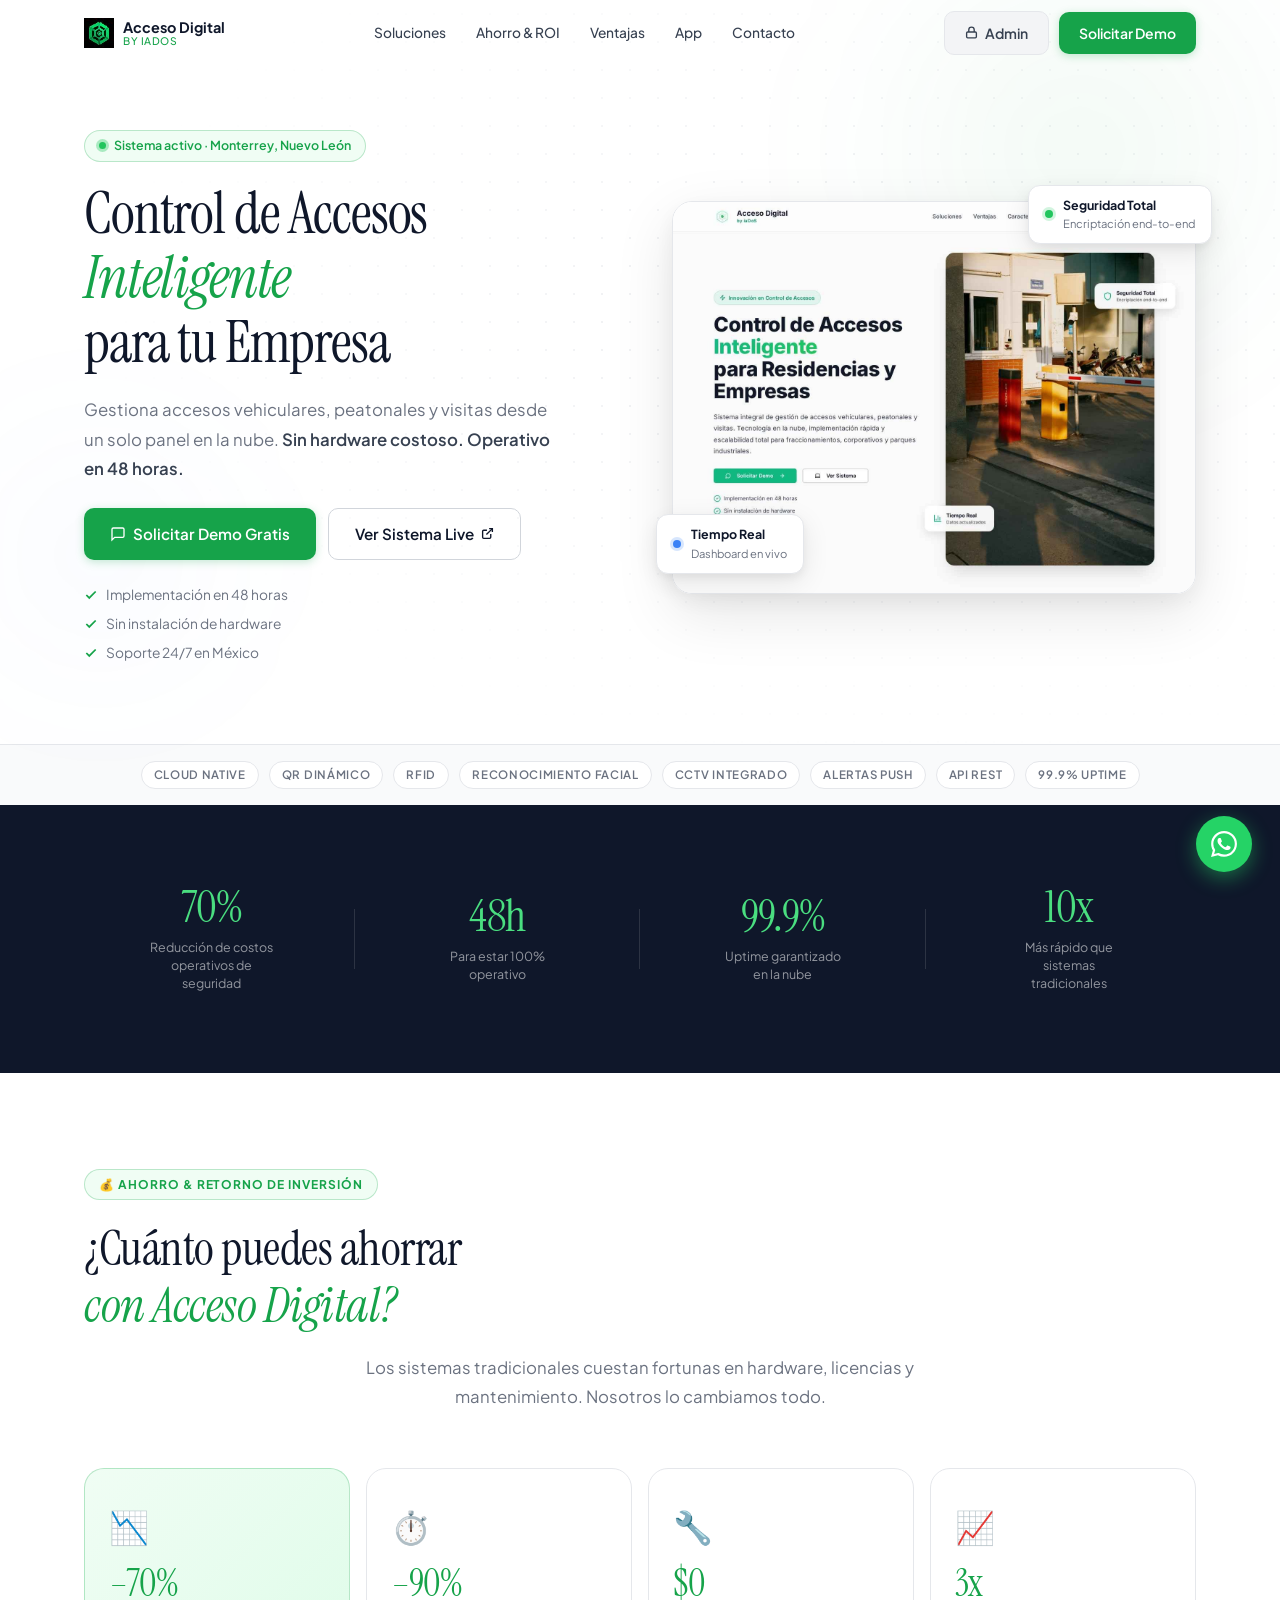
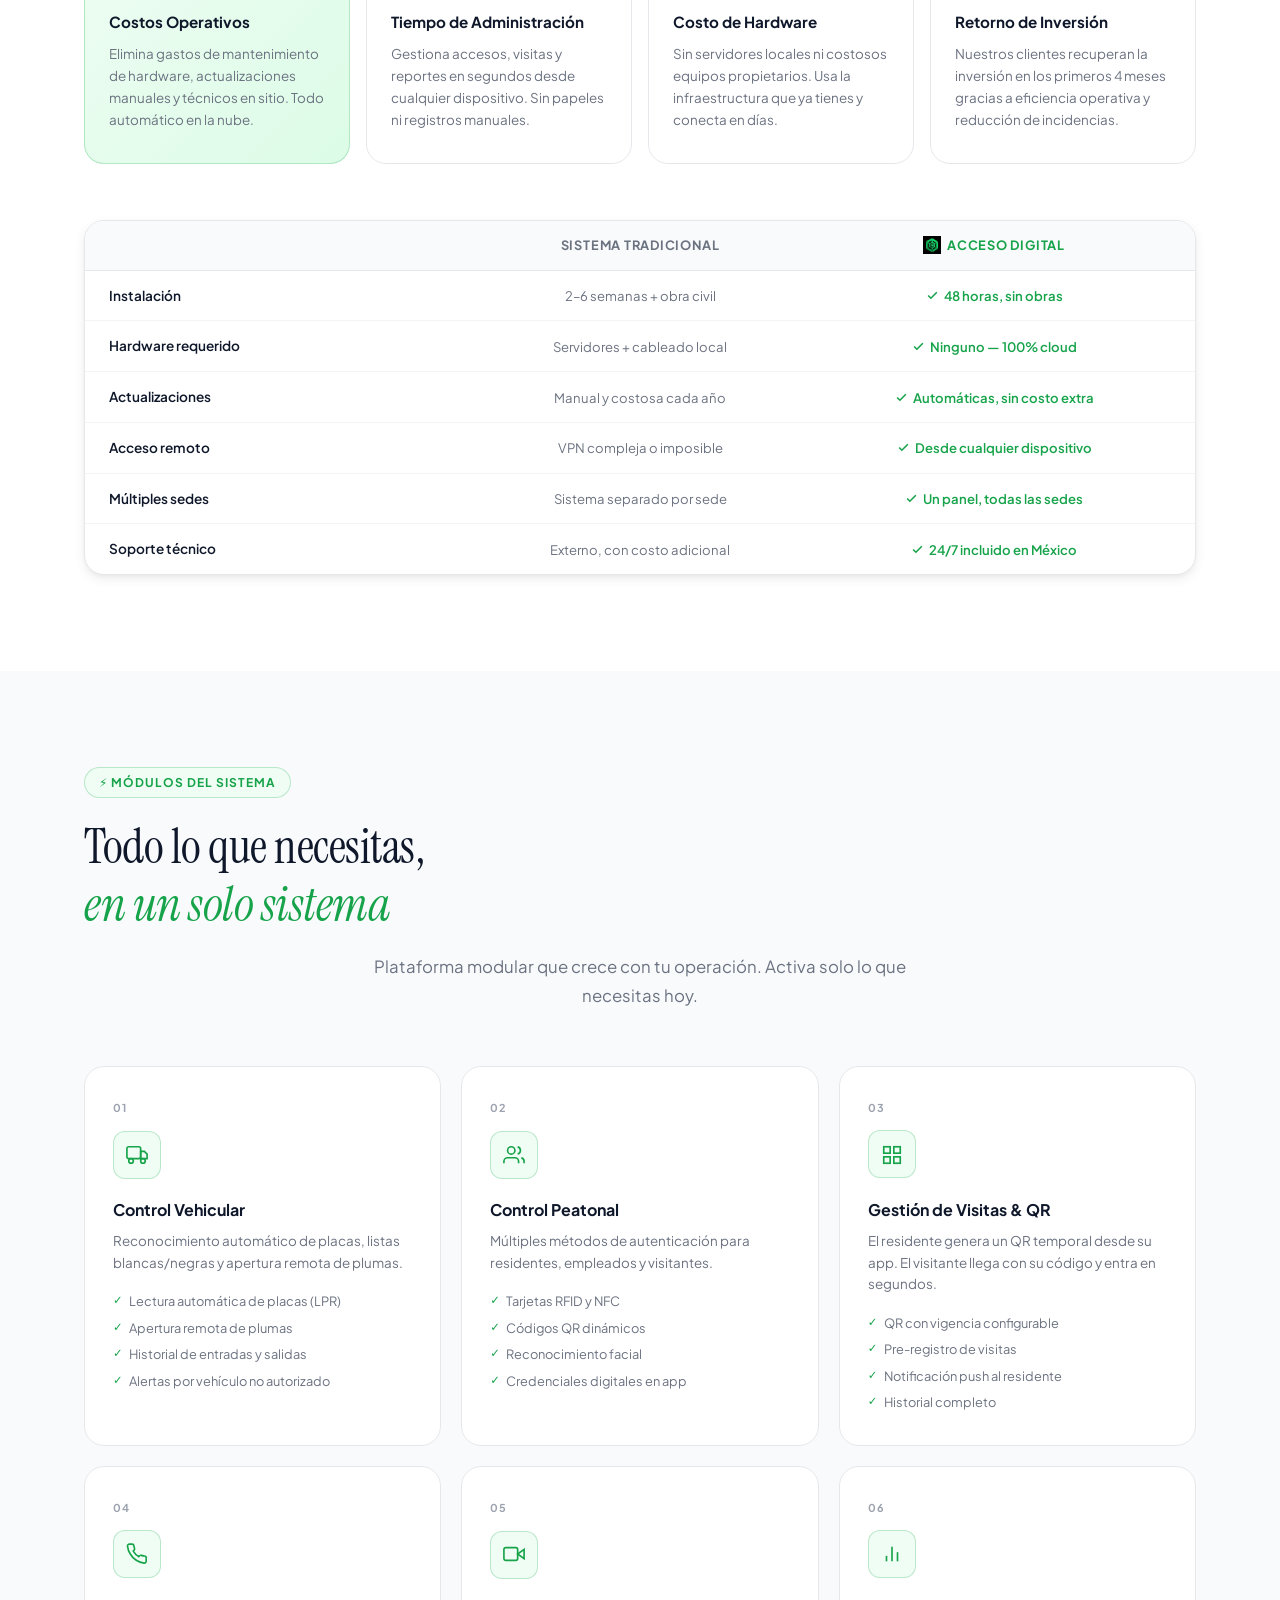
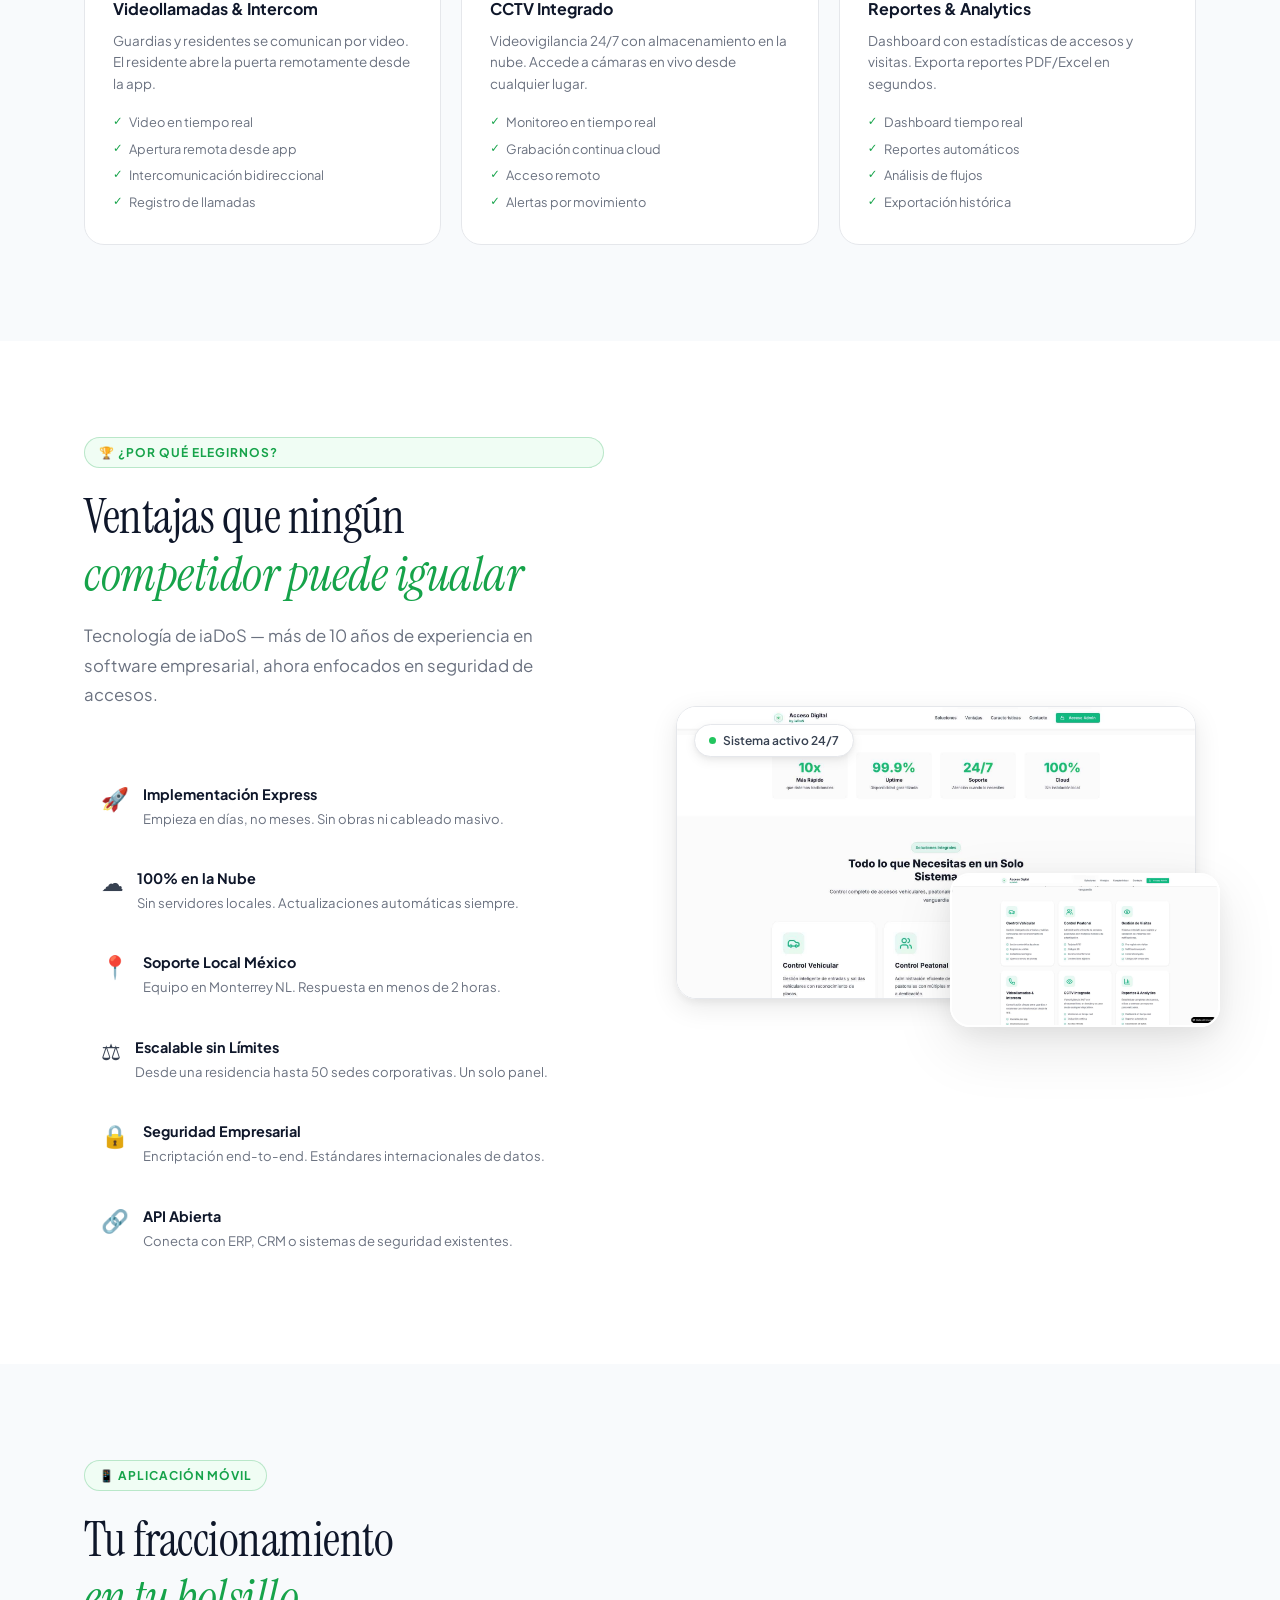
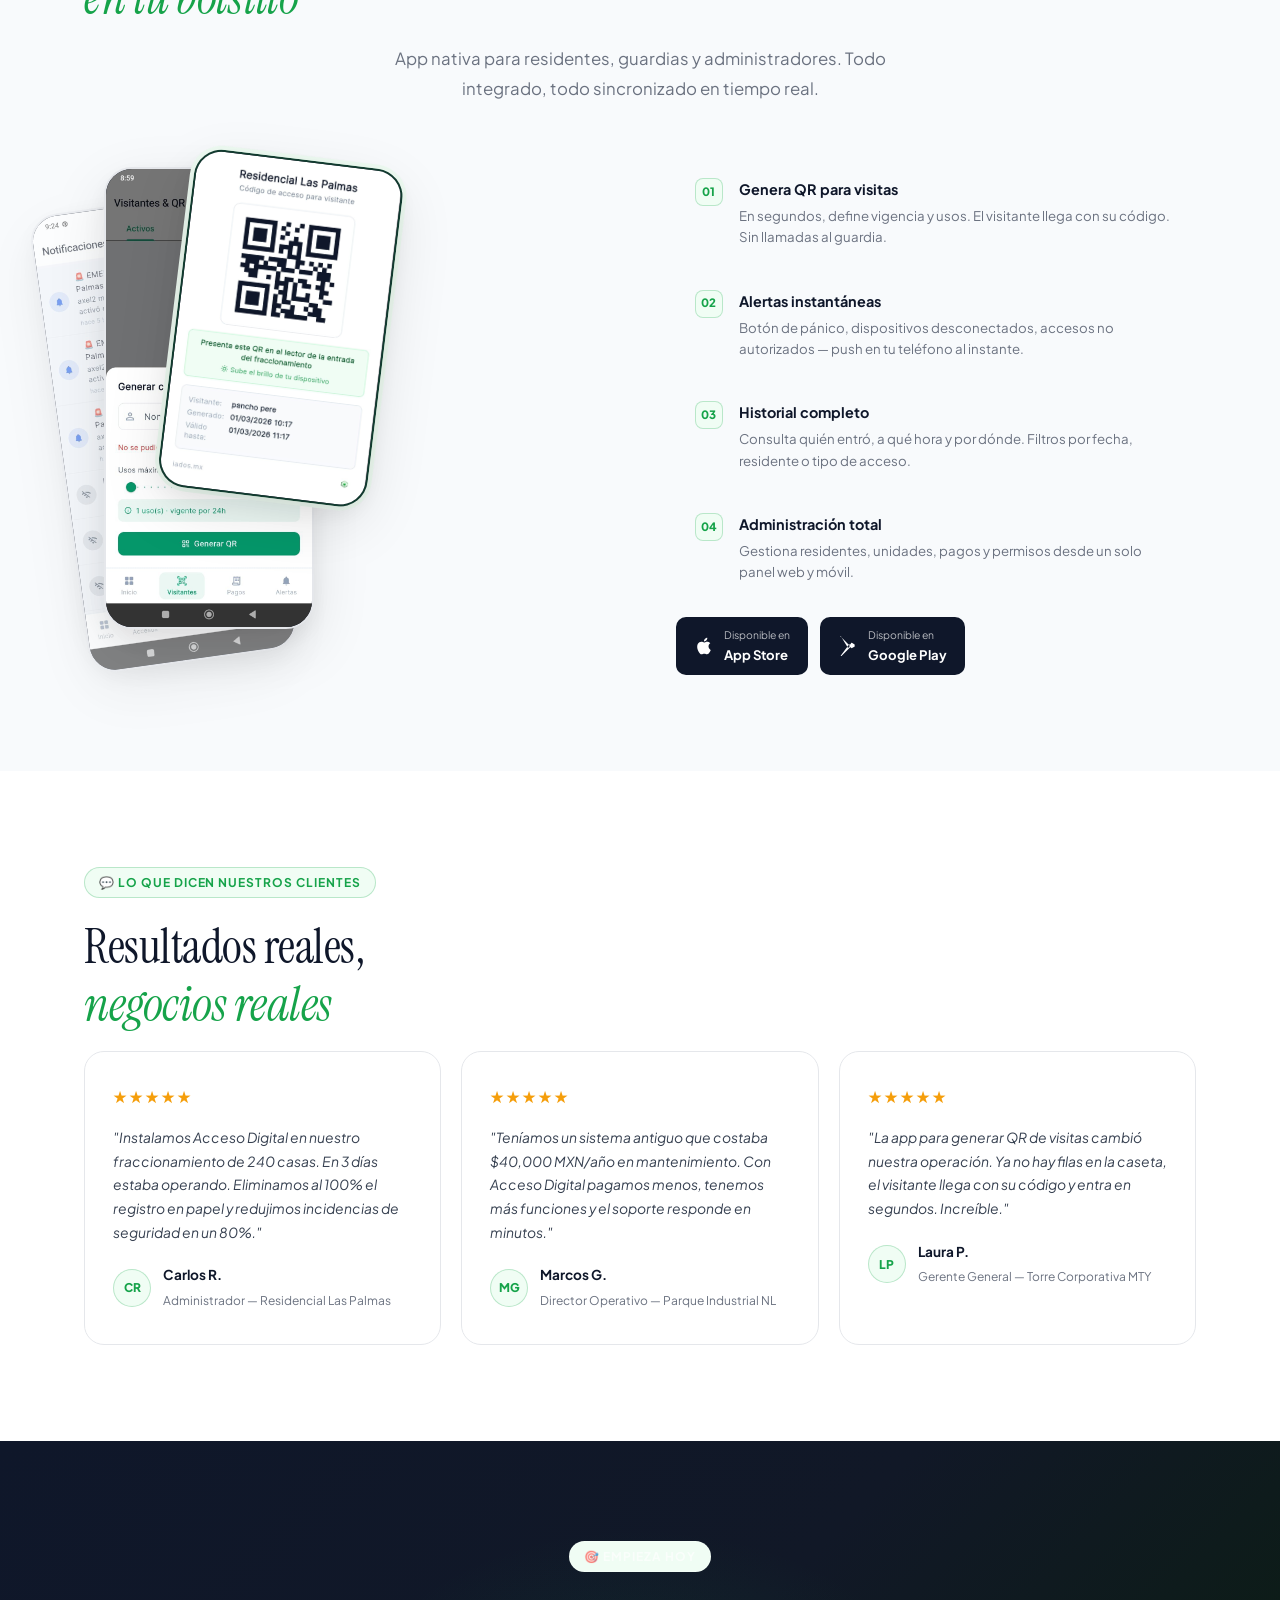
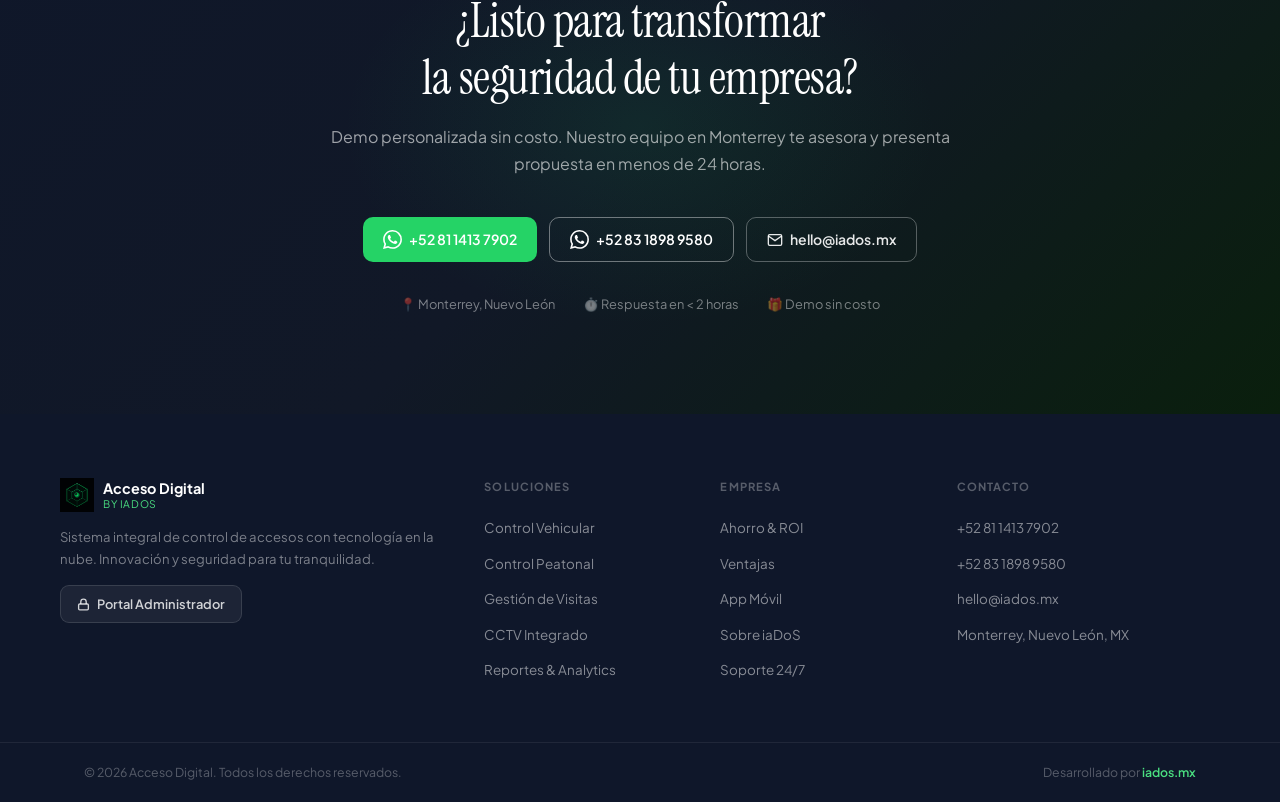
==== index.html @ feb19014 "Add files via upload" ====
<!DOCTYPE html>
<html lang="es-MX">
<head>
  <meta charset="UTF-8"/>
  <meta name="viewport" content="width=device-width, initial-scale=1.0"/>
  <title>Acceso Digital by iaDoS — Control de Accesos Inteligente | Monterrey, México</title>
  <meta name="description" content="Sistema cloud de control de accesos vehiculares, peatonales y visitas. Reduce hasta 70% los costos de seguridad. Implementación en 48 h. Sin hardware. Soporte 24/7 en México."/>
  <meta name="keywords" content="control de accesos, acceso digital, sistema de accesos inteligente, control vehicular, fraccionamientos, QR accesos, RFID, iaDoS, Monterrey, Nuevo León, México"/>
  <meta name="author" content="iaDoS"/>
  <meta name="robots" content="index, follow"/>
  <link rel="canonical" href="https://accesodigital.iados.mx/"/>
  <meta property="og:type" content="website"/>
  <meta property="og:url" content="https://accesodigital.iados.mx/"/>
  <meta property="og:title" content="Acceso Digital by iaDoS — Control de Accesos Inteligente"/>
  <meta property="og:description" content="Reduce hasta 70% los costos de seguridad. Sistema cloud sin hardware. Implementación en 48 horas."/>
  <meta property="og:image" content="https://accesodigital.iados.mx/images/logo_512.png"/>
  <meta property="og:locale" content="es_MX"/>
  <meta name="twitter:card" content="summary_large_image"/>
  <meta name="twitter:title" content="Acceso Digital by iaDoS"/>
  <meta name="twitter:description" content="Sistema cloud de control de accesos. Ahorra hasta 70% en costos de seguridad."/>
  <meta name="geo.region" content="MX-NL"/>
  <meta name="geo.placename" content="Monterrey, Nuevo León"/>
  <link rel="icon" type="image/png" href="images/logo_48.png"/>
  <link rel="apple-touch-icon" href="images/logo_512.png"/>
  <link rel="preconnect" href="https://fonts.googleapis.com"/>
  <link rel="preconnect" href="https://fonts.gstatic.com" crossorigin/>
  <link href="https://fonts.googleapis.com/css2?family=Plus+Jakarta+Sans:ital,wght@0,300;0,400;0,500;0,600;0,700;0,800;1,300&family=Instrument+Serif:ital@0;1&display=swap" rel="stylesheet"/>
  <script type="application/ld+json">{"@context":"https://schema.org","@type":"SoftwareApplication","name":"Acceso Digital by iaDoS","description":"Sistema integral de control de accesos vehiculares, peatonales y visitas con tecnología cloud.","url":"https://accesodigital.iados.mx/","applicationCategory":"SecurityApplication","operatingSystem":"Web, Android, iOS","author":{"@type":"Organization","name":"iaDoS","url":"https://iados.mx","email":"hello@iados.mx","telephone":["+52-81-1413-7902","+52-83-1898-9580"],"address":{"@type":"PostalAddress","addressLocality":"Monterrey","addressRegion":"Nuevo León","addressCountry":"MX"}}}</script>
  <link rel="stylesheet" href="css/style.css"/>
</head>
<body>

<!-- NAV -->
<header class="nav" id="nav">
  <div class="nav__inner">
    <a href="#" class="nav__logo">
      <img src="images/logo_48.png" alt="Acceso Digital" width="30" height="30"/>
      <div class="nav__brand">
        <strong>Acceso Digital</strong>
        <span>by iaDoS</span>
      </div>
    </a>
    <nav class="nav__links" id="navLinks">
      <a href="#soluciones">Soluciones</a>
      <a href="#ahorro">Ahorro & ROI</a>
      <a href="#ventajas">Ventajas</a>
      <a href="#app">App</a>
      <a href="#contacto">Contacto</a>
    </nav>
    <div class="nav__actions">
      <a href="https://accesodigital.iados.mx/" target="_blank" rel="noopener" class="btn btn--ghost">
        <svg width="13" height="13" viewBox="0 0 24 24" fill="none" stroke="currentColor" stroke-width="2.5"><rect x="3" y="11" width="18" height="11" rx="2"/><path d="M7 11V7a5 5 0 0 1 10 0v4"/></svg>
        Admin
      </a>
      <a href="#contacto" class="btn btn--primary">Solicitar Demo</a>
      <button class="nav__burger" id="burger" aria-label="Menú"><span></span><span></span><span></span></button>
    </div>
  </div>
</header>

<!-- HERO -->
<section class="hero" id="inicio">
  <div class="hero__bg" aria-hidden="true">
    <div class="hero__dots"></div>
    <div class="hero__blob hero__blob--1"></div>
    <div class="hero__blob hero__blob--2"></div>
  </div>
  <div class="hero__container">
    <div class="hero__left" data-anim="up">
      <div class="hero__badge">
        <span class="pulse"></span>
        Sistema activo · Monterrey, Nuevo León
      </div>
      <h1 class="hero__h1">
        Control de Accesos<br/>
        <em>Inteligente</em><br/>
        para tu Empresa
      </h1>
      <p class="hero__desc">
        Gestiona accesos vehiculares, peatonales y visitas desde un solo panel en la nube.
        <strong>Sin hardware costoso. Operativo en 48 horas.</strong>
      </p>
      <div class="hero__btns">
        <a href="#contacto" class="btn btn--primary btn--lg">
          <svg width="16" height="16" viewBox="0 0 24 24" fill="none" stroke="currentColor" stroke-width="2"><path d="M21 15a2 2 0 0 1-2 2H7l-4 4V5a2 2 0 0 1 2-2h14a2 2 0 0 1 2 2z"/></svg>
          Solicitar Demo Gratis
        </a>
        <a href="https://accesodigital.iados.mx/" target="_blank" rel="noopener" class="btn btn--outline btn--lg">
          Ver Sistema Live
          <svg width="13" height="13" viewBox="0 0 24 24" fill="none" stroke="currentColor" stroke-width="2.5"><path d="M18 13v6a2 2 0 0 1-2 2H5a2 2 0 0 1-2-2V8a2 2 0 0 1 2-2h6"/><polyline points="15 3 21 3 21 9"/><line x1="10" y1="14" x2="21" y2="3"/></svg>
        </a>
      </div>
      <div class="hero__checks">
        <div class="hcheck"><svg width="14" height="14" viewBox="0 0 24 24" fill="none" stroke="currentColor" stroke-width="3"><polyline points="20 6 9 17 4 12"/></svg>Implementación en 48 horas</div>
        <div class="hcheck"><svg width="14" height="14" viewBox="0 0 24 24" fill="none" stroke="currentColor" stroke-width="3"><polyline points="20 6 9 17 4 12"/></svg>Sin instalación de hardware</div>
        <div class="hcheck"><svg width="14" height="14" viewBox="0 0 24 24" fill="none" stroke="currentColor" stroke-width="3"><polyline points="20 6 9 17 4 12"/></svg>Soporte 24/7 en México</div>
      </div>
    </div>
    <div class="hero__right" data-anim="left">
      <div class="hero__frame">
        <img src="images/hero_gate.png" alt="Control de acceso vehicular automatizado"/>
        <div class="hcard hcard--tl">
          <div class="hcard__dot hcard__dot--green"></div>
          <div>
            <div class="hcard__t">Seguridad Total</div>
            <div class="hcard__s">Encriptación end-to-end</div>
          </div>
        </div>
        <div class="hcard hcard--br">
          <div class="hcard__dot hcard__dot--blue"></div>
          <div>
            <div class="hcard__t">Tiempo Real</div>
            <div class="hcard__s">Dashboard en vivo</div>
          </div>
        </div>
      </div>
    </div>
  </div>
  <div class="hero__tags">
    <span>Cloud Native</span><span>QR Dinámico</span><span>RFID</span>
    <span>Reconocimiento Facial</span><span>CCTV Integrado</span>
    <span>Alertas Push</span><span>API REST</span><span>99.9% Uptime</span>
  </div>
</section>

<!-- STATS -->
<section class="stats">
  <div class="stats__wrap">
    <div class="stats__item" data-anim="up">
      <div class="stats__big"><span data-count="70">0</span>%</div>
      <div class="stats__lbl">Reducción de costos<br/>operativos de seguridad</div>
    </div>
    <div class="stats__sep"></div>
    <div class="stats__item" data-anim="up" style="--d:.08s">
      <div class="stats__big"><span data-count="48">0</span>h</div>
      <div class="stats__lbl">Para estar 100%<br/>operativo</div>
    </div>
    <div class="stats__sep"></div>
    <div class="stats__item" data-anim="up" style="--d:.16s">
      <div class="stats__big"><span data-count="99">0</span>.9%</div>
      <div class="stats__lbl">Uptime garantizado<br/>en la nube</div>
    </div>
    <div class="stats__sep"></div>
    <div class="stats__item" data-anim="up" style="--d:.24s">
      <div class="stats__big"><span data-count="10">0</span>x</div>
      <div class="stats__lbl">Más rápido que sistemas<br/>tradicionales</div>
    </div>
  </div>
</section>

<!-- ROI / AHORRO -->
<section class="section" id="ahorro">
  <div class="container">
    <div class="slabel" data-anim="up">💰 Ahorro & Retorno de Inversión</div>
    <h2 class="stitle" data-anim="up">¿Cuánto puedes ahorrar<br/><em>con Acceso Digital?</em></h2>
    <p class="ssub" data-anim="up">Los sistemas tradicionales cuestan fortunas en hardware, licencias y mantenimiento. Nosotros lo cambiamos todo.</p>

    <div class="roi__grid">
      <div class="roi__card roi__hl" data-anim="up">
        <div class="roi__emoji">📉</div>
        <div class="roi__pct">–70%</div>
        <h3>Costos Operativos</h3>
        <p>Elimina gastos de mantenimiento de hardware, actualizaciones manuales y técnicos en sitio. Todo automático en la nube.</p>
      </div>
      <div class="roi__card" data-anim="up" style="--d:.07s">
        <div class="roi__emoji">⏱️</div>
        <div class="roi__pct">–90%</div>
        <h3>Tiempo de Administración</h3>
        <p>Gestiona accesos, visitas y reportes en segundos desde cualquier dispositivo. Sin papeles ni registros manuales.</p>
      </div>
      <div class="roi__card" data-anim="up" style="--d:.14s">
        <div class="roi__emoji">🔧</div>
        <div class="roi__pct">$0</div>
        <h3>Costo de Hardware</h3>
        <p>Sin servidores locales ni costosos equipos propietarios. Usa la infraestructura que ya tienes y conecta en días.</p>
      </div>
      <div class="roi__card" data-anim="up" style="--d:.21s">
        <div class="roi__emoji">📈</div>
        <div class="roi__pct">3x</div>
        <h3>Retorno de Inversión</h3>
        <p>Nuestros clientes recuperan la inversión en los primeros 4 meses gracias a eficiencia operativa y reducción de incidencias.</p>
      </div>
    </div>

    <!-- Compare table -->
    <div class="cmp" data-anim="up">
      <div class="cmp__head">
        <div></div>
        <div class="cmp__col cmp__old">Sistema Tradicional</div>
        <div class="cmp__col cmp__new">
          <img src="images/logo_48.png" width="18" height="18" alt=""/>
          Acceso Digital
        </div>
      </div>
      <div class="cmp__row"><div class="cmp__lbl">Instalación</div><div class="cmp__v bad">2–6 semanas + obra civil</div><div class="cmp__v good"><svg width="13" height="13" viewBox="0 0 24 24" fill="none" stroke="currentColor" stroke-width="3"><polyline points="20 6 9 17 4 12"/></svg>48 horas, sin obras</div></div>
      <div class="cmp__row"><div class="cmp__lbl">Hardware requerido</div><div class="cmp__v bad">Servidores + cableado local</div><div class="cmp__v good"><svg width="13" height="13" viewBox="0 0 24 24" fill="none" stroke="currentColor" stroke-width="3"><polyline points="20 6 9 17 4 12"/></svg>Ninguno — 100% cloud</div></div>
      <div class="cmp__row"><div class="cmp__lbl">Actualizaciones</div><div class="cmp__v bad">Manual y costosa cada año</div><div class="cmp__v good"><svg width="13" height="13" viewBox="0 0 24 24" fill="none" stroke="currentColor" stroke-width="3"><polyline points="20 6 9 17 4 12"/></svg>Automáticas, sin costo extra</div></div>
      <div class="cmp__row"><div class="cmp__lbl">Acceso remoto</div><div class="cmp__v bad">VPN compleja o imposible</div><div class="cmp__v good"><svg width="13" height="13" viewBox="0 0 24 24" fill="none" stroke="currentColor" stroke-width="3"><polyline points="20 6 9 17 4 12"/></svg>Desde cualquier dispositivo</div></div>
      <div class="cmp__row"><div class="cmp__lbl">Múltiples sedes</div><div class="cmp__v bad">Sistema separado por sede</div><div class="cmp__v good"><svg width="13" height="13" viewBox="0 0 24 24" fill="none" stroke="currentColor" stroke-width="3"><polyline points="20 6 9 17 4 12"/></svg>Un panel, todas las sedes</div></div>
      <div class="cmp__row"><div class="cmp__lbl">Soporte técnico</div><div class="cmp__v bad">Externo, con costo adicional</div><div class="cmp__v good"><svg width="13" height="13" viewBox="0 0 24 24" fill="none" stroke="currentColor" stroke-width="3"><polyline points="20 6 9 17 4 12"/></svg>24/7 incluido en México</div></div>
    </div>
  </div>
</section>

<!-- SOLUCIONES -->
<section class="section section--gray" id="soluciones">
  <div class="container">
    <div class="slabel" data-anim="up">⚡ Módulos del Sistema</div>
    <h2 class="stitle" data-anim="up">Todo lo que necesitas,<br/><em>en un solo sistema</em></h2>
    <p class="ssub" data-anim="up">Plataforma modular que crece con tu operación. Activa solo lo que necesitas hoy.</p>
    <div class="sol__grid">
      <div class="sol__card" data-anim="up">
        <div class="sol__num">01</div>
        <div class="sol__icon"><svg width="22" height="22" viewBox="0 0 24 24" fill="none" stroke="currentColor" stroke-width="1.8"><rect x="1" y="3" width="15" height="13" rx="2"/><path d="M16 8h4l3 3v5h-7V8z"/><circle cx="5.5" cy="18.5" r="2.5"/><circle cx="18.5" cy="18.5" r="2.5"/></svg></div>
        <h3>Control Vehicular</h3>
        <p>Reconocimiento automático de placas, listas blancas/negras y apertura remota de plumas.</p>
        <ul><li>Lectura automática de placas (LPR)</li><li>Apertura remota de plumas</li><li>Historial de entradas y salidas</li><li>Alertas por vehículo no autorizado</li></ul>
      </div>
      <div class="sol__card" data-anim="up" style="--d:.07s">
        <div class="sol__num">02</div>
        <div class="sol__icon"><svg width="22" height="22" viewBox="0 0 24 24" fill="none" stroke="currentColor" stroke-width="1.8"><path d="M17 21v-2a4 4 0 0 0-4-4H5a4 4 0 0 0-4 4v2"/><circle cx="9" cy="7" r="4"/><path d="M23 21v-2a4 4 0 0 0-3-3.87M16 3.13a4 4 0 0 1 0 7.75"/></svg></div>
        <h3>Control Peatonal</h3>
        <p>Múltiples métodos de autenticación para residentes, empleados y visitantes.</p>
        <ul><li>Tarjetas RFID y NFC</li><li>Códigos QR dinámicos</li><li>Reconocimiento facial</li><li>Credenciales digitales en app</li></ul>
      </div>
      <div class="sol__card" data-anim="up" style="--d:.14s">
        <div class="sol__num">03</div>
        <div class="sol__icon"><svg width="22" height="22" viewBox="0 0 24 24" fill="none" stroke="currentColor" stroke-width="1.8"><rect x="3" y="3" width="7" height="7"/><rect x="14" y="3" width="7" height="7"/><rect x="14" y="14" width="7" height="7"/><rect x="3" y="14" width="7" height="7"/></svg></div>
        <h3>Gestión de Visitas & QR</h3>
        <p>El residente genera un QR temporal desde su app. El visitante llega con su código y entra en segundos.</p>
        <ul><li>QR con vigencia configurable</li><li>Pre-registro de visitas</li><li>Notificación push al residente</li><li>Historial completo</li></ul>
      </div>
      <div class="sol__card" data-anim="up" style="--d:.21s">
        <div class="sol__num">04</div>
        <div class="sol__icon"><svg width="22" height="22" viewBox="0 0 24 24" fill="none" stroke="currentColor" stroke-width="1.8"><path d="M22 16.92v3a2 2 0 0 1-2.18 2 19.79 19.79 0 0 1-8.63-3.07A19.5 19.5 0 0 1 4.69 12 19.79 19.79 0 0 1 1.61 3.38 2 2 0 0 1 3.6 1.21h3a2 2 0 0 1 2 1.72c.127.96.361 1.903.7 2.81a2 2 0 0 1-.45 2.11L7.91 8.86a16 16 0 0 0 6 6l.91-.91a2 2 0 0 1 2.11-.45c.907.339 1.85.573 2.81.7A2 2 0 0 1 22 16.92z"/></svg></div>
        <h3>Videollamadas & Intercom</h3>
        <p>Guardias y residentes se comunican por video. El residente abre la puerta remotamente desde la app.</p>
        <ul><li>Video en tiempo real</li><li>Apertura remota desde app</li><li>Intercomunicación bidireccional</li><li>Registro de llamadas</li></ul>
      </div>
      <div class="sol__card" data-anim="up" style="--d:.28s">
        <div class="sol__num">05</div>
        <div class="sol__icon"><svg width="22" height="22" viewBox="0 0 24 24" fill="none" stroke="currentColor" stroke-width="1.8"><path d="M23 7l-7 5 7 5V7z"/><rect x="1" y="5" width="15" height="14" rx="2"/></svg></div>
        <h3>CCTV Integrado</h3>
        <p>Videovigilancia 24/7 con almacenamiento en la nube. Accede a cámaras en vivo desde cualquier lugar.</p>
        <ul><li>Monitoreo en tiempo real</li><li>Grabación continua cloud</li><li>Acceso remoto</li><li>Alertas por movimiento</li></ul>
      </div>
      <div class="sol__card" data-anim="up" style="--d:.35s">
        <div class="sol__num">06</div>
        <div class="sol__icon"><svg width="22" height="22" viewBox="0 0 24 24" fill="none" stroke="currentColor" stroke-width="1.8"><line x1="18" y1="20" x2="18" y2="10"/><line x1="12" y1="20" x2="12" y2="4"/><line x1="6" y1="20" x2="6" y2="14"/></svg></div>
        <h3>Reportes & Analytics</h3>
        <p>Dashboard con estadísticas de accesos y visitas. Exporta reportes PDF/Excel en segundos.</p>
        <ul><li>Dashboard tiempo real</li><li>Reportes automáticos</li><li>Análisis de flujos</li><li>Exportación histórica</li></ul>
      </div>
    </div>
  </div>
</section>

<!-- VENTAJAS -->
<section class="section" id="ventajas">
  <div class="container">
    <div class="vent__layout">
      <div class="vent__left" data-anim="right">
        <div class="slabel">🏆 ¿Por qué elegirnos?</div>
        <h2 class="stitle" style="text-align:left">Ventajas que ningún<br/><em>competidor puede igualar</em></h2>
        <p class="ssub" style="text-align:left;max-width:100%">Tecnología de iaDoS — más de 10 años de experiencia en software empresarial, ahora enfocados en seguridad de accesos.</p>
        <div class="vent__list">
          <div class="vent__item" data-anim="up"><div class="vent__ico">🚀</div><div><h4>Implementación Express</h4><p>Empieza en días, no meses. Sin obras ni cableado masivo.</p></div></div>
          <div class="vent__item" data-anim="up" style="--d:.06s"><div class="vent__ico">☁️</div><div><h4>100% en la Nube</h4><p>Sin servidores locales. Actualizaciones automáticas siempre.</p></div></div>
          <div class="vent__item" data-anim="up" style="--d:.12s"><div class="vent__ico">📍</div><div><h4>Soporte Local México</h4><p>Equipo en Monterrey NL. Respuesta en menos de 2 horas.</p></div></div>
          <div class="vent__item" data-anim="up" style="--d:.18s"><div class="vent__ico">⚖️</div><div><h4>Escalable sin Límites</h4><p>Desde una residencia hasta 50 sedes corporativas. Un solo panel.</p></div></div>
          <div class="vent__item" data-anim="up" style="--d:.24s"><div class="vent__ico">🔒</div><div><h4>Seguridad Empresarial</h4><p>Encriptación end-to-end. Estándares internacionales de datos.</p></div></div>
          <div class="vent__item" data-anim="up" style="--d:.30s"><div class="vent__ico">🔗</div><div><h4>API Abierta</h4><p>Conecta con ERP, CRM o sistemas de seguridad existentes.</p></div></div>
        </div>
      </div>
      <div class="vent__right" data-anim="left">
        <div class="vent__imgs">
          <div class="vimg vimg--a"><img src="images/stats_section.png" alt="Panel de estadísticas"/></div>
          <div class="vimg vimg--b"><img src="images/features_section.png" alt="Características del sistema"/></div>
          <div class="vimg__badge"><span class="vbdot"></span>Sistema activo 24/7</div>
        </div>
      </div>
    </div>
  </div>
</section>

<!-- APP -->
<section class="section section--gray" id="app">
  <div class="container">
    <div class="slabel" data-anim="up">📱 Aplicación Móvil</div>
    <h2 class="stitle" data-anim="up">Tu fraccionamiento<br/><em>en tu bolsillo</em></h2>
    <p class="ssub" data-anim="up">App nativa para residentes, guardias y administradores. Todo integrado, todo sincronizado en tiempo real.</p>
    <div class="app__layout">
      <div class="app__phones" data-anim="right">
        <div class="aph aph--back"><img src="images/app_alerts.png" alt="Alertas y notificaciones"/></div>
        <div class="aph aph--mid"><img src="images/app_visitors.png" alt="Gestión de visitantes"/></div>
        <div class="aph aph--front"><img src="images/app_qr.png" alt="QR de acceso"/></div>
      </div>
      <div class="app__feats" data-anim="left">
        <div class="af">
          <div class="af__num">01</div>
          <div><h4>Genera QR para visitas</h4><p>En segundos, define vigencia y usos. El visitante llega con su código. Sin llamadas al guardia.</p></div>
        </div>
        <div class="af">
          <div class="af__num">02</div>
          <div><h4>Alertas instantáneas</h4><p>Botón de pánico, dispositivos desconectados, accesos no autorizados — push en tu teléfono al instante.</p></div>
        </div>
        <div class="af">
          <div class="af__num">03</div>
          <div><h4>Historial completo</h4><p>Consulta quién entró, a qué hora y por dónde. Filtros por fecha, residente o tipo de acceso.</p></div>
        </div>
        <div class="af">
          <div class="af__num">04</div>
          <div><h4>Administración total</h4><p>Gestiona residentes, unidades, pagos y permisos desde un solo panel web y móvil.</p></div>
        </div>
        <div class="af__stores">
          <div class="store-btn">
            <svg width="20" height="20" viewBox="0 0 24 24" fill="currentColor"><path d="M18.71 19.5c-.83 1.24-1.71 2.45-3.05 2.47-1.34.03-1.77-.79-3.29-.79-1.53 0-2 .77-3.27.82-1.31.05-2.3-1.32-3.14-2.53C4.25 17 2.94 12.45 4.7 9.39c.87-1.52 2.43-2.48 4.12-2.51 1.28-.02 2.5.87 3.29.87.78 0 2.26-1.07 3.8-.91.65.03 2.47.26 3.64 1.98-.09.06-2.17 1.28-2.15 3.81.03 3.02 2.65 4.03 2.68 4.04-.03.07-.42 1.44-1.38 2.83M13 3.5c.73-.83 1.94-1.46 2.94-1.5.13 1.17-.34 2.35-1.04 3.19-.69.85-1.83 1.51-2.95 1.42-.15-1.15.41-2.35 1.05-3.11z"/></svg>
            <span><small>Disponible en</small><strong>App Store</strong></span>
          </div>
          <div class="store-btn">
            <svg width="20" height="20" viewBox="0 0 24 24" fill="currentColor"><path d="M3.18 23.76c.3.17.64.24 1 .19l11.7-11.69-2.41-2.41L3.18 23.76zm16.31-11.96c.35-.2.56-.56.56-.97 0-.4-.21-.77-.55-.97l-2.88-1.64-2.71 2.71 2.71 2.71 2.87-1.84zM3.44.24C3.12.06 2.77-.02 2.44.02L14.47 12 12.06 14.41 3.44.24zm12.86 7.44L13.47 12l2.83 2.83 3.32-1.89c.62-.35.62-1.43 0-1.78l-3.32-1.48z"/></svg>
            <span><small>Disponible en</small><strong>Google Play</strong></span>
          </div>
        </div>
      </div>
    </div>
  </div>
</section>

<!-- TESTIMONIOS -->
<section class="section" id="testimonios">
  <div class="container">
    <div class="slabel" data-anim="up">💬 Lo que dicen nuestros clientes</div>
    <h2 class="stitle" data-anim="up">Resultados reales,<br/><em>negocios reales</em></h2>
    <div class="testi__grid">
      <div class="testi" data-anim="up">
        <div class="testi__stars">★★★★★</div>
        <p>"Instalamos Acceso Digital en nuestro fraccionamiento de 240 casas. En 3 días estaba operando. Eliminamos al 100% el registro en papel y redujimos incidencias de seguridad en un 80%."</p>
        <div class="testi__author"><div class="testi__av">CR</div><div><strong>Carlos R.</strong><span>Administrador — Residencial Las Palmas</span></div></div>
      </div>
      <div class="testi" data-anim="up" style="--d:.1s">
        <div class="testi__stars">★★★★★</div>
        <p>"Teníamos un sistema antiguo que costaba $40,000 MXN/año en mantenimiento. Con Acceso Digital pagamos menos, tenemos más funciones y el soporte responde en minutos."</p>
        <div class="testi__author"><div class="testi__av">MG</div><div><strong>Marcos G.</strong><span>Director Operativo — Parque Industrial NL</span></div></div>
      </div>
      <div class="testi" data-anim="up" style="--d:.2s">
        <div class="testi__stars">★★★★★</div>
        <p>"La app para generar QR de visitas cambió nuestra operación. Ya no hay filas en la caseta, el visitante llega con su código y entra en segundos. Increíble."</p>
        <div class="testi__author"><div class="testi__av">LP</div><div><strong>Laura P.</strong><span>Gerente General — Torre Corporativa MTY</span></div></div>
      </div>
    </div>
  </div>
</section>

<!-- CTA -->
<section class="cta" id="contacto">
  <div class="cta__wrap" data-anim="up">
    <div class="slabel" style="justify-content:center;color:rgba(255,255,255,.65);border-color:rgba(255,255,255,.2)">🎯 Empieza hoy</div>
    <h2>¿Listo para transformar<br/>la seguridad de tu empresa?</h2>
    <p>Demo personalizada sin costo. Nuestro equipo en Monterrey te asesora y presenta propuesta en menos de 24 horas.</p>
    <div class="cta__btns">
      <a href="https://wa.me/5281141​37902" target="_blank" rel="noopener" class="btn btn--wa">
        <svg width="19" height="19" viewBox="0 0 24 24" fill="currentColor"><path d="M17.472 14.382c-.297-.149-1.758-.867-2.03-.967-.273-.099-.471-.148-.67.15-.197.297-.767.966-.94 1.164-.173.199-.347.223-.644.075-.297-.15-1.255-.463-2.39-1.475-.883-.788-1.48-1.761-1.653-2.059-.173-.297-.018-.458.13-.606.134-.133.298-.347.446-.52.149-.174.198-.298.298-.497.099-.198.05-.371-.025-.52-.075-.149-.669-1.612-.916-2.207-.242-.579-.487-.5-.669-.51-.173-.008-.371-.01-.57-.01-.198 0-.52.074-.792.372-.272.297-1.04 1.016-1.04 2.479 0 1.462 1.065 2.875 1.213 3.074.149.198 2.096 3.2 5.077 4.487.709.306 1.262.489 1.694.625.712.227 1.36.195 1.871.118.571-.085 1.758-.719 2.006-1.413.248-.694.248-1.289.173-1.413-.074-.124-.272-.198-.57-.347m-5.421 7.403h-.004a9.87 9.87 0 0 1-5.031-1.378l-.361-.214-3.741.982.998-3.648-.235-.374a9.86 9.86 0 0 1-1.51-5.26c.001-5.45 4.436-9.884 9.888-9.884 2.64 0 5.122 1.03 6.988 2.898a9.825 9.825 0 0 1 2.893 6.994c-.003 5.45-4.437 9.884-9.885 9.884m8.413-18.297A11.815 11.815 0 0 0 12.05 0C5.495 0 .16 5.335.157 11.892c0 2.096.547 4.142 1.588 5.945L.057 24l6.305-1.654a11.882 11.882 0 0 0 5.683 1.448h.005c6.554 0 11.89-5.335 11.893-11.893a11.821 11.821 0 0 0-3.48-8.413z"/></svg>
        +52 81 1413 7902
      </a>
      <a href="https://wa.me/52831898​9580" target="_blank" rel="noopener" class="btn btn--wa btn--wa2">
        <svg width="19" height="19" viewBox="0 0 24 24" fill="currentColor"><path d="M17.472 14.382c-.297-.149-1.758-.867-2.03-.967-.273-.099-.471-.148-.67.15-.197.297-.767.966-.94 1.164-.173.199-.347.223-.644.075-.297-.15-1.255-.463-2.39-1.475-.883-.788-1.48-1.761-1.653-2.059-.173-.297-.018-.458.13-.606.134-.133.298-.347.446-.52.149-.174.198-.298.298-.497.099-.198.05-.371-.025-.52-.075-.149-.669-1.612-.916-2.207-.242-.579-.487-.5-.669-.51-.173-.008-.371-.01-.57-.01-.198 0-.52.074-.792.372-.272.297-1.04 1.016-1.04 2.479 0 1.462 1.065 2.875 1.213 3.074.149.198 2.096 3.2 5.077 4.487.709.306 1.262.489 1.694.625.712.227 1.36.195 1.871.118.571-.085 1.758-.719 2.006-1.413.248-.694.248-1.289.173-1.413-.074-.124-.272-.198-.57-.347m-5.421 7.403h-.004a9.87 9.87 0 0 1-5.031-1.378l-.361-.214-3.741.982.998-3.648-.235-.374a9.86 9.86 0 0 1-1.51-5.26c.001-5.45 4.436-9.884 9.888-9.884 2.64 0 5.122 1.03 6.988 2.898a9.825 9.825 0 0 1 2.893 6.994c-.003 5.45-4.437 9.884-9.885 9.884m8.413-18.297A11.815 11.815 0 0 0 12.05 0C5.495 0 .16 5.335.157 11.892c0 2.096.547 4.142 1.588 5.945L.057 24l6.305-1.654a11.882 11.882 0 0 0 5.683 1.448h.005c6.554 0 11.89-5.335 11.893-11.893a11.821 11.821 0 0 0-3.48-8.413z"/></svg>
        +52 83 1898 9580
      </a>
      <a href="mailto:hello@iados.mx" class="btn btn--outline-w">
        <svg width="16" height="16" viewBox="0 0 24 24" fill="none" stroke="currentColor" stroke-width="2"><path d="M4 4h16c1.1 0 2 .9 2 2v12c0 1.1-.9 2-2 2H4c-1.1 0-2-.9-2-2V6c0-1.1.9-2 2-2z"/><polyline points="22,6 12,13 2,6"/></svg>
        hello@iados.mx
      </a>
    </div>
    <div class="cta__meta">
      <span>📍 Monterrey, Nuevo León</span>
      <span>⏱️ Respuesta en &lt; 2 horas</span>
      <span>🎁 Demo sin costo</span>
    </div>
  </div>
</section>

<!-- FOOTER -->
<footer class="footer">
  <div class="container footer__top">
    <div class="footer__brand">
      <a href="#" class="footer__logo">
        <img src="images/logo_transparent.png" alt="" width="34" height="34"/>
        <div><strong>Acceso Digital</strong><span>by iaDoS</span></div>
      </a>
      <p>Sistema integral de control de accesos con tecnología en la nube. Innovación y seguridad para tu tranquilidad.</p>
      <a href="https://accesodigital.iados.mx/" target="_blank" rel="noopener" class="footer__admin">
        <svg width="13" height="13" viewBox="0 0 24 24" fill="none" stroke="currentColor" stroke-width="2.5"><rect x="3" y="11" width="18" height="11" rx="2"/><path d="M7 11V7a5 5 0 0 1 10 0v4"/></svg>
        Portal Administrador
      </a>
    </div>
    <div class="footer__col"><h5>Soluciones</h5><a href="#soluciones">Control Vehicular</a><a href="#soluciones">Control Peatonal</a><a href="#soluciones">Gestión de Visitas</a><a href="#soluciones">CCTV Integrado</a><a href="#soluciones">Reportes & Analytics</a></div>
    <div class="footer__col"><h5>Empresa</h5><a href="#ahorro">Ahorro & ROI</a><a href="#ventajas">Ventajas</a><a href="#app">App Móvil</a><a href="https://iados.mx" target="_blank" rel="noopener">Sobre iaDoS</a><a href="#contacto">Soporte 24/7</a></div>
    <div class="footer__col"><h5>Contacto</h5><a href="https://wa.me/5281141​37902" target="_blank" rel="noopener">+52 81 1413 7902</a><a href="https://wa.me/52831898​9580" target="_blank" rel="noopener">+52 83 1898 9580</a><a href="mailto:hello@iados.mx">hello@iados.mx</a><span>Monterrey, Nuevo León, MX</span></div>
  </div>
  <div class="footer__bottom">
    <div class="container footer__bot-inner">
      <span>© 2026 Acceso Digital. Todos los derechos reservados.</span>
      <span>Desarrollado por <a href="https://iados.mx" target="_blank" rel="noopener">iados.mx</a></span>
    </div>
  </div>
</footer>

<!-- Floating WhatsApp -->
<a href="https://wa.me/5281141​37902" target="_blank" rel="noopener" class="wa-fab" aria-label="WhatsApp">
  <svg width="26" height="26" viewBox="0 0 24 24" fill="currentColor"><path d="M17.472 14.382c-.297-.149-1.758-.867-2.03-.967-.273-.099-.471-.148-.67.15-.197.297-.767.966-.94 1.164-.173.199-.347.223-.644.075-.297-.15-1.255-.463-2.39-1.475-.883-.788-1.48-1.761-1.653-2.059-.173-.297-.018-.458.13-.606.134-.133.298-.347.446-.52.149-.174.198-.298.298-.497.099-.198.05-.371-.025-.52-.075-.149-.669-1.612-.916-2.207-.242-.579-.487-.5-.669-.51-.173-.008-.371-.01-.57-.01-.198 0-.52.074-.792.372-.272.297-1.04 1.016-1.04 2.479 0 1.462 1.065 2.875 1.213 3.074.149.198 2.096 3.2 5.077 4.487.709.306 1.262.489 1.694.625.712.227 1.36.195 1.871.118.571-.085 1.758-.719 2.006-1.413.248-.694.248-1.289.173-1.413-.074-.124-.272-.198-.57-.347m-5.421 7.403h-.004a9.87 9.87 0 0 1-5.031-1.378l-.361-.214-3.741.982.998-3.648-.235-.374a9.86 9.86 0 0 1-1.51-5.26c.001-5.45 4.436-9.884 9.888-9.884 2.64 0 5.122 1.03 6.988 2.898a9.825 9.825 0 0 1 2.893 6.994c-.003 5.45-4.437 9.884-9.885 9.884m8.413-18.297A11.815 11.815 0 0 0 12.05 0C5.495 0 .16 5.335.157 11.892c0 2.096.547 4.142 1.588 5.945L.057 24l6.305-1.654a11.882 11.882 0 0 0 5.683 1.448h.005c6.554 0 11.89-5.335 11.893-11.893a11.821 11.821 0 0 0-3.48-8.413z"/></svg>
</a>

<script src="js/main.js"></script>
</body>
</html>
---- css/style.css ----
/* ══════════════════════════════════════════════
   ACCESO DIGITAL — iaDoS  |  v2 Light Executive
   Palette: White / Cool Grey / Green accent
   Fonts: Plus Jakarta Sans + Instrument Serif
══════════════════════════════════════════════ */

:root {
  /* Brand */
  --green:       #16a34a;
  --green-l:     #22c55e;
  --green-xl:    #4ade80;
  --green-bg:    #f0fdf4;
  --green-dim:   rgba(22,163,74,.1);
  --green-ring:  rgba(22,163,74,.25);

  /* Neutrals */
  --white:       #ffffff;
  --grey-50:     #f9fafb;
  --grey-100:    #f3f4f6;
  --grey-200:    #e5e7eb;
  --grey-300:    #d1d5db;
  --grey-400:    #9ca3af;
  --grey-500:    #6b7280;
  --grey-700:    #374151;
  --grey-900:    #111827;

  /* Text */
  --t1: #0f172a;  /* headings */
  --t2: #374151;  /* body */
  --t3: #6b7280;  /* muted */
  --t4: #9ca3af;  /* placeholder */

  /* Surfaces */
  --bg:      #ffffff;
  --bg-alt:  #f8fafc;
  --bg-card: #ffffff;

  /* Shadows */
  --sh-xs: 0 1px 3px rgba(0,0,0,.06), 0 1px 2px rgba(0,0,0,.04);
  --sh-sm: 0 4px 12px rgba(0,0,0,.07), 0 2px 4px rgba(0,0,0,.04);
  --sh-md: 0 8px 28px rgba(0,0,0,.09), 0 4px 8px rgba(0,0,0,.05);
  --sh-lg: 0 20px 60px rgba(0,0,0,.1), 0 8px 24px rgba(0,0,0,.06);

  --radius:   12px;
  --radius-l: 20px;
  --ease:     cubic-bezier(.4,0,.2,1);
  --dur:      .28s;

  --font-display: 'Instrument Serif', Georgia, serif;
  --font-ui:      'Plus Jakarta Sans', system-ui, sans-serif;
}

/* ── Reset ── */
*, *::before, *::after { box-sizing: border-box; margin: 0; padding: 0; }
html { scroll-behavior: smooth; }
body { font-family: var(--font-ui); background: var(--bg); color: var(--t2); line-height: 1.6; overflow-x: hidden; -webkit-font-smoothing: antialiased; }
img { max-width: 100%; display: block; }
a { text-decoration: none; color: inherit; }
ul { list-style: none; }

.container { max-width: 1160px; margin: 0 auto; padding: 0 24px; }

/* ── Shared Section ── */
.section { padding: 96px 0; }
.section--gray { background: var(--bg-alt); }

.slabel {
  display: inline-flex;
  align-items: center;
  gap: 6px;
  font-size: .75rem;
  font-weight: 700;
  letter-spacing: .08em;
  text-transform: uppercase;
  color: var(--green);
  border: 1px solid var(--green-ring);
  background: var(--green-bg);
  padding: 5px 14px;
  border-radius: 999px;
  margin-bottom: 20px;
}

.stitle {
  font-family: var(--font-display);
  font-size: clamp(2rem, 3.8vw, 3rem);
  font-weight: 400;
  line-height: 1.2;
  color: var(--t1);
  margin-bottom: 18px;
  letter-spacing: -.01em;
}
.stitle em { font-style: italic; color: var(--green); }

.ssub { font-size: 1.05rem; color: var(--t3); max-width: 560px; margin: 0 auto 56px; font-weight: 400; line-height: 1.75; text-align: center; }

/* ── Buttons ── */
.btn {
  display: inline-flex;
  align-items: center;
  gap: 7px;
  font-family: var(--font-ui);
  font-size: .875rem;
  font-weight: 600;
  border-radius: 10px;
  padding: 10px 20px;
  transition: all var(--dur) var(--ease);
  border: none;
  cursor: pointer;
  white-space: nowrap;
}
.btn--primary {
  background: var(--green);
  color: #fff;
  box-shadow: 0 2px 8px var(--green-ring);
}
.btn--primary:hover { background: #15803d; transform: translateY(-1px); box-shadow: 0 6px 20px rgba(22,163,74,.3); }
.btn--ghost {
  background: var(--grey-100);
  color: var(--t2);
  border: 1px solid var(--grey-200);
}
.btn--ghost:hover { background: var(--grey-200); }
.btn--outline {
  background: transparent;
  color: var(--t1);
  border: 1.5px solid var(--grey-300);
}
.btn--outline:hover { border-color: var(--green); color: var(--green); background: var(--green-bg); }
.btn--lg { padding: 13px 26px; font-size: .95rem; }
.btn--wa { background: #25d366; color: #fff; }
.btn--wa:hover { background: #20b859; transform: translateY(-1px); box-shadow: 0 6px 20px rgba(37,211,102,.35); }
.btn--wa2 { background: transparent; border: 1.5px solid rgba(255,255,255,.4); color: #fff; }
.btn--wa2:hover { background: rgba(255,255,255,.1); }
.btn--outline-w { background: transparent; border: 1.5px solid rgba(255,255,255,.3); color: rgba(255,255,255,.9); }
.btn--outline-w:hover { background: rgba(255,255,255,.08); border-color: rgba(255,255,255,.6); }

/* ══════════════════════════════════════════
   NAV
══════════════════════════════════════════ */
.nav {
  position: fixed;
  inset: 0 0 auto;
  z-index: 100;
  padding: 0;
  transition: background var(--dur) var(--ease), box-shadow var(--dur) var(--ease);
}
.nav.scrolled {
  background: rgba(255,255,255,.95);
  backdrop-filter: blur(12px);
  box-shadow: 0 1px 0 var(--grey-200), var(--sh-xs);
}
.nav__inner {
  max-width: 1160px;
  margin: 0 auto;
  padding: 0 24px;
  height: 66px;
  display: flex;
  align-items: center;
  gap: 32px;
}
.nav__logo {
  display: flex;
  align-items: center;
  gap: 9px;
  flex-shrink: 0;
}
.nav__logo img { object-fit: contain; }
.nav__brand { display: flex; flex-direction: column; line-height: 1.15; }
.nav__brand strong { font-size: .9rem; font-weight: 700; color: var(--t1); }
.nav__brand span { font-size: .65rem; font-weight: 500; color: var(--green); letter-spacing: .05em; text-transform: uppercase; }
.nav__links {
  flex: 1;
  display: flex;
  align-items: center;
  justify-content: center;
  gap: 2px;
}
.nav__links a {
  padding: 7px 14px;
  font-size: .86rem;
  font-weight: 500;
  color: var(--t2);
  border-radius: 8px;
  transition: all var(--dur) var(--ease);
}
.nav__links a:hover { color: var(--green); background: var(--green-bg); }
.nav__actions { display: flex; align-items: center; gap: 10px; flex-shrink: 0; }
.nav__burger {
  display: none;
  flex-direction: column;
  gap: 5px;
  background: none;
  border: none;
  cursor: pointer;
  padding: 4px;
}
.nav__burger span { display: block; width: 20px; height: 2px; background: var(--t1); border-radius: 2px; transition: all var(--dur) var(--ease); }

/* ══════════════════════════════════════════
   HERO
══════════════════════════════════════════ */
.hero {
  padding: 130px 0 0;
  background: var(--white);
  position: relative;
  overflow: hidden;
}
.hero__bg { position: absolute; inset: 0; pointer-events: none; }
.hero__dots {
  position: absolute;
  inset: 0;
  background-image: radial-gradient(var(--grey-200) 1px, transparent 1px);
  background-size: 28px 28px;
  opacity: .5;
  mask-image: radial-gradient(ellipse 80% 70% at 70% 40%, black 30%, transparent 80%);
}
.hero__blob {
  position: absolute;
  border-radius: 50%;
  filter: blur(80px);
}
.hero__blob--1 {
  width: 500px; height: 500px;
  background: radial-gradient(circle, rgba(22,163,74,.07) 0%, transparent 70%);
  top: -100px; right: -50px;
}
.hero__blob--2 {
  width: 300px; height: 300px;
  background: radial-gradient(circle, rgba(59,130,246,.05) 0%, transparent 70%);
  bottom: 100px; left: -50px;
}

.hero__container {
  max-width: 1160px;
  margin: 0 auto;
  padding: 0 24px 80px;
  display: grid;
  grid-template-columns: 1fr 1fr;
  gap: 64px;
  align-items: center;
  position: relative;
  z-index: 1;
}

.hero__left { display: flex; flex-direction: column; gap: 20px; }

.hero__badge {
  display: inline-flex;
  align-items: center;
  gap: 8px;
  font-size: .78rem;
  font-weight: 600;
  color: var(--green);
  background: var(--green-bg);
  border: 1px solid var(--green-ring);
  padding: 5px 14px;
  border-radius: 999px;
  width: fit-content;
}
.pulse {
  width: 7px; height: 7px;
  background: var(--green-l);
  border-radius: 50%;
  flex-shrink: 0;
  position: relative;
}
.pulse::before {
  content: '';
  position: absolute;
  inset: -3px;
  border-radius: 50%;
  background: var(--green-l);
  opacity: .35;
  animation: pulseAnim 2s ease infinite;
}

.hero__h1 {
  font-family: var(--font-display);
  font-size: clamp(2.5rem, 4.5vw, 3.8rem);
  font-weight: 400;
  line-height: 1.12;
  color: var(--t1);
  letter-spacing: -.02em;
}
.hero__h1 em { font-style: italic; color: var(--green); }

.hero__desc {
  font-size: 1.05rem;
  color: var(--t3);
  line-height: 1.75;
  max-width: 480px;
}
.hero__desc strong { color: var(--t2); font-weight: 600; }

.hero__btns { display: flex; gap: 12px; flex-wrap: wrap; margin-top: 4px; }

.hero__checks {
  display: flex;
  flex-direction: column;
  gap: 7px;
  margin-top: 4px;
}
.hcheck {
  display: flex;
  align-items: center;
  gap: 8px;
  font-size: .86rem;
  color: var(--t3);
}
.hcheck svg { color: var(--green); flex-shrink: 0; }

/* Hero visual */
.hero__right { position: relative; }
.hero__frame {
  position: relative;
  border-radius: var(--radius-l);
  overflow: visible;
}
.hero__frame > img {
  width: 100%;
  border-radius: var(--radius-l);
  box-shadow: var(--sh-lg);
  border: 1px solid var(--grey-200);
  object-fit: cover;
  aspect-ratio: 4/3;
}

/* Floating cards */
.hcard {
  position: absolute;
  display: flex;
  align-items: center;
  gap: 10px;
  background: var(--white);
  border: 1px solid var(--grey-200);
  border-radius: var(--radius);
  padding: 10px 16px;
  box-shadow: var(--sh-md);
  white-space: nowrap;
}
.hcard--tl { top: -16px; right: -16px; animation: floatY 3.5s ease-in-out infinite; }
.hcard--br { bottom: 20px; left: -16px; animation: floatY 3.5s ease-in-out infinite 1.75s; }
.hcard__dot {
  width: 8px; height: 8px;
  border-radius: 50%;
  flex-shrink: 0;
}
.hcard__dot--green { background: var(--green-l); box-shadow: 0 0 0 3px rgba(34,197,94,.2); }
.hcard__dot--blue  { background: #3b82f6; box-shadow: 0 0 0 3px rgba(59,130,246,.2); }
.hcard__t { font-size: .78rem; font-weight: 700; color: var(--t1); }
.hcard__s { font-size: .7rem; color: var(--t3); }

/* Tags strip */
.hero__tags {
  background: var(--grey-50);
  border-top: 1px solid var(--grey-200);
  padding: 16px 24px;
  display: flex;
  align-items: center;
  justify-content: center;
  gap: 10px;
  flex-wrap: wrap;
}
.hero__tags span {
  font-size: .72rem;
  font-weight: 600;
  color: var(--grey-500);
  letter-spacing: .06em;
  text-transform: uppercase;
  padding: 4px 12px;
  background: var(--white);
  border: 1px solid var(--grey-200);
  border-radius: 999px;
}

/* ══════════════════════════════════════════
   STATS
══════════════════════════════════════════ */
.stats {
  background: var(--t1);
  padding: 64px 24px;
}
.stats__wrap {
  max-width: 1000px;
  margin: 0 auto;
  display: grid;
  grid-template-columns: repeat(7, 1fr);
  align-items: center;
  gap: 0;
}
.stats__item {
  text-align: center;
  padding: 16px 8px;
  grid-column: span 1;
}
/* Trick: items take 2fr, separators 1px */
.stats__item:nth-child(1) { grid-column: 1 / 2; }
.stats__item:nth-child(3) { grid-column: 3 / 4; }
.stats__item:nth-child(5) { grid-column: 5 / 6; }
.stats__item:nth-child(7) { grid-column: 7 / 8; }
.stats__sep { width: 1px; background: rgba(255,255,255,.12); height: 60px; margin: 0 auto; }
.stats__big {
  font-family: var(--font-display);
  font-size: clamp(2.4rem, 3.5vw, 3.2rem);
  font-weight: 400;
  color: var(--green-xl);
  line-height: 1;
  margin-bottom: 8px;
  letter-spacing: -.02em;
}
.stats__big span { font-size: inherit; }
.stats__lbl { font-size: .78rem; color: rgba(255,255,255,.55); line-height: 1.45; font-weight: 400; }

/* ══════════════════════════════════════════
   ROI / AHORRO
══════════════════════════════════════════ */
.roi__grid {
  display: grid;
  grid-template-columns: repeat(4, 1fr);
  gap: 16px;
  margin-bottom: 56px;
}
.roi__card {
  background: var(--white);
  border: 1px solid var(--grey-200);
  border-radius: var(--radius-l);
  padding: 32px 24px;
  transition: all var(--dur) var(--ease);
}
.roi__card:hover {
  border-color: var(--green-ring);
  box-shadow: var(--sh-md);
  transform: translateY(-3px);
}
.roi__hl {
  background: linear-gradient(135deg, var(--green-bg) 0%, #dcfce7 100%);
  border-color: var(--green-ring);
}
.roi__emoji { font-size: 2rem; margin-bottom: 12px; }
.roi__pct {
  font-family: var(--font-display);
  font-size: 2.4rem;
  font-weight: 400;
  color: var(--green);
  line-height: 1;
  margin-bottom: 8px;
  letter-spacing: -.02em;
}
.roi__card h3 {
  font-size: .95rem;
  font-weight: 700;
  color: var(--t1);
  margin-bottom: 8px;
}
.roi__card p {
  font-size: .84rem;
  color: var(--t3);
  line-height: 1.65;
}

/* Compare table */
.cmp {
  background: var(--white);
  border: 1px solid var(--grey-200);
  border-radius: var(--radius-l);
  overflow: hidden;
  box-shadow: var(--sh-sm);
}
.cmp__head {
  display: grid;
  grid-template-columns: 1fr 1fr 1fr;
  background: var(--grey-50);
  border-bottom: 1px solid var(--grey-200);
  padding: 14px 24px;
}
.cmp__col {
  font-size: .8rem;
  font-weight: 700;
  text-transform: uppercase;
  letter-spacing: .06em;
  text-align: center;
  display: flex;
  align-items: center;
  justify-content: center;
  gap: 6px;
}
.cmp__old { color: var(--t3); }
.cmp__new { color: var(--green); }
.cmp__row {
  display: grid;
  grid-template-columns: 1fr 1fr 1fr;
  border-bottom: 1px solid var(--grey-100);
  padding: 14px 24px;
  align-items: center;
}
.cmp__row:last-child { border-bottom: none; }
.cmp__row:hover { background: var(--grey-50); }
.cmp__lbl { font-size: .85rem; font-weight: 600; color: var(--t1); }
.cmp__v { font-size: .82rem; text-align: center; display: flex; align-items: center; justify-content: center; gap: 5px; }
.cmp__v.bad { color: var(--t3); }
.cmp__v.good { color: var(--green); font-weight: 600; }
.cmp__v.good svg { flex-shrink: 0; }

/* ══════════════════════════════════════════
   SOLUCIONES
══════════════════════════════════════════ */
.sol__grid {
  display: grid;
  grid-template-columns: repeat(3, 1fr);
  gap: 20px;
}
.sol__card {
  background: var(--white);
  border: 1px solid var(--grey-200);
  border-radius: var(--radius-l);
  padding: 32px 28px;
  position: relative;
  transition: all var(--dur) var(--ease);
  animation-delay: var(--d, 0s);
}
.sol__card::after {
  content: '';
  position: absolute;
  inset: 0;
  border-radius: var(--radius-l);
  border: 2px solid var(--green);
  opacity: 0;
  transition: opacity var(--dur) var(--ease);
  pointer-events: none;
}
.sol__card:hover { box-shadow: var(--sh-md); transform: translateY(-4px); }
.sol__card:hover::after { opacity: 1; }
.sol__num {
  font-size: .68rem;
  font-weight: 700;
  letter-spacing: .1em;
  text-transform: uppercase;
  color: var(--t4);
  margin-bottom: 14px;
}
.sol__icon {
  width: 48px; height: 48px;
  background: var(--green-bg);
  border: 1px solid var(--green-ring);
  border-radius: 12px;
  display: flex;
  align-items: center;
  justify-content: center;
  color: var(--green);
  margin-bottom: 18px;
  transition: all var(--dur) var(--ease);
}
.sol__card:hover .sol__icon {
  background: var(--green);
  color: #fff;
  border-color: var(--green);
  box-shadow: 0 4px 16px rgba(22,163,74,.3);
}
.sol__card h3 {
  font-size: 1rem;
  font-weight: 700;
  color: var(--t1);
  margin-bottom: 8px;
}
.sol__card > p {
  font-size: .84rem;
  color: var(--t3);
  margin-bottom: 18px;
  line-height: 1.6;
}
.sol__card ul { display: flex; flex-direction: column; gap: 6px; }
.sol__card ul li {
  font-size: .8rem;
  color: var(--t3);
  padding-left: 16px;
  position: relative;
}
.sol__card ul li::before { content: '✓'; position: absolute; left: 0; color: var(--green); font-size: .72rem; font-weight: 700; }

/* ══════════════════════════════════════════
   VENTAJAS
══════════════════════════════════════════ */
.vent__layout {
  display: grid;
  grid-template-columns: 1fr 1fr;
  gap: 72px;
  align-items: center;
}
.vent__left { display: flex; flex-direction: column; }
.vent__list { display: flex; flex-direction: column; gap: 4px; }
.vent__item {
  display: flex;
  gap: 14px;
  align-items: flex-start;
  padding: 16px;
  border-radius: var(--radius);
  transition: all var(--dur) var(--ease);
  border: 1px solid transparent;
  animation-delay: var(--d, 0s);
}
.vent__item:hover { background: var(--green-bg); border-color: var(--green-ring); }
.vent__ico { font-size: 1.4rem; flex-shrink: 0; line-height: 1.4; }
.vent__item h4 { font-size: .9rem; font-weight: 700; color: var(--t1); margin-bottom: 3px; }
.vent__item p { font-size: .82rem; color: var(--t3); line-height: 1.55; }

.vent__right { position: relative; }
.vent__imgs { position: relative; }
.vimg {
  border-radius: var(--radius-l);
  overflow: hidden;
  border: 1px solid var(--grey-200);
  box-shadow: var(--sh-md);
}
.vimg img { width: 100%; object-fit: cover; }
.vimg--a { width: 100%; aspect-ratio: 16/9; }
.vimg--b {
  position: absolute;
  width: 52%;
  bottom: -28px;
  right: -24px;
  box-shadow: var(--sh-lg);
  border: 2px solid var(--white);
}
.vimg__badge {
  position: absolute;
  top: 18px; left: 18px;
  display: flex;
  align-items: center;
  gap: 7px;
  background: var(--white);
  border: 1px solid var(--grey-200);
  border-radius: 999px;
  padding: 6px 14px;
  font-size: .75rem;
  font-weight: 600;
  color: var(--t2);
  box-shadow: var(--sh-sm);
}
.vbdot {
  width: 7px; height: 7px;
  background: var(--green-l);
  border-radius: 50%;
  animation: pulseAnim 2s ease infinite;
}

/* ══════════════════════════════════════════
   APP
══════════════════════════════════════════ */
.app__layout {
  display: grid;
  grid-template-columns: 1fr 1fr;
  gap: 72px;
  align-items: center;
}
.app__phones {
  position: relative;
  height: 500px;
}
.aph {
  position: absolute;
  width: 210px;
  border-radius: 28px;
  overflow: hidden;
  border: 2px solid var(--grey-200);
  box-shadow: var(--sh-lg);
  background: var(--grey-900);
}
.aph img { width: 100%; display: block; }
.aph--back  { transform: rotate(-8deg) translate(-30px, 30px); z-index: 1; opacity: .6; }
.aph--mid   { transform: rotate(0deg) translate(20px, 0px); z-index: 2; }
.aph--front { transform: rotate(7deg) translate(90px, -20px); z-index: 3; border-color: var(--green-ring); box-shadow: var(--sh-lg), 0 0 0 4px var(--green-bg); }
.aph:hover  { transform: rotate(0deg) translateY(-8px) !important; z-index: 10; opacity: 1 !important; }

.app__feats { display: flex; flex-direction: column; gap: 4px; }
.af {
  display: flex;
  gap: 16px;
  align-items: flex-start;
  padding: 18px;
  border-radius: var(--radius);
  transition: all var(--dur) var(--ease);
  border: 1px solid transparent;
}
.af:hover { background: var(--green-bg); border-color: var(--green-ring); }
.af__num {
  width: 28px; height: 28px;
  background: var(--green-bg);
  border: 1px solid var(--green-ring);
  border-radius: 8px;
  font-size: .72rem;
  font-weight: 800;
  color: var(--green);
  display: flex;
  align-items: center;
  justify-content: center;
  flex-shrink: 0;
  letter-spacing: .04em;
}
.af h4 { font-size: .9rem; font-weight: 700; color: var(--t1); margin-bottom: 4px; }
.af p  { font-size: .83rem; color: var(--t3); line-height: 1.6; }

.af__stores { display: flex; gap: 12px; margin-top: 12px; flex-wrap: wrap; }
.store-btn {
  display: flex;
  align-items: center;
  gap: 10px;
  padding: 10px 18px;
  background: var(--t1);
  color: var(--white);
  border-radius: 10px;
  cursor: pointer;
  transition: all var(--dur) var(--ease);
}
.store-btn:hover { background: var(--grey-700); transform: translateY(-1px); }
.store-btn span { display: flex; flex-direction: column; }
.store-btn small { font-size: .65rem; opacity: .7; }
.store-btn strong { font-size: .82rem; }

/* ══════════════════════════════════════════
   TESTIMONIOS
══════════════════════════════════════════ */
.testi__grid {
  display: grid;
  grid-template-columns: repeat(3, 1fr);
  gap: 20px;
}
.testi {
  background: var(--white);
  border: 1px solid var(--grey-200);
  border-radius: var(--radius-l);
  padding: 32px 28px;
  transition: all var(--dur) var(--ease);
  animation-delay: var(--d, 0s);
}
.testi:hover { border-color: var(--green-ring); box-shadow: var(--sh-md); transform: translateY(-3px); }
.testi__stars { font-size: 1rem; color: #f59e0b; margin-bottom: 16px; letter-spacing: 2px; }
.testi > p {
  font-size: .87rem;
  color: var(--t2);
  line-height: 1.7;
  margin-bottom: 20px;
  font-style: italic;
}
.testi__author { display: flex; align-items: center; gap: 12px; }
.testi__av {
  width: 38px; height: 38px;
  background: var(--green-bg);
  border: 1px solid var(--green-ring);
  border-radius: 50%;
  display: flex;
  align-items: center;
  justify-content: center;
  font-size: .75rem;
  font-weight: 800;
  color: var(--green);
  flex-shrink: 0;
}
.testi__author strong { display: block; font-size: .85rem; font-weight: 700; color: var(--t1); }
.testi__author span { font-size: .75rem; color: var(--t3); }

/* ══════════════════════════════════════════
   CTA
══════════════════════════════════════════ */
.cta {
  background: linear-gradient(135deg, #0f172a 0%, #111827 50%, #0a1f0d 100%);
  padding: 100px 24px;
  position: relative;
  overflow: hidden;
}
.cta::before {
  content: '';
  position: absolute;
  top: 50%; left: 50%;
  transform: translate(-50%, -50%);
  width: 600px; height: 400px;
  background: radial-gradient(ellipse, rgba(22,163,74,.12) 0%, transparent 70%);
  pointer-events: none;
}
.cta__wrap {
  max-width: 680px;
  margin: 0 auto;
  text-align: center;
  position: relative;
  z-index: 1;
}
.cta__wrap h2 {
  font-family: var(--font-display);
  font-size: clamp(2rem, 4vw, 3rem);
  font-weight: 400;
  color: var(--white);
  line-height: 1.2;
  margin-bottom: 16px;
  letter-spacing: -.01em;
}
.cta__wrap > p {
  font-size: 1rem;
  color: rgba(255,255,255,.6);
  line-height: 1.7;
  margin-bottom: 40px;
}
.cta__btns {
  display: flex;
  gap: 12px;
  justify-content: center;
  flex-wrap: wrap;
  margin-bottom: 32px;
}
.cta__meta {
  display: flex;
  gap: 28px;
  justify-content: center;
  flex-wrap: wrap;
  font-size: .8rem;
  color: rgba(255,255,255,.45);
}

/* ══════════════════════════════════════════
   FOOTER
══════════════════════════════════════════ */
.footer {
  background: #0f172a;
  color: rgba(255,255,255,.7);
}
.footer__top {
  display: grid;
  grid-template-columns: 2fr 1fr 1fr 1.4fr;
  gap: 48px;
  padding: 64px 0 56px;
}
.footer__brand { display: flex; flex-direction: column; gap: 14px; }
.footer__logo {
  display: flex;
  align-items: center;
  gap: 9px;
}
.footer__logo img { opacity: .9; }
.footer__logo div { display: flex; flex-direction: column; line-height: 1.2; }
.footer__logo strong { font-size: .9rem; font-weight: 700; color: #fff; }
.footer__logo span { font-size: .65rem; color: var(--green-xl); letter-spacing: .06em; text-transform: uppercase; }
.footer__brand > p { font-size: .82rem; line-height: 1.7; color: rgba(255,255,255,.45); }
.footer__admin {
  display: inline-flex;
  align-items: center;
  gap: 7px;
  padding: 8px 16px;
  background: rgba(255,255,255,.06);
  border: 1px solid rgba(255,255,255,.12);
  border-radius: 9px;
  font-size: .8rem;
  font-weight: 600;
  color: rgba(255,255,255,.8);
  width: fit-content;
  transition: all var(--dur) var(--ease);
}
.footer__admin:hover { background: rgba(255,255,255,.1); color: #fff; }
.footer__col { display: flex; flex-direction: column; gap: 4px; }
.footer__col h5 {
  font-size: .7rem;
  font-weight: 700;
  text-transform: uppercase;
  letter-spacing: .1em;
  color: rgba(255,255,255,.3);
  margin-bottom: 12px;
}
.footer__col a, .footer__col span {
  font-size: .84rem;
  color: rgba(255,255,255,.5);
  padding: 5px 0;
  transition: color var(--dur) var(--ease);
}
.footer__col a:hover { color: var(--green-xl); }
.footer__bottom {
  border-top: 1px solid rgba(255,255,255,.07);
  padding: 20px 0;
}
.footer__bot-inner {
  display: flex;
  justify-content: space-between;
  align-items: center;
  font-size: .77rem;
  color: rgba(255,255,255,.3);
  gap: 16px;
}
.footer__bot-inner a { color: var(--green-xl); font-weight: 600; transition: color var(--dur); }
.footer__bot-inner a:hover { color: #fff; }

/* ══════════════════════════════════════════
   WhatsApp FAB
══════════════════════════════════════════ */
.wa-fab {
  position: fixed;
  bottom: 28px; right: 28px;
  width: 56px; height: 56px;
  background: #25d366;
  border-radius: 50%;
  display: flex;
  align-items: center;
  justify-content: center;
  color: #fff;
  z-index: 99;
  box-shadow: 0 6px 20px rgba(37,211,102,.45);
  transition: all var(--dur) var(--ease);
}
.wa-fab:hover { transform: scale(1.1); box-shadow: 0 10px 32px rgba(37,211,102,.55); }

/* ══════════════════════════════════════════
   ANIMATIONS
══════════════════════════════════════════ */
@keyframes floatY {
  0%, 100% { transform: translateY(0); }
  50% { transform: translateY(-6px); }
}
@keyframes pulseAnim {
  0%, 100% { opacity: .35; transform: scale(1); }
  50% { opacity: .7; transform: scale(1.6); }
}
@keyframes fadeUp {
  from { opacity: 0; transform: translateY(28px); }
  to   { opacity: 1; transform: translateY(0); }
}
@keyframes fadeLeft {
  from { opacity: 0; transform: translateX(40px); }
  to   { opacity: 1; transform: translateX(0); }
}
@keyframes fadeRight {
  from { opacity: 0; transform: translateX(-40px); }
  to   { opacity: 1; transform: translateX(0); }
}

[data-anim] { opacity: 0; }
[data-anim].in {
  animation-duration: .7s;
  animation-fill-mode: both;
  animation-timing-function: var(--ease);
  animation-delay: var(--d, 0s);
}
[data-anim="up"].in    { animation-name: fadeUp; }
[data-anim="left"].in  { animation-name: fadeLeft; }
[data-anim="right"].in { animation-name: fadeRight; }

/* ══════════════════════════════════════════
   RESPONSIVE
══════════════════════════════════════════ */
@media(max-width:1024px) {
  .hero__container { grid-template-columns: 1fr; padding-bottom: 60px; }
  .hero__right { max-width: 540px; margin: 0 auto; }
  .roi__grid { grid-template-columns: repeat(2, 1fr); }
  .vent__layout { grid-template-columns: 1fr; gap: 48px; }
  .vimg--b { width: 42%; right: -12px; bottom: -20px; }
  .app__layout { grid-template-columns: 1fr; gap: 48px; }
  .app__phones { height: 360px; max-width: 360px; margin: 0 auto; }
  .footer__top { grid-template-columns: 1fr 1fr; gap: 32px; }
  .stats__wrap { grid-template-columns: 1fr 1fr; gap: 0; }
  .stats__item { grid-column: span 1 !important; }
  .stats__sep:nth-child(4) { display: none; }
}
@media(max-width:768px) {
  .nav__links { display: none; }
  .nav__links.open {
    display: flex;
    flex-direction: column;
    position: fixed;
    top: 66px; inset-inline: 0;
    background: rgba(255,255,255,.98);
    backdrop-filter: blur(16px);
    border-bottom: 1px solid var(--grey-200);
    padding: 16px 24px 28px;
    gap: 2px;
    box-shadow: var(--sh-md);
    z-index: 99;
  }
  .nav__links.open a { font-size: .95rem; padding: 10px 14px; display: block; }
  .nav__burger { display: flex; }
  .sol__grid { grid-template-columns: 1fr; }
  .testi__grid { grid-template-columns: 1fr; max-width: 440px; margin: 0 auto; }
  .cmp { overflow-x: auto; }
  .cmp__head, .cmp__row { min-width: 540px; }
  .cta__btns { flex-direction: column; align-items: center; }
  .btn--wa, .btn--wa2, .btn--outline-w { width: 100%; max-width: 320px; justify-content: center; }
  .footer__top { grid-template-columns: 1fr; gap: 28px; }
  .footer__bot-inner { flex-direction: column; text-align: center; }
  .hero__h1 { font-size: 2.4rem; }
  .stitle { font-size: 2rem; }
}
@media(max-width:480px) {
  .section { padding: 72px 0; }
  .hero { padding-top: 100px; }
  .roi__grid { grid-template-columns: 1fr; }
  .stats__wrap { grid-template-columns: 1fr; }
  .stats__sep { display: none; }
  .hero__btns { flex-direction: column; }
  .btn--lg { justify-content: center; }
  .cta__meta { flex-direction: column; gap: 10px; }
  .hero__tags { gap: 6px; }
}
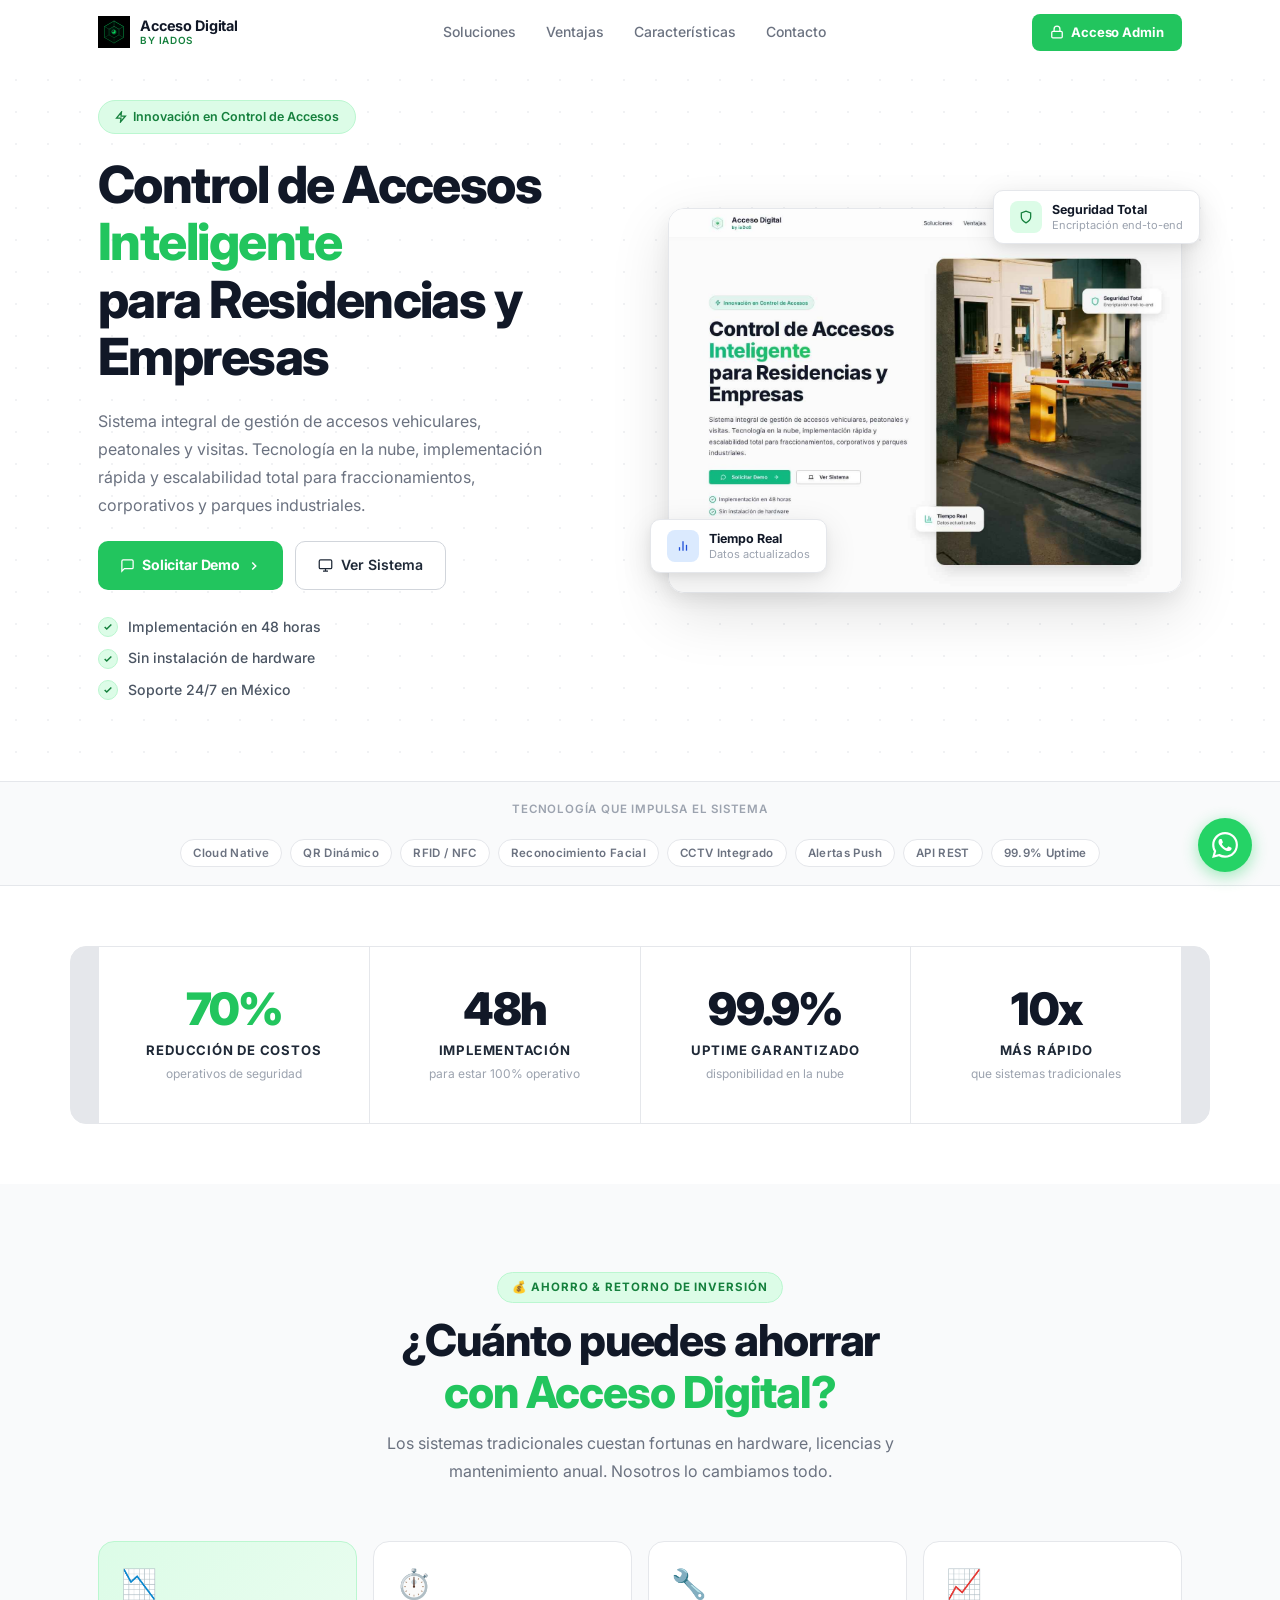
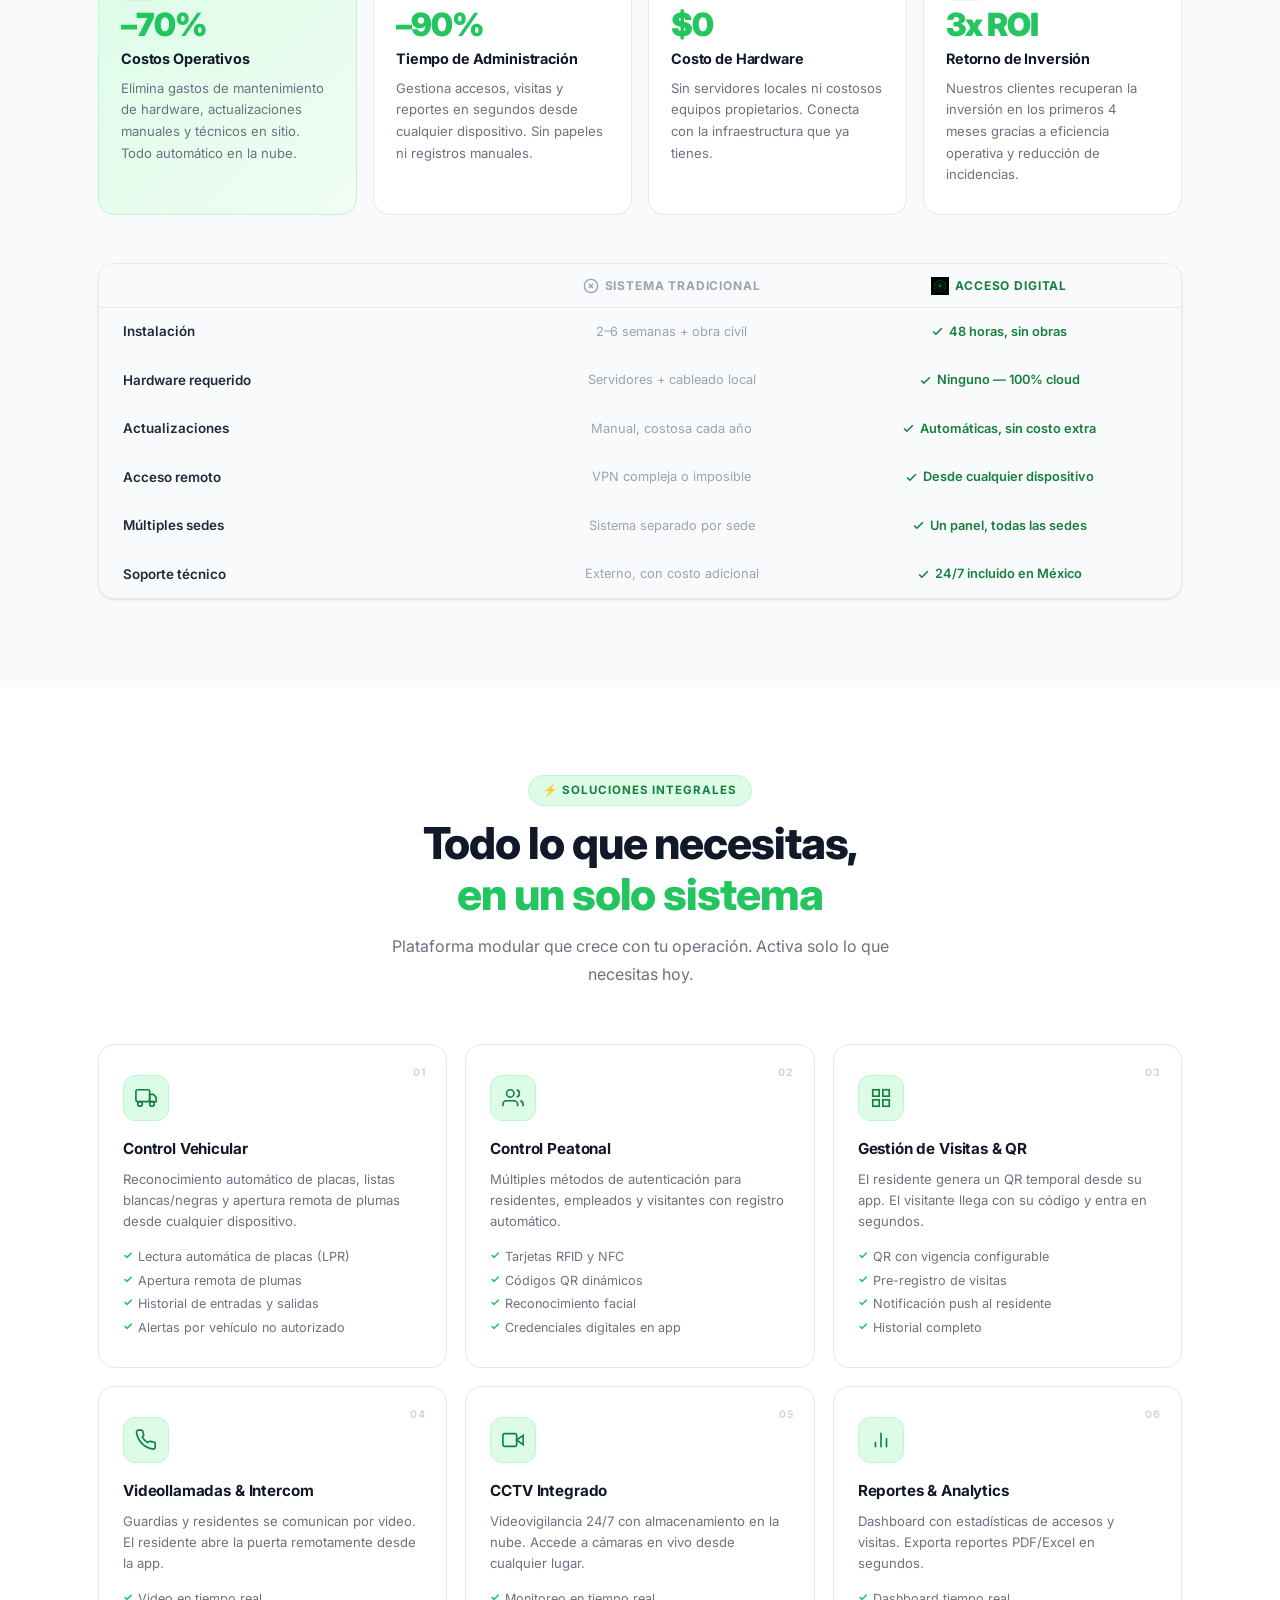
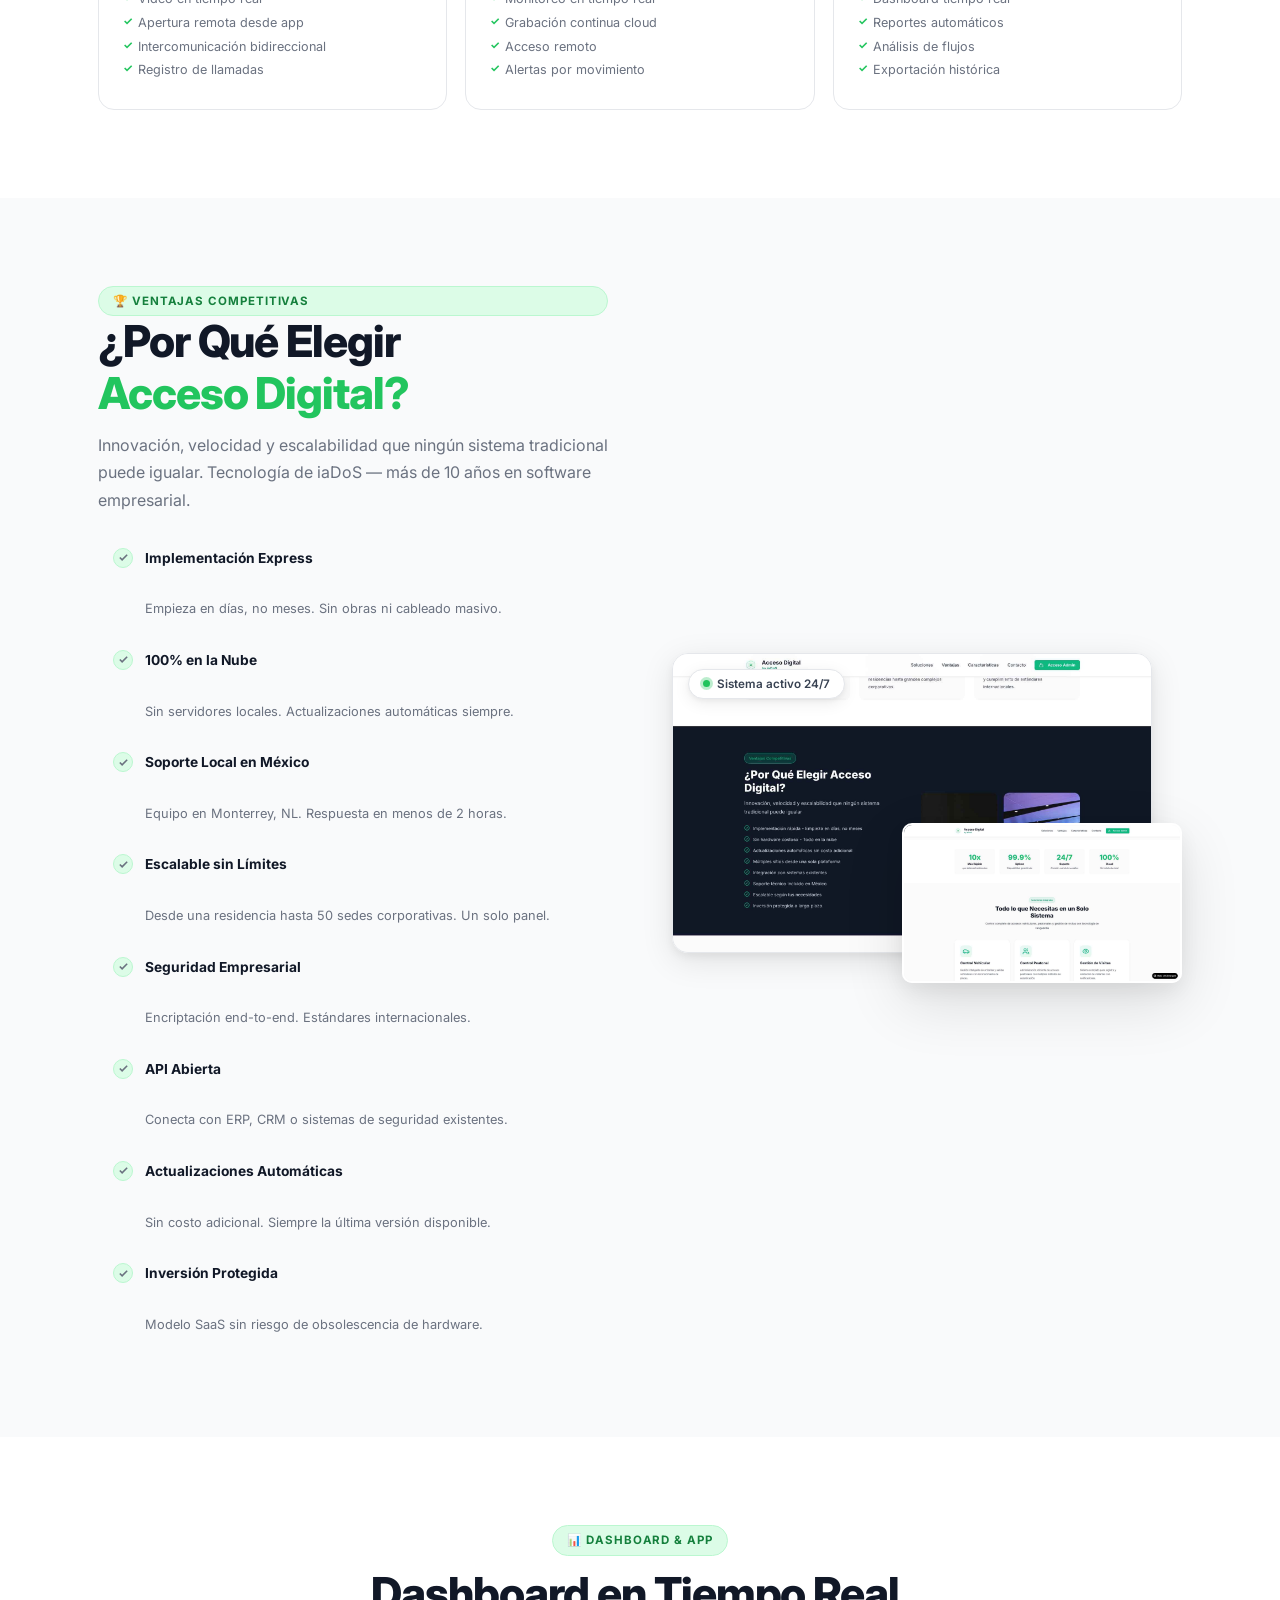
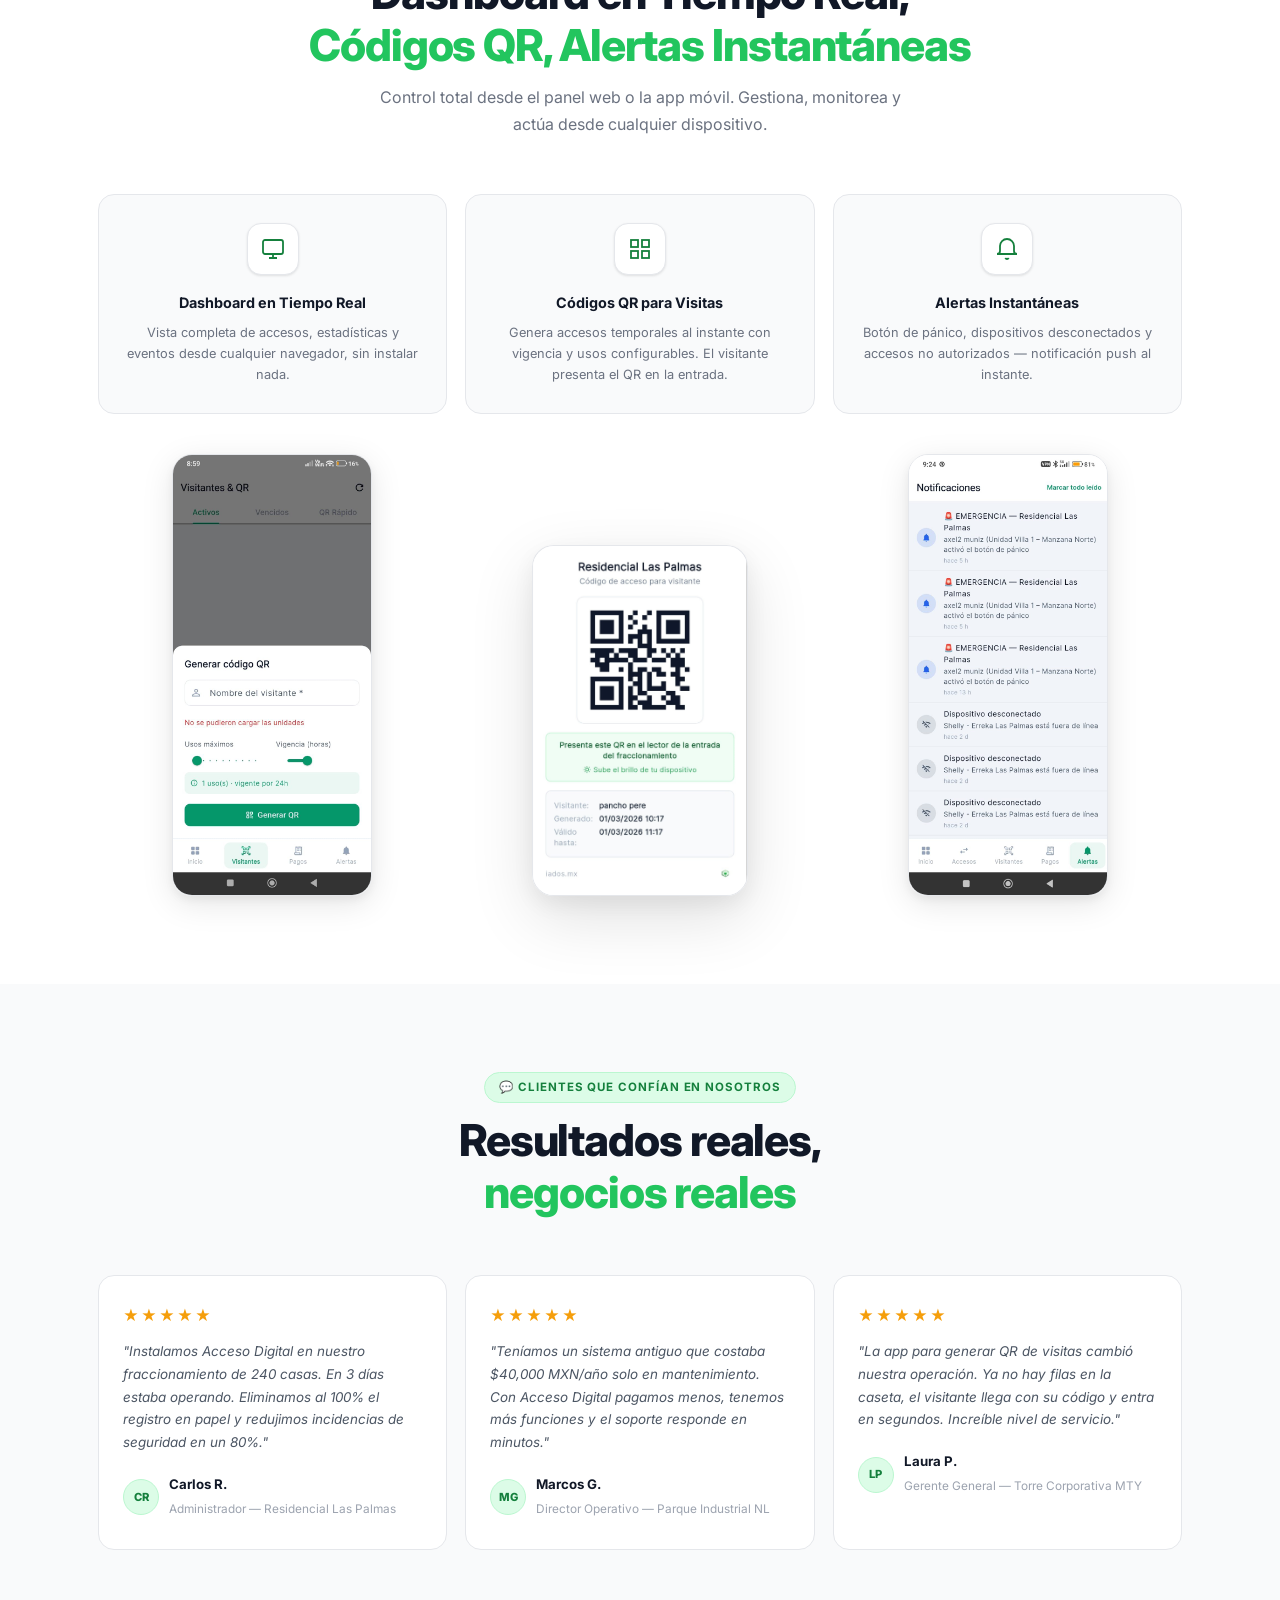
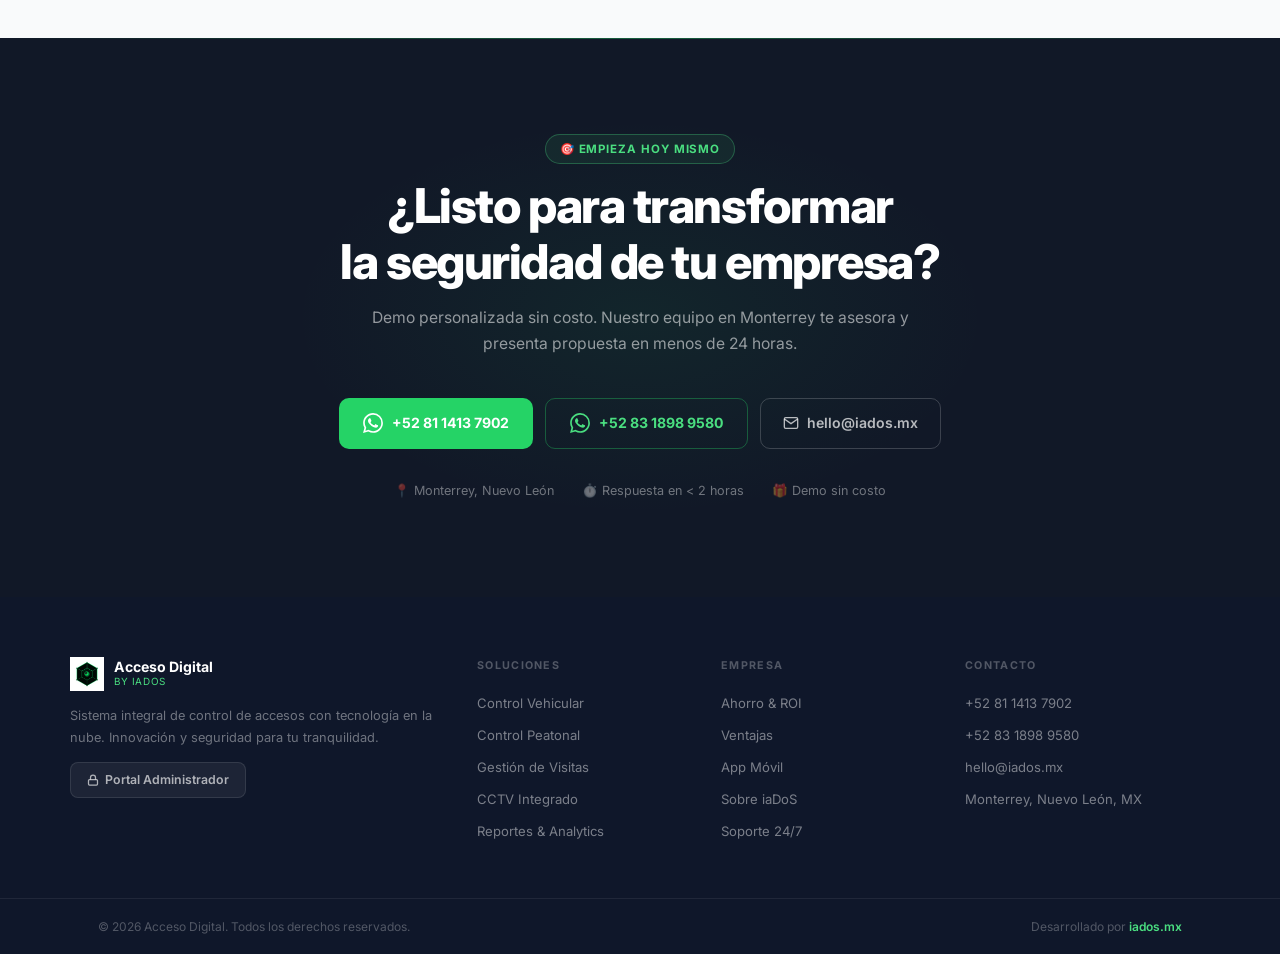
==== commit d230a0a2: "Add files via upload" ====
--- a/index.html
+++ b/index.html
@@ -16,363 +16,508 @@
   <meta property="og:image" content="https://accesodigital.iados.mx/images/logo_512.png"/>
   <meta property="og:locale" content="es_MX"/>
   <meta name="twitter:card" content="summary_large_image"/>
-  <meta name="twitter:title" content="Acceso Digital by iaDoS"/>
-  <meta name="twitter:description" content="Sistema cloud de control de accesos. Ahorra hasta 70% en costos de seguridad."/>
   <meta name="geo.region" content="MX-NL"/>
   <meta name="geo.placename" content="Monterrey, Nuevo León"/>
-  <link rel="icon" type="image/png" href="images/logo_48.png"/>
-  <link rel="apple-touch-icon" href="images/logo_512.png"/>
+  <link rel="icon" type="image/png" href="images/logo_96.png"/>
+  <link rel="apple-touch-icon" href="images/logo_96.png"/>
+
+  <!-- Geist — la tipografía que usan Vercel / Linear / productos tech top tier -->
   <link rel="preconnect" href="https://fonts.googleapis.com"/>
   <link rel="preconnect" href="https://fonts.gstatic.com" crossorigin/>
-  <link href="https://fonts.googleapis.com/css2?family=Plus+Jakarta+Sans:ital,wght@0,300;0,400;0,500;0,600;0,700;0,800;1,300&family=Instrument+Serif:ital@0;1&display=swap" rel="stylesheet"/>
+  <link href="https://fonts.googleapis.com/css2?family=Inter:wght@300;400;500;600;700;800;900&display=swap" rel="stylesheet"/>
+
   <script type="application/ld+json">{"@context":"https://schema.org","@type":"SoftwareApplication","name":"Acceso Digital by iaDoS","description":"Sistema integral de control de accesos vehiculares, peatonales y visitas con tecnología cloud.","url":"https://accesodigital.iados.mx/","applicationCategory":"SecurityApplication","operatingSystem":"Web, Android, iOS","author":{"@type":"Organization","name":"iaDoS","url":"https://iados.mx","email":"hello@iados.mx","telephone":["+52-81-1413-7902","+52-83-1898-9580"],"address":{"@type":"PostalAddress","addressLocality":"Monterrey","addressRegion":"Nuevo León","addressCountry":"MX"}}}</script>
+
   <link rel="stylesheet" href="css/style.css"/>
 </head>
 <body>
 
-<!-- NAV -->
-<header class="nav" id="nav">
-  <div class="nav__inner">
-    <a href="#" class="nav__logo">
-      <img src="images/logo_48.png" alt="Acceso Digital" width="30" height="30"/>
-      <div class="nav__brand">
-        <strong>Acceso Digital</strong>
-        <span>by iaDoS</span>
+<!-- ═══════════════ NAV ═══════════════ -->
+<header class="navbar" id="navbar">
+  <div class="navbar-inner">
+    <a href="#" class="navbar-logo">
+      <img src="images/logo_transparent.png" alt="Acceso Digital iaDoS"/>
+      <div class="navbar-brand">
+        <span class="navbar-name">Acceso Digital</span>
+        <span class="navbar-sub">by iaDoS</span>
       </div>
     </a>
-    <nav class="nav__links" id="navLinks">
+
+    <nav class="navbar-nav" id="navLinks">
       <a href="#soluciones">Soluciones</a>
-      <a href="#ahorro">Ahorro & ROI</a>
       <a href="#ventajas">Ventajas</a>
-      <a href="#app">App</a>
+      <a href="#caracteristicas">Características</a>
       <a href="#contacto">Contacto</a>
     </nav>
-    <div class="nav__actions">
-      <a href="https://accesodigital.iados.mx/" target="_blank" rel="noopener" class="btn btn--ghost">
-        <svg width="13" height="13" viewBox="0 0 24 24" fill="none" stroke="currentColor" stroke-width="2.5"><rect x="3" y="11" width="18" height="11" rx="2"/><path d="M7 11V7a5 5 0 0 1 10 0v4"/></svg>
-        Admin
+
+    <div class="navbar-actions">
+      <a href="https://accesodigital.iados.mx/" target="_blank" rel="noopener" class="btn-admin">
+        <svg width="14" height="14" viewBox="0 0 24 24" fill="none" stroke="currentColor" stroke-width="2.2"><rect x="3" y="11" width="18" height="11" rx="2"/><path d="M7 11V7a5 5 0 0 1 10 0v4"/></svg>
+        Acceso Admin
       </a>
-      <a href="#contacto" class="btn btn--primary">Solicitar Demo</a>
-      <button class="nav__burger" id="burger" aria-label="Menú"><span></span><span></span><span></span></button>
+      <button class="burger" id="burger"><span></span><span></span><span></span></button>
     </div>
   </div>
 </header>
 
-<!-- HERO -->
+<!-- ═══════════════ HERO ═══════════════ -->
 <section class="hero" id="inicio">
-  <div class="hero__bg" aria-hidden="true">
-    <div class="hero__dots"></div>
-    <div class="hero__blob hero__blob--1"></div>
-    <div class="hero__blob hero__blob--2"></div>
-  </div>
-  <div class="hero__container">
-    <div class="hero__left" data-anim="up">
-      <div class="hero__badge">
-        <span class="pulse"></span>
-        Sistema activo · Monterrey, Nuevo León
-      </div>
-      <h1 class="hero__h1">
+  <div class="container hero-grid">
+
+    <!-- LEFT -->
+    <div class="hero-left">
+      <div class="hero-badge">
+        <svg width="12" height="12" viewBox="0 0 24 24" fill="none" stroke="currentColor" stroke-width="2.5"><polygon points="13 2 3 14 12 14 11 22 21 10 12 10 13 2"/></svg>
+        Innovación en Control de Accesos
+      </div>
+
+      <h1 class="hero-title">
         Control de Accesos<br/>
-        <em>Inteligente</em><br/>
-        para tu Empresa
+        <span class="hero-accent">Inteligente</span><br/>
+        para Residencias y Empresas
       </h1>
-      <p class="hero__desc">
-        Gestiona accesos vehiculares, peatonales y visitas desde un solo panel en la nube.
-        <strong>Sin hardware costoso. Operativo en 48 horas.</strong>
+
+      <p class="hero-desc">
+        Sistema integral de gestión de accesos vehiculares, peatonales y visitas. Tecnología en la nube, implementación rápida y escalabilidad total para fraccionamientos, corporativos y parques industriales.
       </p>
-      <div class="hero__btns">
-        <a href="#contacto" class="btn btn--primary btn--lg">
-          <svg width="16" height="16" viewBox="0 0 24 24" fill="none" stroke="currentColor" stroke-width="2"><path d="M21 15a2 2 0 0 1-2 2H7l-4 4V5a2 2 0 0 1 2-2h14a2 2 0 0 1 2 2z"/></svg>
-          Solicitar Demo Gratis
+
+      <div class="hero-buttons">
+        <a href="#contacto" class="btn-primary">
+          <svg width="15" height="15" viewBox="0 0 24 24" fill="none" stroke="currentColor" stroke-width="2"><path d="M21 15a2 2 0 0 1-2 2H7l-4 4V5a2 2 0 0 1 2-2h14a2 2 0 0 1 2 2z"/></svg>
+          Solicitar Demo
+          <svg width="14" height="14" viewBox="0 0 24 24" fill="none" stroke="currentColor" stroke-width="2.5"><polyline points="9 18 15 12 9 6"/></svg>
         </a>
-        <a href="https://accesodigital.iados.mx/" target="_blank" rel="noopener" class="btn btn--outline btn--lg">
-          Ver Sistema Live
-          <svg width="13" height="13" viewBox="0 0 24 24" fill="none" stroke="currentColor" stroke-width="2.5"><path d="M18 13v6a2 2 0 0 1-2 2H5a2 2 0 0 1-2-2V8a2 2 0 0 1 2-2h6"/><polyline points="15 3 21 3 21 9"/><line x1="10" y1="14" x2="21" y2="3"/></svg>
+        <a href="https://accesodigital.iados.mx/" target="_blank" rel="noopener" class="btn-secondary">
+          <svg width="15" height="15" viewBox="0 0 24 24" fill="none" stroke="currentColor" stroke-width="2"><rect x="2" y="3" width="20" height="14" rx="2"/><path d="M8 21h8M12 17v4"/></svg>
+          Ver Sistema
         </a>
       </div>
-      <div class="hero__checks">
-        <div class="hcheck"><svg width="14" height="14" viewBox="0 0 24 24" fill="none" stroke="currentColor" stroke-width="3"><polyline points="20 6 9 17 4 12"/></svg>Implementación en 48 horas</div>
-        <div class="hcheck"><svg width="14" height="14" viewBox="0 0 24 24" fill="none" stroke="currentColor" stroke-width="3"><polyline points="20 6 9 17 4 12"/></svg>Sin instalación de hardware</div>
-        <div class="hcheck"><svg width="14" height="14" viewBox="0 0 24 24" fill="none" stroke="currentColor" stroke-width="3"><polyline points="20 6 9 17 4 12"/></svg>Soporte 24/7 en México</div>
-      </div>
-    </div>
-    <div class="hero__right" data-anim="left">
-      <div class="hero__frame">
-        <img src="images/hero_gate.png" alt="Control de acceso vehicular automatizado"/>
-        <div class="hcard hcard--tl">
-          <div class="hcard__dot hcard__dot--green"></div>
-          <div>
-            <div class="hcard__t">Seguridad Total</div>
-            <div class="hcard__s">Encriptación end-to-end</div>
-          </div>
-        </div>
-        <div class="hcard hcard--br">
-          <div class="hcard__dot hcard__dot--blue"></div>
-          <div>
-            <div class="hcard__t">Tiempo Real</div>
-            <div class="hcard__s">Dashboard en vivo</div>
-          </div>
-        </div>
-      </div>
-    </div>
-  </div>
-  <div class="hero__tags">
-    <span>Cloud Native</span><span>QR Dinámico</span><span>RFID</span>
-    <span>Reconocimiento Facial</span><span>CCTV Integrado</span>
-    <span>Alertas Push</span><span>API REST</span><span>99.9% Uptime</span>
-  </div>
-</section>
-
-<!-- STATS -->
-<section class="stats">
-  <div class="stats__wrap">
-    <div class="stats__item" data-anim="up">
-      <div class="stats__big"><span data-count="70">0</span>%</div>
-      <div class="stats__lbl">Reducción de costos<br/>operativos de seguridad</div>
-    </div>
-    <div class="stats__sep"></div>
-    <div class="stats__item" data-anim="up" style="--d:.08s">
-      <div class="stats__big"><span data-count="48">0</span>h</div>
-      <div class="stats__lbl">Para estar 100%<br/>operativo</div>
-    </div>
-    <div class="stats__sep"></div>
-    <div class="stats__item" data-anim="up" style="--d:.16s">
-      <div class="stats__big"><span data-count="99">0</span>.9%</div>
-      <div class="stats__lbl">Uptime garantizado<br/>en la nube</div>
-    </div>
-    <div class="stats__sep"></div>
-    <div class="stats__item" data-anim="up" style="--d:.24s">
-      <div class="stats__big"><span data-count="10">0</span>x</div>
-      <div class="stats__lbl">Más rápido que sistemas<br/>tradicionales</div>
-    </div>
-  </div>
-</section>
-
-<!-- ROI / AHORRO -->
-<section class="section" id="ahorro">
+
+      <ul class="hero-checks">
+        <li>
+          <span class="check-circle"><svg width="10" height="10" viewBox="0 0 24 24" fill="none" stroke="currentColor" stroke-width="3.5"><polyline points="20 6 9 17 4 12"/></svg></span>
+          Implementación en 48 horas
+        </li>
+        <li>
+          <span class="check-circle"><svg width="10" height="10" viewBox="0 0 24 24" fill="none" stroke="currentColor" stroke-width="3.5"><polyline points="20 6 9 17 4 12"/></svg></span>
+          Sin instalación de hardware
+        </li>
+        <li>
+          <span class="check-circle"><svg width="10" height="10" viewBox="0 0 24 24" fill="none" stroke="currentColor" stroke-width="3.5"><polyline points="20 6 9 17 4 12"/></svg></span>
+          Soporte 24/7 en México
+        </li>
+      </ul>
+    </div>
+
+    <!-- RIGHT -->
+    <div class="hero-right">
+      <div class="hero-img-wrap">
+        <img src="images/hero_gate.png" alt="Sistema de control de acceso vehicular"/>
+
+        <div class="hero-chip hero-chip--tl">
+          <div class="chip-icon chip-icon--green">
+            <svg width="14" height="14" viewBox="0 0 24 24" fill="none" stroke="currentColor" stroke-width="2.2"><path d="M12 22s8-4 8-10V5l-8-3-8 3v7c0 6 8 10 8 10z"/></svg>
+          </div>
+          <div class="chip-text">
+            <strong>Seguridad Total</strong>
+            <span>Encriptación end-to-end</span>
+          </div>
+        </div>
+
+        <div class="hero-chip hero-chip--br">
+          <div class="chip-icon chip-icon--blue">
+            <svg width="14" height="14" viewBox="0 0 24 24" fill="none" stroke="currentColor" stroke-width="2.2"><line x1="18" y1="20" x2="18" y2="10"/><line x1="12" y1="20" x2="12" y2="4"/><line x1="6" y1="20" x2="6" y2="14"/></svg>
+          </div>
+          <div class="chip-text">
+            <strong>Tiempo Real</strong>
+            <span>Datos actualizados</span>
+          </div>
+        </div>
+      </div>
+    </div>
+  </div>
+</section>
+
+<!-- ═══════════════ LOGOS STRIP ═══════════════ -->
+<div class="strip">
+  <div class="container strip-inner">
+    <span class="strip-label">Tecnología que impulsa el sistema</span>
+    <div class="strip-tags">
+      <span>Cloud Native</span>
+      <span>QR Dinámico</span>
+      <span>RFID / NFC</span>
+      <span>Reconocimiento Facial</span>
+      <span>CCTV Integrado</span>
+      <span>Alertas Push</span>
+      <span>API REST</span>
+      <span>99.9% Uptime</span>
+    </div>
+  </div>
+</div>
+
+<!-- ═══════════════ STATS ═══════════════ -->
+<section class="stats-section">
+  <div class="container stats-grid">
+    <div class="stat-card">
+      <div class="stat-number green"><span data-count="70">0</span>%</div>
+      <div class="stat-title">Reducción de costos</div>
+      <div class="stat-sub">operativos de seguridad</div>
+    </div>
+    <div class="stat-card">
+      <div class="stat-number"><span data-count="48">0</span>h</div>
+      <div class="stat-title">Implementación</div>
+      <div class="stat-sub">para estar 100% operativo</div>
+    </div>
+    <div class="stat-card">
+      <div class="stat-number"><span data-count="99">0</span>.9%</div>
+      <div class="stat-title">Uptime garantizado</div>
+      <div class="stat-sub">disponibilidad en la nube</div>
+    </div>
+    <div class="stat-card">
+      <div class="stat-number"><span data-count="10">0</span>x</div>
+      <div class="stat-title">Más rápido</div>
+      <div class="stat-sub">que sistemas tradicionales</div>
+    </div>
+  </div>
+</section>
+
+<!-- ═══════════════ AHORRO / ROI ═══════════════ -->
+<section class="section bg-light" id="ahorro">
   <div class="container">
-    <div class="slabel" data-anim="up">💰 Ahorro & Retorno de Inversión</div>
-    <h2 class="stitle" data-anim="up">¿Cuánto puedes ahorrar<br/><em>con Acceso Digital?</em></h2>
-    <p class="ssub" data-anim="up">Los sistemas tradicionales cuestan fortunas en hardware, licencias y mantenimiento. Nosotros lo cambiamos todo.</p>
-
-    <div class="roi__grid">
-      <div class="roi__card roi__hl" data-anim="up">
-        <div class="roi__emoji">📉</div>
-        <div class="roi__pct">–70%</div>
+    <div class="section-head">
+      <div class="section-badge">💰 Ahorro & Retorno de Inversión</div>
+      <h2 class="section-title">¿Cuánto puedes ahorrar<br/><span class="green">con Acceso Digital?</span></h2>
+      <p class="section-desc">Los sistemas tradicionales cuestan fortunas en hardware, licencias y mantenimiento anual. Nosotros lo cambiamos todo.</p>
+    </div>
+
+    <div class="roi-grid">
+      <div class="roi-card roi-card--hl reveal">
+        <div class="roi-emoji">📉</div>
+        <div class="roi-big">–70%</div>
         <h3>Costos Operativos</h3>
         <p>Elimina gastos de mantenimiento de hardware, actualizaciones manuales y técnicos en sitio. Todo automático en la nube.</p>
       </div>
-      <div class="roi__card" data-anim="up" style="--d:.07s">
-        <div class="roi__emoji">⏱️</div>
-        <div class="roi__pct">–90%</div>
+      <div class="roi-card reveal" style="--d:.07s">
+        <div class="roi-emoji">⏱️</div>
+        <div class="roi-big">–90%</div>
         <h3>Tiempo de Administración</h3>
         <p>Gestiona accesos, visitas y reportes en segundos desde cualquier dispositivo. Sin papeles ni registros manuales.</p>
       </div>
-      <div class="roi__card" data-anim="up" style="--d:.14s">
-        <div class="roi__emoji">🔧</div>
-        <div class="roi__pct">$0</div>
+      <div class="roi-card reveal" style="--d:.14s">
+        <div class="roi-emoji">🔧</div>
+        <div class="roi-big">$0</div>
         <h3>Costo de Hardware</h3>
-        <p>Sin servidores locales ni costosos equipos propietarios. Usa la infraestructura que ya tienes y conecta en días.</p>
-      </div>
-      <div class="roi__card" data-anim="up" style="--d:.21s">
-        <div class="roi__emoji">📈</div>
-        <div class="roi__pct">3x</div>
+        <p>Sin servidores locales ni costosos equipos propietarios. Conecta con la infraestructura que ya tienes.</p>
+      </div>
+      <div class="roi-card reveal" style="--d:.21s">
+        <div class="roi-emoji">📈</div>
+        <div class="roi-big">3x ROI</div>
         <h3>Retorno de Inversión</h3>
         <p>Nuestros clientes recuperan la inversión en los primeros 4 meses gracias a eficiencia operativa y reducción de incidencias.</p>
       </div>
     </div>
 
-    <!-- Compare table -->
-    <div class="cmp" data-anim="up">
-      <div class="cmp__head">
-        <div></div>
-        <div class="cmp__col cmp__old">Sistema Tradicional</div>
-        <div class="cmp__col cmp__new">
-          <img src="images/logo_48.png" width="18" height="18" alt=""/>
+    <!-- Tabla comparativa -->
+    <div class="compare-table reveal">
+      <div class="compare-head">
+        <div class="compare-col-label"></div>
+        <div class="compare-col compare-col--old">
+          <svg width="16" height="16" viewBox="0 0 24 24" fill="none" stroke="currentColor" stroke-width="2"><circle cx="12" cy="12" r="10"/><line x1="15" y1="9" x2="9" y2="15"/><line x1="9" y1="9" x2="15" y2="15"/></svg>
+          Sistema Tradicional
+        </div>
+        <div class="compare-col compare-col--new">
+          <img src="images/logo_transparent.png" width="18" alt=""/>
           Acceso Digital
         </div>
       </div>
-      <div class="cmp__row"><div class="cmp__lbl">Instalación</div><div class="cmp__v bad">2–6 semanas + obra civil</div><div class="cmp__v good"><svg width="13" height="13" viewBox="0 0 24 24" fill="none" stroke="currentColor" stroke-width="3"><polyline points="20 6 9 17 4 12"/></svg>48 horas, sin obras</div></div>
-      <div class="cmp__row"><div class="cmp__lbl">Hardware requerido</div><div class="cmp__v bad">Servidores + cableado local</div><div class="cmp__v good"><svg width="13" height="13" viewBox="0 0 24 24" fill="none" stroke="currentColor" stroke-width="3"><polyline points="20 6 9 17 4 12"/></svg>Ninguno — 100% cloud</div></div>
-      <div class="cmp__row"><div class="cmp__lbl">Actualizaciones</div><div class="cmp__v bad">Manual y costosa cada año</div><div class="cmp__v good"><svg width="13" height="13" viewBox="0 0 24 24" fill="none" stroke="currentColor" stroke-width="3"><polyline points="20 6 9 17 4 12"/></svg>Automáticas, sin costo extra</div></div>
-      <div class="cmp__row"><div class="cmp__lbl">Acceso remoto</div><div class="cmp__v bad">VPN compleja o imposible</div><div class="cmp__v good"><svg width="13" height="13" viewBox="0 0 24 24" fill="none" stroke="currentColor" stroke-width="3"><polyline points="20 6 9 17 4 12"/></svg>Desde cualquier dispositivo</div></div>
-      <div class="cmp__row"><div class="cmp__lbl">Múltiples sedes</div><div class="cmp__v bad">Sistema separado por sede</div><div class="cmp__v good"><svg width="13" height="13" viewBox="0 0 24 24" fill="none" stroke="currentColor" stroke-width="3"><polyline points="20 6 9 17 4 12"/></svg>Un panel, todas las sedes</div></div>
-      <div class="cmp__row"><div class="cmp__lbl">Soporte técnico</div><div class="cmp__v bad">Externo, con costo adicional</div><div class="cmp__v good"><svg width="13" height="13" viewBox="0 0 24 24" fill="none" stroke="currentColor" stroke-width="3"><polyline points="20 6 9 17 4 12"/></svg>24/7 incluido en México</div></div>
-    </div>
-  </div>
-</section>
-
-<!-- SOLUCIONES -->
-<section class="section section--gray" id="soluciones">
+      <div class="compare-row">
+        <div class="compare-label">Instalación</div>
+        <div class="compare-val bad">2–6 semanas + obra civil</div>
+        <div class="compare-val good"><svg width="13" height="13" viewBox="0 0 24 24" fill="none" stroke="currentColor" stroke-width="3"><polyline points="20 6 9 17 4 12"/></svg>48 horas, sin obras</div>
+      </div>
+      <div class="compare-row">
+        <div class="compare-label">Hardware requerido</div>
+        <div class="compare-val bad">Servidores + cableado local</div>
+        <div class="compare-val good"><svg width="13" height="13" viewBox="0 0 24 24" fill="none" stroke="currentColor" stroke-width="3"><polyline points="20 6 9 17 4 12"/></svg>Ninguno — 100% cloud</div>
+      </div>
+      <div class="compare-row">
+        <div class="compare-label">Actualizaciones</div>
+        <div class="compare-val bad">Manual, costosa cada año</div>
+        <div class="compare-val good"><svg width="13" height="13" viewBox="0 0 24 24" fill="none" stroke="currentColor" stroke-width="3"><polyline points="20 6 9 17 4 12"/></svg>Automáticas, sin costo extra</div>
+      </div>
+      <div class="compare-row">
+        <div class="compare-label">Acceso remoto</div>
+        <div class="compare-val bad">VPN compleja o imposible</div>
+        <div class="compare-val good"><svg width="13" height="13" viewBox="0 0 24 24" fill="none" stroke="currentColor" stroke-width="3"><polyline points="20 6 9 17 4 12"/></svg>Desde cualquier dispositivo</div>
+      </div>
+      <div class="compare-row">
+        <div class="compare-label">Múltiples sedes</div>
+        <div class="compare-val bad">Sistema separado por sede</div>
+        <div class="compare-val good"><svg width="13" height="13" viewBox="0 0 24 24" fill="none" stroke="currentColor" stroke-width="3"><polyline points="20 6 9 17 4 12"/></svg>Un panel, todas las sedes</div>
+      </div>
+      <div class="compare-row">
+        <div class="compare-label">Soporte técnico</div>
+        <div class="compare-val bad">Externo, con costo adicional</div>
+        <div class="compare-val good"><svg width="13" height="13" viewBox="0 0 24 24" fill="none" stroke="currentColor" stroke-width="3"><polyline points="20 6 9 17 4 12"/></svg>24/7 incluido en México</div>
+      </div>
+    </div>
+  </div>
+</section>
+
+<!-- ═══════════════ SOLUCIONES ═══════════════ -->
+<section class="section" id="soluciones">
   <div class="container">
-    <div class="slabel" data-anim="up">⚡ Módulos del Sistema</div>
-    <h2 class="stitle" data-anim="up">Todo lo que necesitas,<br/><em>en un solo sistema</em></h2>
-    <p class="ssub" data-anim="up">Plataforma modular que crece con tu operación. Activa solo lo que necesitas hoy.</p>
-    <div class="sol__grid">
-      <div class="sol__card" data-anim="up">
-        <div class="sol__num">01</div>
-        <div class="sol__icon"><svg width="22" height="22" viewBox="0 0 24 24" fill="none" stroke="currentColor" stroke-width="1.8"><rect x="1" y="3" width="15" height="13" rx="2"/><path d="M16 8h4l3 3v5h-7V8z"/><circle cx="5.5" cy="18.5" r="2.5"/><circle cx="18.5" cy="18.5" r="2.5"/></svg></div>
+    <div class="section-head">
+      <div class="section-badge">⚡ Soluciones Integrales</div>
+      <h2 class="section-title">Todo lo que necesitas,<br/><span class="green">en un solo sistema</span></h2>
+      <p class="section-desc">Plataforma modular que crece con tu operación. Activa solo lo que necesitas hoy.</p>
+    </div>
+    <div class="solutions-grid">
+
+      <div class="sol-card reveal">
+        <div class="sol-icon-wrap">
+          <svg width="22" height="22" viewBox="0 0 24 24" fill="none" stroke="currentColor" stroke-width="1.8"><rect x="1" y="3" width="15" height="13" rx="2"/><path d="M16 8h4l3 3v5h-7V8z"/><circle cx="5.5" cy="18.5" r="2.5"/><circle cx="18.5" cy="18.5" r="2.5"/></svg>
+        </div>
+        <span class="sol-num">01</span>
         <h3>Control Vehicular</h3>
-        <p>Reconocimiento automático de placas, listas blancas/negras y apertura remota de plumas.</p>
-        <ul><li>Lectura automática de placas (LPR)</li><li>Apertura remota de plumas</li><li>Historial de entradas y salidas</li><li>Alertas por vehículo no autorizado</li></ul>
-      </div>
-      <div class="sol__card" data-anim="up" style="--d:.07s">
-        <div class="sol__num">02</div>
-        <div class="sol__icon"><svg width="22" height="22" viewBox="0 0 24 24" fill="none" stroke="currentColor" stroke-width="1.8"><path d="M17 21v-2a4 4 0 0 0-4-4H5a4 4 0 0 0-4 4v2"/><circle cx="9" cy="7" r="4"/><path d="M23 21v-2a4 4 0 0 0-3-3.87M16 3.13a4 4 0 0 1 0 7.75"/></svg></div>
+        <p>Reconocimiento automático de placas, listas blancas/negras y apertura remota de plumas desde cualquier dispositivo.</p>
+        <ul>
+          <li>Lectura automática de placas (LPR)</li>
+          <li>Apertura remota de plumas</li>
+          <li>Historial de entradas y salidas</li>
+          <li>Alertas por vehículo no autorizado</li>
+        </ul>
+      </div>
+
+      <div class="sol-card reveal" style="--d:.07s">
+        <div class="sol-icon-wrap">
+          <svg width="22" height="22" viewBox="0 0 24 24" fill="none" stroke="currentColor" stroke-width="1.8"><path d="M17 21v-2a4 4 0 0 0-4-4H5a4 4 0 0 0-4 4v2"/><circle cx="9" cy="7" r="4"/><path d="M23 21v-2a4 4 0 0 0-3-3.87M16 3.13a4 4 0 0 1 0 7.75"/></svg>
+        </div>
+        <span class="sol-num">02</span>
         <h3>Control Peatonal</h3>
-        <p>Múltiples métodos de autenticación para residentes, empleados y visitantes.</p>
-        <ul><li>Tarjetas RFID y NFC</li><li>Códigos QR dinámicos</li><li>Reconocimiento facial</li><li>Credenciales digitales en app</li></ul>
-      </div>
-      <div class="sol__card" data-anim="up" style="--d:.14s">
-        <div class="sol__num">03</div>
-        <div class="sol__icon"><svg width="22" height="22" viewBox="0 0 24 24" fill="none" stroke="currentColor" stroke-width="1.8"><rect x="3" y="3" width="7" height="7"/><rect x="14" y="3" width="7" height="7"/><rect x="14" y="14" width="7" height="7"/><rect x="3" y="14" width="7" height="7"/></svg></div>
+        <p>Múltiples métodos de autenticación para residentes, empleados y visitantes con registro automático.</p>
+        <ul>
+          <li>Tarjetas RFID y NFC</li>
+          <li>Códigos QR dinámicos</li>
+          <li>Reconocimiento facial</li>
+          <li>Credenciales digitales en app</li>
+        </ul>
+      </div>
+
+      <div class="sol-card reveal" style="--d:.14s">
+        <div class="sol-icon-wrap">
+          <svg width="22" height="22" viewBox="0 0 24 24" fill="none" stroke="currentColor" stroke-width="1.8"><rect x="3" y="3" width="7" height="7"/><rect x="14" y="3" width="7" height="7"/><rect x="14" y="14" width="7" height="7"/><rect x="3" y="14" width="7" height="7"/></svg>
+        </div>
+        <span class="sol-num">03</span>
         <h3>Gestión de Visitas & QR</h3>
         <p>El residente genera un QR temporal desde su app. El visitante llega con su código y entra en segundos.</p>
-        <ul><li>QR con vigencia configurable</li><li>Pre-registro de visitas</li><li>Notificación push al residente</li><li>Historial completo</li></ul>
-      </div>
-      <div class="sol__card" data-anim="up" style="--d:.21s">
-        <div class="sol__num">04</div>
-        <div class="sol__icon"><svg width="22" height="22" viewBox="0 0 24 24" fill="none" stroke="currentColor" stroke-width="1.8"><path d="M22 16.92v3a2 2 0 0 1-2.18 2 19.79 19.79 0 0 1-8.63-3.07A19.5 19.5 0 0 1 4.69 12 19.79 19.79 0 0 1 1.61 3.38 2 2 0 0 1 3.6 1.21h3a2 2 0 0 1 2 1.72c.127.96.361 1.903.7 2.81a2 2 0 0 1-.45 2.11L7.91 8.86a16 16 0 0 0 6 6l.91-.91a2 2 0 0 1 2.11-.45c.907.339 1.85.573 2.81.7A2 2 0 0 1 22 16.92z"/></svg></div>
+        <ul>
+          <li>QR con vigencia configurable</li>
+          <li>Pre-registro de visitas</li>
+          <li>Notificación push al residente</li>
+          <li>Historial completo</li>
+        </ul>
+      </div>
+
+      <div class="sol-card reveal" style="--d:.21s">
+        <div class="sol-icon-wrap">
+          <svg width="22" height="22" viewBox="0 0 24 24" fill="none" stroke="currentColor" stroke-width="1.8"><path d="M22 16.92v3a2 2 0 0 1-2.18 2 19.79 19.79 0 0 1-8.63-3.07A19.5 19.5 0 0 1 4.69 12 19.79 19.79 0 0 1 1.61 3.38 2 2 0 0 1 3.6 1.21h3a2 2 0 0 1 2 1.72 12.84 12.84 0 0 0 .7 2.81 2 2 0 0 1-.45 2.11L7.91 8.86a16 16 0 0 0 6 6l.91-.91a2 2 0 0 1 2.11-.45 12.84 12.84 0 0 0 2.81.7A2 2 0 0 1 22 16.92z"/></svg>
+        </div>
+        <span class="sol-num">04</span>
         <h3>Videollamadas & Intercom</h3>
         <p>Guardias y residentes se comunican por video. El residente abre la puerta remotamente desde la app.</p>
-        <ul><li>Video en tiempo real</li><li>Apertura remota desde app</li><li>Intercomunicación bidireccional</li><li>Registro de llamadas</li></ul>
-      </div>
-      <div class="sol__card" data-anim="up" style="--d:.28s">
-        <div class="sol__num">05</div>
-        <div class="sol__icon"><svg width="22" height="22" viewBox="0 0 24 24" fill="none" stroke="currentColor" stroke-width="1.8"><path d="M23 7l-7 5 7 5V7z"/><rect x="1" y="5" width="15" height="14" rx="2"/></svg></div>
+        <ul>
+          <li>Video en tiempo real</li>
+          <li>Apertura remota desde app</li>
+          <li>Intercomunicación bidireccional</li>
+          <li>Registro de llamadas</li>
+        </ul>
+      </div>
+
+      <div class="sol-card reveal" style="--d:.28s">
+        <div class="sol-icon-wrap">
+          <svg width="22" height="22" viewBox="0 0 24 24" fill="none" stroke="currentColor" stroke-width="1.8"><path d="M23 7l-7 5 7 5V7z"/><rect x="1" y="5" width="15" height="14" rx="2"/></svg>
+        </div>
+        <span class="sol-num">05</span>
         <h3>CCTV Integrado</h3>
         <p>Videovigilancia 24/7 con almacenamiento en la nube. Accede a cámaras en vivo desde cualquier lugar.</p>
-        <ul><li>Monitoreo en tiempo real</li><li>Grabación continua cloud</li><li>Acceso remoto</li><li>Alertas por movimiento</li></ul>
-      </div>
-      <div class="sol__card" data-anim="up" style="--d:.35s">
-        <div class="sol__num">06</div>
-        <div class="sol__icon"><svg width="22" height="22" viewBox="0 0 24 24" fill="none" stroke="currentColor" stroke-width="1.8"><line x1="18" y1="20" x2="18" y2="10"/><line x1="12" y1="20" x2="12" y2="4"/><line x1="6" y1="20" x2="6" y2="14"/></svg></div>
+        <ul>
+          <li>Monitoreo en tiempo real</li>
+          <li>Grabación continua cloud</li>
+          <li>Acceso remoto</li>
+          <li>Alertas por movimiento</li>
+        </ul>
+      </div>
+
+      <div class="sol-card reveal" style="--d:.35s">
+        <div class="sol-icon-wrap">
+          <svg width="22" height="22" viewBox="0 0 24 24" fill="none" stroke="currentColor" stroke-width="1.8"><line x1="18" y1="20" x2="18" y2="10"/><line x1="12" y1="20" x2="12" y2="4"/><line x1="6" y1="20" x2="6" y2="14"/></svg>
+        </div>
+        <span class="sol-num">06</span>
         <h3>Reportes & Analytics</h3>
         <p>Dashboard con estadísticas de accesos y visitas. Exporta reportes PDF/Excel en segundos.</p>
-        <ul><li>Dashboard tiempo real</li><li>Reportes automáticos</li><li>Análisis de flujos</li><li>Exportación histórica</li></ul>
-      </div>
-    </div>
-  </div>
-</section>
-
-<!-- VENTAJAS -->
-<section class="section" id="ventajas">
+        <ul>
+          <li>Dashboard tiempo real</li>
+          <li>Reportes automáticos</li>
+          <li>Análisis de flujos</li>
+          <li>Exportación histórica</li>
+        </ul>
+      </div>
+
+    </div>
+  </div>
+</section>
+
+<!-- ═══════════════ VENTAJAS ═══════════════ -->
+<section class="section bg-light" id="ventajas">
   <div class="container">
-    <div class="vent__layout">
-      <div class="vent__left" data-anim="right">
-        <div class="slabel">🏆 ¿Por qué elegirnos?</div>
-        <h2 class="stitle" style="text-align:left">Ventajas que ningún<br/><em>competidor puede igualar</em></h2>
-        <p class="ssub" style="text-align:left;max-width:100%">Tecnología de iaDoS — más de 10 años de experiencia en software empresarial, ahora enfocados en seguridad de accesos.</p>
-        <div class="vent__list">
-          <div class="vent__item" data-anim="up"><div class="vent__ico">🚀</div><div><h4>Implementación Express</h4><p>Empieza en días, no meses. Sin obras ni cableado masivo.</p></div></div>
-          <div class="vent__item" data-anim="up" style="--d:.06s"><div class="vent__ico">☁️</div><div><h4>100% en la Nube</h4><p>Sin servidores locales. Actualizaciones automáticas siempre.</p></div></div>
-          <div class="vent__item" data-anim="up" style="--d:.12s"><div class="vent__ico">📍</div><div><h4>Soporte Local México</h4><p>Equipo en Monterrey NL. Respuesta en menos de 2 horas.</p></div></div>
-          <div class="vent__item" data-anim="up" style="--d:.18s"><div class="vent__ico">⚖️</div><div><h4>Escalable sin Límites</h4><p>Desde una residencia hasta 50 sedes corporativas. Un solo panel.</p></div></div>
-          <div class="vent__item" data-anim="up" style="--d:.24s"><div class="vent__ico">🔒</div><div><h4>Seguridad Empresarial</h4><p>Encriptación end-to-end. Estándares internacionales de datos.</p></div></div>
-          <div class="vent__item" data-anim="up" style="--d:.30s"><div class="vent__ico">🔗</div><div><h4>API Abierta</h4><p>Conecta con ERP, CRM o sistemas de seguridad existentes.</p></div></div>
-        </div>
-      </div>
-      <div class="vent__right" data-anim="left">
-        <div class="vent__imgs">
-          <div class="vimg vimg--a"><img src="images/stats_section.png" alt="Panel de estadísticas"/></div>
-          <div class="vimg vimg--b"><img src="images/features_section.png" alt="Características del sistema"/></div>
-          <div class="vimg__badge"><span class="vbdot"></span>Sistema activo 24/7</div>
-        </div>
-      </div>
-    </div>
-  </div>
-</section>
-
-<!-- APP -->
-<section class="section section--gray" id="app">
+    <div class="ventajas-layout">
+      <div class="ventajas-left reveal-right">
+        <div class="section-badge" style="display:inline-flex">🏆 Ventajas Competitivas</div>
+        <h2 class="section-title" style="text-align:left">¿Por Qué Elegir<br/><span class="green">Acceso Digital?</span></h2>
+        <p class="section-desc" style="text-align:left;max-width:100%">Innovación, velocidad y escalabilidad que ningún sistema tradicional puede igualar. Tecnología de iaDoS — más de 10 años en software empresarial.</p>
+        <div class="vent-list">
+          <div class="vent-item">
+            <span class="vent-check"><svg width="11" height="11" viewBox="0 0 24 24" fill="none" stroke="currentColor" stroke-width="3.5"><polyline points="20 6 9 17 4 12"/></svg></span>
+            <div><strong>Implementación Express</strong><br/><span>Empieza en días, no meses. Sin obras ni cableado masivo.</span></div>
+          </div>
+          <div class="vent-item">
+            <span class="vent-check"><svg width="11" height="11" viewBox="0 0 24 24" fill="none" stroke="currentColor" stroke-width="3.5"><polyline points="20 6 9 17 4 12"/></svg></span>
+            <div><strong>100% en la Nube</strong><br/><span>Sin servidores locales. Actualizaciones automáticas siempre.</span></div>
+          </div>
+          <div class="vent-item">
+            <span class="vent-check"><svg width="11" height="11" viewBox="0 0 24 24" fill="none" stroke="currentColor" stroke-width="3.5"><polyline points="20 6 9 17 4 12"/></svg></span>
+            <div><strong>Soporte Local en México</strong><br/><span>Equipo en Monterrey, NL. Respuesta en menos de 2 horas.</span></div>
+          </div>
+          <div class="vent-item">
+            <span class="vent-check"><svg width="11" height="11" viewBox="0 0 24 24" fill="none" stroke="currentColor" stroke-width="3.5"><polyline points="20 6 9 17 4 12"/></svg></span>
+            <div><strong>Escalable sin Límites</strong><br/><span>Desde una residencia hasta 50 sedes corporativas. Un solo panel.</span></div>
+          </div>
+          <div class="vent-item">
+            <span class="vent-check"><svg width="11" height="11" viewBox="0 0 24 24" fill="none" stroke="currentColor" stroke-width="3.5"><polyline points="20 6 9 17 4 12"/></svg></span>
+            <div><strong>Seguridad Empresarial</strong><br/><span>Encriptación end-to-end. Estándares internacionales.</span></div>
+          </div>
+          <div class="vent-item">
+            <span class="vent-check"><svg width="11" height="11" viewBox="0 0 24 24" fill="none" stroke="currentColor" stroke-width="3.5"><polyline points="20 6 9 17 4 12"/></svg></span>
+            <div><strong>API Abierta</strong><br/><span>Conecta con ERP, CRM o sistemas de seguridad existentes.</span></div>
+          </div>
+          <div class="vent-item">
+            <span class="vent-check"><svg width="11" height="11" viewBox="0 0 24 24" fill="none" stroke="currentColor" stroke-width="3.5"><polyline points="20 6 9 17 4 12"/></svg></span>
+            <div><strong>Actualizaciones Automáticas</strong><br/><span>Sin costo adicional. Siempre la última versión disponible.</span></div>
+          </div>
+          <div class="vent-item">
+            <span class="vent-check"><svg width="11" height="11" viewBox="0 0 24 24" fill="none" stroke="currentColor" stroke-width="3.5"><polyline points="20 6 9 17 4 12"/></svg></span>
+            <div><strong>Inversión Protegida</strong><br/><span>Modelo SaaS sin riesgo de obsolescencia de hardware.</span></div>
+          </div>
+        </div>
+      </div>
+      <div class="ventajas-right reveal-left">
+        <div class="vent-imgs">
+          <img class="vimg-main" src="images/advantages_section.png" alt="Panel de control Acceso Digital"/>
+          <img class="vimg-over" src="images/stats_section.png" alt="Estadísticas en tiempo real"/>
+          <div class="vimg-live"><span class="live-dot"></span> Sistema activo 24/7</div>
+        </div>
+      </div>
+    </div>
+  </div>
+</section>
+
+<!-- ═══════════════ FEATURES / DASHBOARD ═══════════════ -->
+<section class="section" id="caracteristicas">
   <div class="container">
-    <div class="slabel" data-anim="up">📱 Aplicación Móvil</div>
-    <h2 class="stitle" data-anim="up">Tu fraccionamiento<br/><em>en tu bolsillo</em></h2>
-    <p class="ssub" data-anim="up">App nativa para residentes, guardias y administradores. Todo integrado, todo sincronizado en tiempo real.</p>
-    <div class="app__layout">
-      <div class="app__phones" data-anim="right">
-        <div class="aph aph--back"><img src="images/app_alerts.png" alt="Alertas y notificaciones"/></div>
-        <div class="aph aph--mid"><img src="images/app_visitors.png" alt="Gestión de visitantes"/></div>
-        <div class="aph aph--front"><img src="images/app_qr.png" alt="QR de acceso"/></div>
-      </div>
-      <div class="app__feats" data-anim="left">
-        <div class="af">
-          <div class="af__num">01</div>
-          <div><h4>Genera QR para visitas</h4><p>En segundos, define vigencia y usos. El visitante llega con su código. Sin llamadas al guardia.</p></div>
-        </div>
-        <div class="af">
-          <div class="af__num">02</div>
-          <div><h4>Alertas instantáneas</h4><p>Botón de pánico, dispositivos desconectados, accesos no autorizados — push en tu teléfono al instante.</p></div>
-        </div>
-        <div class="af">
-          <div class="af__num">03</div>
-          <div><h4>Historial completo</h4><p>Consulta quién entró, a qué hora y por dónde. Filtros por fecha, residente o tipo de acceso.</p></div>
-        </div>
-        <div class="af">
-          <div class="af__num">04</div>
-          <div><h4>Administración total</h4><p>Gestiona residentes, unidades, pagos y permisos desde un solo panel web y móvil.</p></div>
-        </div>
-        <div class="af__stores">
-          <div class="store-btn">
-            <svg width="20" height="20" viewBox="0 0 24 24" fill="currentColor"><path d="M18.71 19.5c-.83 1.24-1.71 2.45-3.05 2.47-1.34.03-1.77-.79-3.29-.79-1.53 0-2 .77-3.27.82-1.31.05-2.3-1.32-3.14-2.53C4.25 17 2.94 12.45 4.7 9.39c.87-1.52 2.43-2.48 4.12-2.51 1.28-.02 2.5.87 3.29.87.78 0 2.26-1.07 3.8-.91.65.03 2.47.26 3.64 1.98-.09.06-2.17 1.28-2.15 3.81.03 3.02 2.65 4.03 2.68 4.04-.03.07-.42 1.44-1.38 2.83M13 3.5c.73-.83 1.94-1.46 2.94-1.5.13 1.17-.34 2.35-1.04 3.19-.69.85-1.83 1.51-2.95 1.42-.15-1.15.41-2.35 1.05-3.11z"/></svg>
-            <span><small>Disponible en</small><strong>App Store</strong></span>
-          </div>
-          <div class="store-btn">
-            <svg width="20" height="20" viewBox="0 0 24 24" fill="currentColor"><path d="M3.18 23.76c.3.17.64.24 1 .19l11.7-11.69-2.41-2.41L3.18 23.76zm16.31-11.96c.35-.2.56-.56.56-.97 0-.4-.21-.77-.55-.97l-2.88-1.64-2.71 2.71 2.71 2.71 2.87-1.84zM3.44.24C3.12.06 2.77-.02 2.44.02L14.47 12 12.06 14.41 3.44.24zm12.86 7.44L13.47 12l2.83 2.83 3.32-1.89c.62-.35.62-1.43 0-1.78l-3.32-1.48z"/></svg>
-            <span><small>Disponible en</small><strong>Google Play</strong></span>
-          </div>
-        </div>
-      </div>
-    </div>
-  </div>
-</section>
-
-<!-- TESTIMONIOS -->
-<section class="section" id="testimonios">
+    <div class="section-head">
+      <div class="section-badge">📊 Dashboard & App</div>
+      <h2 class="section-title">Dashboard en Tiempo Real,<br/><span class="green">Códigos QR, Alertas Instantáneas</span></h2>
+      <p class="section-desc">Control total desde el panel web o la app móvil. Gestiona, monitorea y actúa desde cualquier dispositivo.</p>
+    </div>
+    <div class="features-row">
+      <div class="feat-card reveal">
+        <div class="feat-icon">
+          <svg width="24" height="24" viewBox="0 0 24 24" fill="none" stroke="currentColor" stroke-width="1.8"><rect x="2" y="3" width="20" height="14" rx="2"/><path d="M8 21h8M12 17v4"/></svg>
+        </div>
+        <h3>Dashboard en Tiempo Real</h3>
+        <p>Vista completa de accesos, estadísticas y eventos desde cualquier navegador, sin instalar nada.</p>
+      </div>
+      <div class="feat-card reveal" style="--d:.1s">
+        <div class="feat-icon">
+          <svg width="24" height="24" viewBox="0 0 24 24" fill="none" stroke="currentColor" stroke-width="1.8"><rect x="3" y="3" width="7" height="7"/><rect x="14" y="3" width="7" height="7"/><rect x="14" y="14" width="7" height="7"/><rect x="3" y="14" width="7" height="7"/></svg>
+        </div>
+        <h3>Códigos QR para Visitas</h3>
+        <p>Genera accesos temporales al instante con vigencia y usos configurables. El visitante presenta el QR en la entrada.</p>
+      </div>
+      <div class="feat-card reveal" style="--d:.2s">
+        <div class="feat-icon">
+          <svg width="24" height="24" viewBox="0 0 24 24" fill="none" stroke="currentColor" stroke-width="1.8"><path d="M22 17H2a3 3 0 0 0 3-3V9a7 7 0 0 1 14 0v5a3 3 0 0 0 3 3zm-8.27 4a2 2 0 0 1-3.46 0"/></svg>
+        </div>
+        <h3>Alertas Instantáneas</h3>
+        <p>Botón de pánico, dispositivos desconectados y accesos no autorizados — notificación push al instante.</p>
+      </div>
+    </div>
+    <div class="features-screens reveal">
+      <img src="images/app_visitors.png" alt="App gestión de visitantes" class="screen-img"/>
+      <img src="images/app_qr.png" alt="QR de acceso" class="screen-img screen-img--center"/>
+      <img src="images/app_alerts.png" alt="Alertas y notificaciones" class="screen-img"/>
+    </div>
+  </div>
+</section>
+
+<!-- ═══════════════ TESTIMONIOS ═══════════════ -->
+<section class="section bg-light">
   <div class="container">
-    <div class="slabel" data-anim="up">💬 Lo que dicen nuestros clientes</div>
-    <h2 class="stitle" data-anim="up">Resultados reales,<br/><em>negocios reales</em></h2>
-    <div class="testi__grid">
-      <div class="testi" data-anim="up">
-        <div class="testi__stars">★★★★★</div>
+    <div class="section-head">
+      <div class="section-badge">💬 Clientes que confían en nosotros</div>
+      <h2 class="section-title">Resultados reales,<br/><span class="green">negocios reales</span></h2>
+    </div>
+    <div class="testimonios-grid">
+      <div class="testi-card reveal">
+        <div class="testi-stars">★★★★★</div>
         <p>"Instalamos Acceso Digital en nuestro fraccionamiento de 240 casas. En 3 días estaba operando. Eliminamos al 100% el registro en papel y redujimos incidencias de seguridad en un 80%."</p>
-        <div class="testi__author"><div class="testi__av">CR</div><div><strong>Carlos R.</strong><span>Administrador — Residencial Las Palmas</span></div></div>
-      </div>
-      <div class="testi" data-anim="up" style="--d:.1s">
-        <div class="testi__stars">★★★★★</div>
-        <p>"Teníamos un sistema antiguo que costaba $40,000 MXN/año en mantenimiento. Con Acceso Digital pagamos menos, tenemos más funciones y el soporte responde en minutos."</p>
-        <div class="testi__author"><div class="testi__av">MG</div><div><strong>Marcos G.</strong><span>Director Operativo — Parque Industrial NL</span></div></div>
-      </div>
-      <div class="testi" data-anim="up" style="--d:.2s">
-        <div class="testi__stars">★★★★★</div>
-        <p>"La app para generar QR de visitas cambió nuestra operación. Ya no hay filas en la caseta, el visitante llega con su código y entra en segundos. Increíble."</p>
-        <div class="testi__author"><div class="testi__av">LP</div><div><strong>Laura P.</strong><span>Gerente General — Torre Corporativa MTY</span></div></div>
-      </div>
-    </div>
-  </div>
-</section>
-
-<!-- CTA -->
-<section class="cta" id="contacto">
-  <div class="cta__wrap" data-anim="up">
-    <div class="slabel" style="justify-content:center;color:rgba(255,255,255,.65);border-color:rgba(255,255,255,.2)">🎯 Empieza hoy</div>
+        <div class="testi-author">
+          <div class="testi-avatar">CR</div>
+          <div><strong>Carlos R.</strong><span>Administrador — Residencial Las Palmas</span></div>
+        </div>
+      </div>
+      <div class="testi-card reveal" style="--d:.1s">
+        <div class="testi-stars">★★★★★</div>
+        <p>"Teníamos un sistema antiguo que costaba $40,000 MXN/año solo en mantenimiento. Con Acceso Digital pagamos menos, tenemos más funciones y el soporte responde en minutos."</p>
+        <div class="testi-author">
+          <div class="testi-avatar">MG</div>
+          <div><strong>Marcos G.</strong><span>Director Operativo — Parque Industrial NL</span></div>
+        </div>
+      </div>
+      <div class="testi-card reveal" style="--d:.2s">
+        <div class="testi-stars">★★★★★</div>
+        <p>"La app para generar QR de visitas cambió nuestra operación. Ya no hay filas en la caseta, el visitante llega con su código y entra en segundos. Increíble nivel de servicio."</p>
+        <div class="testi-author">
+          <div class="testi-avatar">LP</div>
+          <div><strong>Laura P.</strong><span>Gerente General — Torre Corporativa MTY</span></div>
+        </div>
+      </div>
+    </div>
+  </div>
+</section>
+
+<!-- ═══════════════ CTA ═══════════════ -->
+<section class="cta-section" id="contacto">
+  <div class="container cta-inner reveal">
+    <div class="section-badge" style="border-color:rgba(74,222,128,.3);background:rgba(74,222,128,.08);color:#4ade80;justify-content:center">🎯 Empieza hoy mismo</div>
     <h2>¿Listo para transformar<br/>la seguridad de tu empresa?</h2>
     <p>Demo personalizada sin costo. Nuestro equipo en Monterrey te asesora y presenta propuesta en menos de 24 horas.</p>
-    <div class="cta__btns">
-      <a href="https://wa.me/5281141​37902" target="_blank" rel="noopener" class="btn btn--wa">
-        <svg width="19" height="19" viewBox="0 0 24 24" fill="currentColor"><path d="M17.472 14.382c-.297-.149-1.758-.867-2.03-.967-.273-.099-.471-.148-.67.15-.197.297-.767.966-.94 1.164-.173.199-.347.223-.644.075-.297-.15-1.255-.463-2.39-1.475-.883-.788-1.48-1.761-1.653-2.059-.173-.297-.018-.458.13-.606.134-.133.298-.347.446-.52.149-.174.198-.298.298-.497.099-.198.05-.371-.025-.52-.075-.149-.669-1.612-.916-2.207-.242-.579-.487-.5-.669-.51-.173-.008-.371-.01-.57-.01-.198 0-.52.074-.792.372-.272.297-1.04 1.016-1.04 2.479 0 1.462 1.065 2.875 1.213 3.074.149.198 2.096 3.2 5.077 4.487.709.306 1.262.489 1.694.625.712.227 1.36.195 1.871.118.571-.085 1.758-.719 2.006-1.413.248-.694.248-1.289.173-1.413-.074-.124-.272-.198-.57-.347m-5.421 7.403h-.004a9.87 9.87 0 0 1-5.031-1.378l-.361-.214-3.741.982.998-3.648-.235-.374a9.86 9.86 0 0 1-1.51-5.26c.001-5.45 4.436-9.884 9.888-9.884 2.64 0 5.122 1.03 6.988 2.898a9.825 9.825 0 0 1 2.893 6.994c-.003 5.45-4.437 9.884-9.885 9.884m8.413-18.297A11.815 11.815 0 0 0 12.05 0C5.495 0 .16 5.335.157 11.892c0 2.096.547 4.142 1.588 5.945L.057 24l6.305-1.654a11.882 11.882 0 0 0 5.683 1.448h.005c6.554 0 11.89-5.335 11.893-11.893a11.821 11.821 0 0 0-3.48-8.413z"/></svg>
+    <div class="cta-buttons">
+      <a href="https://wa.me/5281141​37902" target="_blank" rel="noopener" class="btn-wa">
+        <svg width="20" height="20" viewBox="0 0 24 24" fill="currentColor"><path d="M17.472 14.382c-.297-.149-1.758-.867-2.03-.967-.273-.099-.471-.148-.67.15-.197.297-.767.966-.94 1.164-.173.199-.347.223-.644.075-.297-.15-1.255-.463-2.39-1.475-.883-.788-1.48-1.761-1.653-2.059-.173-.297-.018-.458.13-.606.134-.133.298-.347.446-.52.149-.174.198-.298.298-.497.099-.198.05-.371-.025-.52-.075-.149-.669-1.612-.916-2.207-.242-.579-.487-.5-.669-.51-.173-.008-.371-.01-.57-.01-.198 0-.52.074-.792.372-.272.297-1.04 1.016-1.04 2.479 0 1.462 1.065 2.875 1.213 3.074.149.198 2.096 3.2 5.077 4.487.709.306 1.262.489 1.694.625.712.227 1.36.195 1.871.118.571-.085 1.758-.719 2.006-1.413.248-.694.248-1.289.173-1.413-.074-.124-.272-.198-.57-.347m-5.421 7.403h-.004a9.87 9.87 0 0 1-5.031-1.378l-.361-.214-3.741.982.998-3.648-.235-.374a9.86 9.86 0 0 1-1.51-5.26c.001-5.45 4.436-9.884 9.888-9.884 2.64 0 5.122 1.03 6.988 2.898a9.825 9.825 0 0 1 2.893 6.994c-.003 5.45-4.437 9.884-9.885 9.884m8.413-18.297A11.815 11.815 0 0 0 12.05 0C5.495 0 .16 5.335.157 11.892c0 2.096.547 4.142 1.588 5.945L.057 24l6.305-1.654a11.882 11.882 0 0 0 5.683 1.448h.005c6.554 0 11.89-5.335 11.893-11.893a11.821 11.821 0 0 0-3.48-8.413z"/></svg>
         +52 81 1413 7902
       </a>
-      <a href="https://wa.me/52831898​9580" target="_blank" rel="noopener" class="btn btn--wa btn--wa2">
-        <svg width="19" height="19" viewBox="0 0 24 24" fill="currentColor"><path d="M17.472 14.382c-.297-.149-1.758-.867-2.03-.967-.273-.099-.471-.148-.67.15-.197.297-.767.966-.94 1.164-.173.199-.347.223-.644.075-.297-.15-1.255-.463-2.39-1.475-.883-.788-1.48-1.761-1.653-2.059-.173-.297-.018-.458.13-.606.134-.133.298-.347.446-.52.149-.174.198-.298.298-.497.099-.198.05-.371-.025-.52-.075-.149-.669-1.612-.916-2.207-.242-.579-.487-.5-.669-.51-.173-.008-.371-.01-.57-.01-.198 0-.52.074-.792.372-.272.297-1.04 1.016-1.04 2.479 0 1.462 1.065 2.875 1.213 3.074.149.198 2.096 3.2 5.077 4.487.709.306 1.262.489 1.694.625.712.227 1.36.195 1.871.118.571-.085 1.758-.719 2.006-1.413.248-.694.248-1.289.173-1.413-.074-.124-.272-.198-.57-.347m-5.421 7.403h-.004a9.87 9.87 0 0 1-5.031-1.378l-.361-.214-3.741.982.998-3.648-.235-.374a9.86 9.86 0 0 1-1.51-5.26c.001-5.45 4.436-9.884 9.888-9.884 2.64 0 5.122 1.03 6.988 2.898a9.825 9.825 0 0 1 2.893 6.994c-.003 5.45-4.437 9.884-9.885 9.884m8.413-18.297A11.815 11.815 0 0 0 12.05 0C5.495 0 .16 5.335.157 11.892c0 2.096.547 4.142 1.588 5.945L.057 24l6.305-1.654a11.882 11.882 0 0 0 5.683 1.448h.005c6.554 0 11.89-5.335 11.893-11.893a11.821 11.821 0 0 0-3.48-8.413z"/></svg>
+      <a href="https://wa.me/52831898​9580" target="_blank" rel="noopener" class="btn-wa btn-wa--ghost">
+        <svg width="20" height="20" viewBox="0 0 24 24" fill="currentColor"><path d="M17.472 14.382c-.297-.149-1.758-.867-2.03-.967-.273-.099-.471-.148-.67.15-.197.297-.767.966-.94 1.164-.173.199-.347.223-.644.075-.297-.15-1.255-.463-2.39-1.475-.883-.788-1.48-1.761-1.653-2.059-.173-.297-.018-.458.13-.606.134-.133.298-.347.446-.52.149-.174.198-.298.298-.497.099-.198.05-.371-.025-.52-.075-.149-.669-1.612-.916-2.207-.242-.579-.487-.5-.669-.51-.173-.008-.371-.01-.57-.01-.198 0-.52.074-.792.372-.272.297-1.04 1.016-1.04 2.479 0 1.462 1.065 2.875 1.213 3.074.149.198 2.096 3.2 5.077 4.487.709.306 1.262.489 1.694.625.712.227 1.36.195 1.871.118.571-.085 1.758-.719 2.006-1.413.248-.694.248-1.289.173-1.413-.074-.124-.272-.198-.57-.347m-5.421 7.403h-.004a9.87 9.87 0 0 1-5.031-1.378l-.361-.214-3.741.982.998-3.648-.235-.374a9.86 9.86 0 0 1-1.51-5.26c.001-5.45 4.436-9.884 9.888-9.884 2.64 0 5.122 1.03 6.988 2.898a9.825 9.825 0 0 1 2.893 6.994c-.003 5.45-4.437 9.884-9.885 9.884m8.413-18.297A11.815 11.815 0 0 0 12.05 0C5.495 0 .16 5.335.157 11.892c0 2.096.547 4.142 1.588 5.945L.057 24l6.305-1.654a11.882 11.882 0 0 0 5.683 1.448h.005c6.554 0 11.89-5.335 11.893-11.893a11.821 11.821 0 0 0-3.48-8.413z"/></svg>
         +52 83 1898 9580
       </a>
-      <a href="mailto:hello@iados.mx" class="btn btn--outline-w">
+      <a href="mailto:hello@iados.mx" class="btn-mail">
         <svg width="16" height="16" viewBox="0 0 24 24" fill="none" stroke="currentColor" stroke-width="2"><path d="M4 4h16c1.1 0 2 .9 2 2v12c0 1.1-.9 2-2 2H4c-1.1 0-2-.9-2-2V6c0-1.1.9-2 2-2z"/><polyline points="22,6 12,13 2,6"/></svg>
         hello@iados.mx
       </a>
     </div>
-    <div class="cta__meta">
+    <div class="cta-meta">
       <span>📍 Monterrey, Nuevo León</span>
       <span>⏱️ Respuesta en &lt; 2 horas</span>
       <span>🎁 Demo sin costo</span>
@@ -380,33 +525,55 @@
   </div>
 </section>
 
-<!-- FOOTER -->
+<!-- ═══════════════ FOOTER ═══════════════ -->
 <footer class="footer">
-  <div class="container footer__top">
-    <div class="footer__brand">
-      <a href="#" class="footer__logo">
-        <img src="images/logo_transparent.png" alt="" width="34" height="34"/>
-        <div><strong>Acceso Digital</strong><span>by iaDoS</span></div>
+  <div class="container footer-inner">
+    <div class="footer-brand">
+      <a href="#" class="footer-logo">
+        <img src="images/logo_white.png" alt="Acceso Digital" width="36" height="36"/>
+        <div>
+          <strong>Acceso Digital</strong>
+          <span>by iaDoS</span>
+        </div>
       </a>
       <p>Sistema integral de control de accesos con tecnología en la nube. Innovación y seguridad para tu tranquilidad.</p>
-      <a href="https://accesodigital.iados.mx/" target="_blank" rel="noopener" class="footer__admin">
-        <svg width="13" height="13" viewBox="0 0 24 24" fill="none" stroke="currentColor" stroke-width="2.5"><rect x="3" y="11" width="18" height="11" rx="2"/><path d="M7 11V7a5 5 0 0 1 10 0v4"/></svg>
+      <a href="https://accesodigital.iados.mx/" target="_blank" rel="noopener" class="footer-admin-btn">
+        <svg width="12" height="12" viewBox="0 0 24 24" fill="none" stroke="currentColor" stroke-width="2.5"><rect x="3" y="11" width="18" height="11" rx="2"/><path d="M7 11V7a5 5 0 0 1 10 0v4"/></svg>
         Portal Administrador
       </a>
     </div>
-    <div class="footer__col"><h5>Soluciones</h5><a href="#soluciones">Control Vehicular</a><a href="#soluciones">Control Peatonal</a><a href="#soluciones">Gestión de Visitas</a><a href="#soluciones">CCTV Integrado</a><a href="#soluciones">Reportes & Analytics</a></div>
-    <div class="footer__col"><h5>Empresa</h5><a href="#ahorro">Ahorro & ROI</a><a href="#ventajas">Ventajas</a><a href="#app">App Móvil</a><a href="https://iados.mx" target="_blank" rel="noopener">Sobre iaDoS</a><a href="#contacto">Soporte 24/7</a></div>
-    <div class="footer__col"><h5>Contacto</h5><a href="https://wa.me/5281141​37902" target="_blank" rel="noopener">+52 81 1413 7902</a><a href="https://wa.me/52831898​9580" target="_blank" rel="noopener">+52 83 1898 9580</a><a href="mailto:hello@iados.mx">hello@iados.mx</a><span>Monterrey, Nuevo León, MX</span></div>
-  </div>
-  <div class="footer__bottom">
-    <div class="container footer__bot-inner">
+    <div class="footer-col">
+      <h5>Soluciones</h5>
+      <a href="#soluciones">Control Vehicular</a>
+      <a href="#soluciones">Control Peatonal</a>
+      <a href="#soluciones">Gestión de Visitas</a>
+      <a href="#soluciones">CCTV Integrado</a>
+      <a href="#soluciones">Reportes & Analytics</a>
+    </div>
+    <div class="footer-col">
+      <h5>Empresa</h5>
+      <a href="#ahorro">Ahorro & ROI</a>
+      <a href="#ventajas">Ventajas</a>
+      <a href="#caracteristicas">App Móvil</a>
+      <a href="https://iados.mx" target="_blank" rel="noopener">Sobre iaDoS</a>
+      <a href="#contacto">Soporte 24/7</a>
+    </div>
+    <div class="footer-col">
+      <h5>Contacto</h5>
+      <a href="https://wa.me/5281141​37902" target="_blank" rel="noopener">+52 81 1413 7902</a>
+      <a href="https://wa.me/52831898​9580" target="_blank" rel="noopener">+52 83 1898 9580</a>
+      <a href="mailto:hello@iados.mx">hello@iados.mx</a>
+      <span>Monterrey, Nuevo León, MX</span>
+    </div>
+  </div>
+  <div class="footer-bottom">
+    <div class="container footer-bottom-inner">
       <span>© 2026 Acceso Digital. Todos los derechos reservados.</span>
       <span>Desarrollado por <a href="https://iados.mx" target="_blank" rel="noopener">iados.mx</a></span>
     </div>
   </div>
 </footer>
 
-<!-- Floating WhatsApp -->
 <a href="https://wa.me/5281141​37902" target="_blank" rel="noopener" class="wa-fab" aria-label="WhatsApp">
   <svg width="26" height="26" viewBox="0 0 24 24" fill="currentColor"><path d="M17.472 14.382c-.297-.149-1.758-.867-2.03-.967-.273-.099-.471-.148-.67.15-.197.297-.767.966-.94 1.164-.173.199-.347.223-.644.075-.297-.15-1.255-.463-2.39-1.475-.883-.788-1.48-1.761-1.653-2.059-.173-.297-.018-.458.13-.606.134-.133.298-.347.446-.52.149-.174.198-.298.298-.497.099-.198.05-.371-.025-.52-.075-.149-.669-1.612-.916-2.207-.242-.579-.487-.5-.669-.51-.173-.008-.371-.01-.57-.01-.198 0-.52.074-.792.372-.272.297-1.04 1.016-1.04 2.479 0 1.462 1.065 2.875 1.213 3.074.149.198 2.096 3.2 5.077 4.487.709.306 1.262.489 1.694.625.712.227 1.36.195 1.871.118.571-.085 1.758-.719 2.006-1.413.248-.694.248-1.289.173-1.413-.074-.124-.272-.198-.57-.347m-5.421 7.403h-.004a9.87 9.87 0 0 1-5.031-1.378l-.361-.214-3.741.982.998-3.648-.235-.374a9.86 9.86 0 0 1-1.51-5.26c.001-5.45 4.436-9.884 9.888-9.884 2.64 0 5.122 1.03 6.988 2.898a9.825 9.825 0 0 1 2.893 6.994c-.003 5.45-4.437 9.884-9.885 9.884m8.413-18.297A11.815 11.815 0 0 0 12.05 0C5.495 0 .16 5.335.157 11.892c0 2.096.547 4.142 1.588 5.945L.057 24l6.305-1.654a11.882 11.882 0 0 0 5.683 1.448h.005c6.554 0 11.89-5.335 11.893-11.893a11.821 11.821 0 0 0-3.48-8.413z"/></svg>
 </a>
--- a/css/style.css
+++ b/css/style.css
@@ -1,191 +1,205 @@
-/* ══════════════════════════════════════════════
-   ACCESO DIGITAL — iaDoS  |  v2 Light Executive
-   Palette: White / Cool Grey / Green accent
-   Fonts: Plus Jakarta Sans + Instrument Serif
-══════════════════════════════════════════════ */
+/* ══════════════════════════════════════════════════
+   ACCESO DIGITAL — iaDoS  |  v3 Executive Light
+   Replicating reference design: white bg, Inter bold,
+   clean cards, green accent #22c55e, grey #f5f5f7
+══════════════════════════════════════════════════ */
 
 :root {
-  /* Brand */
-  --green:       #16a34a;
-  --green-l:     #22c55e;
-  --green-xl:    #4ade80;
-  --green-bg:    #f0fdf4;
-  --green-dim:   rgba(22,163,74,.1);
-  --green-ring:  rgba(22,163,74,.25);
-
-  /* Neutrals */
-  --white:       #ffffff;
-  --grey-50:     #f9fafb;
-  --grey-100:    #f3f4f6;
-  --grey-200:    #e5e7eb;
-  --grey-300:    #d1d5db;
-  --grey-400:    #9ca3af;
-  --grey-500:    #6b7280;
-  --grey-700:    #374151;
-  --grey-900:    #111827;
-
-  /* Text */
-  --t1: #0f172a;  /* headings */
-  --t2: #374151;  /* body */
-  --t3: #6b7280;  /* muted */
-  --t4: #9ca3af;  /* placeholder */
-
-  /* Surfaces */
-  --bg:      #ffffff;
-  --bg-alt:  #f8fafc;
-  --bg-card: #ffffff;
+  --green:        #22c55e;
+  --green-hover:  #16a34a;
+  --green-light:  #dcfce7;
+  --green-border: #bbf7d0;
+  --green-text:   #15803d;
+
+  --grey-50:   #f9fafb;
+  --grey-100:  #f3f4f6;
+  --grey-150:  #edeff2;
+  --grey-200:  #e5e7eb;
+  --grey-300:  #d1d5db;
+  --grey-400:  #9ca3af;
+  --grey-500:  #6b7280;
+  --grey-700:  #374151;
+  --grey-800:  #1f2937;
+  --grey-900:  #111827;
+
+  --white: #ffffff;
+
+  /* Typography */
+  --font: 'Inter', -apple-system, BlinkMacSystemFont, 'Segoe UI', sans-serif;
 
   /* Shadows */
-  --sh-xs: 0 1px 3px rgba(0,0,0,.06), 0 1px 2px rgba(0,0,0,.04);
-  --sh-sm: 0 4px 12px rgba(0,0,0,.07), 0 2px 4px rgba(0,0,0,.04);
-  --sh-md: 0 8px 28px rgba(0,0,0,.09), 0 4px 8px rgba(0,0,0,.05);
-  --sh-lg: 0 20px 60px rgba(0,0,0,.1), 0 8px 24px rgba(0,0,0,.06);
-
-  --radius:   12px;
-  --radius-l: 20px;
-  --ease:     cubic-bezier(.4,0,.2,1);
-  --dur:      .28s;
-
-  --font-display: 'Instrument Serif', Georgia, serif;
-  --font-ui:      'Plus Jakarta Sans', system-ui, sans-serif;
+  --s1: 0 1px 3px rgba(0,0,0,.07), 0 1px 2px rgba(0,0,0,.04);
+  --s2: 0 4px 16px rgba(0,0,0,.08), 0 2px 4px rgba(0,0,0,.04);
+  --s3: 0 8px 32px rgba(0,0,0,.1),  0 4px 8px rgba(0,0,0,.05);
+  --s4: 0 20px 60px rgba(0,0,0,.12), 0 8px 20px rgba(0,0,0,.06);
+
+  --r:  10px;
+  --rl: 16px;
+  --ease: cubic-bezier(.4,0,.2,1);
+  --t: .24s;
 }
 
 /* ── Reset ── */
 *, *::before, *::after { box-sizing: border-box; margin: 0; padding: 0; }
-html { scroll-behavior: smooth; }
-body { font-family: var(--font-ui); background: var(--bg); color: var(--t2); line-height: 1.6; overflow-x: hidden; -webkit-font-smoothing: antialiased; }
+html { scroll-behavior: smooth; font-size: 16px; }
+body {
+  font-family: var(--font);
+  background: var(--white);
+  color: var(--grey-800);
+  line-height: 1.6;
+  -webkit-font-smoothing: antialiased;
+  overflow-x: hidden;
+}
 img { max-width: 100%; display: block; }
 a { text-decoration: none; color: inherit; }
 ul { list-style: none; }
 
-.container { max-width: 1160px; margin: 0 auto; padding: 0 24px; }
-
-/* ── Shared Section ── */
-.section { padding: 96px 0; }
-.section--gray { background: var(--bg-alt); }
-
-.slabel {
+.container { max-width: 1140px; margin: 0 auto; padding: 0 28px; }
+.bg-light { background: var(--grey-50); }
+
+/* ══════════════════════════════════════════
+   SECTION SHARED
+══════════════════════════════════════════ */
+.section { padding: 88px 0; }
+
+.section-head {
+  text-align: center;
+  margin-bottom: 56px;
+  display: flex;
+  flex-direction: column;
+  align-items: center;
+  gap: 12px;
+}
+
+.section-badge {
   display: inline-flex;
   align-items: center;
   gap: 6px;
-  font-size: .75rem;
+  font-size: .72rem;
   font-weight: 700;
   letter-spacing: .08em;
   text-transform: uppercase;
-  color: var(--green);
-  border: 1px solid var(--green-ring);
-  background: var(--green-bg);
+  color: var(--green-text);
+  background: var(--green-light);
+  border: 1px solid var(--green-border);
   padding: 5px 14px;
   border-radius: 999px;
-  margin-bottom: 20px;
-}
-
-.stitle {
-  font-family: var(--font-display);
-  font-size: clamp(2rem, 3.8vw, 3rem);
+}
+
+.section-title {
+  font-size: clamp(1.9rem, 3.5vw, 2.75rem);
+  font-weight: 800;
+  line-height: 1.18;
+  color: var(--grey-900);
+  letter-spacing: -.025em;
+}
+.section-title .green { color: var(--green); }
+
+.section-desc {
+  font-size: 1rem;
+  color: var(--grey-500);
+  max-width: 540px;
+  line-height: 1.7;
   font-weight: 400;
-  line-height: 1.2;
-  color: var(--t1);
-  margin-bottom: 18px;
-  letter-spacing: -.01em;
-}
-.stitle em { font-style: italic; color: var(--green); }
-
-.ssub { font-size: 1.05rem; color: var(--t3); max-width: 560px; margin: 0 auto 56px; font-weight: 400; line-height: 1.75; text-align: center; }
-
-/* ── Buttons ── */
-.btn {
-  display: inline-flex;
-  align-items: center;
-  gap: 7px;
-  font-family: var(--font-ui);
-  font-size: .875rem;
-  font-weight: 600;
-  border-radius: 10px;
-  padding: 10px 20px;
-  transition: all var(--dur) var(--ease);
-  border: none;
-  cursor: pointer;
-  white-space: nowrap;
-}
-.btn--primary {
-  background: var(--green);
-  color: #fff;
-  box-shadow: 0 2px 8px var(--green-ring);
-}
-.btn--primary:hover { background: #15803d; transform: translateY(-1px); box-shadow: 0 6px 20px rgba(22,163,74,.3); }
-.btn--ghost {
-  background: var(--grey-100);
-  color: var(--t2);
-  border: 1px solid var(--grey-200);
-}
-.btn--ghost:hover { background: var(--grey-200); }
-.btn--outline {
-  background: transparent;
-  color: var(--t1);
-  border: 1.5px solid var(--grey-300);
-}
-.btn--outline:hover { border-color: var(--green); color: var(--green); background: var(--green-bg); }
-.btn--lg { padding: 13px 26px; font-size: .95rem; }
-.btn--wa { background: #25d366; color: #fff; }
-.btn--wa:hover { background: #20b859; transform: translateY(-1px); box-shadow: 0 6px 20px rgba(37,211,102,.35); }
-.btn--wa2 { background: transparent; border: 1.5px solid rgba(255,255,255,.4); color: #fff; }
-.btn--wa2:hover { background: rgba(255,255,255,.1); }
-.btn--outline-w { background: transparent; border: 1.5px solid rgba(255,255,255,.3); color: rgba(255,255,255,.9); }
-.btn--outline-w:hover { background: rgba(255,255,255,.08); border-color: rgba(255,255,255,.6); }
-
-/* ══════════════════════════════════════════
-   NAV
-══════════════════════════════════════════ */
-.nav {
+}
+
+/* ══════════════════════════════════════════
+   NAVBAR
+══════════════════════════════════════════ */
+.navbar {
   position: fixed;
   inset: 0 0 auto;
   z-index: 100;
-  padding: 0;
-  transition: background var(--dur) var(--ease), box-shadow var(--dur) var(--ease);
-}
-.nav.scrolled {
-  background: rgba(255,255,255,.95);
+  background: rgba(255,255,255,.92);
   backdrop-filter: blur(12px);
-  box-shadow: 0 1px 0 var(--grey-200), var(--sh-xs);
-}
-.nav__inner {
-  max-width: 1160px;
+  -webkit-backdrop-filter: blur(12px);
+  border-bottom: 1px solid transparent;
+  transition: border-color var(--t) var(--ease), box-shadow var(--t) var(--ease);
+}
+.navbar.scrolled {
+  border-color: var(--grey-200);
+  box-shadow: 0 1px 0 var(--grey-200), var(--s1);
+}
+.navbar-inner {
+  max-width: 1140px;
   margin: 0 auto;
-  padding: 0 24px;
-  height: 66px;
-  display: flex;
-  align-items: center;
-  gap: 32px;
-}
-.nav__logo {
-  display: flex;
-  align-items: center;
-  gap: 9px;
+  padding: 0 28px;
+  height: 64px;
+  display: flex;
+  align-items: center;
+  gap: 40px;
+}
+
+.navbar-logo {
+  display: flex;
+  align-items: center;
+  gap: 10px;
   flex-shrink: 0;
-}
-.nav__logo img { object-fit: contain; }
-.nav__brand { display: flex; flex-direction: column; line-height: 1.15; }
-.nav__brand strong { font-size: .9rem; font-weight: 700; color: var(--t1); }
-.nav__brand span { font-size: .65rem; font-weight: 500; color: var(--green); letter-spacing: .05em; text-transform: uppercase; }
-.nav__links {
+  text-decoration: none;
+}
+.navbar-logo img {
+  width: 32px;
+  height: 32px;
+  object-fit: contain;
+}
+.navbar-brand {
+  display: flex;
+  flex-direction: column;
+  line-height: 1.2;
+}
+.navbar-name {
+  font-size: .9rem;
+  font-weight: 700;
+  color: var(--grey-900);
+  letter-spacing: -.01em;
+}
+.navbar-sub {
+  font-size: .62rem;
+  font-weight: 600;
+  color: var(--green-text);
+  letter-spacing: .06em;
+  text-transform: uppercase;
+}
+
+.navbar-nav {
   flex: 1;
   display: flex;
   align-items: center;
   justify-content: center;
   gap: 2px;
 }
-.nav__links a {
+.navbar-nav a {
   padding: 7px 14px;
-  font-size: .86rem;
+  font-size: .875rem;
   font-weight: 500;
-  color: var(--t2);
+  color: var(--grey-500);
   border-radius: 8px;
-  transition: all var(--dur) var(--ease);
-}
-.nav__links a:hover { color: var(--green); background: var(--green-bg); }
-.nav__actions { display: flex; align-items: center; gap: 10px; flex-shrink: 0; }
-.nav__burger {
+  transition: color var(--t) var(--ease), background var(--t) var(--ease);
+}
+.navbar-nav a:hover { color: var(--grey-900); background: var(--grey-100); }
+
+.navbar-actions { display: flex; align-items: center; gap: 10px; flex-shrink: 0; }
+
+.btn-admin {
+  display: inline-flex;
+  align-items: center;
+  gap: 7px;
+  padding: 8px 18px;
+  background: var(--green);
+  color: #fff;
+  font-size: .82rem;
+  font-weight: 700;
+  border-radius: 8px;
+  transition: background var(--t) var(--ease), transform var(--t) var(--ease), box-shadow var(--t) var(--ease);
+  letter-spacing: -.005em;
+}
+.btn-admin:hover {
+  background: var(--green-hover);
+  transform: translateY(-1px);
+  box-shadow: 0 4px 16px rgba(34,197,94,.35);
+}
+
+.burger {
   display: none;
   flex-direction: column;
   gap: 5px;
@@ -194,703 +208,870 @@
   cursor: pointer;
   padding: 4px;
 }
-.nav__burger span { display: block; width: 20px; height: 2px; background: var(--t1); border-radius: 2px; transition: all var(--dur) var(--ease); }
-
-/* ══════════════════════════════════════════
-   HERO
+.burger span {
+  display: block;
+  width: 20px;
+  height: 2px;
+  background: var(--grey-700);
+  border-radius: 2px;
+  transition: all var(--t) var(--ease);
+}
+
+/* ══════════════════════════════════════════
+   HERO — replica exacta de imagen referencia
 ══════════════════════════════════════════ */
 .hero {
-  padding: 130px 0 0;
+  padding: 100px 0 80px;
   background: var(--white);
   position: relative;
   overflow: hidden;
 }
-.hero__bg { position: absolute; inset: 0; pointer-events: none; }
-.hero__dots {
+/* Subtle dot pattern like the reference */
+.hero::before {
+  content: '';
   position: absolute;
   inset: 0;
-  background-image: radial-gradient(var(--grey-200) 1px, transparent 1px);
-  background-size: 28px 28px;
-  opacity: .5;
-  mask-image: radial-gradient(ellipse 80% 70% at 70% 40%, black 30%, transparent 80%);
-}
-.hero__blob {
+  background-image: radial-gradient(circle, var(--grey-200) 1px, transparent 1px);
+  background-size: 32px 32px;
+  opacity: .55;
+  pointer-events: none;
+}
+
+.hero-grid {
+  display: grid;
+  grid-template-columns: 1fr 1fr;
+  gap: 56px;
+  align-items: center;
+  position: relative;
+  z-index: 1;
+}
+
+/* LEFT */
+.hero-left { display: flex; flex-direction: column; gap: 22px; }
+
+.hero-badge {
+  display: inline-flex;
+  align-items: center;
+  gap: 6px;
+  padding: 6px 16px;
+  background: var(--green-light);
+  border: 1px solid var(--green-border);
+  border-radius: 999px;
+  font-size: .78rem;
+  font-weight: 600;
+  color: var(--green-text);
+  width: fit-content;
+}
+.hero-badge svg { flex-shrink: 0; }
+
+.hero-title {
+  font-size: clamp(2.2rem, 4vw, 3.4rem);
+  font-weight: 800;
+  line-height: 1.12;
+  color: var(--grey-900);
+  letter-spacing: -.03em;
+}
+.hero-accent { color: var(--green); }
+
+.hero-desc {
+  font-size: 1rem;
+  color: var(--grey-500);
+  line-height: 1.75;
+  max-width: 460px;
+  font-weight: 400;
+}
+
+.hero-buttons {
+  display: flex;
+  gap: 12px;
+  flex-wrap: wrap;
+}
+
+.btn-primary {
+  display: inline-flex;
+  align-items: center;
+  gap: 7px;
+  padding: 12px 22px;
+  background: var(--green);
+  color: #fff;
+  font-size: .88rem;
+  font-weight: 700;
+  border-radius: var(--r);
+  transition: background var(--t) var(--ease), transform var(--t) var(--ease), box-shadow var(--t) var(--ease);
+  letter-spacing: -.01em;
+}
+.btn-primary:hover {
+  background: var(--green-hover);
+  transform: translateY(-2px);
+  box-shadow: 0 6px 24px rgba(34,197,94,.35);
+}
+
+.btn-secondary {
+  display: inline-flex;
+  align-items: center;
+  gap: 8px;
+  padding: 12px 22px;
+  background: var(--white);
+  color: var(--grey-800);
+  font-size: .88rem;
+  font-weight: 600;
+  border-radius: var(--r);
+  border: 1.5px solid var(--grey-300);
+  transition: all var(--t) var(--ease);
+}
+.btn-secondary:hover { border-color: var(--grey-400); background: var(--grey-50); transform: translateY(-1px); }
+
+.hero-checks {
+  display: flex;
+  flex-direction: column;
+  gap: 9px;
+  margin-top: 4px;
+}
+.hero-checks li {
+  display: flex;
+  align-items: center;
+  gap: 10px;
+  font-size: .88rem;
+  color: var(--grey-600, #4b5563);
+  font-weight: 500;
+}
+.check-circle {
+  width: 20px;
+  height: 20px;
+  background: var(--green-light);
+  border: 1.5px solid var(--green-border);
+  border-radius: 50%;
+  display: flex;
+  align-items: center;
+  justify-content: center;
+  color: var(--green-text);
+  flex-shrink: 0;
+}
+
+/* RIGHT — image frame */
+.hero-right { position: relative; }
+.hero-img-wrap {
+  position: relative;
+  border-radius: var(--rl);
+  overflow: visible;
+}
+.hero-img-wrap > img {
+  width: 100%;
+  border-radius: var(--rl);
+  box-shadow: var(--s4);
+  object-fit: cover;
+  aspect-ratio: 4/3;
+  border: 1px solid var(--grey-200);
+}
+
+/* Floating chips — exactly like reference */
+.hero-chip {
   position: absolute;
-  border-radius: 50%;
-  filter: blur(80px);
-}
-.hero__blob--1 {
-  width: 500px; height: 500px;
-  background: radial-gradient(circle, rgba(22,163,74,.07) 0%, transparent 70%);
-  top: -100px; right: -50px;
-}
-.hero__blob--2 {
-  width: 300px; height: 300px;
-  background: radial-gradient(circle, rgba(59,130,246,.05) 0%, transparent 70%);
-  bottom: 100px; left: -50px;
-}
-
-.hero__container {
-  max-width: 1160px;
-  margin: 0 auto;
-  padding: 0 24px 80px;
+  display: flex;
+  align-items: center;
+  gap: 10px;
+  background: var(--white);
+  border: 1px solid var(--grey-200);
+  border-radius: var(--r);
+  padding: 10px 16px;
+  box-shadow: var(--s3);
+  white-space: nowrap;
+}
+.hero-chip--tl {
+  top: -18px;
+  right: -18px;
+  animation: chipFloat 3.8s ease-in-out infinite;
+}
+.hero-chip--br {
+  bottom: 20px;
+  left: -18px;
+  animation: chipFloat 3.8s ease-in-out infinite 1.9s;
+}
+.chip-icon {
+  width: 32px;
+  height: 32px;
+  border-radius: 8px;
+  display: flex;
+  align-items: center;
+  justify-content: center;
+  flex-shrink: 0;
+}
+.chip-icon--green { background: var(--green-light); color: var(--green-text); }
+.chip-icon--blue  { background: #dbeafe; color: #1d4ed8; }
+.chip-text { display: flex; flex-direction: column; line-height: 1.3; }
+.chip-text strong { font-size: .78rem; font-weight: 700; color: var(--grey-900); }
+.chip-text span   { font-size: .69rem; color: var(--grey-400); }
+
+/* ══════════════════════════════════════════
+   STRIP — technology tags
+══════════════════════════════════════════ */
+.strip {
+  border-top: 1px solid var(--grey-200);
+  border-bottom: 1px solid var(--grey-200);
+  background: var(--grey-50);
+  padding: 18px 0;
+}
+.strip-inner {
+  display: flex;
+  align-items: center;
+  gap: 20px;
+  flex-wrap: wrap;
+  justify-content: center;
+}
+.strip-label {
+  font-size: .72rem;
+  font-weight: 600;
+  color: var(--grey-400);
+  text-transform: uppercase;
+  letter-spacing: .07em;
+  white-space: nowrap;
+}
+.strip-tags {
+  display: flex;
+  gap: 8px;
+  flex-wrap: wrap;
+  align-items: center;
+  justify-content: center;
+}
+.strip-tags span {
+  font-size: .72rem;
+  font-weight: 600;
+  color: var(--grey-500);
+  padding: 4px 12px;
+  background: var(--white);
+  border: 1px solid var(--grey-200);
+  border-radius: 999px;
+  letter-spacing: .03em;
+}
+
+/* ══════════════════════════════════════════
+   STATS — light cards
+══════════════════════════════════════════ */
+.stats-section { padding: 60px 0; background: var(--white); }
+.stats-grid {
+  display: grid;
+  grid-template-columns: repeat(4, 1fr);
+  gap: 1px;
+  background: var(--grey-200);
+  border: 1px solid var(--grey-200);
+  border-radius: var(--rl);
+  overflow: hidden;
+}
+.stat-card {
+  background: var(--white);
+  text-align: center;
+  padding: 40px 20px;
+  transition: background var(--t) var(--ease);
+  position: relative;
+}
+.stat-card::after {
+  content: '';
+  position: absolute;
+  bottom: 0; left: 50%;
+  transform: translateX(-50%);
+  width: 0; height: 3px;
+  background: var(--green);
+  border-radius: 3px 3px 0 0;
+  transition: width var(--t) var(--ease);
+}
+.stat-card:hover { background: var(--grey-50); }
+.stat-card:hover::after { width: 40%; }
+.stat-number {
+  font-size: 2.8rem;
+  font-weight: 900;
+  color: var(--grey-900);
+  line-height: 1;
+  margin-bottom: 8px;
+  letter-spacing: -.04em;
+}
+.stat-number.green { color: var(--green); }
+.stat-title {
+  font-size: .82rem;
+  font-weight: 700;
+  color: var(--grey-800);
+  text-transform: uppercase;
+  letter-spacing: .06em;
+  margin-bottom: 3px;
+}
+.stat-sub { font-size: .75rem; color: var(--grey-400); }
+
+/* ══════════════════════════════════════════
+   ROI / AHORRO
+══════════════════════════════════════════ */
+.roi-grid {
+  display: grid;
+  grid-template-columns: repeat(4, 1fr);
+  gap: 16px;
+  margin-bottom: 48px;
+}
+.roi-card {
+  background: var(--white);
+  border: 1px solid var(--grey-200);
+  border-radius: var(--rl);
+  padding: 28px 22px;
+  transition: all var(--t) var(--ease);
+  animation-delay: var(--d, 0s);
+}
+.roi-card:hover {
+  border-color: var(--green-border);
+  box-shadow: var(--s3);
+  transform: translateY(-3px);
+}
+.roi-card--hl {
+  background: linear-gradient(135deg, var(--green-light) 0%, #f0fdf4 100%);
+  border-color: var(--green-border);
+}
+.roi-emoji { font-size: 1.8rem; margin-bottom: 10px; line-height: 1; }
+.roi-big {
+  font-size: 2rem;
+  font-weight: 900;
+  color: var(--green);
+  letter-spacing: -.03em;
+  margin-bottom: 6px;
+  line-height: 1;
+}
+.roi-card h3 {
+  font-size: .9rem;
+  font-weight: 700;
+  color: var(--grey-900);
+  margin-bottom: 8px;
+  letter-spacing: -.01em;
+}
+.roi-card p {
+  font-size: .82rem;
+  color: var(--grey-500);
+  line-height: 1.65;
+}
+
+/* Compare table */
+.compare-table {
+  border: 1px solid var(--grey-200);
+  border-radius: var(--rl);
+  overflow: hidden;
+  box-shadow: var(--s1);
+}
+.compare-head {
+  display: grid;
+  grid-template-columns: 1.2fr 1fr 1fr;
+  background: var(--grey-50);
+  border-bottom: 1px solid var(--grey-200);
+  padding: 12px 24px;
+  gap: 12px;
+}
+.compare-col {
+  display: flex;
+  align-items: center;
+  justify-content: center;
+  gap: 6px;
+  font-size: .75rem;
+  font-weight: 700;
+  text-transform: uppercase;
+  letter-spacing: .07em;
+}
+.compare-col--old { color: var(--grey-400); }
+.compare-col--new { color: var(--green-text); }
+.compare-row {
+  display: grid;
+  grid-template-columns: 1.2fr 1fr 1fr;
+  border-bottom: 1px solid var(--grey-100);
+  padding: 13px 24px;
+  gap: 12px;
+  align-items: center;
+  transition: background var(--t) var(--ease);
+}
+.compare-row:last-child { border-bottom: none; }
+.compare-row:hover { background: var(--grey-50); }
+.compare-label {
+  font-size: .84rem;
+  font-weight: 600;
+  color: var(--grey-800);
+}
+.compare-val {
+  font-size: .8rem;
+  text-align: center;
+  display: flex;
+  align-items: center;
+  justify-content: center;
+  gap: 5px;
+}
+.compare-val.bad  { color: var(--grey-400); }
+.compare-val.good { color: var(--green-text); font-weight: 600; }
+.compare-val.good svg { flex-shrink: 0; }
+
+/* ══════════════════════════════════════════
+   SOLUCIONES
+══════════════════════════════════════════ */
+.solutions-grid {
+  display: grid;
+  grid-template-columns: repeat(3, 1fr);
+  gap: 18px;
+}
+.sol-card {
+  background: var(--white);
+  border: 1px solid var(--grey-200);
+  border-radius: var(--rl);
+  padding: 30px 24px;
+  position: relative;
+  transition: all var(--t) var(--ease);
+  animation-delay: var(--d, 0s);
+}
+.sol-card:hover {
+  box-shadow: var(--s3);
+  transform: translateY(-4px);
+  border-color: var(--green-border);
+}
+.sol-card:hover .sol-icon-wrap {
+  background: var(--green);
+  color: #fff;
+  border-color: var(--green);
+}
+.sol-num {
+  position: absolute;
+  top: 20px; right: 20px;
+  font-size: .65rem;
+  font-weight: 700;
+  letter-spacing: .1em;
+  color: var(--grey-300);
+  text-transform: uppercase;
+}
+.sol-icon-wrap {
+  width: 46px;
+  height: 46px;
+  background: var(--green-light);
+  border: 1px solid var(--green-border);
+  border-radius: 12px;
+  display: flex;
+  align-items: center;
+  justify-content: center;
+  color: var(--green-text);
+  margin-bottom: 16px;
+  transition: all var(--t) var(--ease);
+}
+.sol-card h3 {
+  font-size: .95rem;
+  font-weight: 700;
+  color: var(--grey-900);
+  margin-bottom: 8px;
+  letter-spacing: -.01em;
+}
+.sol-card > p {
+  font-size: .82rem;
+  color: var(--grey-500);
+  margin-bottom: 16px;
+  line-height: 1.6;
+}
+.sol-card ul { display: flex; flex-direction: column; gap: 6px; }
+.sol-card ul li {
+  font-size: .79rem;
+  color: var(--grey-500);
+  padding-left: 15px;
+  position: relative;
+  line-height: 1.4;
+}
+.sol-card ul li::before {
+  content: '✓';
+  position: absolute;
+  left: 0;
+  color: var(--green);
+  font-size: .7rem;
+  font-weight: 700;
+}
+
+/* ══════════════════════════════════════════
+   VENTAJAS
+══════════════════════════════════════════ */
+.ventajas-layout {
   display: grid;
   grid-template-columns: 1fr 1fr;
   gap: 64px;
   align-items: center;
+}
+.ventajas-left { display: flex; flex-direction: column; gap: 0; }
+.ventajas-left .section-title { margin-bottom: 12px; }
+
+.vent-list {
+  margin-top: 20px;
+  display: flex;
+  flex-direction: column;
+  gap: 2px;
+}
+.vent-item {
+  display: flex;
+  gap: 12px;
+  align-items: flex-start;
+  padding: 12px 14px;
+  border-radius: var(--r);
+  border: 1px solid transparent;
+  transition: all var(--t) var(--ease);
+}
+.vent-item:hover {
+  background: var(--green-light);
+  border-color: var(--green-border);
+}
+.vent-check {
+  width: 20px;
+  height: 20px;
+  background: var(--green-light);
+  border: 1.5px solid var(--green-border);
+  border-radius: 50%;
+  display: flex;
+  align-items: center;
+  justify-content: center;
+  color: var(--green-text);
+  flex-shrink: 0;
+  margin-top: 1px;
+}
+.vent-item:hover .vent-check {
+  background: var(--green);
+  border-color: var(--green);
+  color: #fff;
+}
+.vent-item strong {
+  font-size: .86rem;
+  font-weight: 700;
+  color: var(--grey-900);
+  display: block;
+  margin-bottom: 1px;
+}
+.vent-item span {
+  font-size: .8rem;
+  color: var(--grey-500);
+  line-height: 1.5;
+}
+
+/* Images */
+.ventajas-right { position: relative; }
+.vent-imgs { position: relative; padding-bottom: 30px; padding-right: 30px; }
+.vimg-main {
+  width: 100%;
+  border-radius: var(--rl);
+  box-shadow: var(--s3);
+  border: 1px solid var(--grey-200);
+  object-fit: cover;
+  aspect-ratio: 16/10;
+}
+.vimg-over {
+  position: absolute;
+  width: 55%;
+  bottom: 0; right: 0;
+  border-radius: var(--r);
+  box-shadow: var(--s4);
+  border: 2px solid var(--white);
+  object-fit: cover;
+}
+.vimg-live {
+  position: absolute;
+  top: 16px; left: 16px;
+  display: flex;
+  align-items: center;
+  gap: 7px;
+  background: var(--white);
+  border: 1px solid var(--grey-200);
+  border-radius: 999px;
+  padding: 5px 14px;
+  font-size: .73rem;
+  font-weight: 600;
+  color: var(--grey-700);
+  box-shadow: var(--s2);
+}
+.live-dot {
+  width: 7px; height: 7px;
+  background: var(--green);
+  border-radius: 50%;
   position: relative;
-  z-index: 1;
-}
-
-.hero__left { display: flex; flex-direction: column; gap: 20px; }
-
-.hero__badge {
-  display: inline-flex;
-  align-items: center;
-  gap: 8px;
-  font-size: .78rem;
-  font-weight: 600;
-  color: var(--green);
-  background: var(--green-bg);
-  border: 1px solid var(--green-ring);
-  padding: 5px 14px;
-  border-radius: 999px;
-  width: fit-content;
-}
-.pulse {
-  width: 7px; height: 7px;
-  background: var(--green-l);
-  border-radius: 50%;
-  flex-shrink: 0;
-  position: relative;
-}
-.pulse::before {
+}
+.live-dot::before {
   content: '';
   position: absolute;
   inset: -3px;
   border-radius: 50%;
-  background: var(--green-l);
-  opacity: .35;
-  animation: pulseAnim 2s ease infinite;
-}
-
-.hero__h1 {
-  font-family: var(--font-display);
-  font-size: clamp(2.5rem, 4.5vw, 3.8rem);
-  font-weight: 400;
-  line-height: 1.12;
-  color: var(--t1);
-  letter-spacing: -.02em;
-}
-.hero__h1 em { font-style: italic; color: var(--green); }
-
-.hero__desc {
-  font-size: 1.05rem;
-  color: var(--t3);
-  line-height: 1.75;
-  max-width: 480px;
-}
-.hero__desc strong { color: var(--t2); font-weight: 600; }
-
-.hero__btns { display: flex; gap: 12px; flex-wrap: wrap; margin-top: 4px; }
-
-.hero__checks {
-  display: flex;
-  flex-direction: column;
-  gap: 7px;
-  margin-top: 4px;
-}
-.hcheck {
-  display: flex;
-  align-items: center;
-  gap: 8px;
-  font-size: .86rem;
-  color: var(--t3);
-}
-.hcheck svg { color: var(--green); flex-shrink: 0; }
-
-/* Hero visual */
-.hero__right { position: relative; }
-.hero__frame {
-  position: relative;
-  border-radius: var(--radius-l);
-  overflow: visible;
-}
-.hero__frame > img {
-  width: 100%;
-  border-radius: var(--radius-l);
-  box-shadow: var(--sh-lg);
-  border: 1px solid var(--grey-200);
-  object-fit: cover;
-  aspect-ratio: 4/3;
-}
-
-/* Floating cards */
-.hcard {
-  position: absolute;
-  display: flex;
-  align-items: center;
-  gap: 10px;
+  background: var(--green);
+  opacity: .3;
+  animation: livePulse 2s ease infinite;
+}
+
+/* ══════════════════════════════════════════
+   FEATURES / DASHBOARD
+══════════════════════════════════════════ */
+.features-row {
+  display: grid;
+  grid-template-columns: repeat(3, 1fr);
+  gap: 18px;
+  margin-bottom: 40px;
+}
+.feat-card {
+  background: var(--grey-50);
+  border: 1px solid var(--grey-200);
+  border-radius: var(--rl);
+  padding: 28px 22px;
+  text-align: center;
+  transition: all var(--t) var(--ease);
+  animation-delay: var(--d, 0s);
+}
+.feat-card:hover { background: var(--white); box-shadow: var(--s2); transform: translateY(-2px); }
+.feat-icon {
+  width: 52px; height: 52px;
   background: var(--white);
   border: 1px solid var(--grey-200);
-  border-radius: var(--radius);
-  padding: 10px 16px;
-  box-shadow: var(--sh-md);
-  white-space: nowrap;
-}
-.hcard--tl { top: -16px; right: -16px; animation: floatY 3.5s ease-in-out infinite; }
-.hcard--br { bottom: 20px; left: -16px; animation: floatY 3.5s ease-in-out infinite 1.75s; }
-.hcard__dot {
-  width: 8px; height: 8px;
-  border-radius: 50%;
-  flex-shrink: 0;
-}
-.hcard__dot--green { background: var(--green-l); box-shadow: 0 0 0 3px rgba(34,197,94,.2); }
-.hcard__dot--blue  { background: #3b82f6; box-shadow: 0 0 0 3px rgba(59,130,246,.2); }
-.hcard__t { font-size: .78rem; font-weight: 700; color: var(--t1); }
-.hcard__s { font-size: .7rem; color: var(--t3); }
-
-/* Tags strip */
-.hero__tags {
-  background: var(--grey-50);
-  border-top: 1px solid var(--grey-200);
-  padding: 16px 24px;
-  display: flex;
-  align-items: center;
-  justify-content: center;
-  gap: 10px;
-  flex-wrap: wrap;
-}
-.hero__tags span {
-  font-size: .72rem;
-  font-weight: 600;
+  border-radius: 14px;
+  display: flex;
+  align-items: center;
+  justify-content: center;
+  color: var(--green-text);
+  margin: 0 auto 16px;
+  box-shadow: var(--s1);
+}
+.feat-card h3 {
+  font-size: .9rem;
+  font-weight: 700;
+  color: var(--grey-900);
+  margin-bottom: 8px;
+}
+.feat-card p {
+  font-size: .8rem;
   color: var(--grey-500);
-  letter-spacing: .06em;
-  text-transform: uppercase;
-  padding: 4px 12px;
-  background: var(--white);
-  border: 1px solid var(--grey-200);
-  border-radius: 999px;
-}
-
-/* ══════════════════════════════════════════
-   STATS
-══════════════════════════════════════════ */
-.stats {
-  background: var(--t1);
-  padding: 64px 24px;
-}
-.stats__wrap {
-  max-width: 1000px;
-  margin: 0 auto;
-  display: grid;
-  grid-template-columns: repeat(7, 1fr);
-  align-items: center;
-  gap: 0;
-}
-.stats__item {
-  text-align: center;
-  padding: 16px 8px;
-  grid-column: span 1;
-}
-/* Trick: items take 2fr, separators 1px */
-.stats__item:nth-child(1) { grid-column: 1 / 2; }
-.stats__item:nth-child(3) { grid-column: 3 / 4; }
-.stats__item:nth-child(5) { grid-column: 5 / 6; }
-.stats__item:nth-child(7) { grid-column: 7 / 8; }
-.stats__sep { width: 1px; background: rgba(255,255,255,.12); height: 60px; margin: 0 auto; }
-.stats__big {
-  font-family: var(--font-display);
-  font-size: clamp(2.4rem, 3.5vw, 3.2rem);
-  font-weight: 400;
-  color: var(--green-xl);
-  line-height: 1;
-  margin-bottom: 8px;
-  letter-spacing: -.02em;
-}
-.stats__big span { font-size: inherit; }
-.stats__lbl { font-size: .78rem; color: rgba(255,255,255,.55); line-height: 1.45; font-weight: 400; }
-
-/* ══════════════════════════════════════════
-   ROI / AHORRO
-══════════════════════════════════════════ */
-.roi__grid {
-  display: grid;
-  grid-template-columns: repeat(4, 1fr);
-  gap: 16px;
-  margin-bottom: 56px;
-}
-.roi__card {
-  background: var(--white);
-  border: 1px solid var(--grey-200);
-  border-radius: var(--radius-l);
-  padding: 32px 24px;
-  transition: all var(--dur) var(--ease);
-}
-.roi__card:hover {
-  border-color: var(--green-ring);
-  box-shadow: var(--sh-md);
-  transform: translateY(-3px);
-}
-.roi__hl {
-  background: linear-gradient(135deg, var(--green-bg) 0%, #dcfce7 100%);
-  border-color: var(--green-ring);
-}
-.roi__emoji { font-size: 2rem; margin-bottom: 12px; }
-.roi__pct {
-  font-family: var(--font-display);
-  font-size: 2.4rem;
-  font-weight: 400;
-  color: var(--green);
-  line-height: 1;
-  margin-bottom: 8px;
-  letter-spacing: -.02em;
-}
-.roi__card h3 {
-  font-size: .95rem;
-  font-weight: 700;
-  color: var(--t1);
-  margin-bottom: 8px;
-}
-.roi__card p {
-  font-size: .84rem;
-  color: var(--t3);
   line-height: 1.65;
 }
 
-/* Compare table */
-.cmp {
-  background: var(--white);
-  border: 1px solid var(--grey-200);
-  border-radius: var(--radius-l);
-  overflow: hidden;
-  box-shadow: var(--sh-sm);
-}
-.cmp__head {
-  display: grid;
-  grid-template-columns: 1fr 1fr 1fr;
-  background: var(--grey-50);
-  border-bottom: 1px solid var(--grey-200);
-  padding: 14px 24px;
-}
-.cmp__col {
-  font-size: .8rem;
-  font-weight: 700;
-  text-transform: uppercase;
-  letter-spacing: .06em;
-  text-align: center;
-  display: flex;
-  align-items: center;
-  justify-content: center;
-  gap: 6px;
-}
-.cmp__old { color: var(--t3); }
-.cmp__new { color: var(--green); }
-.cmp__row {
-  display: grid;
-  grid-template-columns: 1fr 1fr 1fr;
-  border-bottom: 1px solid var(--grey-100);
-  padding: 14px 24px;
-  align-items: center;
-}
-.cmp__row:last-child { border-bottom: none; }
-.cmp__row:hover { background: var(--grey-50); }
-.cmp__lbl { font-size: .85rem; font-weight: 600; color: var(--t1); }
-.cmp__v { font-size: .82rem; text-align: center; display: flex; align-items: center; justify-content: center; gap: 5px; }
-.cmp__v.bad { color: var(--t3); }
-.cmp__v.good { color: var(--green); font-weight: 600; }
-.cmp__v.good svg { flex-shrink: 0; }
-
-/* ══════════════════════════════════════════
-   SOLUCIONES
-══════════════════════════════════════════ */
-.sol__grid {
+/* App screens */
+.features-screens {
   display: grid;
   grid-template-columns: repeat(3, 1fr);
   gap: 20px;
-}
-.sol__card {
-  background: var(--white);
-  border: 1px solid var(--grey-200);
-  border-radius: var(--radius-l);
-  padding: 32px 28px;
+  align-items: end;
+}
+.screen-img {
+  border-radius: 20px;
+  box-shadow: var(--s3);
+  border: 1px solid var(--grey-200);
+  width: 100%;
+  max-width: 200px;
+  margin: 0 auto;
+  transition: transform var(--t) var(--ease), box-shadow var(--t) var(--ease);
+}
+.screen-img:hover { transform: translateY(-8px); box-shadow: var(--s4); }
+.screen-img--center {
+  transform: scale(1.08) translateY(-12px);
+  z-index: 2;
   position: relative;
-  transition: all var(--dur) var(--ease);
-  animation-delay: var(--d, 0s);
-}
-.sol__card::after {
-  content: '';
-  position: absolute;
-  inset: 0;
-  border-radius: var(--radius-l);
-  border: 2px solid var(--green);
-  opacity: 0;
-  transition: opacity var(--dur) var(--ease);
-  pointer-events: none;
-}
-.sol__card:hover { box-shadow: var(--sh-md); transform: translateY(-4px); }
-.sol__card:hover::after { opacity: 1; }
-.sol__num {
-  font-size: .68rem;
-  font-weight: 700;
-  letter-spacing: .1em;
-  text-transform: uppercase;
-  color: var(--t4);
-  margin-bottom: 14px;
-}
-.sol__icon {
-  width: 48px; height: 48px;
-  background: var(--green-bg);
-  border: 1px solid var(--green-ring);
-  border-radius: 12px;
-  display: flex;
-  align-items: center;
-  justify-content: center;
-  color: var(--green);
-  margin-bottom: 18px;
-  transition: all var(--dur) var(--ease);
-}
-.sol__card:hover .sol__icon {
-  background: var(--green);
-  color: #fff;
-  border-color: var(--green);
-  box-shadow: 0 4px 16px rgba(22,163,74,.3);
-}
-.sol__card h3 {
-  font-size: 1rem;
-  font-weight: 700;
-  color: var(--t1);
-  margin-bottom: 8px;
-}
-.sol__card > p {
-  font-size: .84rem;
-  color: var(--t3);
-  margin-bottom: 18px;
-  line-height: 1.6;
-}
-.sol__card ul { display: flex; flex-direction: column; gap: 6px; }
-.sol__card ul li {
-  font-size: .8rem;
-  color: var(--t3);
-  padding-left: 16px;
-  position: relative;
-}
-.sol__card ul li::before { content: '✓'; position: absolute; left: 0; color: var(--green); font-size: .72rem; font-weight: 700; }
-
-/* ══════════════════════════════════════════
-   VENTAJAS
-══════════════════════════════════════════ */
-.vent__layout {
-  display: grid;
-  grid-template-columns: 1fr 1fr;
-  gap: 72px;
-  align-items: center;
-}
-.vent__left { display: flex; flex-direction: column; }
-.vent__list { display: flex; flex-direction: column; gap: 4px; }
-.vent__item {
-  display: flex;
-  gap: 14px;
-  align-items: flex-start;
-  padding: 16px;
-  border-radius: var(--radius);
-  transition: all var(--dur) var(--ease);
-  border: 1px solid transparent;
-  animation-delay: var(--d, 0s);
-}
-.vent__item:hover { background: var(--green-bg); border-color: var(--green-ring); }
-.vent__ico { font-size: 1.4rem; flex-shrink: 0; line-height: 1.4; }
-.vent__item h4 { font-size: .9rem; font-weight: 700; color: var(--t1); margin-bottom: 3px; }
-.vent__item p { font-size: .82rem; color: var(--t3); line-height: 1.55; }
-
-.vent__right { position: relative; }
-.vent__imgs { position: relative; }
-.vimg {
-  border-radius: var(--radius-l);
-  overflow: hidden;
-  border: 1px solid var(--grey-200);
-  box-shadow: var(--sh-md);
-}
-.vimg img { width: 100%; object-fit: cover; }
-.vimg--a { width: 100%; aspect-ratio: 16/9; }
-.vimg--b {
-  position: absolute;
-  width: 52%;
-  bottom: -28px;
-  right: -24px;
-  box-shadow: var(--sh-lg);
-  border: 2px solid var(--white);
-}
-.vimg__badge {
-  position: absolute;
-  top: 18px; left: 18px;
-  display: flex;
-  align-items: center;
-  gap: 7px;
-  background: var(--white);
-  border: 1px solid var(--grey-200);
-  border-radius: 999px;
-  padding: 6px 14px;
-  font-size: .75rem;
-  font-weight: 600;
-  color: var(--t2);
-  box-shadow: var(--sh-sm);
-}
-.vbdot {
-  width: 7px; height: 7px;
-  background: var(--green-l);
-  border-radius: 50%;
-  animation: pulseAnim 2s ease infinite;
-}
-
-/* ══════════════════════════════════════════
-   APP
-══════════════════════════════════════════ */
-.app__layout {
-  display: grid;
-  grid-template-columns: 1fr 1fr;
-  gap: 72px;
-  align-items: center;
-}
-.app__phones {
-  position: relative;
-  height: 500px;
-}
-.aph {
-  position: absolute;
-  width: 210px;
-  border-radius: 28px;
-  overflow: hidden;
-  border: 2px solid var(--grey-200);
-  box-shadow: var(--sh-lg);
-  background: var(--grey-900);
-}
-.aph img { width: 100%; display: block; }
-.aph--back  { transform: rotate(-8deg) translate(-30px, 30px); z-index: 1; opacity: .6; }
-.aph--mid   { transform: rotate(0deg) translate(20px, 0px); z-index: 2; }
-.aph--front { transform: rotate(7deg) translate(90px, -20px); z-index: 3; border-color: var(--green-ring); box-shadow: var(--sh-lg), 0 0 0 4px var(--green-bg); }
-.aph:hover  { transform: rotate(0deg) translateY(-8px) !important; z-index: 10; opacity: 1 !important; }
-
-.app__feats { display: flex; flex-direction: column; gap: 4px; }
-.af {
-  display: flex;
-  gap: 16px;
-  align-items: flex-start;
-  padding: 18px;
-  border-radius: var(--radius);
-  transition: all var(--dur) var(--ease);
-  border: 1px solid transparent;
-}
-.af:hover { background: var(--green-bg); border-color: var(--green-ring); }
-.af__num {
-  width: 28px; height: 28px;
-  background: var(--green-bg);
-  border: 1px solid var(--green-ring);
-  border-radius: 8px;
-  font-size: .72rem;
-  font-weight: 800;
-  color: var(--green);
-  display: flex;
-  align-items: center;
-  justify-content: center;
-  flex-shrink: 0;
-  letter-spacing: .04em;
-}
-.af h4 { font-size: .9rem; font-weight: 700; color: var(--t1); margin-bottom: 4px; }
-.af p  { font-size: .83rem; color: var(--t3); line-height: 1.6; }
-
-.af__stores { display: flex; gap: 12px; margin-top: 12px; flex-wrap: wrap; }
-.store-btn {
-  display: flex;
-  align-items: center;
-  gap: 10px;
-  padding: 10px 18px;
-  background: var(--t1);
-  color: var(--white);
-  border-radius: 10px;
-  cursor: pointer;
-  transition: all var(--dur) var(--ease);
-}
-.store-btn:hover { background: var(--grey-700); transform: translateY(-1px); }
-.store-btn span { display: flex; flex-direction: column; }
-.store-btn small { font-size: .65rem; opacity: .7; }
-.store-btn strong { font-size: .82rem; }
+  box-shadow: var(--s4);
+}
+.screen-img--center:hover { transform: scale(1.08) translateY(-20px); }
 
 /* ══════════════════════════════════════════
    TESTIMONIOS
 ══════════════════════════════════════════ */
-.testi__grid {
+.testimonios-grid {
   display: grid;
   grid-template-columns: repeat(3, 1fr);
-  gap: 20px;
-}
-.testi {
+  gap: 18px;
+}
+.testi-card {
   background: var(--white);
   border: 1px solid var(--grey-200);
-  border-radius: var(--radius-l);
-  padding: 32px 28px;
-  transition: all var(--dur) var(--ease);
+  border-radius: var(--rl);
+  padding: 28px 24px;
+  transition: all var(--t) var(--ease);
   animation-delay: var(--d, 0s);
 }
-.testi:hover { border-color: var(--green-ring); box-shadow: var(--sh-md); transform: translateY(-3px); }
-.testi__stars { font-size: 1rem; color: #f59e0b; margin-bottom: 16px; letter-spacing: 2px; }
-.testi > p {
-  font-size: .87rem;
-  color: var(--t2);
+.testi-card:hover { border-color: var(--green-border); box-shadow: var(--s3); transform: translateY(-3px); }
+.testi-stars { font-size: .95rem; color: #f59e0b; margin-bottom: 12px; letter-spacing: 2px; }
+.testi-card > p {
+  font-size: .84rem;
+  color: var(--grey-600, #4b5563);
   line-height: 1.7;
   margin-bottom: 20px;
   font-style: italic;
 }
-.testi__author { display: flex; align-items: center; gap: 12px; }
-.testi__av {
-  width: 38px; height: 38px;
-  background: var(--green-bg);
-  border: 1px solid var(--green-ring);
+.testi-author { display: flex; align-items: center; gap: 10px; }
+.testi-avatar {
+  width: 36px; height: 36px;
+  background: var(--green-light);
+  border: 1.5px solid var(--green-border);
   border-radius: 50%;
   display: flex;
   align-items: center;
   justify-content: center;
-  font-size: .75rem;
+  font-size: .7rem;
   font-weight: 800;
-  color: var(--green);
+  color: var(--green-text);
   flex-shrink: 0;
 }
-.testi__author strong { display: block; font-size: .85rem; font-weight: 700; color: var(--t1); }
-.testi__author span { font-size: .75rem; color: var(--t3); }
+.testi-author strong { display: block; font-size: .83rem; font-weight: 700; color: var(--grey-900); }
+.testi-author span   { font-size: .74rem; color: var(--grey-400); }
 
 /* ══════════════════════════════════════════
    CTA
 ══════════════════════════════════════════ */
-.cta {
-  background: linear-gradient(135deg, #0f172a 0%, #111827 50%, #0a1f0d 100%);
-  padding: 100px 24px;
+.cta-section {
+  background: var(--grey-900);
+  padding: 96px 0;
   position: relative;
   overflow: hidden;
 }
-.cta::before {
+.cta-section::before {
+  content: '';
+  position: absolute;
+  top: 0; left: 0; right: 0;
+  height: 1px;
+  background: linear-gradient(90deg, transparent, rgba(34,197,94,.4), transparent);
+}
+.cta-section::after {
   content: '';
   position: absolute;
   top: 50%; left: 50%;
   transform: translate(-50%, -50%);
-  width: 600px; height: 400px;
-  background: radial-gradient(ellipse, rgba(22,163,74,.12) 0%, transparent 70%);
+  width: 700px; height: 400px;
+  background: radial-gradient(ellipse, rgba(34,197,94,.08) 0%, transparent 70%);
   pointer-events: none;
 }
-.cta__wrap {
-  max-width: 680px;
-  margin: 0 auto;
+.cta-inner {
   text-align: center;
   position: relative;
   z-index: 1;
-}
-.cta__wrap h2 {
-  font-family: var(--font-display);
+  display: flex;
+  flex-direction: column;
+  align-items: center;
+  gap: 0;
+}
+.cta-inner h2 {
   font-size: clamp(2rem, 4vw, 3rem);
-  font-weight: 400;
-  color: var(--white);
-  line-height: 1.2;
-  margin-bottom: 16px;
-  letter-spacing: -.01em;
-}
-.cta__wrap > p {
-  font-size: 1rem;
-  color: rgba(255,255,255,.6);
+  font-weight: 800;
+  color: #fff;
+  letter-spacing: -.03em;
+  line-height: 1.15;
+  margin: 14px 0 16px;
+}
+.cta-inner > p {
+  font-size: .98rem;
+  color: rgba(255,255,255,.55);
+  max-width: 560px;
   line-height: 1.7;
   margin-bottom: 40px;
 }
-.cta__btns {
+.cta-buttons {
   display: flex;
   gap: 12px;
   justify-content: center;
   flex-wrap: wrap;
   margin-bottom: 32px;
 }
-.cta__meta {
+.btn-wa {
+  display: inline-flex;
+  align-items: center;
+  gap: 9px;
+  padding: 13px 24px;
+  background: #25d366;
+  color: #fff;
+  font-size: .88rem;
+  font-weight: 700;
+  border-radius: var(--r);
+  transition: all var(--t) var(--ease);
+}
+.btn-wa:hover { background: #1ebe5d; transform: translateY(-2px); box-shadow: 0 6px 24px rgba(37,211,102,.4); }
+.btn-wa--ghost {
+  background: transparent;
+  border: 1.5px solid rgba(37,211,102,.35);
+  color: #4ade80;
+}
+.btn-wa--ghost:hover { background: rgba(37,211,102,.1); border-color: rgba(37,211,102,.6); }
+.btn-mail {
+  display: inline-flex;
+  align-items: center;
+  gap: 8px;
+  padding: 13px 22px;
+  background: transparent;
+  border: 1.5px solid rgba(255,255,255,.18);
+  color: rgba(255,255,255,.7);
+  font-size: .88rem;
+  font-weight: 600;
+  border-radius: var(--r);
+  transition: all var(--t) var(--ease);
+}
+.btn-mail:hover { background: rgba(255,255,255,.06); border-color: rgba(255,255,255,.35); color: #fff; }
+.cta-meta {
   display: flex;
   gap: 28px;
-  justify-content: center;
   flex-wrap: wrap;
-  font-size: .8rem;
+  justify-content: center;
+  font-size: .79rem;
+  color: rgba(255,255,255,.4);
+}
+
+/* ══════════════════════════════════════════
+   FOOTER
+══════════════════════════════════════════ */
+.footer { background: #0f172a; }
+.footer-inner {
+  display: grid;
+  grid-template-columns: 1.8fr 1fr 1fr 1.2fr;
+  gap: 40px;
+  padding: 60px 0 52px;
+}
+.footer-brand { display: flex; flex-direction: column; gap: 14px; }
+.footer-logo {
+  display: flex;
+  align-items: center;
+  gap: 10px;
+}
+.footer-logo img { width: 34px; height: 34px; object-fit: contain; }
+.footer-logo > div { display: flex; flex-direction: column; line-height: 1.2; }
+.footer-logo strong { font-size: .88rem; font-weight: 700; color: #fff; }
+.footer-logo span   { font-size: .62rem; color: #4ade80; letter-spacing: .06em; text-transform: uppercase; }
+.footer-brand > p   { font-size: .8rem; color: rgba(255,255,255,.4); line-height: 1.7; }
+.footer-admin-btn {
+  display: inline-flex;
+  align-items: center;
+  gap: 6px;
+  padding: 7px 16px;
+  background: rgba(255,255,255,.06);
+  border: 1px solid rgba(255,255,255,.1);
+  border-radius: 8px;
+  font-size: .77rem;
+  font-weight: 600;
+  color: rgba(255,255,255,.65);
+  width: fit-content;
+  transition: all var(--t) var(--ease);
+}
+.footer-admin-btn:hover { background: rgba(255,255,255,.1); color: #fff; }
+.footer-col { display: flex; flex-direction: column; gap: 3px; }
+.footer-col h5 {
+  font-size: .67rem;
+  font-weight: 700;
+  text-transform: uppercase;
+  letter-spacing: .12em;
+  color: rgba(255,255,255,.28);
+  margin-bottom: 12px;
+}
+.footer-col a, .footer-col span {
+  font-size: .82rem;
   color: rgba(255,255,255,.45);
-}
-
-/* ══════════════════════════════════════════
-   FOOTER
-══════════════════════════════════════════ */
-.footer {
-  background: #0f172a;
-  color: rgba(255,255,255,.7);
-}
-.footer__top {
-  display: grid;
-  grid-template-columns: 2fr 1fr 1fr 1.4fr;
-  gap: 48px;
-  padding: 64px 0 56px;
-}
-.footer__brand { display: flex; flex-direction: column; gap: 14px; }
-.footer__logo {
-  display: flex;
-  align-items: center;
-  gap: 9px;
-}
-.footer__logo img { opacity: .9; }
-.footer__logo div { display: flex; flex-direction: column; line-height: 1.2; }
-.footer__logo strong { font-size: .9rem; font-weight: 700; color: #fff; }
-.footer__logo span { font-size: .65rem; color: var(--green-xl); letter-spacing: .06em; text-transform: uppercase; }
-.footer__brand > p { font-size: .82rem; line-height: 1.7; color: rgba(255,255,255,.45); }
-.footer__admin {
-  display: inline-flex;
-  align-items: center;
-  gap: 7px;
-  padding: 8px 16px;
-  background: rgba(255,255,255,.06);
-  border: 1px solid rgba(255,255,255,.12);
-  border-radius: 9px;
-  font-size: .8rem;
-  font-weight: 600;
-  color: rgba(255,255,255,.8);
-  width: fit-content;
-  transition: all var(--dur) var(--ease);
-}
-.footer__admin:hover { background: rgba(255,255,255,.1); color: #fff; }
-.footer__col { display: flex; flex-direction: column; gap: 4px; }
-.footer__col h5 {
-  font-size: .7rem;
-  font-weight: 700;
-  text-transform: uppercase;
-  letter-spacing: .1em;
-  color: rgba(255,255,255,.3);
-  margin-bottom: 12px;
-}
-.footer__col a, .footer__col span {
-  font-size: .84rem;
-  color: rgba(255,255,255,.5);
-  padding: 5px 0;
-  transition: color var(--dur) var(--ease);
-}
-.footer__col a:hover { color: var(--green-xl); }
-.footer__bottom {
+  padding: 4px 0;
+  transition: color var(--t) var(--ease);
+}
+.footer-col a:hover { color: #4ade80; }
+.footer-bottom {
   border-top: 1px solid rgba(255,255,255,.07);
-  padding: 20px 0;
-}
-.footer__bot-inner {
+  padding: 18px 0;
+}
+.footer-bottom-inner {
   display: flex;
   justify-content: space-between;
   align-items: center;
-  font-size: .77rem;
-  color: rgba(255,255,255,.3);
+  font-size: .75rem;
+  color: rgba(255,255,255,.28);
   gap: 16px;
 }
-.footer__bot-inner a { color: var(--green-xl); font-weight: 600; transition: color var(--dur); }
-.footer__bot-inner a:hover { color: #fff; }
-
-/* ══════════════════════════════════════════
-   WhatsApp FAB
+.footer-bottom-inner a { color: #4ade80; font-weight: 600; transition: color var(--t); }
+.footer-bottom-inner a:hover { color: #fff; }
+
+/* ══════════════════════════════════════════
+   FLOATING WA
 ══════════════════════════════════════════ */
 .wa-fab {
   position: fixed;
   bottom: 28px; right: 28px;
-  width: 56px; height: 56px;
+  width: 54px; height: 54px;
   background: #25d366;
   border-radius: 50%;
   display: flex;
@@ -898,98 +1079,91 @@
   justify-content: center;
   color: #fff;
   z-index: 99;
-  box-shadow: 0 6px 20px rgba(37,211,102,.45);
-  transition: all var(--dur) var(--ease);
-}
-.wa-fab:hover { transform: scale(1.1); box-shadow: 0 10px 32px rgba(37,211,102,.55); }
+  box-shadow: 0 4px 16px rgba(37,211,102,.45);
+  transition: all var(--t) var(--ease);
+}
+.wa-fab:hover { transform: scale(1.1); box-shadow: 0 8px 28px rgba(37,211,102,.55); }
+
+/* ══════════════════════════════════════════
+   SCROLL REVEAL
+══════════════════════════════════════════ */
+.reveal, .reveal-right, .reveal-left {
+  opacity: 0;
+  transition: opacity .65s var(--ease), transform .65s var(--ease);
+  transition-delay: var(--d, 0s);
+}
+.reveal        { transform: translateY(24px); }
+.reveal-right  { transform: translateX(-32px); }
+.reveal-left   { transform: translateX(32px); }
+.reveal.visible, .reveal-right.visible, .reveal-left.visible {
+  opacity: 1;
+  transform: none;
+}
 
 /* ══════════════════════════════════════════
    ANIMATIONS
 ══════════════════════════════════════════ */
-@keyframes floatY {
+@keyframes chipFloat {
   0%, 100% { transform: translateY(0); }
-  50% { transform: translateY(-6px); }
-}
-@keyframes pulseAnim {
-  0%, 100% { opacity: .35; transform: scale(1); }
-  50% { opacity: .7; transform: scale(1.6); }
-}
-@keyframes fadeUp {
-  from { opacity: 0; transform: translateY(28px); }
-  to   { opacity: 1; transform: translateY(0); }
-}
-@keyframes fadeLeft {
-  from { opacity: 0; transform: translateX(40px); }
-  to   { opacity: 1; transform: translateX(0); }
-}
-@keyframes fadeRight {
-  from { opacity: 0; transform: translateX(-40px); }
-  to   { opacity: 1; transform: translateX(0); }
-}
-
-[data-anim] { opacity: 0; }
-[data-anim].in {
-  animation-duration: .7s;
-  animation-fill-mode: both;
-  animation-timing-function: var(--ease);
-  animation-delay: var(--d, 0s);
-}
-[data-anim="up"].in    { animation-name: fadeUp; }
-[data-anim="left"].in  { animation-name: fadeLeft; }
-[data-anim="right"].in { animation-name: fadeRight; }
+  50%       { transform: translateY(-7px); }
+}
+@keyframes livePulse {
+  0%, 100% { opacity: .3; transform: scale(1); }
+  50%       { opacity: .6; transform: scale(1.8); }
+}
 
 /* ══════════════════════════════════════════
    RESPONSIVE
 ══════════════════════════════════════════ */
-@media(max-width:1024px) {
-  .hero__container { grid-template-columns: 1fr; padding-bottom: 60px; }
-  .hero__right { max-width: 540px; margin: 0 auto; }
-  .roi__grid { grid-template-columns: repeat(2, 1fr); }
-  .vent__layout { grid-template-columns: 1fr; gap: 48px; }
-  .vimg--b { width: 42%; right: -12px; bottom: -20px; }
-  .app__layout { grid-template-columns: 1fr; gap: 48px; }
-  .app__phones { height: 360px; max-width: 360px; margin: 0 auto; }
-  .footer__top { grid-template-columns: 1fr 1fr; gap: 32px; }
-  .stats__wrap { grid-template-columns: 1fr 1fr; gap: 0; }
-  .stats__item { grid-column: span 1 !important; }
-  .stats__sep:nth-child(4) { display: none; }
-}
-@media(max-width:768px) {
-  .nav__links { display: none; }
-  .nav__links.open {
+@media (max-width: 1024px) {
+  .hero-grid { grid-template-columns: 1fr; gap: 48px; }
+  .hero-right { max-width: 540px; margin: 0 auto; }
+  .roi-grid { grid-template-columns: repeat(2, 1fr); }
+  .ventajas-layout { grid-template-columns: 1fr; gap: 48px; }
+  .ventajas-right { max-width: 500px; }
+  .footer-inner { grid-template-columns: 1fr 1fr; gap: 32px; }
+  .stats-grid { grid-template-columns: repeat(2, 1fr); }
+}
+
+@media (max-width: 768px) {
+  .navbar-nav { display: none; }
+  .navbar-nav.open {
     display: flex;
     flex-direction: column;
     position: fixed;
-    top: 66px; inset-inline: 0;
+    top: 64px; left: 0; right: 0;
     background: rgba(255,255,255,.98);
     backdrop-filter: blur(16px);
     border-bottom: 1px solid var(--grey-200);
-    padding: 16px 24px 28px;
+    padding: 16px 20px 24px;
     gap: 2px;
-    box-shadow: var(--sh-md);
+    box-shadow: var(--s3);
     z-index: 99;
   }
-  .nav__links.open a { font-size: .95rem; padding: 10px 14px; display: block; }
-  .nav__burger { display: flex; }
-  .sol__grid { grid-template-columns: 1fr; }
-  .testi__grid { grid-template-columns: 1fr; max-width: 440px; margin: 0 auto; }
-  .cmp { overflow-x: auto; }
-  .cmp__head, .cmp__row { min-width: 540px; }
-  .cta__btns { flex-direction: column; align-items: center; }
-  .btn--wa, .btn--wa2, .btn--outline-w { width: 100%; max-width: 320px; justify-content: center; }
-  .footer__top { grid-template-columns: 1fr; gap: 28px; }
-  .footer__bot-inner { flex-direction: column; text-align: center; }
-  .hero__h1 { font-size: 2.4rem; }
-  .stitle { font-size: 2rem; }
-}
-@media(max-width:480px) {
-  .section { padding: 72px 0; }
-  .hero { padding-top: 100px; }
-  .roi__grid { grid-template-columns: 1fr; }
-  .stats__wrap { grid-template-columns: 1fr; }
-  .stats__sep { display: none; }
-  .hero__btns { flex-direction: column; }
-  .btn--lg { justify-content: center; }
-  .cta__meta { flex-direction: column; gap: 10px; }
-  .hero__tags { gap: 6px; }
-}
+  .navbar-nav.open a { display: block; font-size: .95rem; padding: 11px 14px; }
+  .burger { display: flex; }
+  .solutions-grid { grid-template-columns: 1fr; }
+  .features-row { grid-template-columns: 1fr; }
+  .features-screens { grid-template-columns: 1fr; max-width: 220px; margin: 0 auto; }
+  .screen-img--center { transform: none; }
+  .testimonios-grid { grid-template-columns: 1fr; max-width: 420px; margin: 0 auto; }
+  .footer-inner { grid-template-columns: 1fr; gap: 28px; }
+  .footer-bottom-inner { flex-direction: column; text-align: center; }
+  .hero-chip--tl { top: -12px; right: -8px; }
+  .hero-chip--br { bottom: 16px; left: -8px; }
+  .cta-buttons { flex-direction: column; align-items: center; }
+  .btn-wa, .btn-wa--ghost, .btn-mail { width: 100%; max-width: 300px; justify-content: center; }
+  .compare-table { overflow-x: auto; }
+  .compare-head, .compare-row { min-width: 520px; }
+}
+
+@media (max-width: 480px) {
+  .section { padding: 64px 0; }
+  .hero { padding: 88px 0 64px; }
+  .hero-title { font-size: 2rem; }
+  .hero-buttons { flex-direction: column; }
+  .btn-primary, .btn-secondary { justify-content: center; }
+  .roi-grid { grid-template-columns: 1fr; }
+  .stats-grid { grid-template-columns: 1fr; }
+  .cta-meta { flex-direction: column; gap: 8px; align-items: center; }
+}
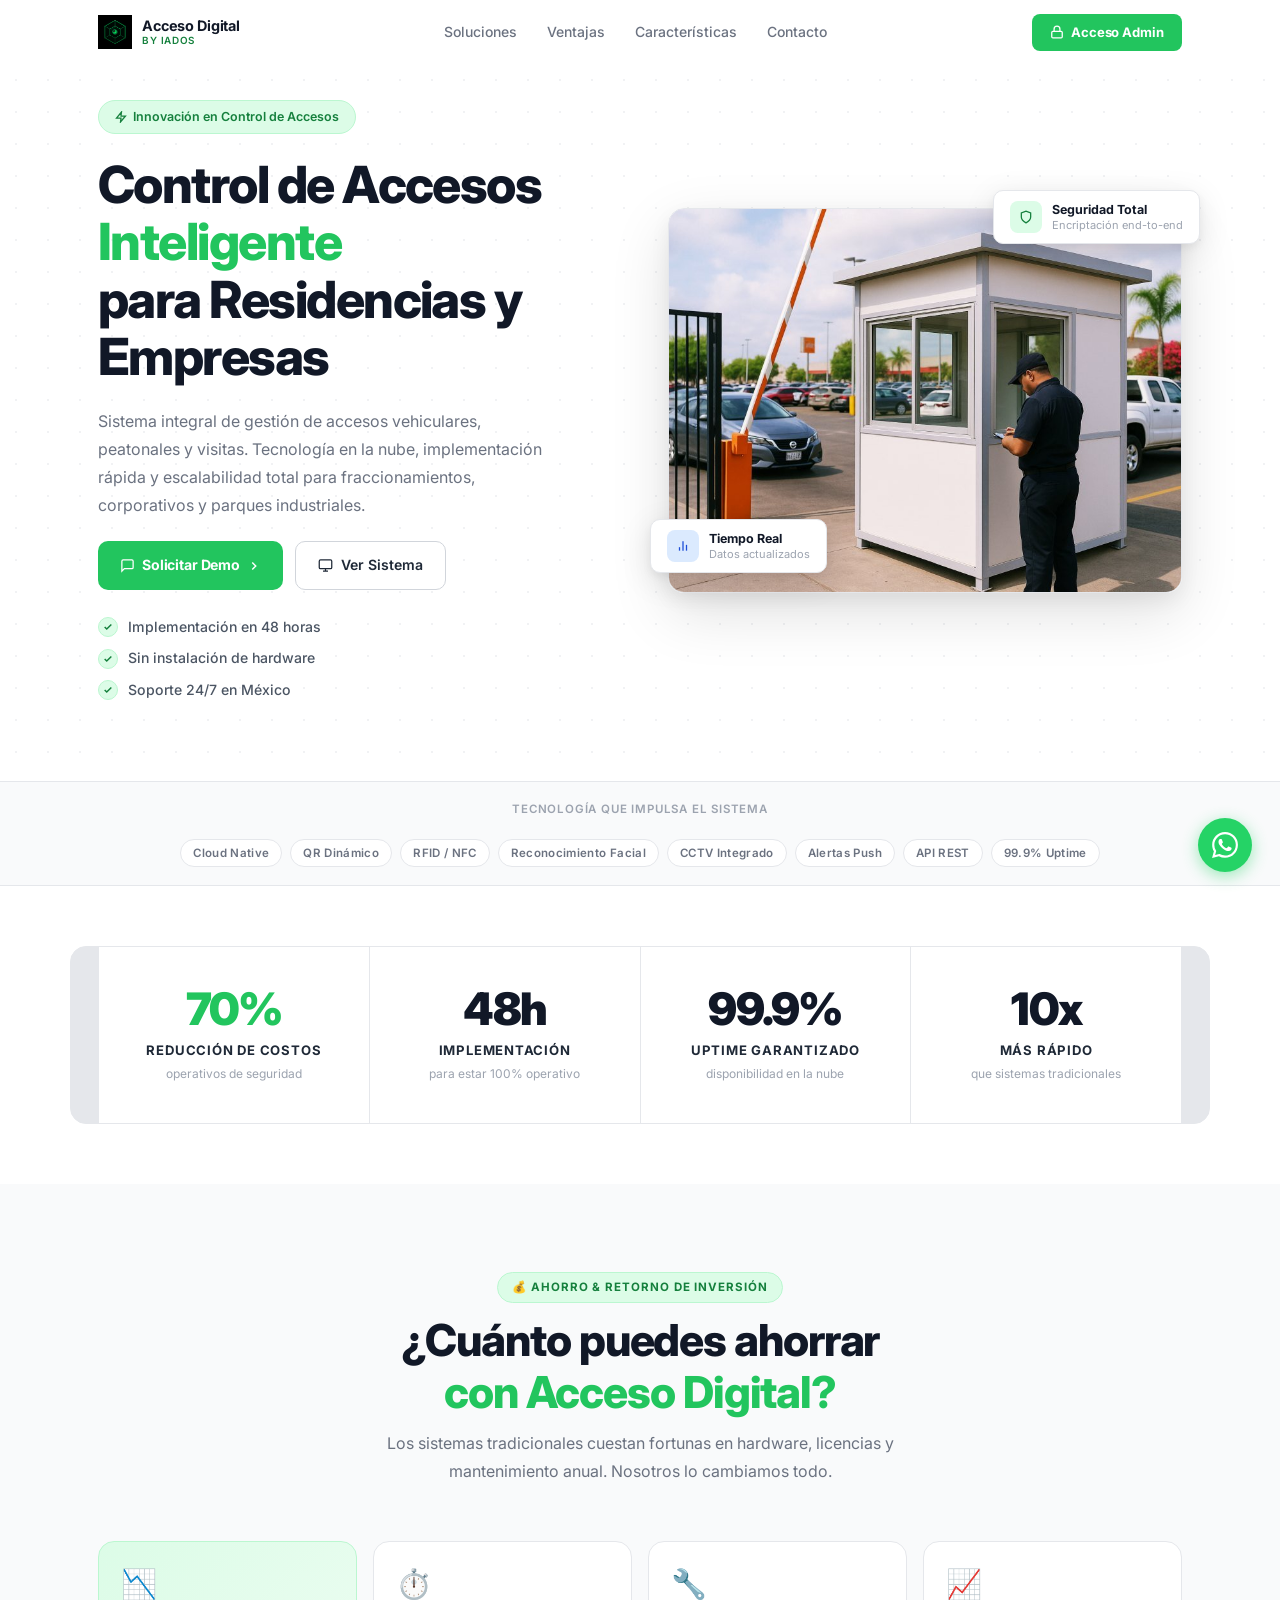
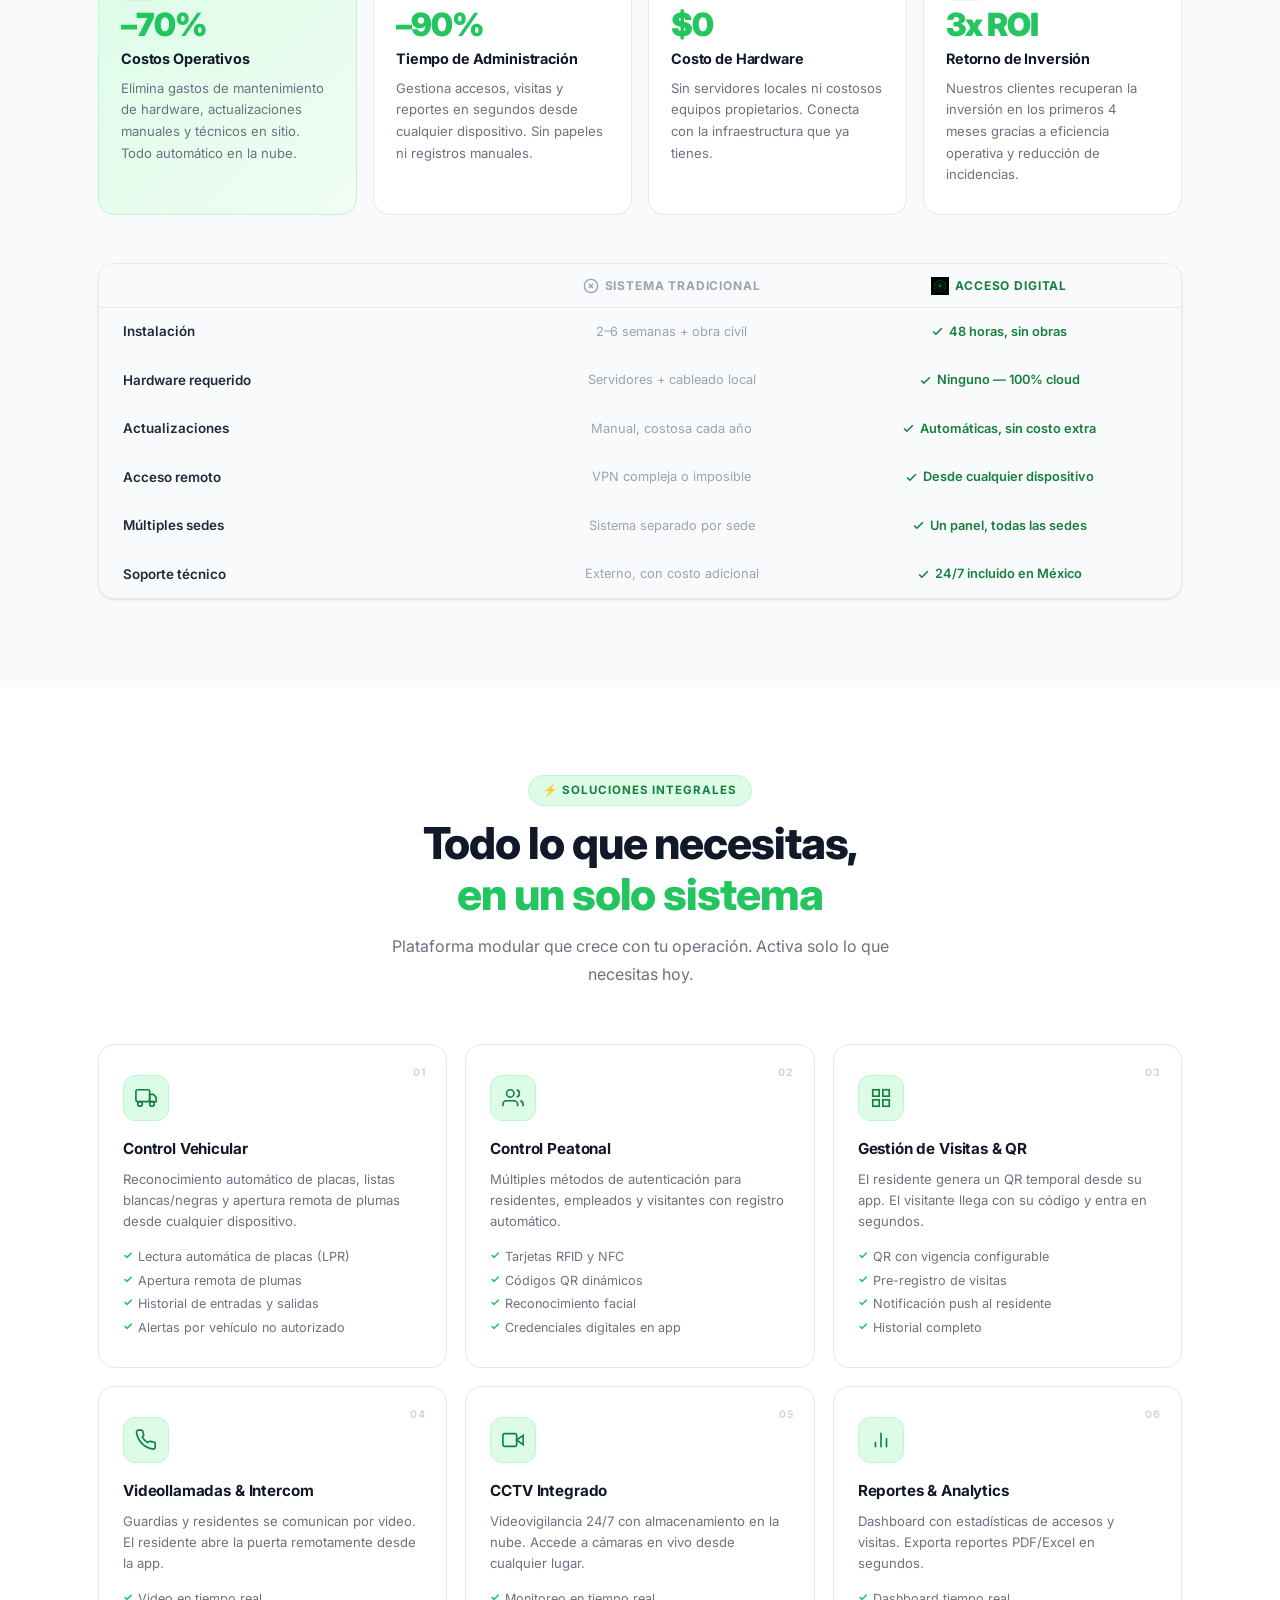
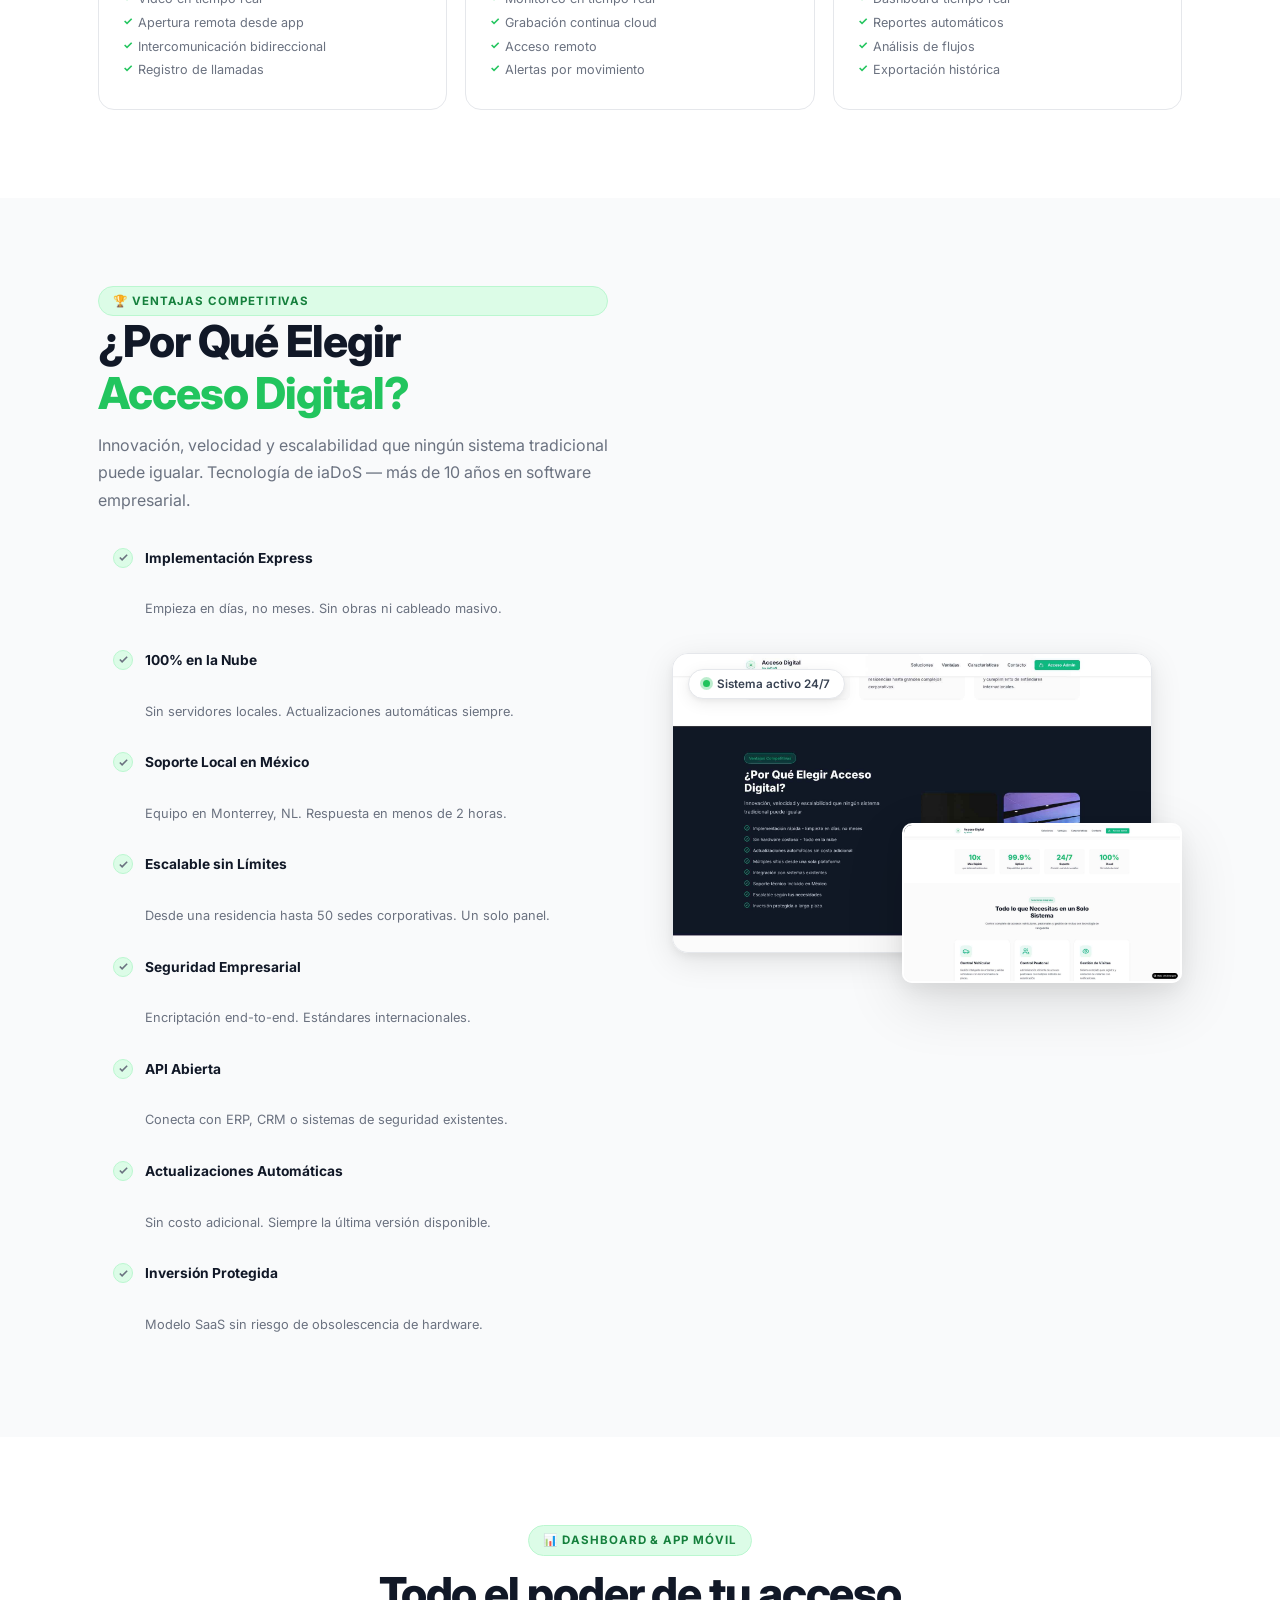
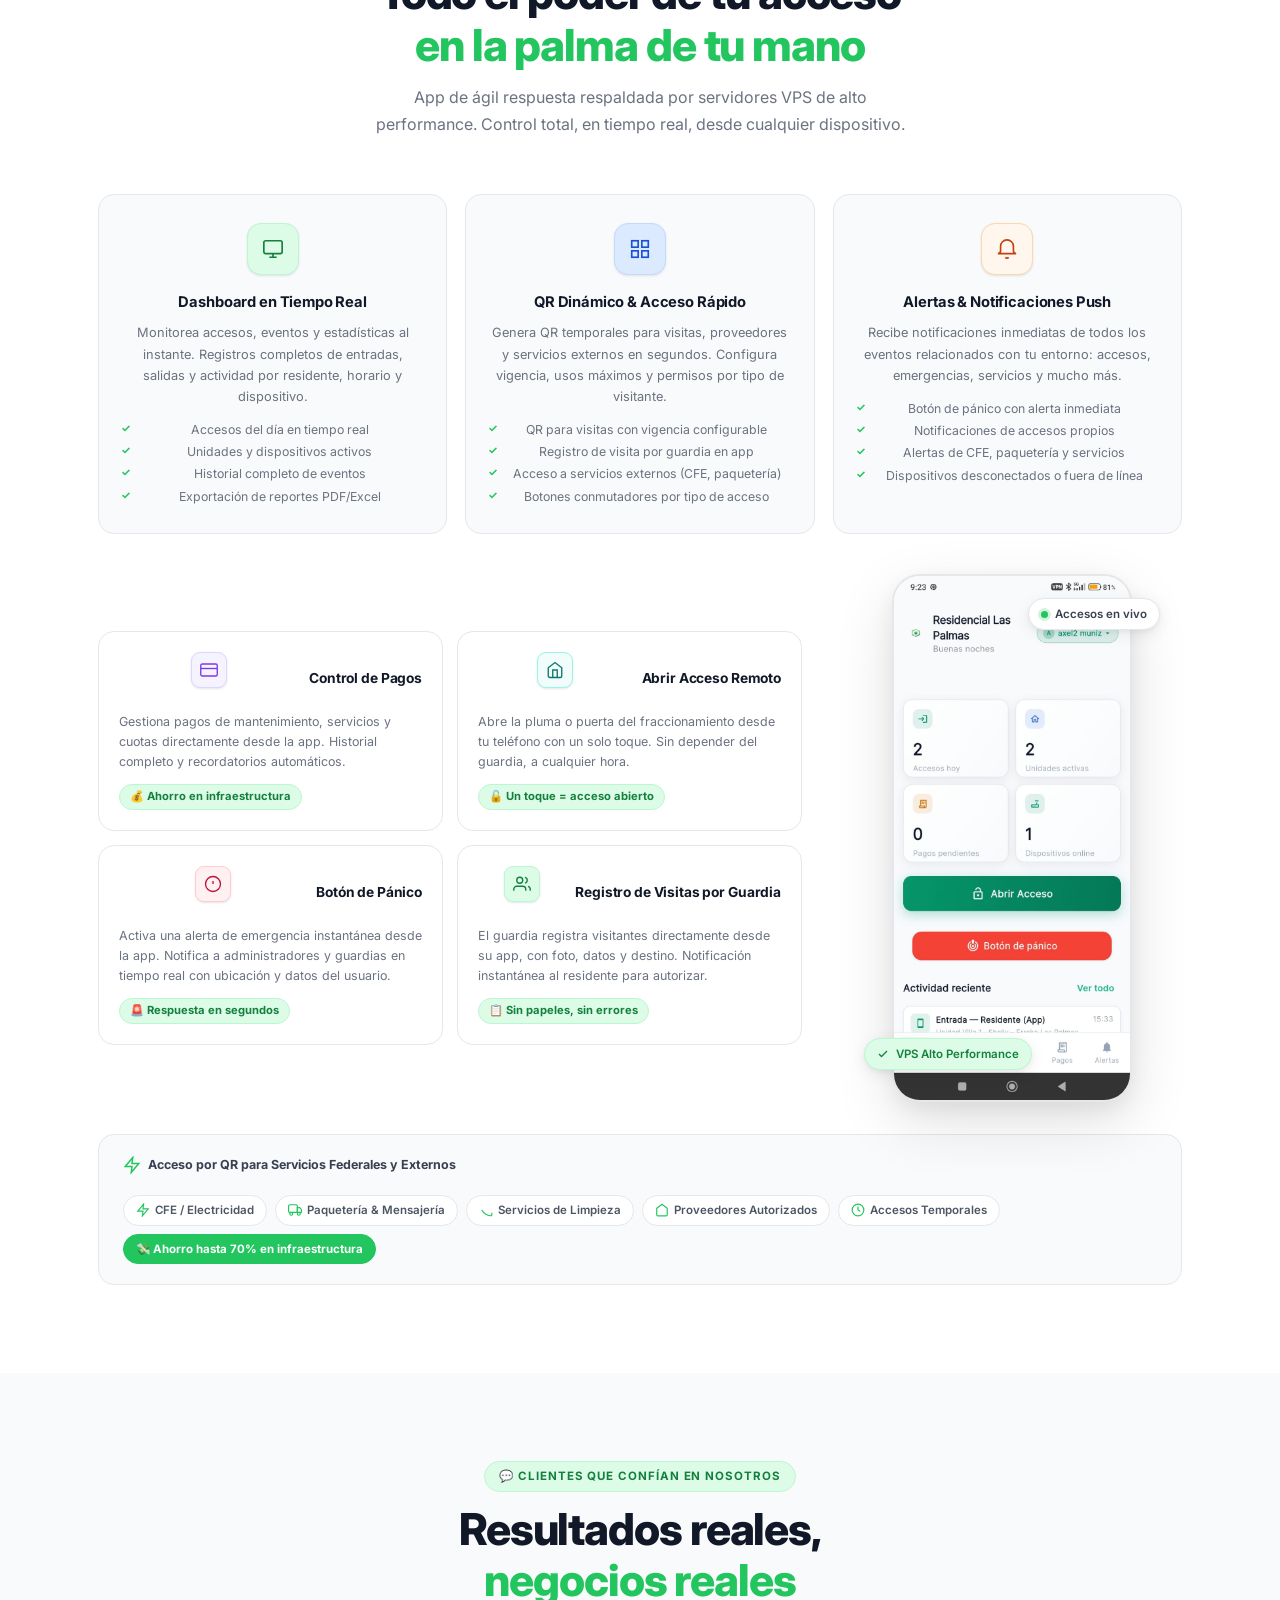
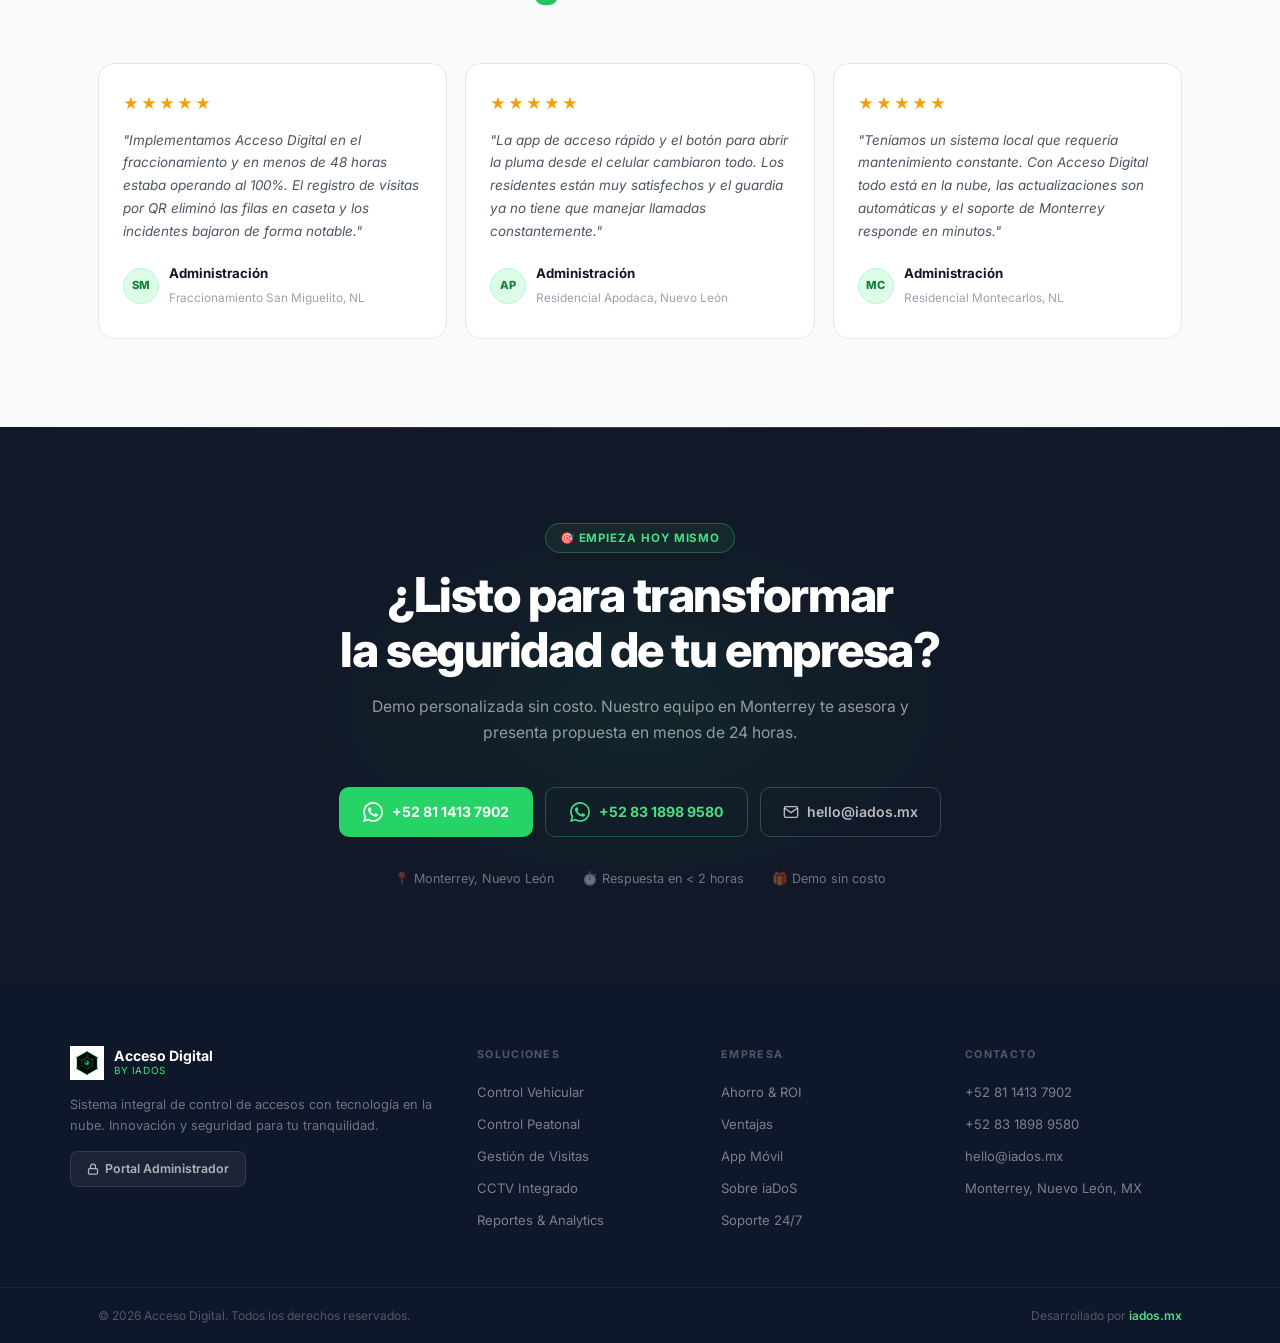
==== commit f36a4bee: "Add files via upload" ====
--- a/index.html
+++ b/index.html
@@ -36,7 +36,7 @@
 <header class="navbar" id="navbar">
   <div class="navbar-inner">
     <a href="#" class="navbar-logo">
-      <img src="images/logo_transparent.png" alt="Acceso Digital iaDoS"/>
+      <img src="images/logo_transparent.png" alt="Acceso Digital iaDoS" width="34" height="34"/>
       <div class="navbar-brand">
         <span class="navbar-name">Acceso Digital</span>
         <span class="navbar-sub">by iaDoS</span>
@@ -112,7 +112,7 @@
     <!-- RIGHT -->
     <div class="hero-right">
       <div class="hero-img-wrap">
-        <img src="images/hero_gate.png" alt="Sistema de control de acceso vehicular"/>
+        <img src="images/hero_caseta.png" alt="Caseta de control de acceso vehicular con guardia y pluma automática"/>
 
         <div class="hero-chip hero-chip--tl">
           <div class="chip-icon chip-icon--green">
@@ -426,38 +426,149 @@
 <section class="section" id="caracteristicas">
   <div class="container">
     <div class="section-head">
-      <div class="section-badge">📊 Dashboard & App</div>
-      <h2 class="section-title">Dashboard en Tiempo Real,<br/><span class="green">Códigos QR, Alertas Instantáneas</span></h2>
-      <p class="section-desc">Control total desde el panel web o la app móvil. Gestiona, monitorea y actúa desde cualquier dispositivo.</p>
-    </div>
+      <div class="section-badge">📊 Dashboard & App Móvil</div>
+      <h2 class="section-title">Todo el poder de tu acceso<br/><span class="green">en la palma de tu mano</span></h2>
+      <p class="section-desc">App de ágil respuesta respaldada por servidores VPS de alto performance. Control total, en tiempo real, desde cualquier dispositivo.</p>
+    </div>
+
+    <!-- Feature cards grid - 3 top -->
     <div class="features-row">
       <div class="feat-card reveal">
-        <div class="feat-icon">
-          <svg width="24" height="24" viewBox="0 0 24 24" fill="none" stroke="currentColor" stroke-width="1.8"><rect x="2" y="3" width="20" height="14" rx="2"/><path d="M8 21h8M12 17v4"/></svg>
+        <div class="feat-icon feat-icon--green">
+          <svg width="22" height="22" viewBox="0 0 24 24" fill="none" stroke="currentColor" stroke-width="1.8"><rect x="2" y="3" width="20" height="14" rx="2"/><path d="M8 21h8M12 17v4"/></svg>
         </div>
         <h3>Dashboard en Tiempo Real</h3>
-        <p>Vista completa de accesos, estadísticas y eventos desde cualquier navegador, sin instalar nada.</p>
+        <p>Monitorea accesos, eventos y estadísticas al instante. Registros completos de entradas, salidas y actividad por residente, horario y dispositivo.</p>
+        <ul class="feat-list">
+          <li>Accesos del día en tiempo real</li>
+          <li>Unidades y dispositivos activos</li>
+          <li>Historial completo de eventos</li>
+          <li>Exportación de reportes PDF/Excel</li>
+        </ul>
       </div>
       <div class="feat-card reveal" style="--d:.1s">
-        <div class="feat-icon">
-          <svg width="24" height="24" viewBox="0 0 24 24" fill="none" stroke="currentColor" stroke-width="1.8"><rect x="3" y="3" width="7" height="7"/><rect x="14" y="3" width="7" height="7"/><rect x="14" y="14" width="7" height="7"/><rect x="3" y="14" width="7" height="7"/></svg>
-        </div>
-        <h3>Códigos QR para Visitas</h3>
-        <p>Genera accesos temporales al instante con vigencia y usos configurables. El visitante presenta el QR en la entrada.</p>
+        <div class="feat-icon feat-icon--blue">
+          <svg width="22" height="22" viewBox="0 0 24 24" fill="none" stroke="currentColor" stroke-width="1.8"><rect x="3" y="3" width="7" height="7"/><rect x="14" y="3" width="7" height="7"/><rect x="14" y="14" width="7" height="7"/><rect x="3" y="14" width="7" height="7"/></svg>
+        </div>
+        <h3>QR Dinámico & Acceso Rápido</h3>
+        <p>Genera QR temporales para visitas, proveedores y servicios externos en segundos. Configura vigencia, usos máximos y permisos por tipo de visitante.</p>
+        <ul class="feat-list">
+          <li>QR para visitas con vigencia configurable</li>
+          <li>Registro de visita por guardia en app</li>
+          <li>Acceso a servicios externos (CFE, paquetería)</li>
+          <li>Botones conmutadores por tipo de acceso</li>
+        </ul>
       </div>
       <div class="feat-card reveal" style="--d:.2s">
-        <div class="feat-icon">
-          <svg width="24" height="24" viewBox="0 0 24 24" fill="none" stroke="currentColor" stroke-width="1.8"><path d="M22 17H2a3 3 0 0 0 3-3V9a7 7 0 0 1 14 0v5a3 3 0 0 0 3 3zm-8.27 4a2 2 0 0 1-3.46 0"/></svg>
-        </div>
-        <h3>Alertas Instantáneas</h3>
-        <p>Botón de pánico, dispositivos desconectados y accesos no autorizados — notificación push al instante.</p>
-      </div>
-    </div>
-    <div class="features-screens reveal">
-      <img src="images/app_visitors.png" alt="App gestión de visitantes" class="screen-img"/>
-      <img src="images/app_qr.png" alt="QR de acceso" class="screen-img screen-img--center"/>
-      <img src="images/app_alerts.png" alt="Alertas y notificaciones" class="screen-img"/>
-    </div>
+        <div class="feat-icon feat-icon--orange">
+          <svg width="22" height="22" viewBox="0 0 24 24" fill="none" stroke="currentColor" stroke-width="1.8"><path d="M22 17H2a3 3 0 0 0 3-3V9a7 7 0 0 1 14 0v5a3 3 0 0 0 3 3zm-8.27 4a2 2 0 0 1-3.46 0"/></svg>
+        </div>
+        <h3>Alertas & Notificaciones Push</h3>
+        <p>Recibe notificaciones inmediatas de todos los eventos relacionados con tu entorno: accesos, emergencias, servicios y mucho más.</p>
+        <ul class="feat-list">
+          <li>Botón de pánico con alerta inmediata</li>
+          <li>Notificaciones de accesos propios</li>
+          <li>Alertas de CFE, paquetería y servicios</li>
+          <li>Dispositivos desconectados o fuera de línea</li>
+        </ul>
+      </div>
+    </div>
+
+    <!-- Bottom features - 3 more with app screenshot -->
+    <div class="features-bottom">
+      <div class="feat-bottom-cards">
+        <div class="feat-bottom-card reveal">
+          <div class="fbc-header">
+            <div class="feat-icon feat-icon--purple feat-icon--sm">
+              <svg width="18" height="18" viewBox="0 0 24 24" fill="none" stroke="currentColor" stroke-width="1.8"><rect x="1" y="4" width="22" height="16" rx="2"/><line x1="1" y1="10" x2="23" y2="10"/></svg>
+            </div>
+            <h4>Control de Pagos</h4>
+          </div>
+          <p>Gestiona pagos de mantenimiento, servicios y cuotas directamente desde la app. Historial completo y recordatorios automáticos.</p>
+          <div class="fbc-tag">💰 Ahorro en infraestructura</div>
+        </div>
+        <div class="feat-bottom-card reveal" style="--d:.08s">
+          <div class="fbc-header">
+            <div class="feat-icon feat-icon--teal feat-icon--sm">
+              <svg width="18" height="18" viewBox="0 0 24 24" fill="none" stroke="currentColor" stroke-width="1.8"><path d="M3 9l9-7 9 7v11a2 2 0 0 1-2 2H5a2 2 0 0 1-2-2z"/><polyline points="9 22 9 12 15 12 15 22"/></svg>
+            </div>
+            <h4>Abrir Acceso Remoto</h4>
+          </div>
+          <p>Abre la pluma o puerta del fraccionamiento desde tu teléfono con un solo toque. Sin depender del guardia, a cualquier hora.</p>
+          <div class="fbc-tag">🔓 Un toque = acceso abierto</div>
+        </div>
+        <div class="feat-bottom-card reveal" style="--d:.16s">
+          <div class="fbc-header">
+            <div class="feat-icon feat-icon--red feat-icon--sm">
+              <svg width="18" height="18" viewBox="0 0 24 24" fill="none" stroke="currentColor" stroke-width="1.8"><circle cx="12" cy="12" r="10"/><line x1="12" y1="8" x2="12" y2="12"/><line x1="12" y1="16" x2="12.01" y2="16"/></svg>
+            </div>
+            <h4>Botón de Pánico</h4>
+          </div>
+          <p>Activa una alerta de emergencia instantánea desde la app. Notifica a administradores y guardias en tiempo real con ubicación y datos del usuario.</p>
+          <div class="fbc-tag">🚨 Respuesta en segundos</div>
+        </div>
+        <div class="feat-bottom-card reveal" style="--d:.24s">
+          <div class="fbc-header">
+            <div class="feat-icon feat-icon--green feat-icon--sm">
+              <svg width="18" height="18" viewBox="0 0 24 24" fill="none" stroke="currentColor" stroke-width="1.8"><path d="M17 21v-2a4 4 0 0 0-4-4H5a4 4 0 0 0-4 4v2"/><circle cx="9" cy="7" r="4"/><path d="M23 21v-2a4 4 0 0 0-3-3.87"/><path d="M16 3.13a4 4 0 0 1 0 7.75"/></svg>
+            </div>
+            <h4>Registro de Visitas por Guardia</h4>
+          </div>
+          <p>El guardia registra visitantes directamente desde su app, con foto, datos y destino. Notificación instantánea al residente para autorizar.</p>
+          <div class="fbc-tag">📋 Sin papeles, sin errores</div>
+        </div>
+      </div>
+
+      <div class="feat-phone-showcase reveal-left">
+        <div class="phone-showcase-wrap">
+          <div class="phone-showcase-frame">
+            <img src="images/app_home.png" alt="App Acceso Digital — pantalla principal con accesos, QR y pagos"/>
+          </div>
+          <div class="phone-badge phone-badge--a">
+            <span class="pbadge-dot pbadge-dot--green"></span>
+            <span>Accesos en vivo</span>
+          </div>
+          <div class="phone-badge phone-badge--b">
+            <svg width="12" height="12" viewBox="0 0 24 24" fill="none" stroke="currentColor" stroke-width="2.5"><polyline points="20 6 9 17 4 12"/></svg>
+            <span>VPS Alto Performance</span>
+          </div>
+        </div>
+      </div>
+    </div>
+
+    <!-- Services QR row -->
+    <div class="services-qr-row reveal">
+      <div class="sqr-title">
+        <svg width="18" height="18" viewBox="0 0 24 24" fill="none" stroke="currentColor" stroke-width="2"><path d="M13 2L3 14h9l-1 8 10-12h-9l1-8z"/></svg>
+        Acceso por QR para Servicios Federales y Externos
+      </div>
+      <div class="sqr-pills">
+        <div class="sqr-pill">
+          <svg width="14" height="14" viewBox="0 0 24 24" fill="none" stroke="currentColor" stroke-width="2"><path d="M13 2L3 14h9l-1 8 10-12h-9l1-8z"/></svg>
+          CFE / Electricidad
+        </div>
+        <div class="sqr-pill">
+          <svg width="14" height="14" viewBox="0 0 24 24" fill="none" stroke="currentColor" stroke-width="2"><rect x="1" y="3" width="15" height="13" rx="2"/><path d="M16 8h4l3 3v5h-7V8z"/><circle cx="5.5" cy="18.5" r="2.5"/><circle cx="18.5" cy="18.5" r="2.5"/></svg>
+          Paquetería & Mensajería
+        </div>
+        <div class="sqr-pill">
+          <svg width="14" height="14" viewBox="0 0 24 24" fill="none" stroke="currentColor" stroke-width="2"><path d="M22 16.92v3a2 2 0 0 1-2.18 2 19.79 19.79 0 0 1-8.63-3.07A19.5 19.5 0 0 1 4.69 12"/></svg>
+          Servicios de Limpieza
+        </div>
+        <div class="sqr-pill">
+          <svg width="14" height="14" viewBox="0 0 24 24" fill="none" stroke="currentColor" stroke-width="2"><path d="M3 9l9-7 9 7v11a2 2 0 0 1-2 2H5a2 2 0 0 1-2-2z"/></svg>
+          Proveedores Autorizados
+        </div>
+        <div class="sqr-pill">
+          <svg width="14" height="14" viewBox="0 0 24 24" fill="none" stroke="currentColor" stroke-width="2"><circle cx="12" cy="12" r="10"/><polyline points="12 6 12 12 16 14"/></svg>
+          Accesos Temporales
+        </div>
+        <div class="sqr-pill sqr-pill--highlight">
+          💸 Ahorro hasta 70% en infraestructura
+        </div>
+      </div>
+    </div>
+
   </div>
 </section>
 
@@ -471,26 +582,26 @@
     <div class="testimonios-grid">
       <div class="testi-card reveal">
         <div class="testi-stars">★★★★★</div>
-        <p>"Instalamos Acceso Digital en nuestro fraccionamiento de 240 casas. En 3 días estaba operando. Eliminamos al 100% el registro en papel y redujimos incidencias de seguridad en un 80%."</p>
+        <p>"Implementamos Acceso Digital en el fraccionamiento y en menos de 48 horas estaba operando al 100%. El registro de visitas por QR eliminó las filas en caseta y los incidentes bajaron de forma notable."</p>
         <div class="testi-author">
-          <div class="testi-avatar">CR</div>
-          <div><strong>Carlos R.</strong><span>Administrador — Residencial Las Palmas</span></div>
+          <div class="testi-avatar">SM</div>
+          <div><strong>Administración</strong><span>Fraccionamiento San Miguelito, NL</span></div>
         </div>
       </div>
       <div class="testi-card reveal" style="--d:.1s">
         <div class="testi-stars">★★★★★</div>
-        <p>"Teníamos un sistema antiguo que costaba $40,000 MXN/año solo en mantenimiento. Con Acceso Digital pagamos menos, tenemos más funciones y el soporte responde en minutos."</p>
+        <p>"La app de acceso rápido y el botón para abrir la pluma desde el celular cambiaron todo. Los residentes están muy satisfechos y el guardia ya no tiene que manejar llamadas constantemente."</p>
         <div class="testi-author">
-          <div class="testi-avatar">MG</div>
-          <div><strong>Marcos G.</strong><span>Director Operativo — Parque Industrial NL</span></div>
+          <div class="testi-avatar">AP</div>
+          <div><strong>Administración</strong><span>Residencial Apodaca, Nuevo León</span></div>
         </div>
       </div>
       <div class="testi-card reveal" style="--d:.2s">
         <div class="testi-stars">★★★★★</div>
-        <p>"La app para generar QR de visitas cambió nuestra operación. Ya no hay filas en la caseta, el visitante llega con su código y entra en segundos. Increíble nivel de servicio."</p>
+        <p>"Teníamos un sistema local que requería mantenimiento constante. Con Acceso Digital todo está en la nube, las actualizaciones son automáticas y el soporte de Monterrey responde en minutos."</p>
         <div class="testi-author">
-          <div class="testi-avatar">LP</div>
-          <div><strong>Laura P.</strong><span>Gerente General — Torre Corporativa MTY</span></div>
+          <div class="testi-avatar">MC</div>
+          <div><strong>Administración</strong><span>Residencial Montecarlos, NL</span></div>
         </div>
       </div>
     </div>
--- a/css/style.css
+++ b/css/style.css
@@ -138,9 +138,10 @@
   text-decoration: none;
 }
 .navbar-logo img {
-  width: 32px;
-  height: 32px;
   object-fit: contain;
+  width: 34px;
+  height: 34px;
+  flex-shrink: 0;
 }
 .navbar-brand {
   display: flex;
@@ -822,41 +823,189 @@
   box-shadow: var(--s1);
 }
 .feat-card h3 {
-  font-size: .9rem;
+  font-size: .92rem;
   font-weight: 700;
   color: var(--grey-900);
   margin-bottom: 8px;
+  letter-spacing: -.01em;
 }
 .feat-card p {
   font-size: .8rem;
   color: var(--grey-500);
   line-height: 1.65;
-}
-
-/* App screens */
-.features-screens {
+  margin-bottom: 14px;
+}
+.feat-list {
+  display: flex;
+  flex-direction: column;
+  gap: 5px;
+}
+.feat-list li {
+  font-size: .77rem;
+  color: var(--grey-500);
+  padding-left: 14px;
+  position: relative;
+  line-height: 1.4;
+}
+.feat-list li::before {
+  content: '✓';
+  position: absolute;
+  left: 0;
+  color: var(--green);
+  font-size: .68rem;
+  font-weight: 700;
+}
+
+/* Feat icon color variants */
+.feat-icon--green { background: var(--green-light) !important; color: var(--green-text) !important; border-color: var(--green-border) !important; }
+.feat-icon--blue  { background: #dbeafe !important; color: #1d4ed8 !important; border-color: #bfdbfe !important; }
+.feat-icon--orange{ background: #fff7ed !important; color: #c2410c !important; border-color: #fed7aa !important; }
+.feat-icon--purple{ background: #f5f3ff !important; color: #7c3aed !important; border-color: #ddd6fe !important; }
+.feat-icon--teal  { background: #f0fdfa !important; color: #0f766e !important; border-color: #99f6e4 !important; }
+.feat-icon--red   { background: #fff1f2 !important; color: #be123c !important; border-color: #fecdd3 !important; }
+.feat-icon--sm    { width: 36px !important; height: 36px !important; border-radius: 9px !important; }
+
+/* ── Features bottom layout ── */
+.features-bottom {
   display: grid;
-  grid-template-columns: repeat(3, 1fr);
+  grid-template-columns: 1fr 340px;
+  gap: 40px;
+  margin-top: 24px;
+  align-items: center;
+}
+.feat-bottom-cards {
+  display: grid;
+  grid-template-columns: 1fr 1fr;
+  gap: 14px;
+}
+.feat-bottom-card {
+  background: var(--white);
+  border: 1px solid var(--grey-200);
+  border-radius: var(--rl);
+  padding: 20px;
+  transition: all var(--t) var(--ease);
+  animation-delay: var(--d, 0s);
+}
+.feat-bottom-card:hover {
+  border-color: var(--green-border);
+  box-shadow: var(--s2);
+  transform: translateY(-2px);
+}
+.fbc-header {
+  display: flex;
+  align-items: center;
+  gap: 10px;
+  margin-bottom: 8px;
+}
+.fbc-header h4 {
+  font-size: .86rem;
+  font-weight: 700;
+  color: var(--grey-900);
+  letter-spacing: -.01em;
+}
+.feat-bottom-card p {
+  font-size: .78rem;
+  color: var(--grey-500);
+  line-height: 1.6;
+  margin-bottom: 10px;
+}
+.fbc-tag {
+  display: inline-flex;
+  align-items: center;
+  gap: 4px;
+  font-size: .7rem;
+  font-weight: 700;
+  color: var(--green-text);
+  background: var(--green-light);
+  border: 1px solid var(--green-border);
+  padding: 3px 10px;
+  border-radius: 999px;
+}
+
+/* Phone showcase */
+.feat-phone-showcase { display: flex; justify-content: center; align-items: center; }
+.phone-showcase-wrap {
+  position: relative;
+  width: 240px;
+}
+.phone-showcase-frame {
+  border-radius: 28px;
+  overflow: hidden;
+  border: 2px solid var(--grey-200);
+  box-shadow: var(--s4);
+  background: #f0fdf4;
+}
+.phone-showcase-frame img {
+  width: 100%;
+  display: block;
+}
+.phone-badge {
+  position: absolute;
+  display: flex;
+  align-items: center;
+  gap: 7px;
+  background: var(--white);
+  border: 1px solid var(--grey-200);
+  border-radius: 999px;
+  padding: 6px 12px;
+  font-size: .72rem;
+  font-weight: 600;
+  color: var(--grey-700);
+  box-shadow: var(--s2);
+  white-space: nowrap;
+}
+.phone-badge--a { top: 24px; right: -28px; }
+.phone-badge--b { bottom: 32px; left: -28px; color: var(--green-text); border-color: var(--green-border); background: var(--green-light); }
+.phone-badge--b svg { color: var(--green-text); flex-shrink: 0; }
+.pbadge-dot { width: 7px; height: 7px; border-radius: 50%; flex-shrink: 0; }
+.pbadge-dot--green { background: var(--green); box-shadow: 0 0 0 3px rgba(34,197,94,.2); }
+
+/* Services QR row */
+.services-qr-row {
+  margin-top: 32px;
+  background: var(--grey-50);
+  border: 1px solid var(--grey-200);
+  border-radius: var(--rl);
+  padding: 20px 24px;
+  display: flex;
+  align-items: center;
   gap: 20px;
-  align-items: end;
-}
-.screen-img {
-  border-radius: 20px;
-  box-shadow: var(--s3);
-  border: 1px solid var(--grey-200);
-  width: 100%;
-  max-width: 200px;
-  margin: 0 auto;
-  transition: transform var(--t) var(--ease), box-shadow var(--t) var(--ease);
-}
-.screen-img:hover { transform: translateY(-8px); box-shadow: var(--s4); }
-.screen-img--center {
-  transform: scale(1.08) translateY(-12px);
-  z-index: 2;
-  position: relative;
-  box-shadow: var(--s4);
-}
-.screen-img--center:hover { transform: scale(1.08) translateY(-20px); }
+  flex-wrap: wrap;
+}
+.sqr-title {
+  display: flex;
+  align-items: center;
+  gap: 7px;
+  font-size: .78rem;
+  font-weight: 700;
+  color: var(--grey-700);
+  white-space: nowrap;
+  flex-shrink: 0;
+}
+.sqr-title svg { color: var(--green); }
+.sqr-pills { display: flex; gap: 8px; flex-wrap: wrap; }
+.sqr-pill {
+  display: inline-flex;
+  align-items: center;
+  gap: 5px;
+  font-size: .72rem;
+  font-weight: 600;
+  color: var(--grey-600, #4b5563);
+  padding: 5px 12px;
+  background: var(--white);
+  border: 1px solid var(--grey-200);
+  border-radius: 999px;
+  transition: all var(--t) var(--ease);
+}
+.sqr-pill svg { color: var(--green); flex-shrink: 0; }
+.sqr-pill:hover { border-color: var(--green-border); background: var(--green-light); color: var(--green-text); }
+.sqr-pill--highlight {
+  background: var(--green);
+  color: #fff;
+  border-color: var(--green);
+  font-weight: 700;
+}
+.sqr-pill--highlight:hover { background: var(--green-hover); border-color: var(--green-hover); color: #fff; }
 
 /* ══════════════════════════════════════════
    TESTIMONIOS
@@ -1123,6 +1272,11 @@
   .ventajas-right { max-width: 500px; }
   .footer-inner { grid-template-columns: 1fr 1fr; gap: 32px; }
   .stats-grid { grid-template-columns: repeat(2, 1fr); }
+  .features-bottom { grid-template-columns: 1fr; }
+  .feat-phone-showcase { order: -1; }
+  .phone-showcase-wrap { width: 200px; }
+  .phone-badge--a { right: -12px; }
+  .phone-badge--b { left: -12px; }
 }
 
 @media (max-width: 768px) {
@@ -1144,6 +1298,7 @@
   .burger { display: flex; }
   .solutions-grid { grid-template-columns: 1fr; }
   .features-row { grid-template-columns: 1fr; }
+  .feat-bottom-cards { grid-template-columns: 1fr; }
   .features-screens { grid-template-columns: 1fr; max-width: 220px; margin: 0 auto; }
   .screen-img--center { transform: none; }
   .testimonios-grid { grid-template-columns: 1fr; max-width: 420px; margin: 0 auto; }
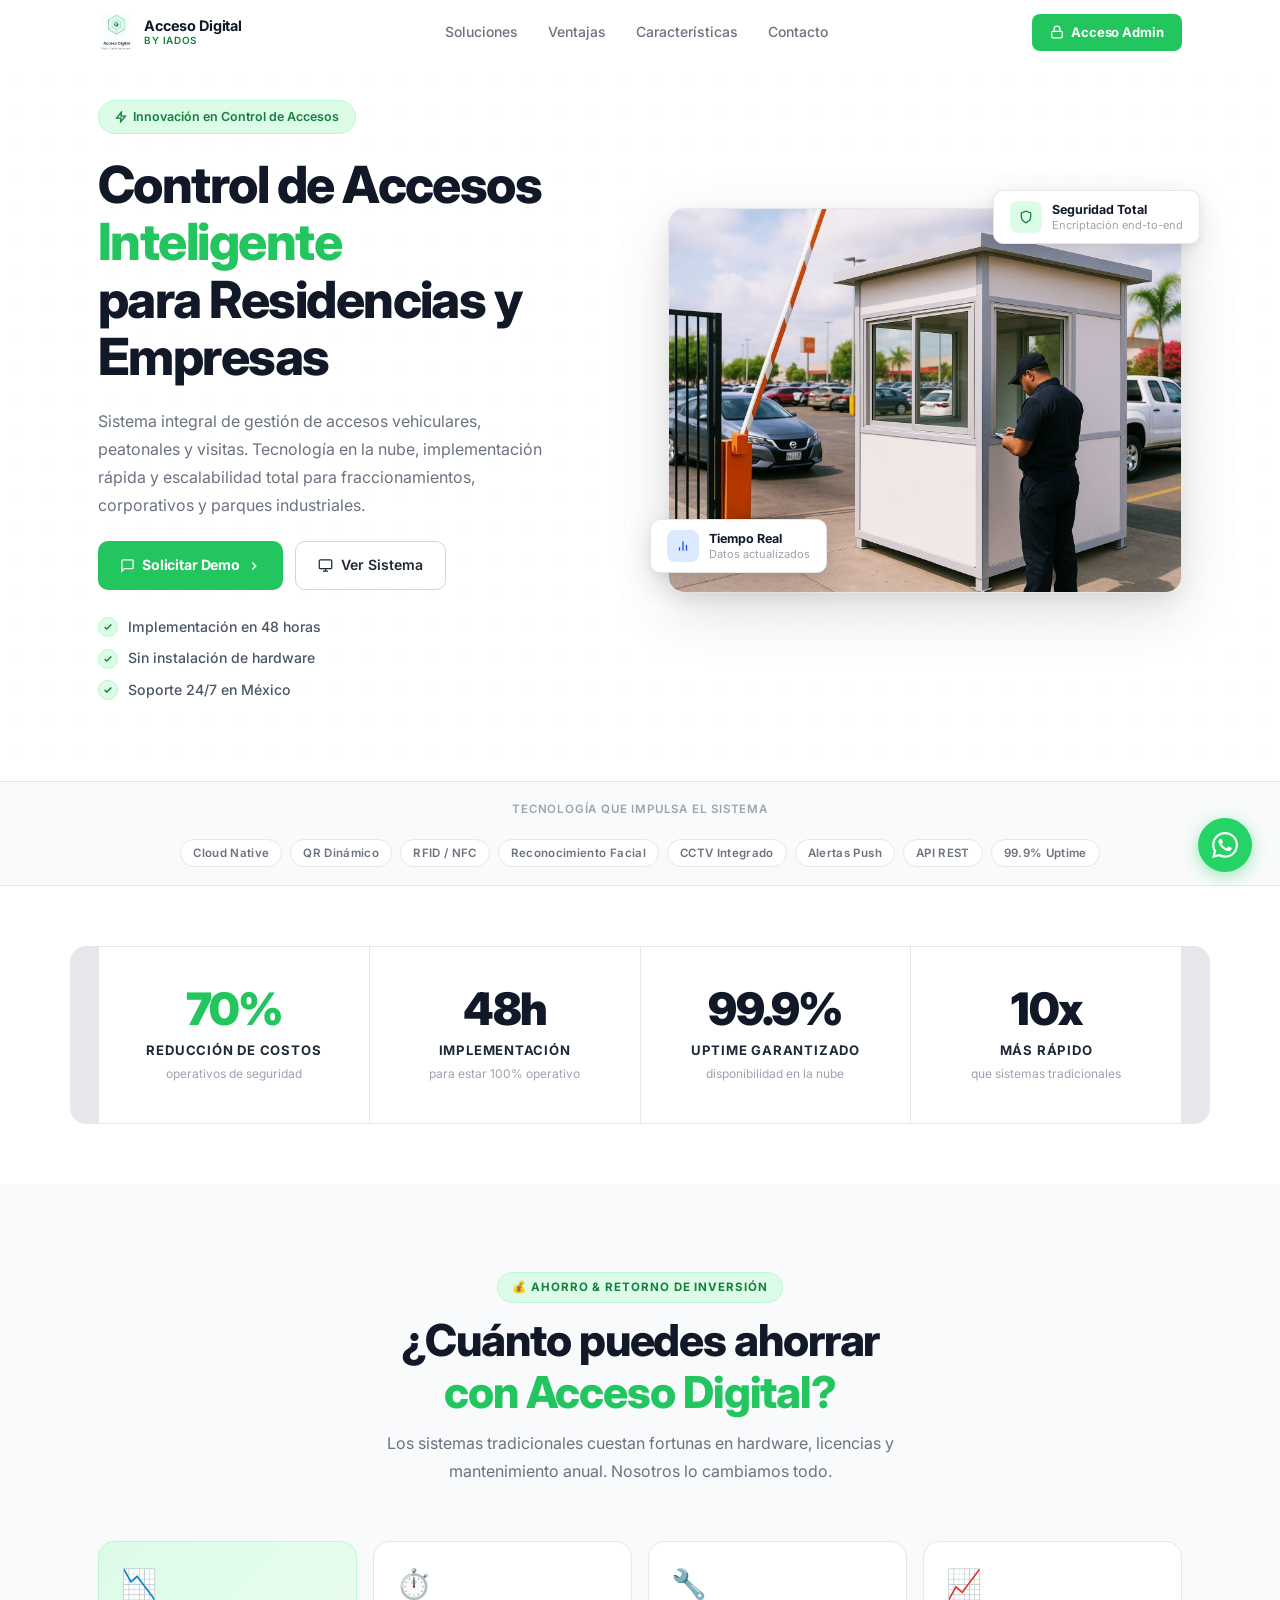
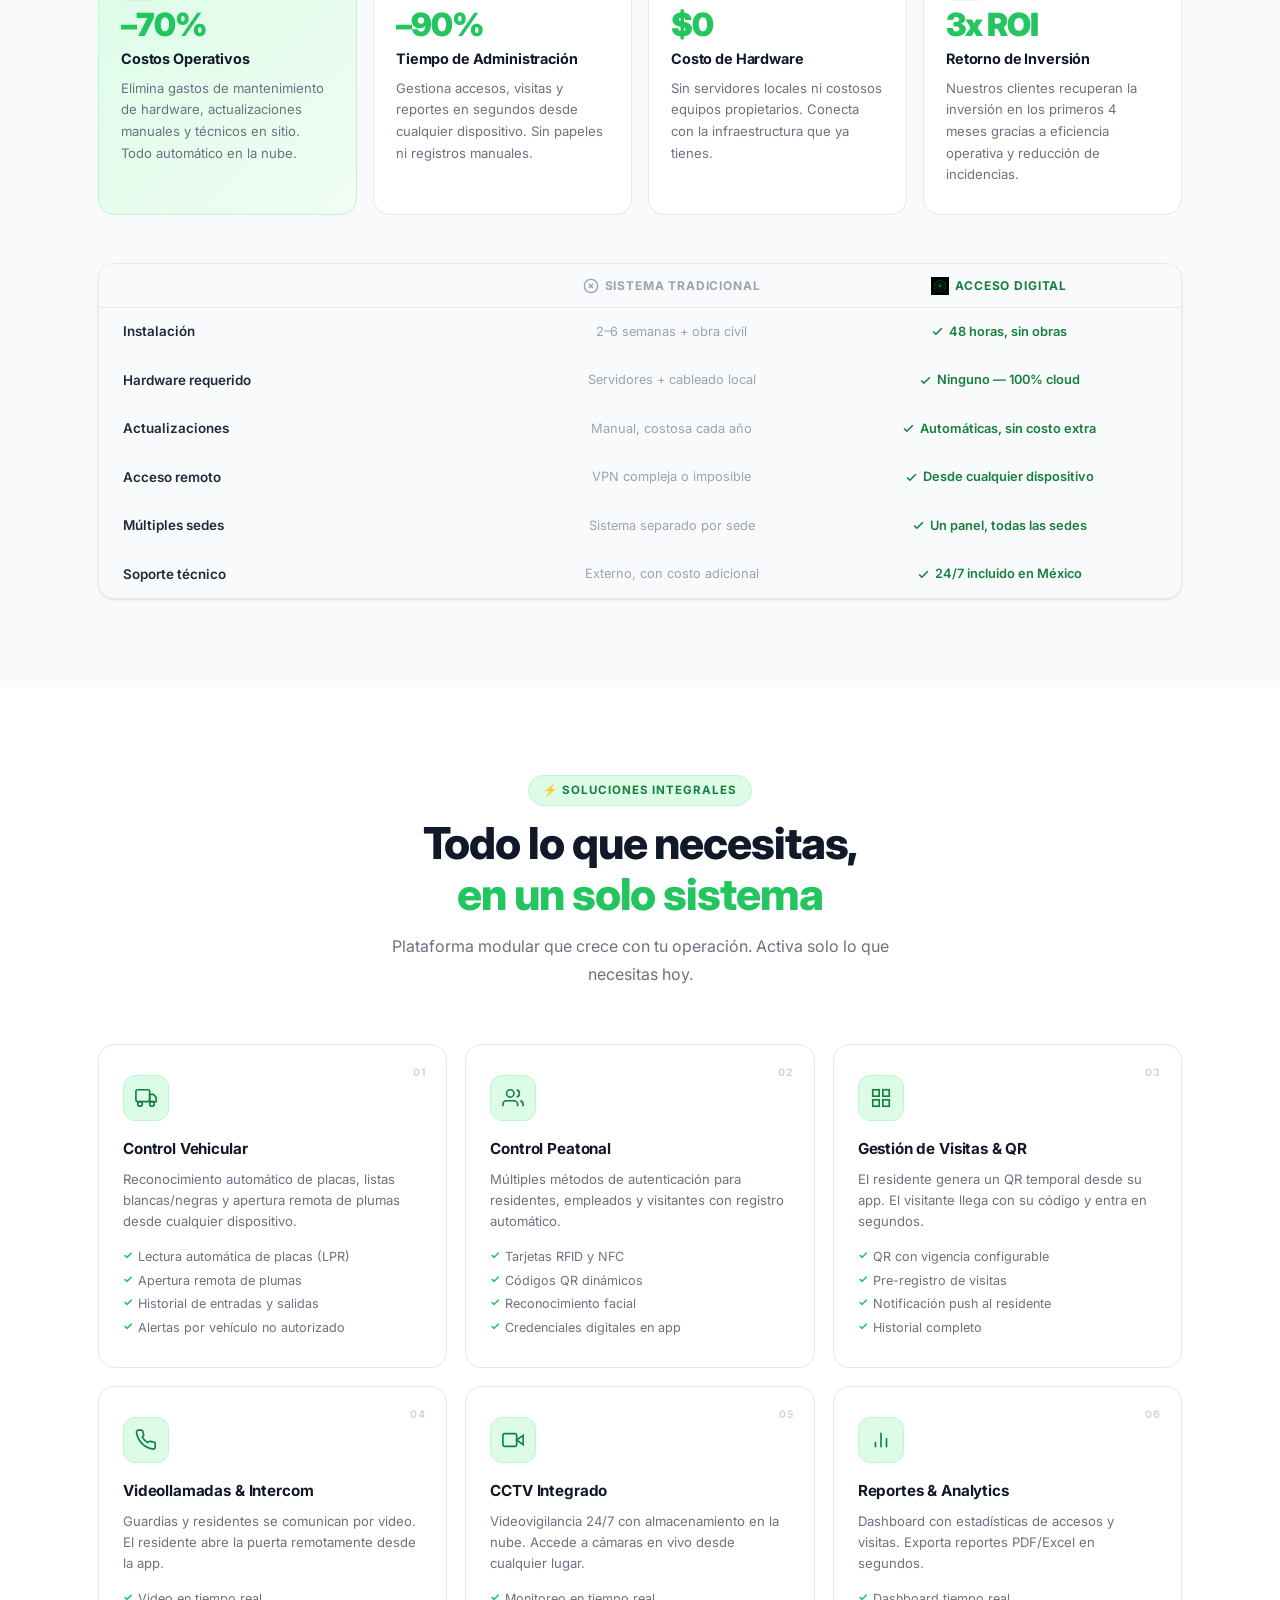
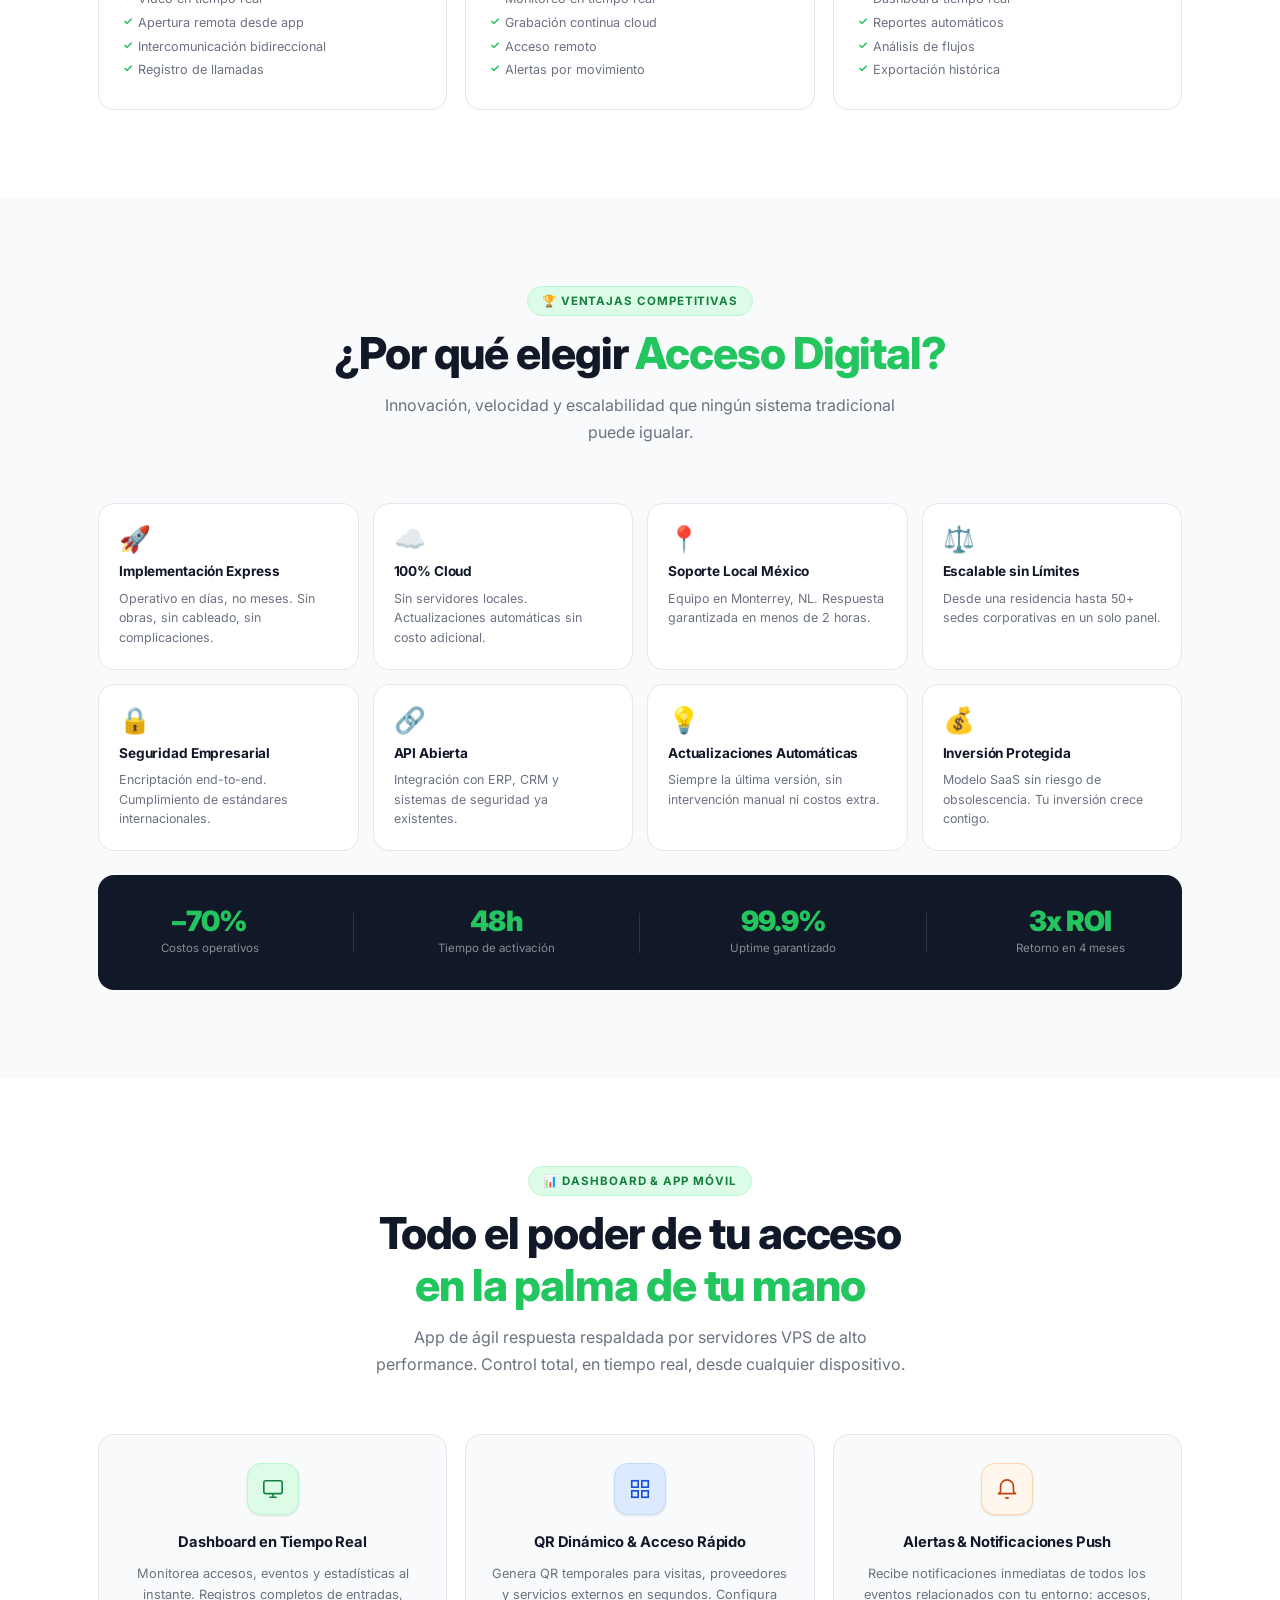
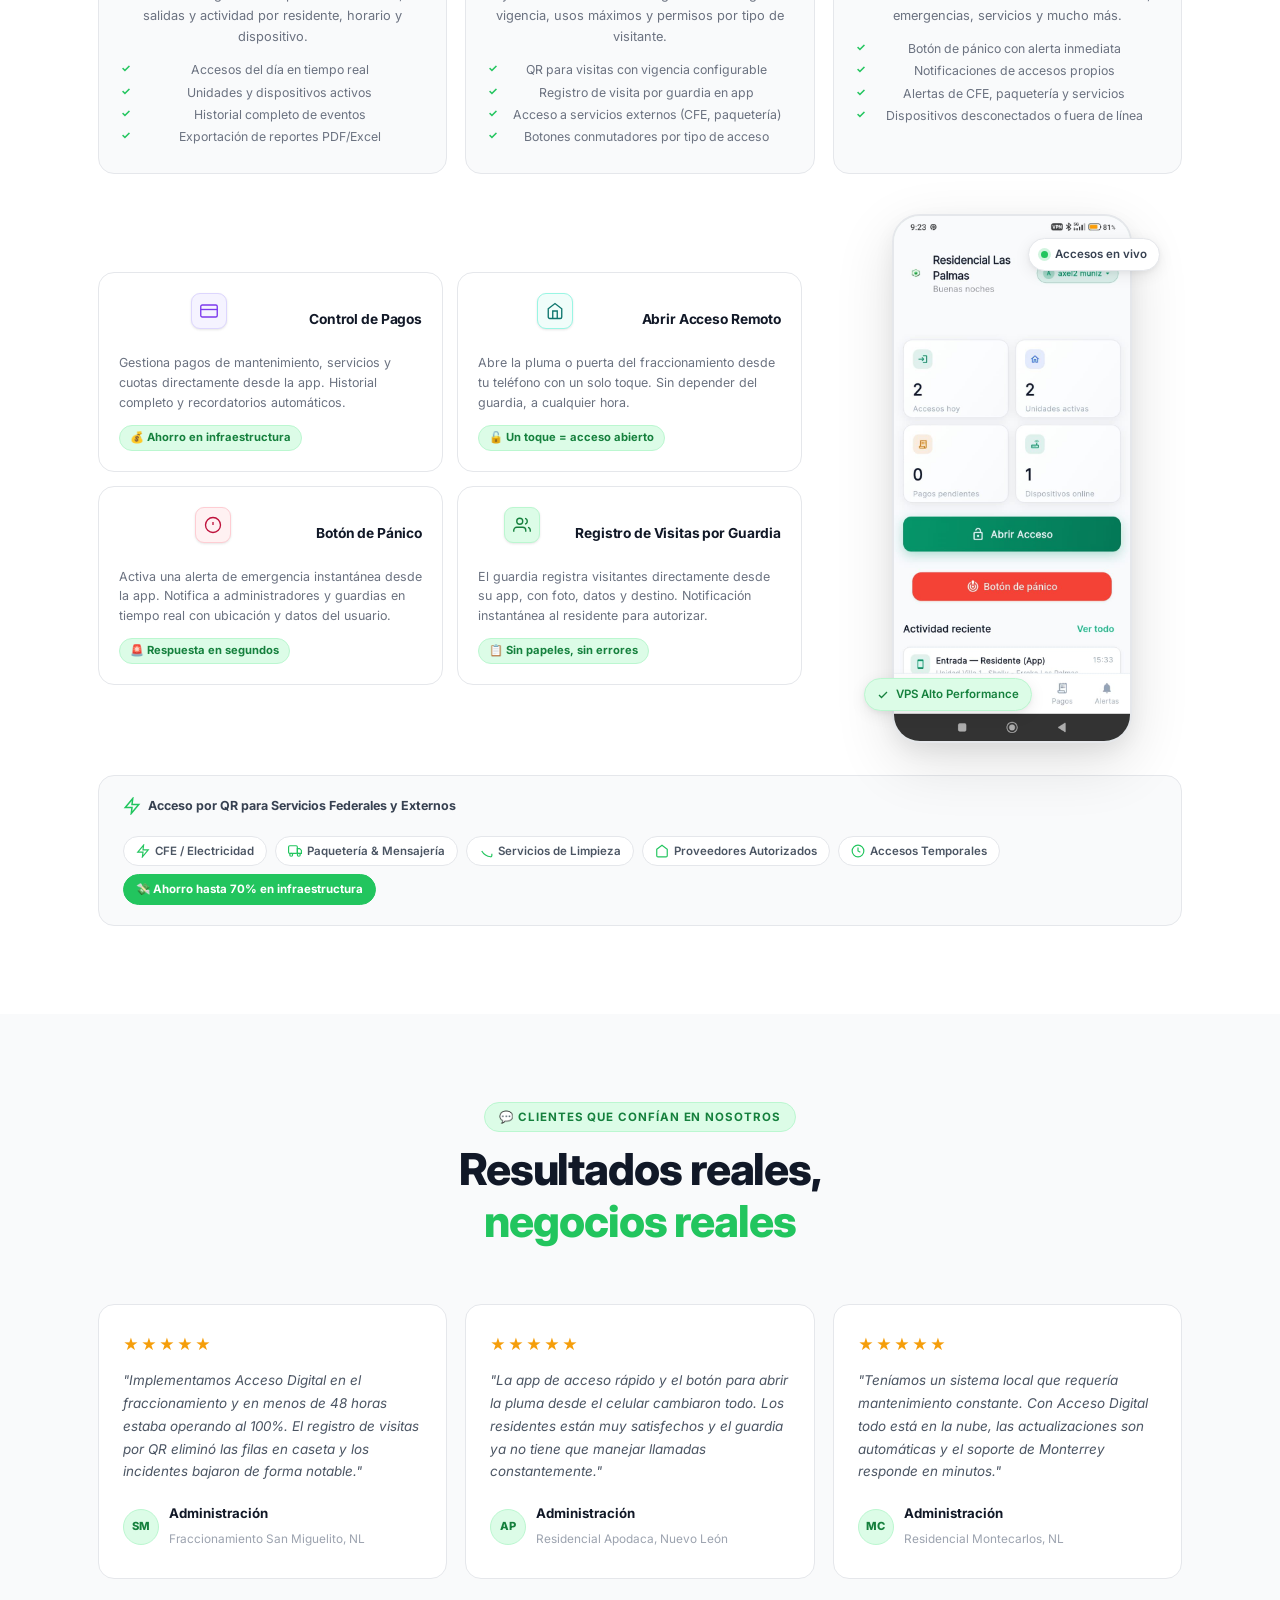
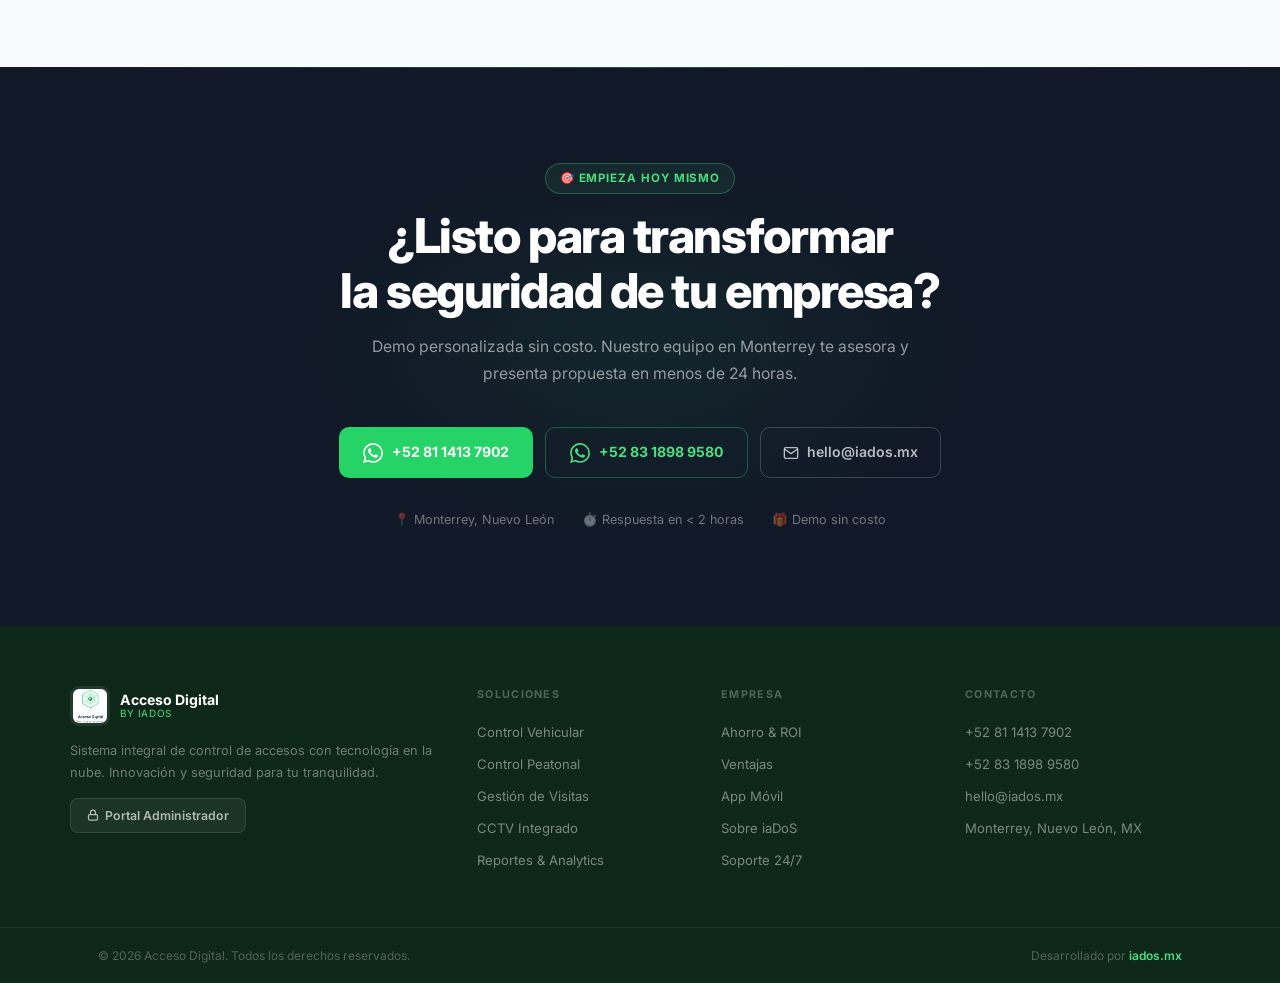
==== commit b8c9cdc0: "Add files via upload" ====
--- a/index.html
+++ b/index.html
@@ -18,8 +18,8 @@
   <meta name="twitter:card" content="summary_large_image"/>
   <meta name="geo.region" content="MX-NL"/>
   <meta name="geo.placename" content="Monterrey, Nuevo León"/>
-  <link rel="icon" type="image/png" href="images/logo_96.png"/>
-  <link rel="apple-touch-icon" href="images/logo_96.png"/>
+  <link rel="icon" type="image/png" href="images/logo_ico.png"/>
+  <link rel="apple-touch-icon" href="images/logo_app.png"/>
 
   <!-- Geist — la tipografía que usan Vercel / Linear / productos tech top tier -->
   <link rel="preconnect" href="https://fonts.googleapis.com"/>
@@ -36,7 +36,7 @@
 <header class="navbar" id="navbar">
   <div class="navbar-inner">
     <a href="#" class="navbar-logo">
-      <img src="images/logo_transparent.png" alt="Acceso Digital iaDoS" width="34" height="34"/>
+      <img src="images/logo_app.png" alt="Acceso Digital iaDoS" width="36" height="36"/>
       <div class="navbar-brand">
         <span class="navbar-name">Acceso Digital</span>
         <span class="navbar-sub">by iaDoS</span>
@@ -371,52 +371,75 @@
 <!-- ═══════════════ VENTAJAS ═══════════════ -->
 <section class="section bg-light" id="ventajas">
   <div class="container">
-    <div class="ventajas-layout">
-      <div class="ventajas-left reveal-right">
-        <div class="section-badge" style="display:inline-flex">🏆 Ventajas Competitivas</div>
-        <h2 class="section-title" style="text-align:left">¿Por Qué Elegir<br/><span class="green">Acceso Digital?</span></h2>
-        <p class="section-desc" style="text-align:left;max-width:100%">Innovación, velocidad y escalabilidad que ningún sistema tradicional puede igualar. Tecnología de iaDoS — más de 10 años en software empresarial.</p>
-        <div class="vent-list">
-          <div class="vent-item">
-            <span class="vent-check"><svg width="11" height="11" viewBox="0 0 24 24" fill="none" stroke="currentColor" stroke-width="3.5"><polyline points="20 6 9 17 4 12"/></svg></span>
-            <div><strong>Implementación Express</strong><br/><span>Empieza en días, no meses. Sin obras ni cableado masivo.</span></div>
-          </div>
-          <div class="vent-item">
-            <span class="vent-check"><svg width="11" height="11" viewBox="0 0 24 24" fill="none" stroke="currentColor" stroke-width="3.5"><polyline points="20 6 9 17 4 12"/></svg></span>
-            <div><strong>100% en la Nube</strong><br/><span>Sin servidores locales. Actualizaciones automáticas siempre.</span></div>
-          </div>
-          <div class="vent-item">
-            <span class="vent-check"><svg width="11" height="11" viewBox="0 0 24 24" fill="none" stroke="currentColor" stroke-width="3.5"><polyline points="20 6 9 17 4 12"/></svg></span>
-            <div><strong>Soporte Local en México</strong><br/><span>Equipo en Monterrey, NL. Respuesta en menos de 2 horas.</span></div>
-          </div>
-          <div class="vent-item">
-            <span class="vent-check"><svg width="11" height="11" viewBox="0 0 24 24" fill="none" stroke="currentColor" stroke-width="3.5"><polyline points="20 6 9 17 4 12"/></svg></span>
-            <div><strong>Escalable sin Límites</strong><br/><span>Desde una residencia hasta 50 sedes corporativas. Un solo panel.</span></div>
-          </div>
-          <div class="vent-item">
-            <span class="vent-check"><svg width="11" height="11" viewBox="0 0 24 24" fill="none" stroke="currentColor" stroke-width="3.5"><polyline points="20 6 9 17 4 12"/></svg></span>
-            <div><strong>Seguridad Empresarial</strong><br/><span>Encriptación end-to-end. Estándares internacionales.</span></div>
-          </div>
-          <div class="vent-item">
-            <span class="vent-check"><svg width="11" height="11" viewBox="0 0 24 24" fill="none" stroke="currentColor" stroke-width="3.5"><polyline points="20 6 9 17 4 12"/></svg></span>
-            <div><strong>API Abierta</strong><br/><span>Conecta con ERP, CRM o sistemas de seguridad existentes.</span></div>
-          </div>
-          <div class="vent-item">
-            <span class="vent-check"><svg width="11" height="11" viewBox="0 0 24 24" fill="none" stroke="currentColor" stroke-width="3.5"><polyline points="20 6 9 17 4 12"/></svg></span>
-            <div><strong>Actualizaciones Automáticas</strong><br/><span>Sin costo adicional. Siempre la última versión disponible.</span></div>
-          </div>
-          <div class="vent-item">
-            <span class="vent-check"><svg width="11" height="11" viewBox="0 0 24 24" fill="none" stroke="currentColor" stroke-width="3.5"><polyline points="20 6 9 17 4 12"/></svg></span>
-            <div><strong>Inversión Protegida</strong><br/><span>Modelo SaaS sin riesgo de obsolescencia de hardware.</span></div>
-          </div>
-        </div>
-      </div>
-      <div class="ventajas-right reveal-left">
-        <div class="vent-imgs">
-          <img class="vimg-main" src="images/advantages_section.png" alt="Panel de control Acceso Digital"/>
-          <img class="vimg-over" src="images/stats_section.png" alt="Estadísticas en tiempo real"/>
-          <div class="vimg-live"><span class="live-dot"></span> Sistema activo 24/7</div>
-        </div>
+    <div class="section-head">
+      <div class="section-badge">🏆 Ventajas Competitivas</div>
+      <h2 class="section-title">¿Por qué elegir <span class="green">Acceso Digital?</span></h2>
+      <p class="section-desc">Innovación, velocidad y escalabilidad que ningún sistema tradicional puede igualar.</p>
+    </div>
+
+    <div class="vent-grid">
+      <div class="vent-card reveal">
+        <div class="vent-card-icon">🚀</div>
+        <h3>Implementación Express</h3>
+        <p>Operativo en días, no meses. Sin obras, sin cableado, sin complicaciones.</p>
+      </div>
+      <div class="vent-card reveal" style="--d:.06s">
+        <div class="vent-card-icon">☁️</div>
+        <h3>100% Cloud</h3>
+        <p>Sin servidores locales. Actualizaciones automáticas sin costo adicional.</p>
+      </div>
+      <div class="vent-card reveal" style="--d:.12s">
+        <div class="vent-card-icon">📍</div>
+        <h3>Soporte Local México</h3>
+        <p>Equipo en Monterrey, NL. Respuesta garantizada en menos de 2 horas.</p>
+      </div>
+      <div class="vent-card reveal" style="--d:.18s">
+        <div class="vent-card-icon">⚖️</div>
+        <h3>Escalable sin Límites</h3>
+        <p>Desde una residencia hasta 50+ sedes corporativas en un solo panel.</p>
+      </div>
+      <div class="vent-card reveal" style="--d:.24s">
+        <div class="vent-card-icon">🔒</div>
+        <h3>Seguridad Empresarial</h3>
+        <p>Encriptación end-to-end. Cumplimiento de estándares internacionales.</p>
+      </div>
+      <div class="vent-card reveal" style="--d:.30s">
+        <div class="vent-card-icon">🔗</div>
+        <h3>API Abierta</h3>
+        <p>Integración con ERP, CRM y sistemas de seguridad ya existentes.</p>
+      </div>
+      <div class="vent-card reveal" style="--d:.36s">
+        <div class="vent-card-icon">💡</div>
+        <h3>Actualizaciones Automáticas</h3>
+        <p>Siempre la última versión, sin intervención manual ni costos extra.</p>
+      </div>
+      <div class="vent-card reveal" style="--d:.42s">
+        <div class="vent-card-icon">💰</div>
+        <h3>Inversión Protegida</h3>
+        <p>Modelo SaaS sin riesgo de obsolescencia. Tu inversión crece contigo.</p>
+      </div>
+    </div>
+
+    <!-- Stats highlight bar -->
+    <div class="vent-highlight reveal">
+      <div class="vh-item">
+        <span class="vh-num">–70%</span>
+        <span class="vh-label">Costos operativos</span>
+      </div>
+      <div class="vh-sep"></div>
+      <div class="vh-item">
+        <span class="vh-num">48h</span>
+        <span class="vh-label">Tiempo de activación</span>
+      </div>
+      <div class="vh-sep"></div>
+      <div class="vh-item">
+        <span class="vh-num">99.9%</span>
+        <span class="vh-label">Uptime garantizado</span>
+      </div>
+      <div class="vh-sep"></div>
+      <div class="vh-item">
+        <span class="vh-num">3x ROI</span>
+        <span class="vh-label">Retorno en 4 meses</span>
       </div>
     </div>
   </div>
@@ -641,7 +664,7 @@
   <div class="container footer-inner">
     <div class="footer-brand">
       <a href="#" class="footer-logo">
-        <img src="images/logo_white.png" alt="Acceso Digital" width="36" height="36"/>
+        <img src="images/logo_app.png" alt="Acceso Digital" width="40" height="40"/>
         <div>
           <strong>Acceso Digital</strong>
           <span>by iaDoS</span>
--- a/css/style.css
+++ b/css/style.css
@@ -139,9 +139,10 @@
 }
 .navbar-logo img {
   object-fit: contain;
-  width: 34px;
-  height: 34px;
+  width: 36px;
+  height: 36px;
   flex-shrink: 0;
+  border-radius: 8px;
 }
 .navbar-brand {
   display: flex;
@@ -679,116 +680,96 @@
 }
 
 /* ══════════════════════════════════════════
-   VENTAJAS
-══════════════════════════════════════════ */
-.ventajas-layout {
+   VENTAJAS — compact card grid
+══════════════════════════════════════════ */
+.vent-grid {
   display: grid;
-  grid-template-columns: 1fr 1fr;
-  gap: 64px;
-  align-items: center;
-}
-.ventajas-left { display: flex; flex-direction: column; gap: 0; }
-.ventajas-left .section-title { margin-bottom: 12px; }
-
-.vent-list {
-  margin-top: 20px;
-  display: flex;
-  flex-direction: column;
-  gap: 2px;
-}
-.vent-item {
-  display: flex;
-  gap: 12px;
-  align-items: flex-start;
-  padding: 12px 14px;
-  border-radius: var(--r);
-  border: 1px solid transparent;
+  grid-template-columns: repeat(4, 1fr);
+  gap: 14px;
+  margin-bottom: 24px;
+}
+.vent-card {
+  background: var(--white);
+  border: 1px solid var(--grey-200);
+  border-radius: var(--rl);
+  padding: 22px 20px;
   transition: all var(--t) var(--ease);
-}
-.vent-item:hover {
-  background: var(--green-light);
-  border-color: var(--green-border);
-}
-.vent-check {
-  width: 20px;
-  height: 20px;
-  background: var(--green-light);
-  border: 1.5px solid var(--green-border);
-  border-radius: 50%;
-  display: flex;
-  align-items: center;
-  justify-content: center;
-  color: var(--green-text);
-  flex-shrink: 0;
-  margin-top: 1px;
-}
-.vent-item:hover .vent-check {
-  background: var(--green);
-  border-color: var(--green);
-  color: #fff;
-}
-.vent-item strong {
-  font-size: .86rem;
-  font-weight: 700;
-  color: var(--grey-900);
-  display: block;
-  margin-bottom: 1px;
-}
-.vent-item span {
-  font-size: .8rem;
-  color: var(--grey-500);
-  line-height: 1.5;
-}
-
-/* Images */
-.ventajas-right { position: relative; }
-.vent-imgs { position: relative; padding-bottom: 30px; padding-right: 30px; }
-.vimg-main {
-  width: 100%;
-  border-radius: var(--rl);
-  box-shadow: var(--s3);
-  border: 1px solid var(--grey-200);
-  object-fit: cover;
-  aspect-ratio: 16/10;
-}
-.vimg-over {
-  position: absolute;
-  width: 55%;
-  bottom: 0; right: 0;
-  border-radius: var(--r);
-  box-shadow: var(--s4);
-  border: 2px solid var(--white);
-  object-fit: cover;
-}
-.vimg-live {
-  position: absolute;
-  top: 16px; left: 16px;
-  display: flex;
-  align-items: center;
-  gap: 7px;
-  background: var(--white);
-  border: 1px solid var(--grey-200);
-  border-radius: 999px;
-  padding: 5px 14px;
-  font-size: .73rem;
-  font-weight: 600;
-  color: var(--grey-700);
-  box-shadow: var(--s2);
-}
-.live-dot {
-  width: 7px; height: 7px;
-  background: var(--green);
-  border-radius: 50%;
+  animation-delay: var(--d, 0s);
   position: relative;
-}
-.live-dot::before {
+  overflow: hidden;
+}
+.vent-card::after {
   content: '';
   position: absolute;
-  inset: -3px;
-  border-radius: 50%;
-  background: var(--green);
-  opacity: .3;
-  animation: livePulse 2s ease infinite;
+  top: 0; left: 0; right: 0;
+  height: 2px;
+  background: linear-gradient(90deg, var(--green), #4ade80);
+  opacity: 0;
+  transition: opacity var(--t) var(--ease);
+}
+.vent-card:hover {
+  border-color: var(--green-border);
+  box-shadow: var(--s2);
+  transform: translateY(-3px);
+}
+.vent-card:hover::after { opacity: 1; }
+.vent-card-icon {
+  font-size: 1.6rem;
+  line-height: 1;
+  margin-bottom: 10px;
+}
+.vent-card h3 {
+  font-size: .85rem;
+  font-weight: 700;
+  color: var(--grey-900);
+  margin-bottom: 6px;
+  letter-spacing: -.01em;
+}
+.vent-card p {
+  font-size: .78rem;
+  color: var(--grey-500);
+  line-height: 1.55;
+}
+
+/* Highlight stats bar */
+.vent-highlight {
+  background: var(--grey-900);
+  border-radius: var(--rl);
+  padding: 28px 40px;
+  display: grid;
+  grid-template-columns: repeat(7, 1fr);
+  align-items: center;
+  gap: 0;
+}
+.vh-item {
+  text-align: center;
+  padding: 4px 8px;
+  grid-column: span 1;
+}
+.vh-item:nth-child(1) { grid-column: 1/2; }
+.vh-item:nth-child(3) { grid-column: 3/4; }
+.vh-item:nth-child(5) { grid-column: 5/6; }
+.vh-item:nth-child(7) { grid-column: 7/8; }
+.vh-sep {
+  width: 1px;
+  height: 40px;
+  background: rgba(255,255,255,.12);
+  margin: 0 auto;
+}
+.vh-num {
+  display: block;
+  font-size: 1.75rem;
+  font-weight: 900;
+  color: var(--green);
+  letter-spacing: -.03em;
+  line-height: 1;
+  margin-bottom: 4px;
+}
+.vh-label {
+  display: block;
+  font-size: .72rem;
+  color: rgba(255,255,255,.5);
+  font-weight: 400;
 }
 
 /* ══════════════════════════════════════════
@@ -1148,9 +1129,9 @@
 }
 
 /* ══════════════════════════════════════════
-   FOOTER
-══════════════════════════════════════════ */
-.footer { background: #0f172a; }
+   FOOTER — dark green tone
+══════════════════════════════════════════ */
+.footer { background: #0d2818; }  /* dark green, lighter than #0f172a */
 .footer-inner {
   display: grid;
   grid-template-columns: 1.8fr 1fr 1fr 1.2fr;
@@ -1163,7 +1144,7 @@
   align-items: center;
   gap: 10px;
 }
-.footer-logo img { width: 34px; height: 34px; object-fit: contain; }
+.footer-logo img { width: 40px; height: 40px; object-fit: contain; border-radius: 9px; background: rgba(255,255,255,.08); padding: 3px; }
 .footer-logo > div { display: flex; flex-direction: column; line-height: 1.2; }
 .footer-logo strong { font-size: .88rem; font-weight: 700; color: #fff; }
 .footer-logo span   { font-size: .62rem; color: #4ade80; letter-spacing: .06em; text-transform: uppercase; }
@@ -1268,8 +1249,10 @@
   .hero-grid { grid-template-columns: 1fr; gap: 48px; }
   .hero-right { max-width: 540px; margin: 0 auto; }
   .roi-grid { grid-template-columns: repeat(2, 1fr); }
-  .ventajas-layout { grid-template-columns: 1fr; gap: 48px; }
-  .ventajas-right { max-width: 500px; }
+  .vent-grid { grid-template-columns: repeat(2, 1fr); }
+  .vent-highlight { grid-template-columns: 1fr 1fr; padding: 20px 24px; gap: 12px; }
+  .vh-item { grid-column: span 1 !important; }
+  .vh-sep { display: none; }
   .footer-inner { grid-template-columns: 1fr 1fr; gap: 32px; }
   .stats-grid { grid-template-columns: repeat(2, 1fr); }
   .features-bottom { grid-template-columns: 1fr; }
@@ -1297,6 +1280,7 @@
   .navbar-nav.open a { display: block; font-size: .95rem; padding: 11px 14px; }
   .burger { display: flex; }
   .solutions-grid { grid-template-columns: 1fr; }
+  .vent-grid { grid-template-columns: 1fr 1fr; }
   .features-row { grid-template-columns: 1fr; }
   .feat-bottom-cards { grid-template-columns: 1fr; }
   .features-screens { grid-template-columns: 1fr; max-width: 220px; margin: 0 auto; }
@@ -1320,5 +1304,7 @@
   .btn-primary, .btn-secondary { justify-content: center; }
   .roi-grid { grid-template-columns: 1fr; }
   .stats-grid { grid-template-columns: 1fr; }
+  .vent-grid { grid-template-columns: 1fr; }
+  .vent-highlight { grid-template-columns: 1fr 1fr; }
   .cta-meta { flex-direction: column; gap: 8px; align-items: center; }
 }
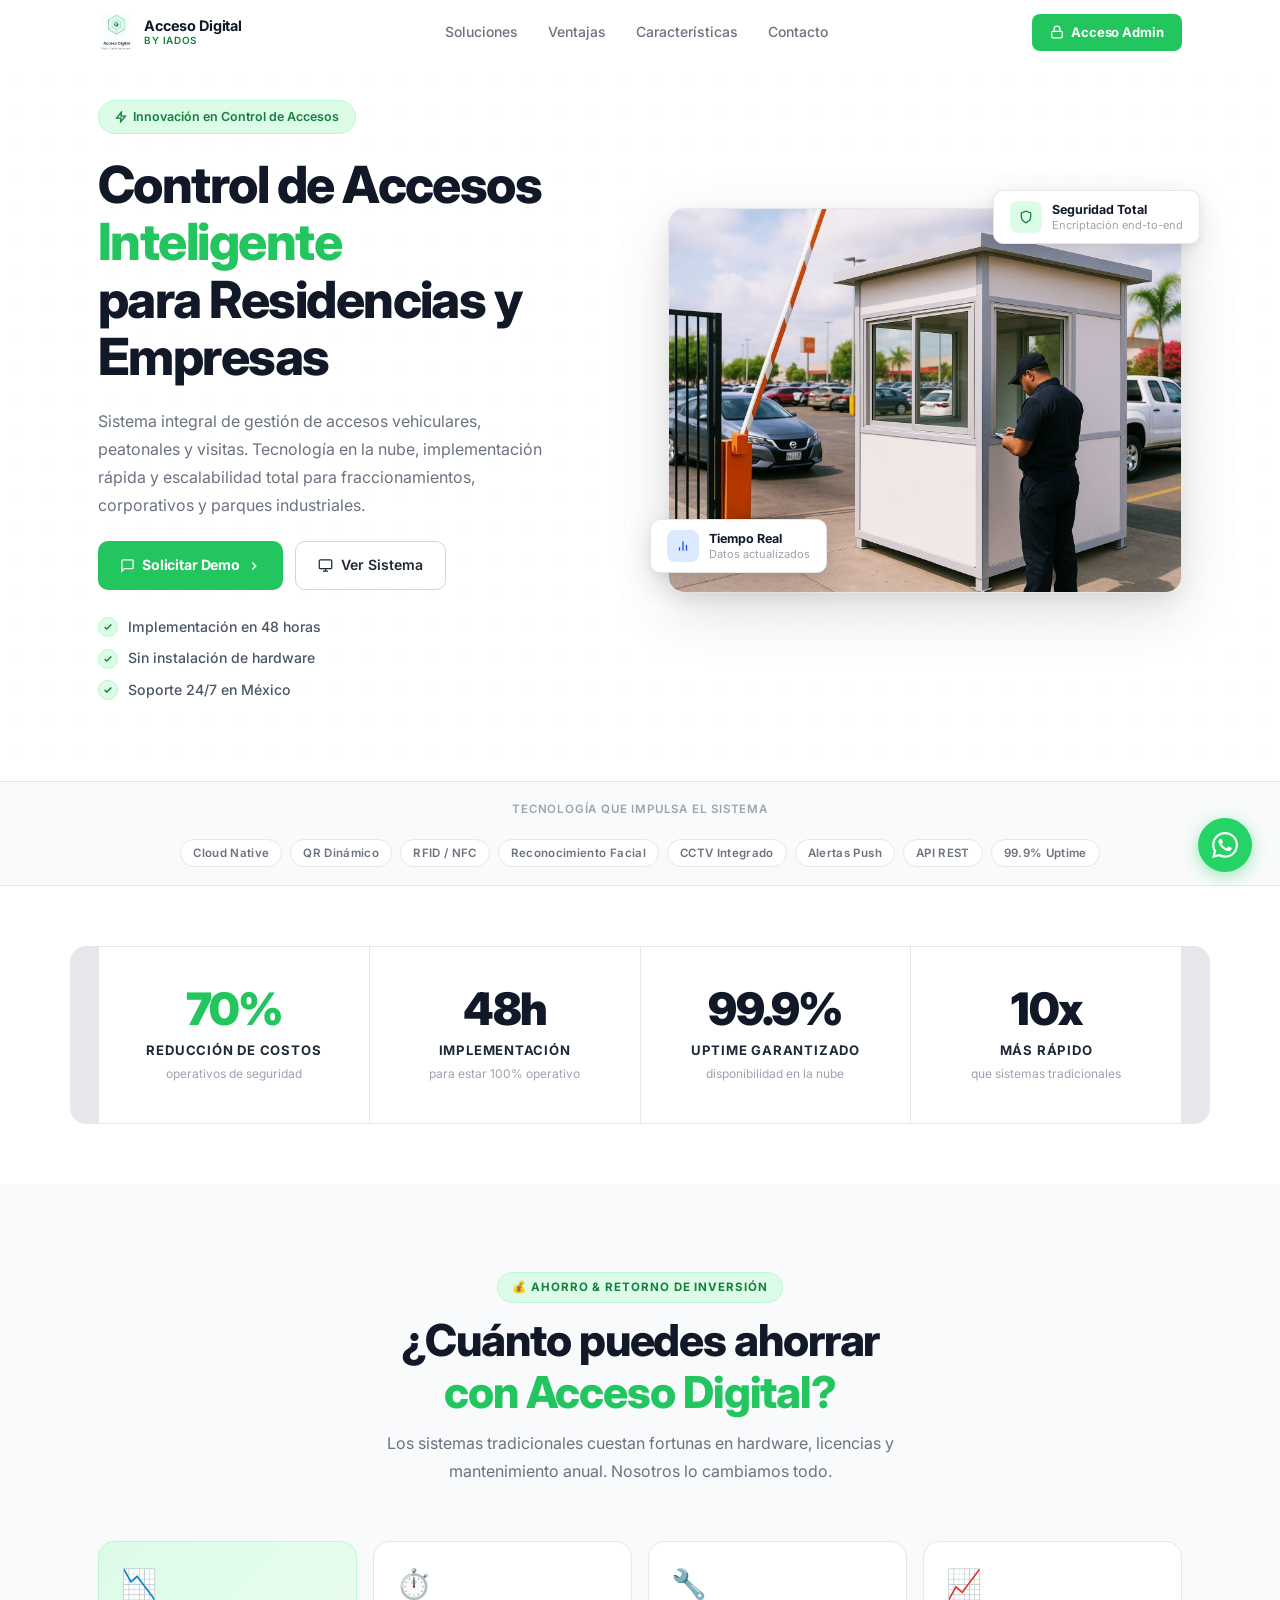
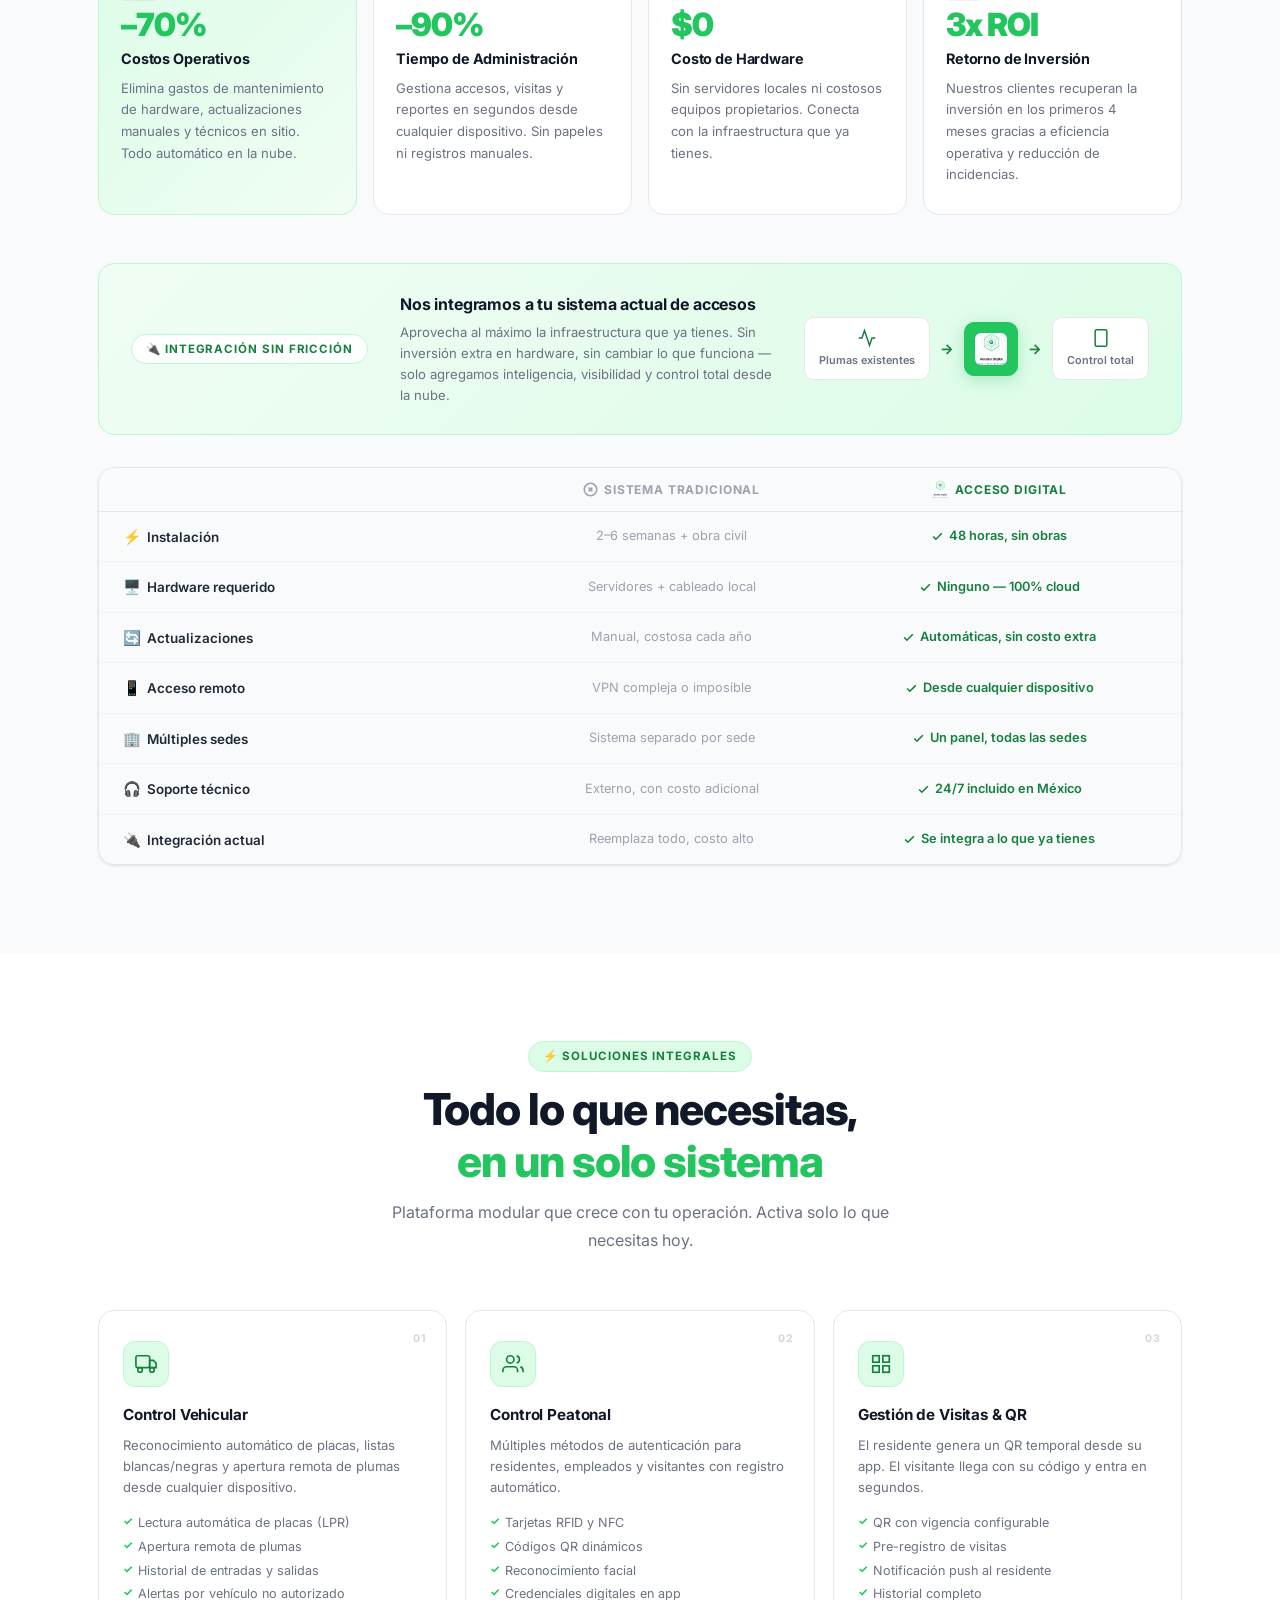
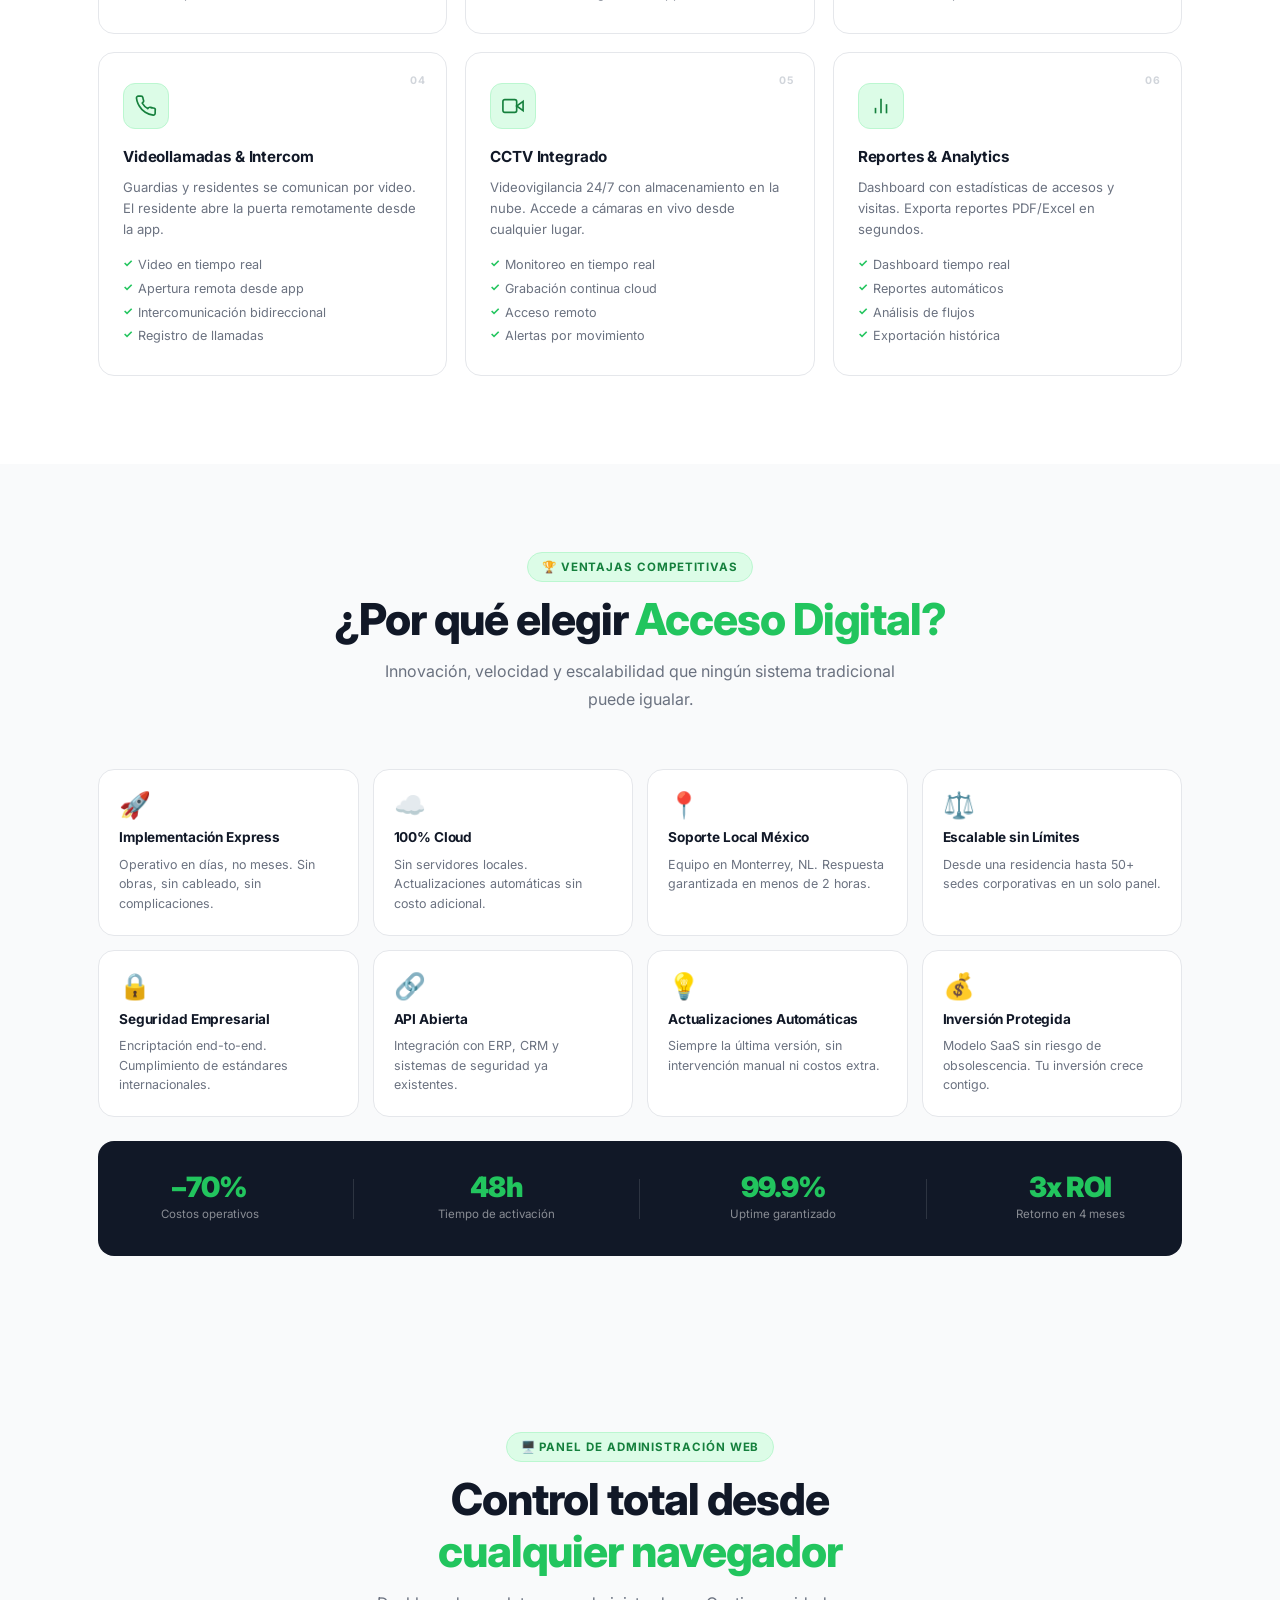
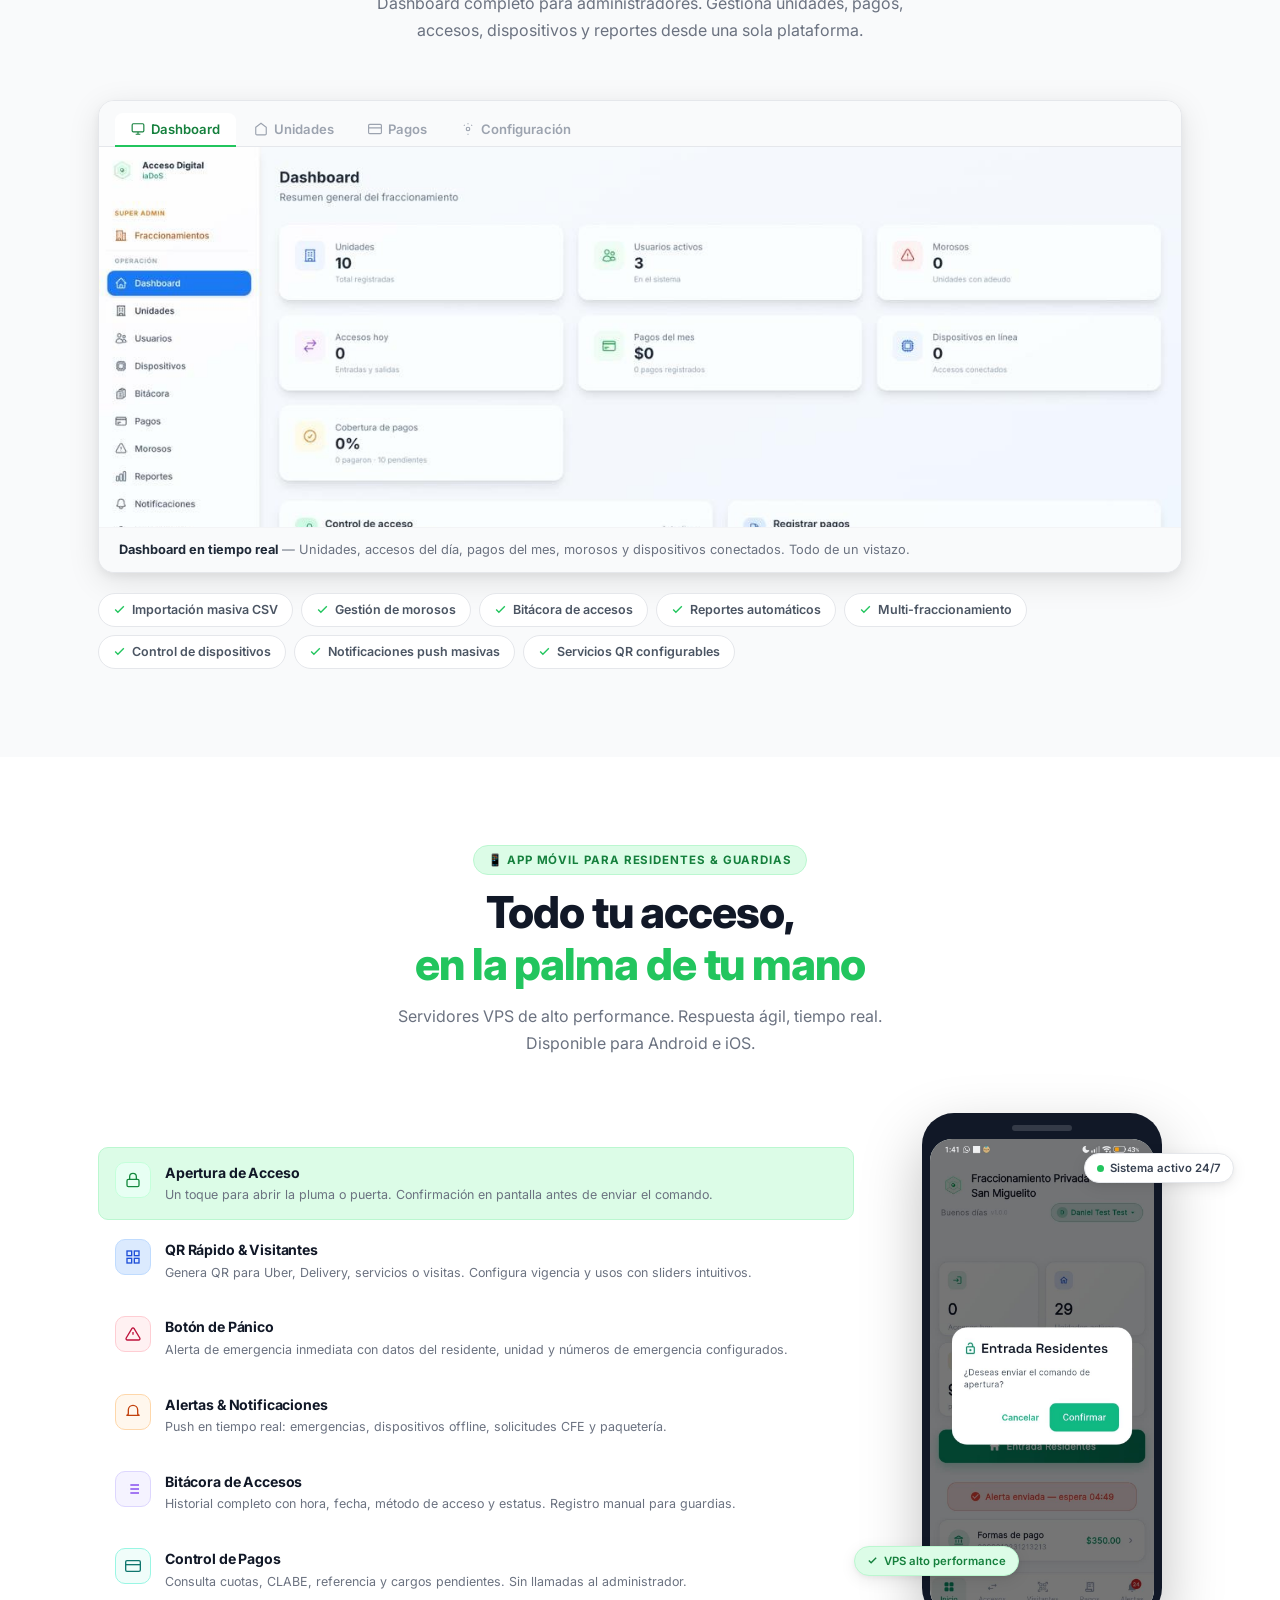
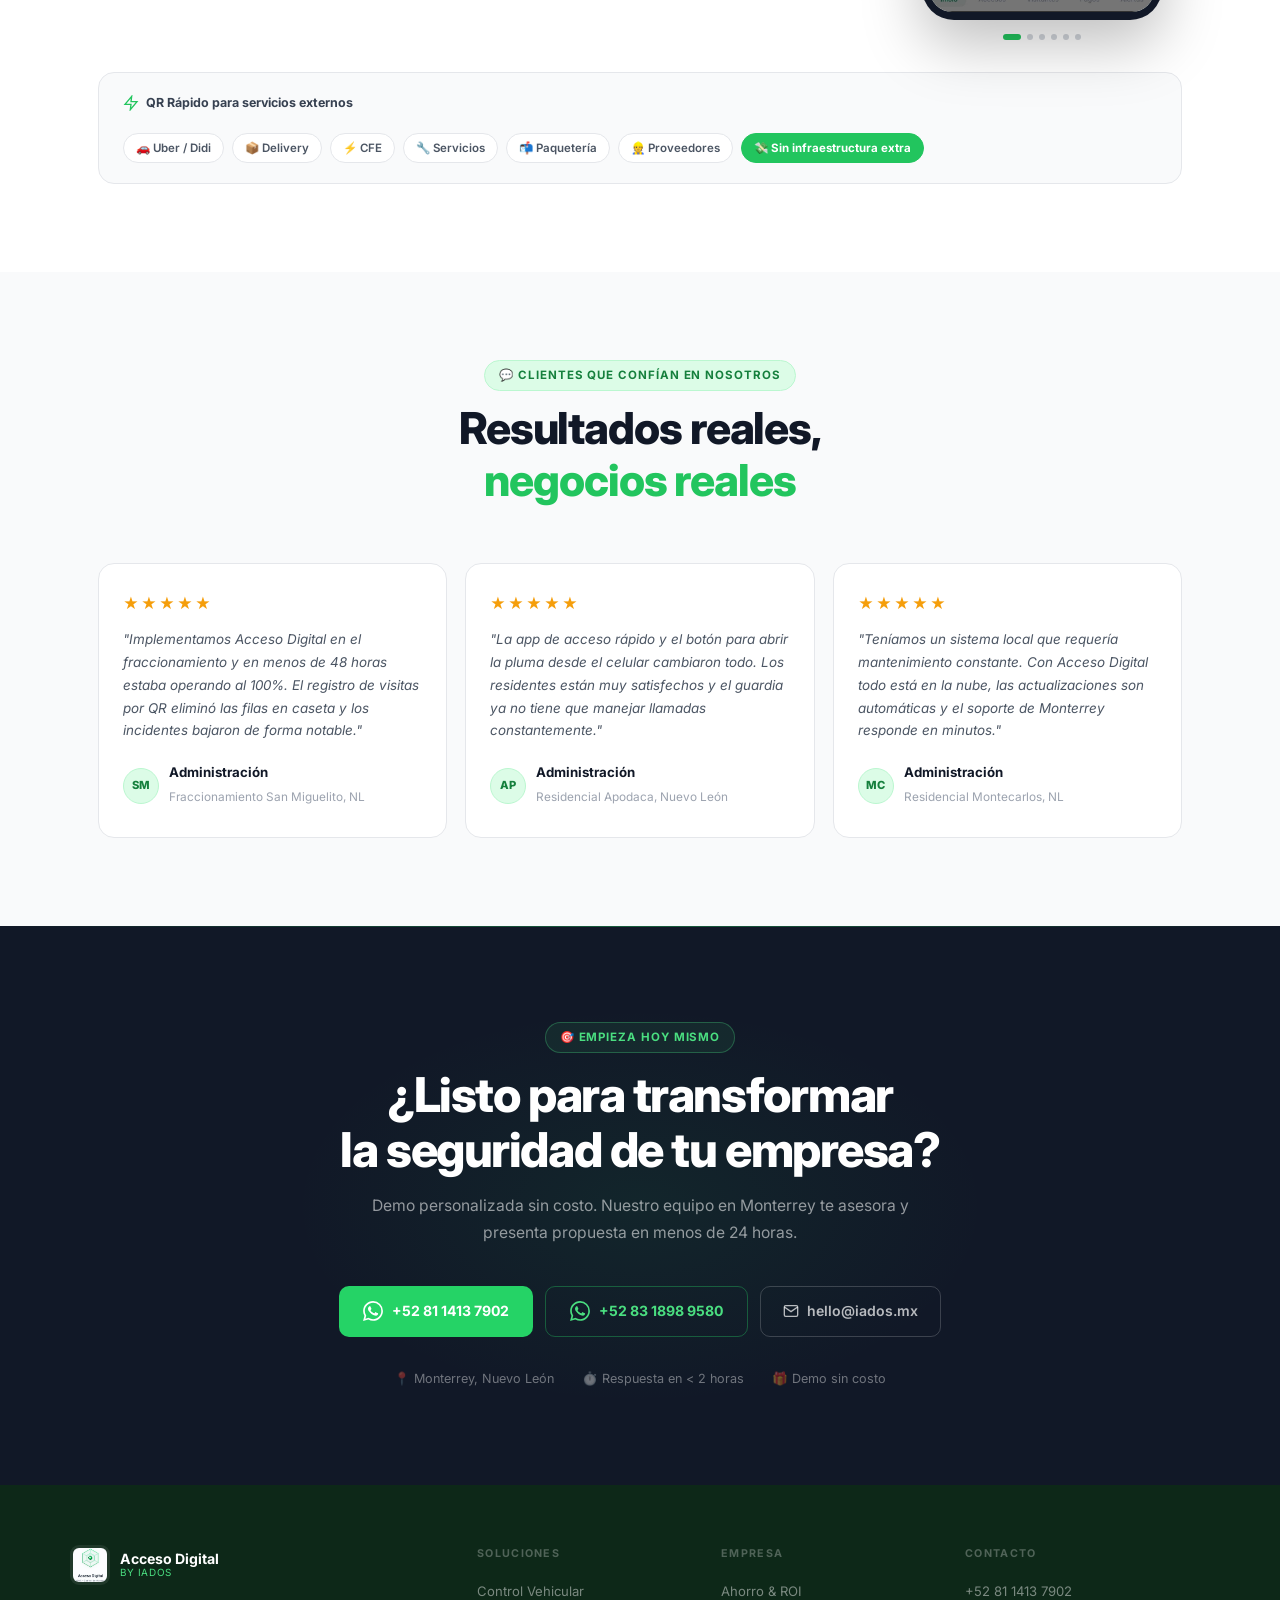
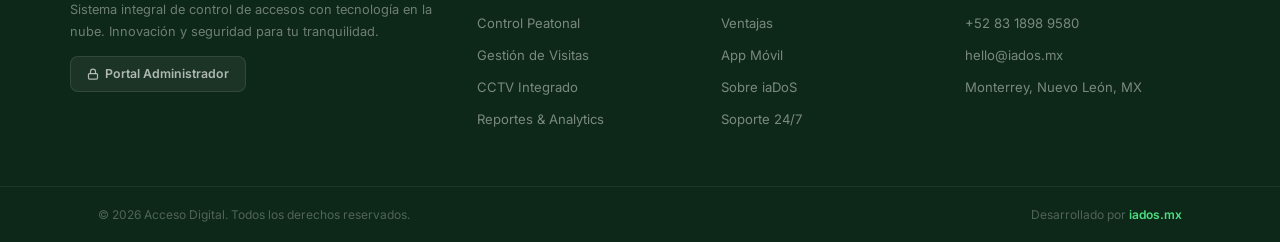
==== commit 9e659913: "Add files via upload" ====
--- a/index.html
+++ b/index.html
@@ -217,48 +217,69 @@
       </div>
     </div>
 
-    <!-- Tabla comparativa -->
+    <!-- Integration banner -->
+    <div class="integration-banner reveal">
+      <div class="int-badge">🔌 Integración sin fricción</div>
+      <div class="int-content">
+        <h3>Nos integramos a tu sistema actual de accesos</h3>
+        <p>Aprovecha al máximo la infraestructura que ya tienes. Sin inversión extra en hardware, sin cambiar lo que funciona — solo agregamos inteligencia, visibilidad y control total desde la nube.</p>
+      </div>
+      <div class="int-icons">
+        <div class="int-icon"><svg width="20" height="20" viewBox="0 0 24 24" fill="none" stroke="currentColor" stroke-width="1.8"><path d="M22 12h-4l-3 9L9 3l-3 9H2"/></svg><span>Plumas existentes</span></div>
+        <div class="int-arrow">→</div>
+        <div class="int-icon int-icon--center"><img src="images/logo_app.png" width="32" height="32" alt=""/></div>
+        <div class="int-arrow">→</div>
+        <div class="int-icon"><svg width="20" height="20" viewBox="0 0 24 24" fill="none" stroke="currentColor" stroke-width="1.8"><rect x="5" y="2" width="14" height="20" rx="2"/><line x1="12" y1="18" x2="12.01" y2="18"/></svg><span>Control total</span></div>
+      </div>
+    </div>
+
+    <!-- Tabla comparativa rediseñada -->
     <div class="compare-table reveal">
       <div class="compare-head">
-        <div class="compare-col-label"></div>
+        <div></div>
         <div class="compare-col compare-col--old">
-          <svg width="16" height="16" viewBox="0 0 24 24" fill="none" stroke="currentColor" stroke-width="2"><circle cx="12" cy="12" r="10"/><line x1="15" y1="9" x2="9" y2="15"/><line x1="9" y1="9" x2="15" y2="15"/></svg>
+          <svg width="15" height="15" viewBox="0 0 24 24" fill="none" stroke="currentColor" stroke-width="2.5"><circle cx="12" cy="12" r="10"/><line x1="15" y1="9" x2="9" y2="15"/><line x1="9" y1="9" x2="15" y2="15"/></svg>
           Sistema Tradicional
         </div>
         <div class="compare-col compare-col--new">
-          <img src="images/logo_transparent.png" width="18" alt=""/>
+          <img src="images/logo_app.png" width="18" height="18" alt=""/>
           Acceso Digital
         </div>
       </div>
       <div class="compare-row">
-        <div class="compare-label">Instalación</div>
+        <div class="compare-label"><span class="cl-icon">⚡</span>Instalación</div>
         <div class="compare-val bad">2–6 semanas + obra civil</div>
         <div class="compare-val good"><svg width="13" height="13" viewBox="0 0 24 24" fill="none" stroke="currentColor" stroke-width="3"><polyline points="20 6 9 17 4 12"/></svg>48 horas, sin obras</div>
       </div>
       <div class="compare-row">
-        <div class="compare-label">Hardware requerido</div>
+        <div class="compare-label"><span class="cl-icon">🖥️</span>Hardware requerido</div>
         <div class="compare-val bad">Servidores + cableado local</div>
         <div class="compare-val good"><svg width="13" height="13" viewBox="0 0 24 24" fill="none" stroke="currentColor" stroke-width="3"><polyline points="20 6 9 17 4 12"/></svg>Ninguno — 100% cloud</div>
       </div>
       <div class="compare-row">
-        <div class="compare-label">Actualizaciones</div>
+        <div class="compare-label"><span class="cl-icon">🔄</span>Actualizaciones</div>
         <div class="compare-val bad">Manual, costosa cada año</div>
         <div class="compare-val good"><svg width="13" height="13" viewBox="0 0 24 24" fill="none" stroke="currentColor" stroke-width="3"><polyline points="20 6 9 17 4 12"/></svg>Automáticas, sin costo extra</div>
       </div>
       <div class="compare-row">
-        <div class="compare-label">Acceso remoto</div>
+        <div class="compare-label"><span class="cl-icon">📱</span>Acceso remoto</div>
         <div class="compare-val bad">VPN compleja o imposible</div>
         <div class="compare-val good"><svg width="13" height="13" viewBox="0 0 24 24" fill="none" stroke="currentColor" stroke-width="3"><polyline points="20 6 9 17 4 12"/></svg>Desde cualquier dispositivo</div>
       </div>
       <div class="compare-row">
-        <div class="compare-label">Múltiples sedes</div>
+        <div class="compare-label"><span class="cl-icon">🏢</span>Múltiples sedes</div>
         <div class="compare-val bad">Sistema separado por sede</div>
         <div class="compare-val good"><svg width="13" height="13" viewBox="0 0 24 24" fill="none" stroke="currentColor" stroke-width="3"><polyline points="20 6 9 17 4 12"/></svg>Un panel, todas las sedes</div>
       </div>
       <div class="compare-row">
-        <div class="compare-label">Soporte técnico</div>
+        <div class="compare-label"><span class="cl-icon">🎧</span>Soporte técnico</div>
         <div class="compare-val bad">Externo, con costo adicional</div>
         <div class="compare-val good"><svg width="13" height="13" viewBox="0 0 24 24" fill="none" stroke="currentColor" stroke-width="3"><polyline points="20 6 9 17 4 12"/></svg>24/7 incluido en México</div>
+      </div>
+      <div class="compare-row">
+        <div class="compare-label"><span class="cl-icon">🔌</span>Integración actual</div>
+        <div class="compare-val bad">Reemplaza todo, costo alto</div>
+        <div class="compare-val good"><svg width="13" height="13" viewBox="0 0 24 24" fill="none" stroke="currentColor" stroke-width="3"><polyline points="20 6 9 17 4 12"/></svg>Se integra a lo que ya tienes</div>
       </div>
     </div>
   </div>
@@ -445,153 +466,195 @@
   </div>
 </section>
 
-<!-- ═══════════════ FEATURES / DASHBOARD ═══════════════ -->
-<section class="section" id="caracteristicas">
+<!-- ═══════════════ ADMIN WEB SHOWCASE ═══════════════ -->
+<section class="section bg-light" id="caracteristicas">
   <div class="container">
     <div class="section-head">
-      <div class="section-badge">📊 Dashboard & App Móvil</div>
-      <h2 class="section-title">Todo el poder de tu acceso<br/><span class="green">en la palma de tu mano</span></h2>
-      <p class="section-desc">App de ágil respuesta respaldada por servidores VPS de alto performance. Control total, en tiempo real, desde cualquier dispositivo.</p>
-    </div>
-
-    <!-- Feature cards grid - 3 top -->
-    <div class="features-row">
-      <div class="feat-card reveal">
-        <div class="feat-icon feat-icon--green">
-          <svg width="22" height="22" viewBox="0 0 24 24" fill="none" stroke="currentColor" stroke-width="1.8"><rect x="2" y="3" width="20" height="14" rx="2"/><path d="M8 21h8M12 17v4"/></svg>
-        </div>
-        <h3>Dashboard en Tiempo Real</h3>
-        <p>Monitorea accesos, eventos y estadísticas al instante. Registros completos de entradas, salidas y actividad por residente, horario y dispositivo.</p>
-        <ul class="feat-list">
-          <li>Accesos del día en tiempo real</li>
-          <li>Unidades y dispositivos activos</li>
-          <li>Historial completo de eventos</li>
-          <li>Exportación de reportes PDF/Excel</li>
-        </ul>
-      </div>
-      <div class="feat-card reveal" style="--d:.1s">
-        <div class="feat-icon feat-icon--blue">
-          <svg width="22" height="22" viewBox="0 0 24 24" fill="none" stroke="currentColor" stroke-width="1.8"><rect x="3" y="3" width="7" height="7"/><rect x="14" y="3" width="7" height="7"/><rect x="14" y="14" width="7" height="7"/><rect x="3" y="14" width="7" height="7"/></svg>
-        </div>
-        <h3>QR Dinámico & Acceso Rápido</h3>
-        <p>Genera QR temporales para visitas, proveedores y servicios externos en segundos. Configura vigencia, usos máximos y permisos por tipo de visitante.</p>
-        <ul class="feat-list">
-          <li>QR para visitas con vigencia configurable</li>
-          <li>Registro de visita por guardia en app</li>
-          <li>Acceso a servicios externos (CFE, paquetería)</li>
-          <li>Botones conmutadores por tipo de acceso</li>
-        </ul>
-      </div>
-      <div class="feat-card reveal" style="--d:.2s">
-        <div class="feat-icon feat-icon--orange">
-          <svg width="22" height="22" viewBox="0 0 24 24" fill="none" stroke="currentColor" stroke-width="1.8"><path d="M22 17H2a3 3 0 0 0 3-3V9a7 7 0 0 1 14 0v5a3 3 0 0 0 3 3zm-8.27 4a2 2 0 0 1-3.46 0"/></svg>
-        </div>
-        <h3>Alertas & Notificaciones Push</h3>
-        <p>Recibe notificaciones inmediatas de todos los eventos relacionados con tu entorno: accesos, emergencias, servicios y mucho más.</p>
-        <ul class="feat-list">
-          <li>Botón de pánico con alerta inmediata</li>
-          <li>Notificaciones de accesos propios</li>
-          <li>Alertas de CFE, paquetería y servicios</li>
-          <li>Dispositivos desconectados o fuera de línea</li>
-        </ul>
-      </div>
-    </div>
-
-    <!-- Bottom features - 3 more with app screenshot -->
-    <div class="features-bottom">
-      <div class="feat-bottom-cards">
-        <div class="feat-bottom-card reveal">
-          <div class="fbc-header">
-            <div class="feat-icon feat-icon--purple feat-icon--sm">
-              <svg width="18" height="18" viewBox="0 0 24 24" fill="none" stroke="currentColor" stroke-width="1.8"><rect x="1" y="4" width="22" height="16" rx="2"/><line x1="1" y1="10" x2="23" y2="10"/></svg>
-            </div>
+      <div class="section-badge">🖥️ Panel de Administración Web</div>
+      <h2 class="section-title">Control total desde<br/><span class="green">cualquier navegador</span></h2>
+      <p class="section-desc">Dashboard completo para administradores. Gestiona unidades, pagos, accesos, dispositivos y reportes desde una sola plataforma.</p>
+    </div>
+
+    <!-- Admin tabs showcase -->
+    <div class="admin-showcase reveal">
+      <div class="admin-tabs">
+        <button class="atab active" data-tab="0">
+          <svg width="14" height="14" viewBox="0 0 24 24" fill="none" stroke="currentColor" stroke-width="2"><rect x="2" y="3" width="20" height="14" rx="2"/><path d="M8 21h8M12 17v4"/></svg>
+          Dashboard
+        </button>
+        <button class="atab" data-tab="1">
+          <svg width="14" height="14" viewBox="0 0 24 24" fill="none" stroke="currentColor" stroke-width="2"><path d="M3 9l9-7 9 7v11a2 2 0 0 1-2 2H5a2 2 0 0 1-2-2z"/></svg>
+          Unidades
+        </button>
+        <button class="atab" data-tab="2">
+          <svg width="14" height="14" viewBox="0 0 24 24" fill="none" stroke="currentColor" stroke-width="2"><rect x="1" y="4" width="22" height="16" rx="2"/><line x1="1" y1="10" x2="23" y2="10"/></svg>
+          Pagos
+        </button>
+        <button class="atab" data-tab="3">
+          <svg width="14" height="14" viewBox="0 0 24 24" fill="none" stroke="currentColor" stroke-width="2"><circle cx="12" cy="12" r="3"/><path d="M19.07 4.93l-1.41 1.41M4.93 4.93l1.41 1.41M12 2v2M12 20v2"/></svg>
+          Configuración
+        </button>
+      </div>
+      <div class="admin-screen-wrap">
+        <div class="admin-screen active" data-screen="0">
+          <img src="images/admin_dashboard.png" alt="Dashboard principal — accesos, unidades, pagos y dispositivos en tiempo real"/>
+          <div class="admin-caption">
+            <strong>Dashboard en tiempo real</strong> — Unidades, accesos del día, pagos del mes, morosos y dispositivos conectados. Todo de un vistazo.
+          </div>
+        </div>
+        <div class="admin-screen" data-screen="1">
+          <img src="images/admin_unidades.png" alt="Gestión de unidades — propietarios, estado de pago y residentes"/>
+          <div class="admin-caption">
+            <strong>Gestión de unidades</strong> — Alta masiva vía CSV, propietarios, estado de pago, residentes y acciones por unidad.
+          </div>
+        </div>
+        <div class="admin-screen" data-screen="2">
+          <img src="images/admin_pagos.png" alt="Pagos y cargos — cuotas de mantenimiento, estado y vencimiento"/>
+          <div class="admin-caption">
+            <strong>Pagos & cargos</strong> — Administración financiera completa: cargos mensuales, registro masivo CSV y seguimiento por unidad.
+          </div>
+        </div>
+        <div class="admin-screen" data-screen="3">
+          <img src="images/admin_config.png" alt="Configuración — botones de acceso, QR rápido, tema de app"/>
+          <div class="admin-caption">
+            <strong>Configuración avanzada</strong> — Personaliza botones de acceso, habilita QR rápido (Uber, Delivery), tema de la app y más.
+          </div>
+        </div>
+      </div>
+    </div>
+
+    <!-- Admin feature pills -->
+    <div class="admin-features reveal">
+      <div class="af-pill"><svg width="13" height="13" viewBox="0 0 24 24" fill="none" stroke="currentColor" stroke-width="2.5"><polyline points="20 6 9 17 4 12"/></svg>Importación masiva CSV</div>
+      <div class="af-pill"><svg width="13" height="13" viewBox="0 0 24 24" fill="none" stroke="currentColor" stroke-width="2.5"><polyline points="20 6 9 17 4 12"/></svg>Gestión de morosos</div>
+      <div class="af-pill"><svg width="13" height="13" viewBox="0 0 24 24" fill="none" stroke="currentColor" stroke-width="2.5"><polyline points="20 6 9 17 4 12"/></svg>Bitácora de accesos</div>
+      <div class="af-pill"><svg width="13" height="13" viewBox="0 0 24 24" fill="none" stroke="currentColor" stroke-width="2.5"><polyline points="20 6 9 17 4 12"/></svg>Reportes automáticos</div>
+      <div class="af-pill"><svg width="13" height="13" viewBox="0 0 24 24" fill="none" stroke="currentColor" stroke-width="2.5"><polyline points="20 6 9 17 4 12"/></svg>Multi-fraccionamiento</div>
+      <div class="af-pill"><svg width="13" height="13" viewBox="0 0 24 24" fill="none" stroke="currentColor" stroke-width="2.5"><polyline points="20 6 9 17 4 12"/></svg>Control de dispositivos</div>
+      <div class="af-pill"><svg width="13" height="13" viewBox="0 0 24 24" fill="none" stroke="currentColor" stroke-width="2.5"><polyline points="20 6 9 17 4 12"/></svg>Notificaciones push masivas</div>
+      <div class="af-pill"><svg width="13" height="13" viewBox="0 0 24 24" fill="none" stroke="currentColor" stroke-width="2.5"><polyline points="20 6 9 17 4 12"/></svg>Servicios QR configurables</div>
+    </div>
+  </div>
+</section>
+
+<!-- ═══════════════ APP MÓVIL SHOWCASE ═══════════════ -->
+<section class="section" id="app">
+  <div class="container">
+    <div class="section-head">
+      <div class="section-badge">📱 App Móvil para Residentes & Guardias</div>
+      <h2 class="section-title">Todo tu acceso,<br/><span class="green">en la palma de tu mano</span></h2>
+      <p class="section-desc">Servidores VPS de alto performance. Respuesta ágil, tiempo real. Disponible para Android e iOS.</p>
+    </div>
+
+    <!-- App feature tabs with real screenshots -->
+    <div class="app-showcase">
+      <div class="app-feat-list">
+        <div class="app-feat-item active" data-app="0">
+          <div class="afi-icon afi-green">
+            <svg width="16" height="16" viewBox="0 0 24 24" fill="none" stroke="currentColor" stroke-width="2"><rect x="3" y="11" width="18" height="11" rx="2"/><path d="M7 11V7a5 5 0 0 1 10 0v4"/></svg>
+          </div>
+          <div>
+            <h4>Apertura de Acceso</h4>
+            <p>Un toque para abrir la pluma o puerta. Confirmación en pantalla antes de enviar el comando.</p>
+          </div>
+        </div>
+        <div class="app-feat-item" data-app="1">
+          <div class="afi-icon afi-blue">
+            <svg width="16" height="16" viewBox="0 0 24 24" fill="none" stroke="currentColor" stroke-width="2"><rect x="3" y="3" width="7" height="7"/><rect x="14" y="3" width="7" height="7"/><rect x="14" y="14" width="7" height="7"/><rect x="3" y="14" width="7" height="7"/></svg>
+          </div>
+          <div>
+            <h4>QR Rápido & Visitantes</h4>
+            <p>Genera QR para Uber, Delivery, servicios o visitas. Configura vigencia y usos con sliders intuitivos.</p>
+          </div>
+        </div>
+        <div class="app-feat-item" data-app="2">
+          <div class="afi-icon afi-red">
+            <svg width="16" height="16" viewBox="0 0 24 24" fill="none" stroke="currentColor" stroke-width="2"><path d="M10.29 3.86L1.82 18a2 2 0 0 0 1.71 3h16.94a2 2 0 0 0 1.71-3L13.71 3.86a2 2 0 0 0-3.42 0z"/><line x1="12" y1="9" x2="12" y2="13"/><line x1="12" y1="17" x2="12.01" y2="17"/></svg>
+          </div>
+          <div>
+            <h4>Botón de Pánico</h4>
+            <p>Alerta de emergencia inmediata con datos del residente, unidad y números de emergencia configurados.</p>
+          </div>
+        </div>
+        <div class="app-feat-item" data-app="3">
+          <div class="afi-icon afi-orange">
+            <svg width="16" height="16" viewBox="0 0 24 24" fill="none" stroke="currentColor" stroke-width="2"><path d="M22 17H2a3 3 0 0 0 3-3V9a7 7 0 0 1 14 0v5a3 3 0 0 0 3 3z"/></svg>
+          </div>
+          <div>
+            <h4>Alertas & Notificaciones</h4>
+            <p>Push en tiempo real: emergencias, dispositivos offline, solicitudes CFE y paquetería.</p>
+          </div>
+        </div>
+        <div class="app-feat-item" data-app="4">
+          <div class="afi-icon afi-purple">
+            <svg width="16" height="16" viewBox="0 0 24 24" fill="none" stroke="currentColor" stroke-width="2"><line x1="8" y1="6" x2="21" y2="6"/><line x1="8" y1="12" x2="21" y2="12"/><line x1="8" y1="18" x2="21" y2="18"/><line x1="3" y1="6" x2="3.01" y2="6"/><line x1="3" y1="12" x2="3.01" y2="12"/><line x1="3" y1="18" x2="3.01" y2="18"/></svg>
+          </div>
+          <div>
+            <h4>Bitácora de Accesos</h4>
+            <p>Historial completo con hora, fecha, método de acceso y estatus. Registro manual para guardias.</p>
+          </div>
+        </div>
+        <div class="app-feat-item" data-app="5">
+          <div class="afi-icon afi-teal">
+            <svg width="16" height="16" viewBox="0 0 24 24" fill="none" stroke="currentColor" stroke-width="2"><rect x="1" y="4" width="22" height="16" rx="2"/><line x1="1" y1="10" x2="23" y2="10"/></svg>
+          </div>
+          <div>
             <h4>Control de Pagos</h4>
-          </div>
-          <p>Gestiona pagos de mantenimiento, servicios y cuotas directamente desde la app. Historial completo y recordatorios automáticos.</p>
-          <div class="fbc-tag">💰 Ahorro en infraestructura</div>
-        </div>
-        <div class="feat-bottom-card reveal" style="--d:.08s">
-          <div class="fbc-header">
-            <div class="feat-icon feat-icon--teal feat-icon--sm">
-              <svg width="18" height="18" viewBox="0 0 24 24" fill="none" stroke="currentColor" stroke-width="1.8"><path d="M3 9l9-7 9 7v11a2 2 0 0 1-2 2H5a2 2 0 0 1-2-2z"/><polyline points="9 22 9 12 15 12 15 22"/></svg>
-            </div>
-            <h4>Abrir Acceso Remoto</h4>
-          </div>
-          <p>Abre la pluma o puerta del fraccionamiento desde tu teléfono con un solo toque. Sin depender del guardia, a cualquier hora.</p>
-          <div class="fbc-tag">🔓 Un toque = acceso abierto</div>
-        </div>
-        <div class="feat-bottom-card reveal" style="--d:.16s">
-          <div class="fbc-header">
-            <div class="feat-icon feat-icon--red feat-icon--sm">
-              <svg width="18" height="18" viewBox="0 0 24 24" fill="none" stroke="currentColor" stroke-width="1.8"><circle cx="12" cy="12" r="10"/><line x1="12" y1="8" x2="12" y2="12"/><line x1="12" y1="16" x2="12.01" y2="16"/></svg>
-            </div>
-            <h4>Botón de Pánico</h4>
-          </div>
-          <p>Activa una alerta de emergencia instantánea desde la app. Notifica a administradores y guardias en tiempo real con ubicación y datos del usuario.</p>
-          <div class="fbc-tag">🚨 Respuesta en segundos</div>
-        </div>
-        <div class="feat-bottom-card reveal" style="--d:.24s">
-          <div class="fbc-header">
-            <div class="feat-icon feat-icon--green feat-icon--sm">
-              <svg width="18" height="18" viewBox="0 0 24 24" fill="none" stroke="currentColor" stroke-width="1.8"><path d="M17 21v-2a4 4 0 0 0-4-4H5a4 4 0 0 0-4 4v2"/><circle cx="9" cy="7" r="4"/><path d="M23 21v-2a4 4 0 0 0-3-3.87"/><path d="M16 3.13a4 4 0 0 1 0 7.75"/></svg>
-            </div>
-            <h4>Registro de Visitas por Guardia</h4>
-          </div>
-          <p>El guardia registra visitantes directamente desde su app, con foto, datos y destino. Notificación instantánea al residente para autorizar.</p>
-          <div class="fbc-tag">📋 Sin papeles, sin errores</div>
-        </div>
-      </div>
-
-      <div class="feat-phone-showcase reveal-left">
-        <div class="phone-showcase-wrap">
-          <div class="phone-showcase-frame">
-            <img src="images/app_home.png" alt="App Acceso Digital — pantalla principal con accesos, QR y pagos"/>
-          </div>
-          <div class="phone-badge phone-badge--a">
-            <span class="pbadge-dot pbadge-dot--green"></span>
-            <span>Accesos en vivo</span>
-          </div>
-          <div class="phone-badge phone-badge--b">
-            <svg width="12" height="12" viewBox="0 0 24 24" fill="none" stroke="currentColor" stroke-width="2.5"><polyline points="20 6 9 17 4 12"/></svg>
-            <span>VPS Alto Performance</span>
-          </div>
-        </div>
-      </div>
-    </div>
-
-    <!-- Services QR row -->
+            <p>Consulta cuotas, CLABE, referencia y cargos pendientes. Sin llamadas al administrador.</p>
+          </div>
+        </div>
+      </div>
+
+      <div class="app-phone-display">
+        <!-- Auto-carousel phone -->
+        <div class="phone-device">
+          <div class="phone-notch"></div>
+          <div class="phone-screen-carousel" id="appCarousel">
+            <img src="images/app_entrada.png" class="asc-slide active" alt="Apertura de acceso"/>
+            <img src="images/app_qr_rapido.png" class="asc-slide" alt="QR rápido Uber Delivery"/>
+            <img src="images/app_emergencia.png" class="asc-slide" alt="Pantalla de emergencia"/>
+            <img src="images/app_alertas.png" class="asc-slide" alt="Notificaciones y alertas"/>
+            <img src="images/app_bitacora.png" class="asc-slide" alt="Bitácora de accesos"/>
+            <img src="images/app_pagos.png" class="asc-slide" alt="Control de pagos"/>
+          </div>
+        </div>
+        <!-- Dot indicators -->
+        <div class="carousel-dots" id="carouselDots">
+          <span class="cdot active"></span>
+          <span class="cdot"></span>
+          <span class="cdot"></span>
+          <span class="cdot"></span>
+          <span class="cdot"></span>
+          <span class="cdot"></span>
+        </div>
+        <!-- Floating badges -->
+        <div class="app-float-badge afb--a">
+          <span class="afb-dot"></span>
+          Sistema activo 24/7
+        </div>
+        <div class="app-float-badge afb--b">
+          <svg width="11" height="11" viewBox="0 0 24 24" fill="none" stroke="currentColor" stroke-width="3"><polyline points="20 6 9 17 4 12"/></svg>
+          VPS alto performance
+        </div>
+      </div>
+    </div>
+
+    <!-- Services QR strip -->
     <div class="services-qr-row reveal">
       <div class="sqr-title">
-        <svg width="18" height="18" viewBox="0 0 24 24" fill="none" stroke="currentColor" stroke-width="2"><path d="M13 2L3 14h9l-1 8 10-12h-9l1-8z"/></svg>
-        Acceso por QR para Servicios Federales y Externos
+        <svg width="16" height="16" viewBox="0 0 24 24" fill="none" stroke="currentColor" stroke-width="2"><path d="M13 2L3 14h9l-1 8 10-12h-9l1-8z"/></svg>
+        QR Rápido para servicios externos
       </div>
       <div class="sqr-pills">
-        <div class="sqr-pill">
-          <svg width="14" height="14" viewBox="0 0 24 24" fill="none" stroke="currentColor" stroke-width="2"><path d="M13 2L3 14h9l-1 8 10-12h-9l1-8z"/></svg>
-          CFE / Electricidad
-        </div>
-        <div class="sqr-pill">
-          <svg width="14" height="14" viewBox="0 0 24 24" fill="none" stroke="currentColor" stroke-width="2"><rect x="1" y="3" width="15" height="13" rx="2"/><path d="M16 8h4l3 3v5h-7V8z"/><circle cx="5.5" cy="18.5" r="2.5"/><circle cx="18.5" cy="18.5" r="2.5"/></svg>
-          Paquetería & Mensajería
-        </div>
-        <div class="sqr-pill">
-          <svg width="14" height="14" viewBox="0 0 24 24" fill="none" stroke="currentColor" stroke-width="2"><path d="M22 16.92v3a2 2 0 0 1-2.18 2 19.79 19.79 0 0 1-8.63-3.07A19.5 19.5 0 0 1 4.69 12"/></svg>
-          Servicios de Limpieza
-        </div>
-        <div class="sqr-pill">
-          <svg width="14" height="14" viewBox="0 0 24 24" fill="none" stroke="currentColor" stroke-width="2"><path d="M3 9l9-7 9 7v11a2 2 0 0 1-2 2H5a2 2 0 0 1-2-2z"/></svg>
-          Proveedores Autorizados
-        </div>
-        <div class="sqr-pill">
-          <svg width="14" height="14" viewBox="0 0 24 24" fill="none" stroke="currentColor" stroke-width="2"><circle cx="12" cy="12" r="10"/><polyline points="12 6 12 12 16 14"/></svg>
-          Accesos Temporales
-        </div>
-        <div class="sqr-pill sqr-pill--highlight">
-          💸 Ahorro hasta 70% en infraestructura
-        </div>
-      </div>
-    </div>
-
+        <div class="sqr-pill">🚗 Uber / Didi</div>
+        <div class="sqr-pill">📦 Delivery</div>
+        <div class="sqr-pill">⚡ CFE</div>
+        <div class="sqr-pill">🔧 Servicios</div>
+        <div class="sqr-pill">📬 Paquetería</div>
+        <div class="sqr-pill">👷 Proveedores</div>
+        <div class="sqr-pill sqr-pill--highlight">💸 Sin infraestructura extra</div>
+      </div>
+    </div>
   </div>
 </section>
 
--- a/css/style.css
+++ b/css/style.css
@@ -1308,3 +1308,315 @@
   .vent-highlight { grid-template-columns: 1fr 1fr; }
   .cta-meta { flex-direction: column; gap: 8px; align-items: center; }
 }
+
+/* ══════════════════════════════════════════
+   INTEGRATION BANNER
+══════════════════════════════════════════ */
+.integration-banner {
+  background: linear-gradient(135deg, #f0fdf4 0%, #dcfce7 100%);
+  border: 1px solid var(--green-border);
+  border-radius: var(--rl);
+  padding: 28px 32px;
+  display: grid;
+  grid-template-columns: auto 1fr auto;
+  gap: 32px;
+  align-items: center;
+  margin-bottom: 32px;
+}
+.int-badge {
+  font-size: .72rem;
+  font-weight: 700;
+  letter-spacing: .08em;
+  text-transform: uppercase;
+  color: var(--green-text);
+  background: var(--white);
+  border: 1px solid var(--green-border);
+  padding: 5px 14px;
+  border-radius: 999px;
+  white-space: nowrap;
+}
+.int-content h3 {
+  font-size: 1rem;
+  font-weight: 700;
+  color: var(--grey-900);
+  margin-bottom: 4px;
+  letter-spacing: -.01em;
+}
+.int-content p {
+  font-size: .82rem;
+  color: var(--grey-500);
+  line-height: 1.6;
+}
+.int-icons {
+  display: flex;
+  align-items: center;
+  gap: 10px;
+  flex-shrink: 0;
+}
+.int-icon {
+  display: flex;
+  flex-direction: column;
+  align-items: center;
+  gap: 4px;
+  background: var(--white);
+  border: 1px solid var(--grey-200);
+  border-radius: var(--r);
+  padding: 10px 14px;
+  font-size: .68rem;
+  font-weight: 600;
+  color: var(--grey-500);
+  text-align: center;
+}
+.int-icon svg { color: var(--green-text); }
+.int-icon--center {
+  background: var(--green);
+  border-color: var(--green);
+  box-shadow: 0 4px 16px rgba(34,197,94,.3);
+  padding: 10px;
+}
+.int-icon--center img { border-radius: 6px; }
+.int-arrow {
+  font-size: .9rem;
+  color: var(--green-text);
+  font-weight: 700;
+}
+
+/* Compare label icons */
+.cl-icon { margin-right: 6px; font-size: .9rem; }
+
+/* ══════════════════════════════════════════
+   ADMIN SHOWCASE
+══════════════════════════════════════════ */
+.admin-showcase {
+  background: var(--white);
+  border: 1px solid var(--grey-200);
+  border-radius: var(--rl);
+  overflow: hidden;
+  box-shadow: var(--s3);
+  margin-bottom: 20px;
+}
+.admin-tabs {
+  display: flex;
+  gap: 2px;
+  padding: 12px 16px 0;
+  background: var(--grey-50);
+  border-bottom: 1px solid var(--grey-200);
+}
+.atab {
+  display: flex;
+  align-items: center;
+  gap: 6px;
+  padding: 8px 16px;
+  font-size: .82rem;
+  font-weight: 600;
+  color: var(--grey-400);
+  background: none;
+  border: none;
+  border-radius: 8px 8px 0 0;
+  cursor: pointer;
+  transition: all var(--t) var(--ease);
+  font-family: var(--font);
+  border-bottom: 2px solid transparent;
+  margin-bottom: -1px;
+}
+.atab:hover { color: var(--grey-700); background: var(--grey-100); }
+.atab.active {
+  color: var(--green-text);
+  background: var(--white);
+  border-bottom-color: var(--green);
+  box-shadow: 0 1px 0 var(--white);
+}
+.atab svg { flex-shrink: 0; }
+.admin-screen-wrap { position: relative; min-height: 340px; }
+.admin-screen {
+  display: none;
+  flex-direction: column;
+}
+.admin-screen.active { display: flex; }
+.admin-screen img {
+  width: 100%;
+  object-fit: cover;
+  max-height: 380px;
+  object-position: top;
+}
+.admin-caption {
+  padding: 12px 20px;
+  font-size: .8rem;
+  color: var(--grey-500);
+  background: var(--grey-50);
+  border-top: 1px solid var(--grey-100);
+  line-height: 1.5;
+}
+.admin-caption strong { color: var(--grey-800); }
+
+/* Admin feature pills */
+.admin-features {
+  display: flex;
+  flex-wrap: wrap;
+  gap: 8px;
+}
+.af-pill {
+  display: inline-flex;
+  align-items: center;
+  gap: 6px;
+  font-size: .78rem;
+  font-weight: 600;
+  color: var(--grey-600, #4b5563);
+  background: var(--white);
+  border: 1px solid var(--grey-200);
+  padding: 6px 14px;
+  border-radius: 999px;
+  transition: all var(--t) var(--ease);
+}
+.af-pill svg { color: var(--green); flex-shrink: 0; }
+.af-pill:hover { border-color: var(--green-border); background: var(--green-light); color: var(--green-text); }
+
+/* ══════════════════════════════════════════
+   APP MOBILE SHOWCASE + CAROUSEL
+══════════════════════════════════════════ */
+.app-showcase {
+  display: grid;
+  grid-template-columns: 1fr 280px;
+  gap: 48px;
+  align-items: center;
+  margin-bottom: 32px;
+}
+.app-feat-list {
+  display: flex;
+  flex-direction: column;
+  gap: 4px;
+}
+.app-feat-item {
+  display: flex;
+  gap: 14px;
+  align-items: flex-start;
+  padding: 14px 16px;
+  border-radius: var(--r);
+  border: 1.5px solid transparent;
+  cursor: pointer;
+  transition: all var(--t) var(--ease);
+}
+.app-feat-item:hover { background: var(--grey-50); border-color: var(--grey-200); }
+.app-feat-item.active {
+  background: var(--green-light);
+  border-color: var(--green-border);
+}
+.afi-icon {
+  width: 36px; height: 36px;
+  border-radius: 10px;
+  display: flex;
+  align-items: center;
+  justify-content: center;
+  flex-shrink: 0;
+  border: 1px solid transparent;
+}
+.afi-green { background: var(--green-light); color: var(--green-text); border-color: var(--green-border); }
+.afi-blue  { background: #dbeafe; color: #1d4ed8; border-color: #bfdbfe; }
+.afi-red   { background: #fff1f2; color: #be123c; border-color: #fecdd3; }
+.afi-orange{ background: #fff7ed; color: #c2410c; border-color: #fed7aa; }
+.afi-purple{ background: #f5f3ff; color: #7c3aed; border-color: #ddd6fe; }
+.afi-teal  { background: #f0fdfa; color: #0f766e; border-color: #99f6e4; }
+.app-feat-item.active .afi-icon { filter: brightness(1.05); }
+.app-feat-item h4 {
+  font-size: .88rem;
+  font-weight: 700;
+  color: var(--grey-900);
+  margin-bottom: 2px;
+  letter-spacing: -.01em;
+}
+.app-feat-item p {
+  font-size: .78rem;
+  color: var(--grey-500);
+  line-height: 1.5;
+}
+
+/* Phone device frame */
+.app-phone-display {
+  position: relative;
+  display: flex;
+  flex-direction: column;
+  align-items: center;
+  gap: 14px;
+}
+.phone-device {
+  width: 240px;
+  background: var(--grey-900);
+  border-radius: 32px;
+  padding: 12px 8px 8px;
+  box-shadow: 0 24px 60px rgba(0,0,0,.25), 0 0 0 2px rgba(255,255,255,.08);
+  position: relative;
+}
+.phone-notch {
+  width: 60px; height: 6px;
+  background: rgba(255,255,255,.15);
+  border-radius: 3px;
+  margin: 0 auto 8px;
+}
+.phone-screen-carousel {
+  border-radius: 22px;
+  overflow: hidden;
+  position: relative;
+  background: #f0fdf4;
+  aspect-ratio: 9/19;
+}
+.asc-slide {
+  position: absolute;
+  inset: 0;
+  width: 100%;
+  height: 100%;
+  object-fit: cover;
+  object-position: top;
+  opacity: 0;
+  transition: opacity .5s var(--ease);
+}
+.asc-slide.active { opacity: 1; }
+
+/* Dot indicators */
+.carousel-dots {
+  display: flex;
+  gap: 6px;
+  justify-content: center;
+}
+.cdot {
+  width: 6px; height: 6px;
+  border-radius: 50%;
+  background: var(--grey-300);
+  cursor: pointer;
+  transition: all var(--t) var(--ease);
+}
+.cdot.active { background: var(--green); width: 18px; border-radius: 3px; }
+
+/* App floating badges */
+.app-float-badge {
+  position: absolute;
+  display: flex;
+  align-items: center;
+  gap: 6px;
+  background: var(--white);
+  border: 1px solid var(--grey-200);
+  border-radius: 999px;
+  padding: 5px 12px;
+  font-size: .71rem;
+  font-weight: 600;
+  color: var(--grey-700);
+  box-shadow: var(--s2);
+  white-space: nowrap;
+}
+.afb--a { top: 40px; right: -52px; }
+.afb--b { bottom: 64px; left: -48px; color: var(--green-text); border-color: var(--green-border); background: var(--green-light); }
+.afb--b svg { color: var(--green-text); flex-shrink: 0; }
+.afb-dot { width: 7px; height: 7px; background: var(--green); border-radius: 50%; flex-shrink: 0; animation: livePulse 2s ease infinite; }
+
+/* Responsive additions */
+@media (max-width: 1024px) {
+  .app-showcase { grid-template-columns: 1fr; }
+  .app-phone-display { margin: 0 auto; }
+  .afb--a { right: -20px; }
+  .afb--b { left: -20px; }
+  .integration-banner { grid-template-columns: 1fr; gap: 20px; }
+  .int-icons { justify-content: flex-start; }
+}
+@media (max-width: 768px) {
+  .admin-tabs { overflow-x: auto; }
+  .app-showcase { gap: 32px; }
+}
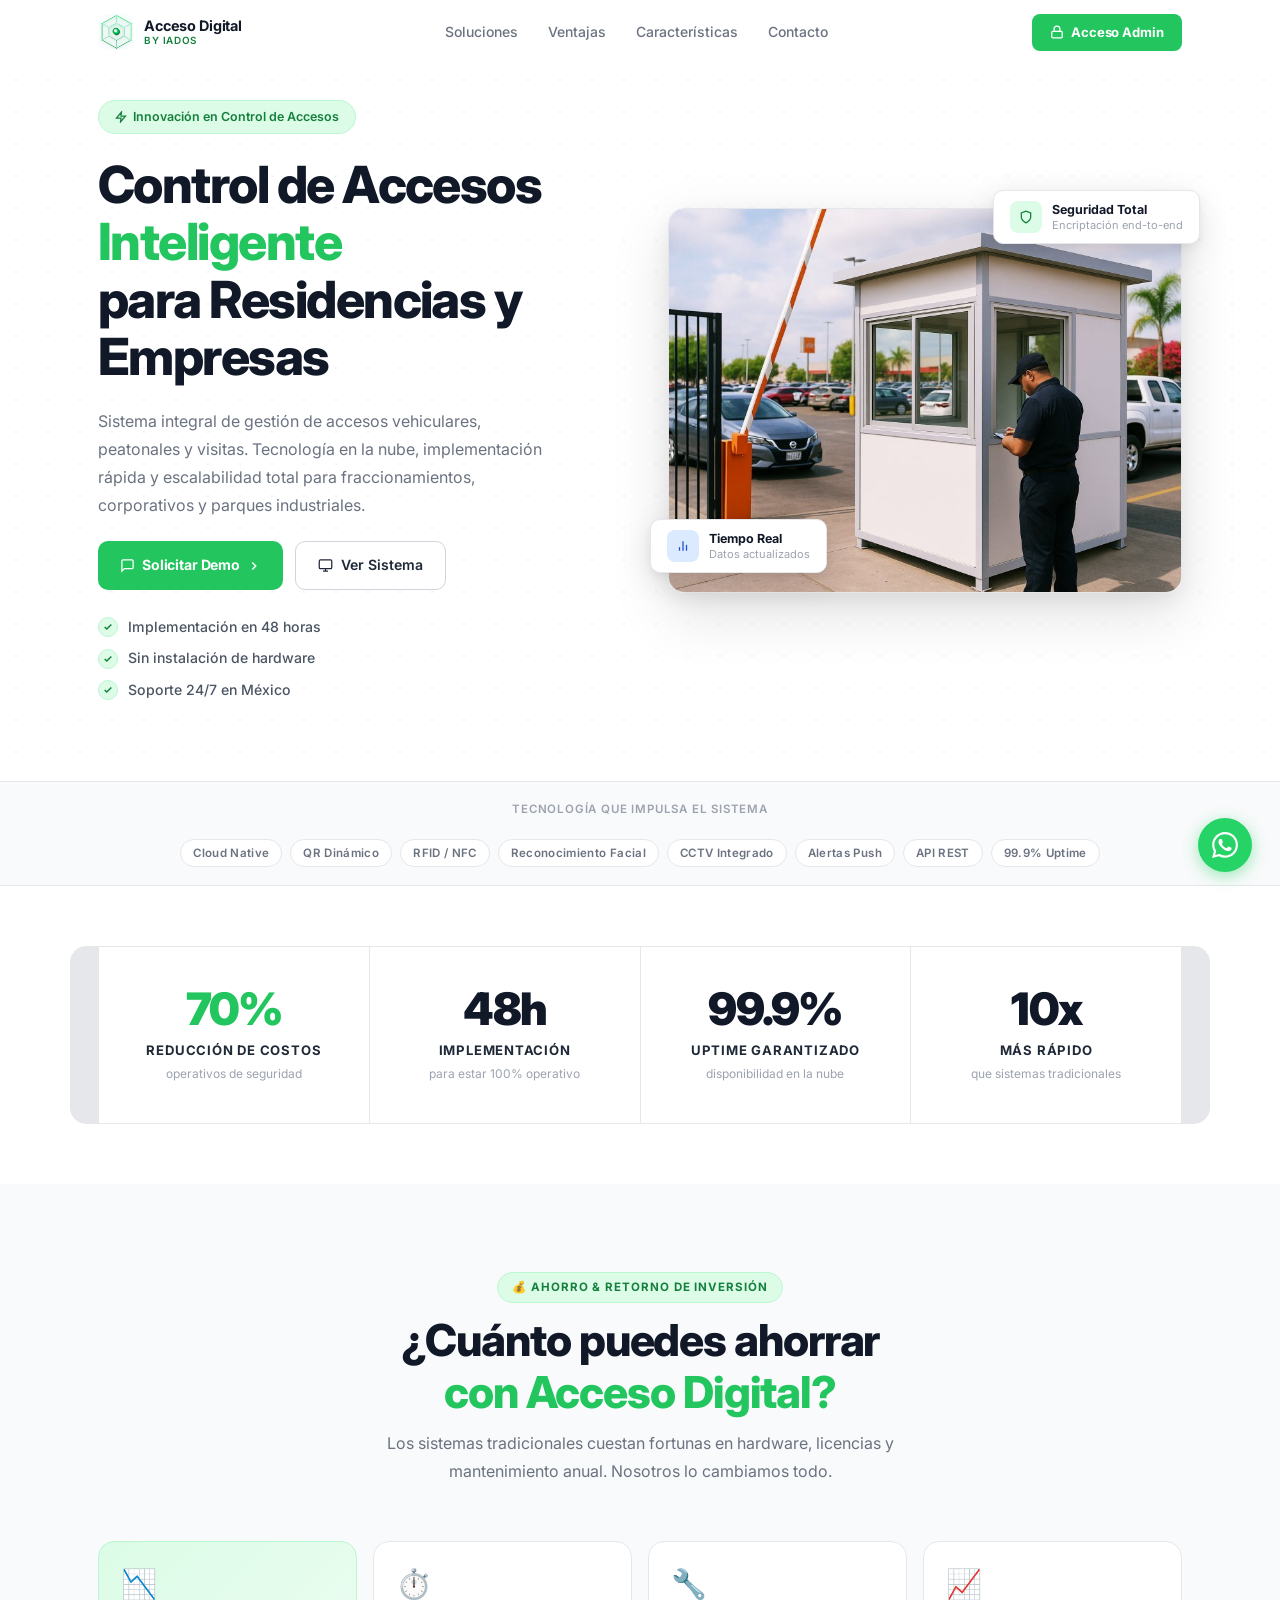
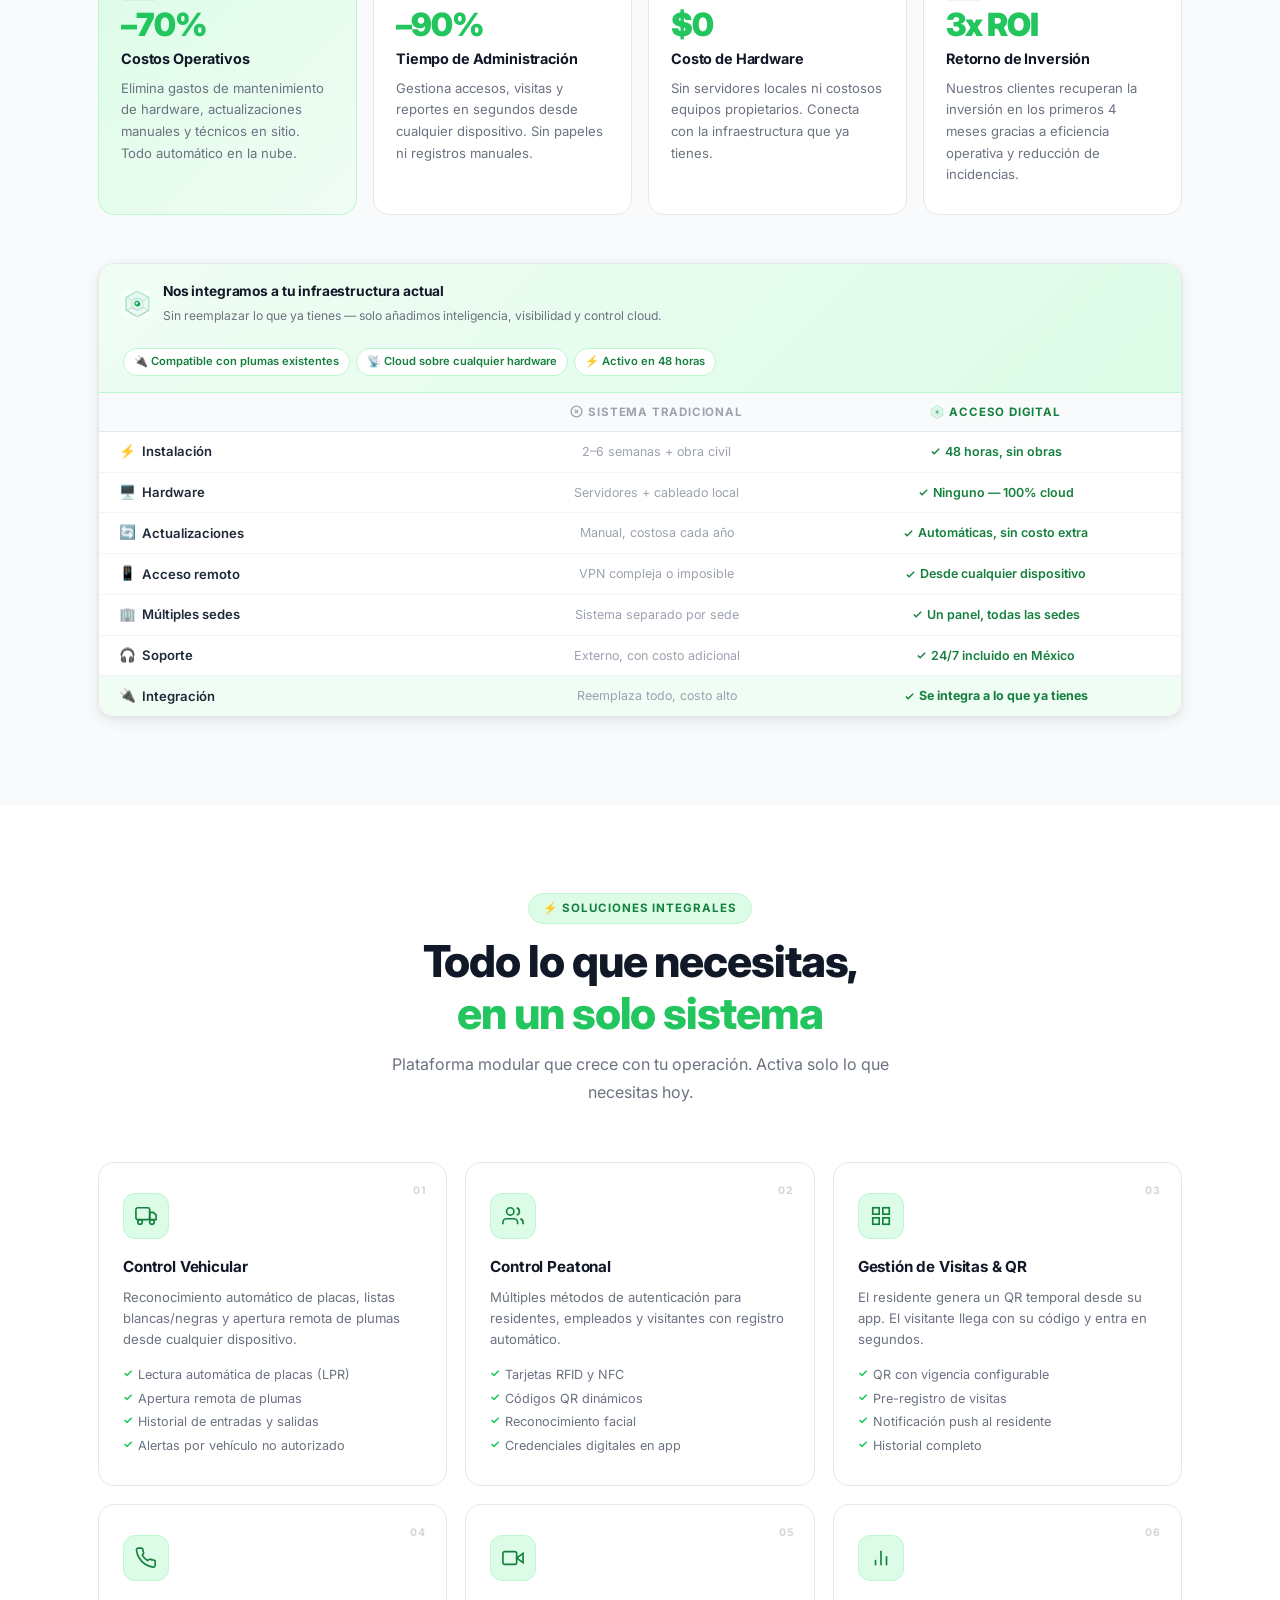
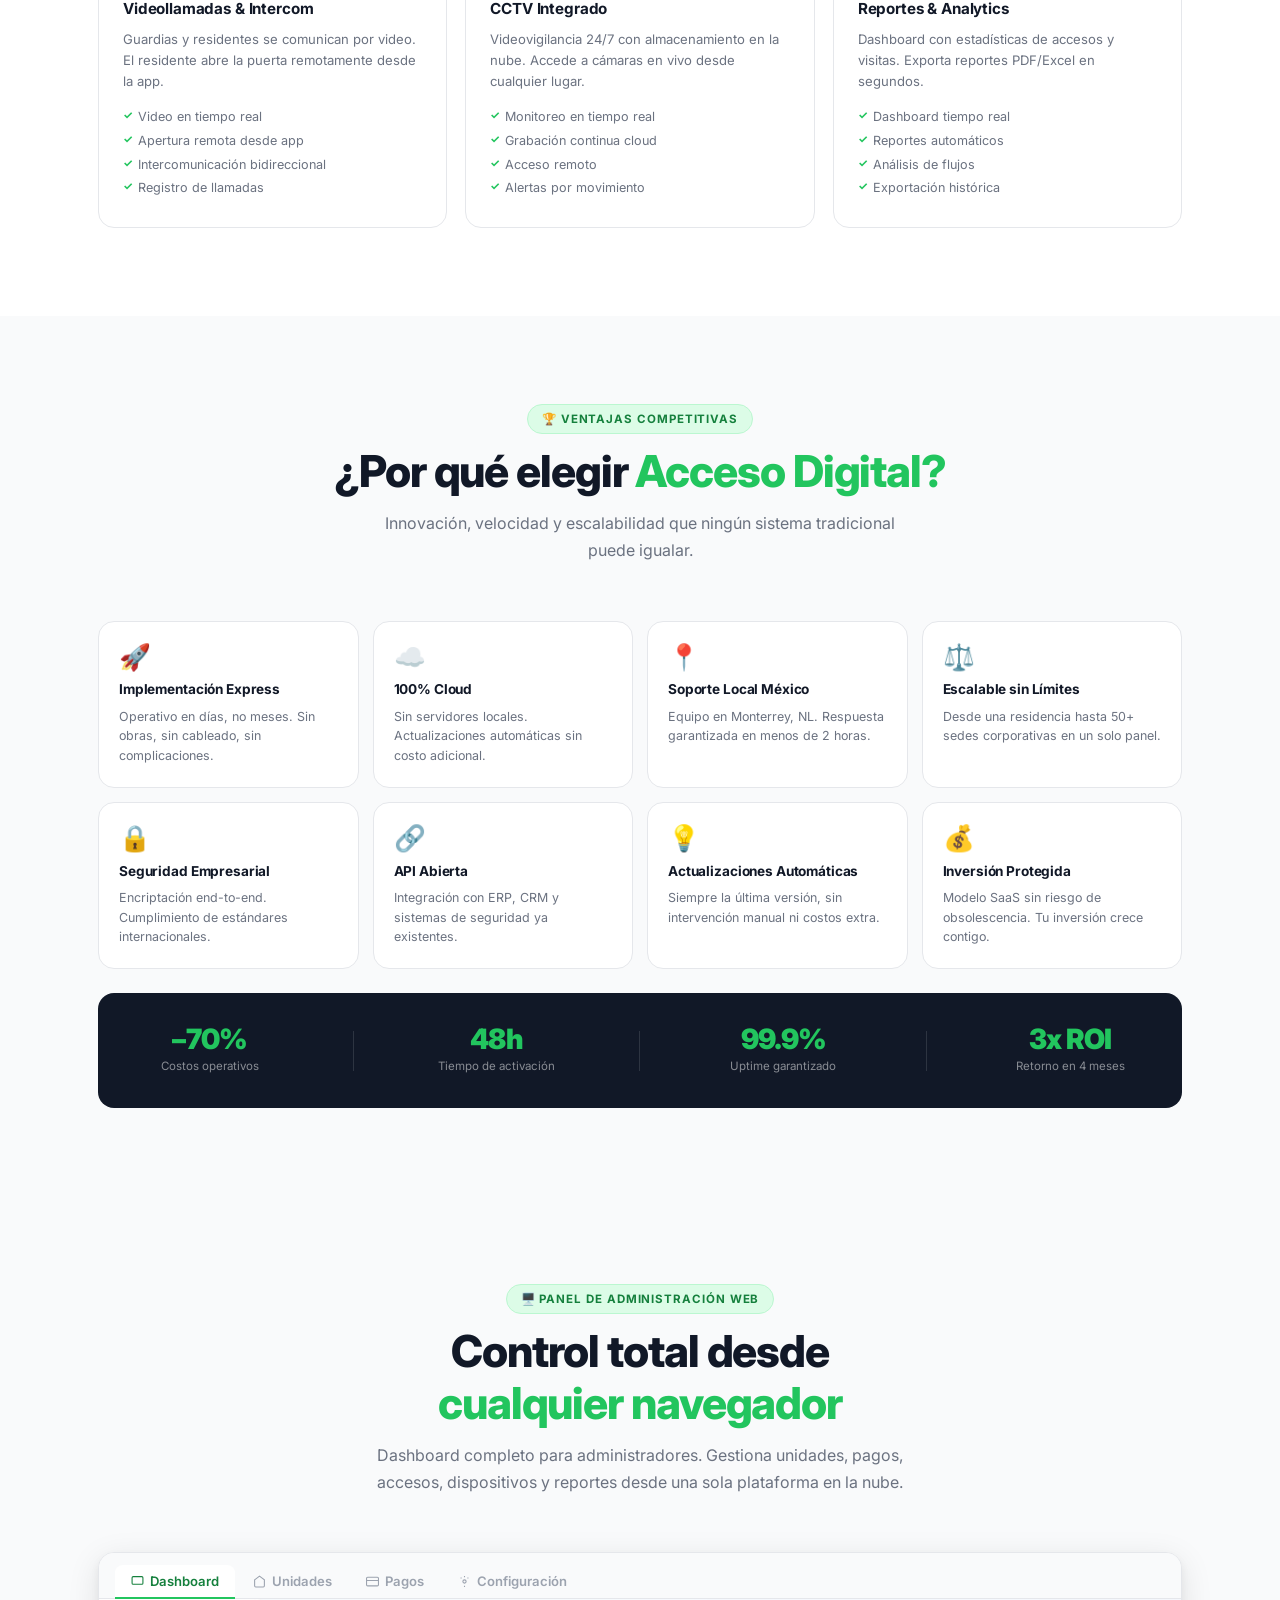
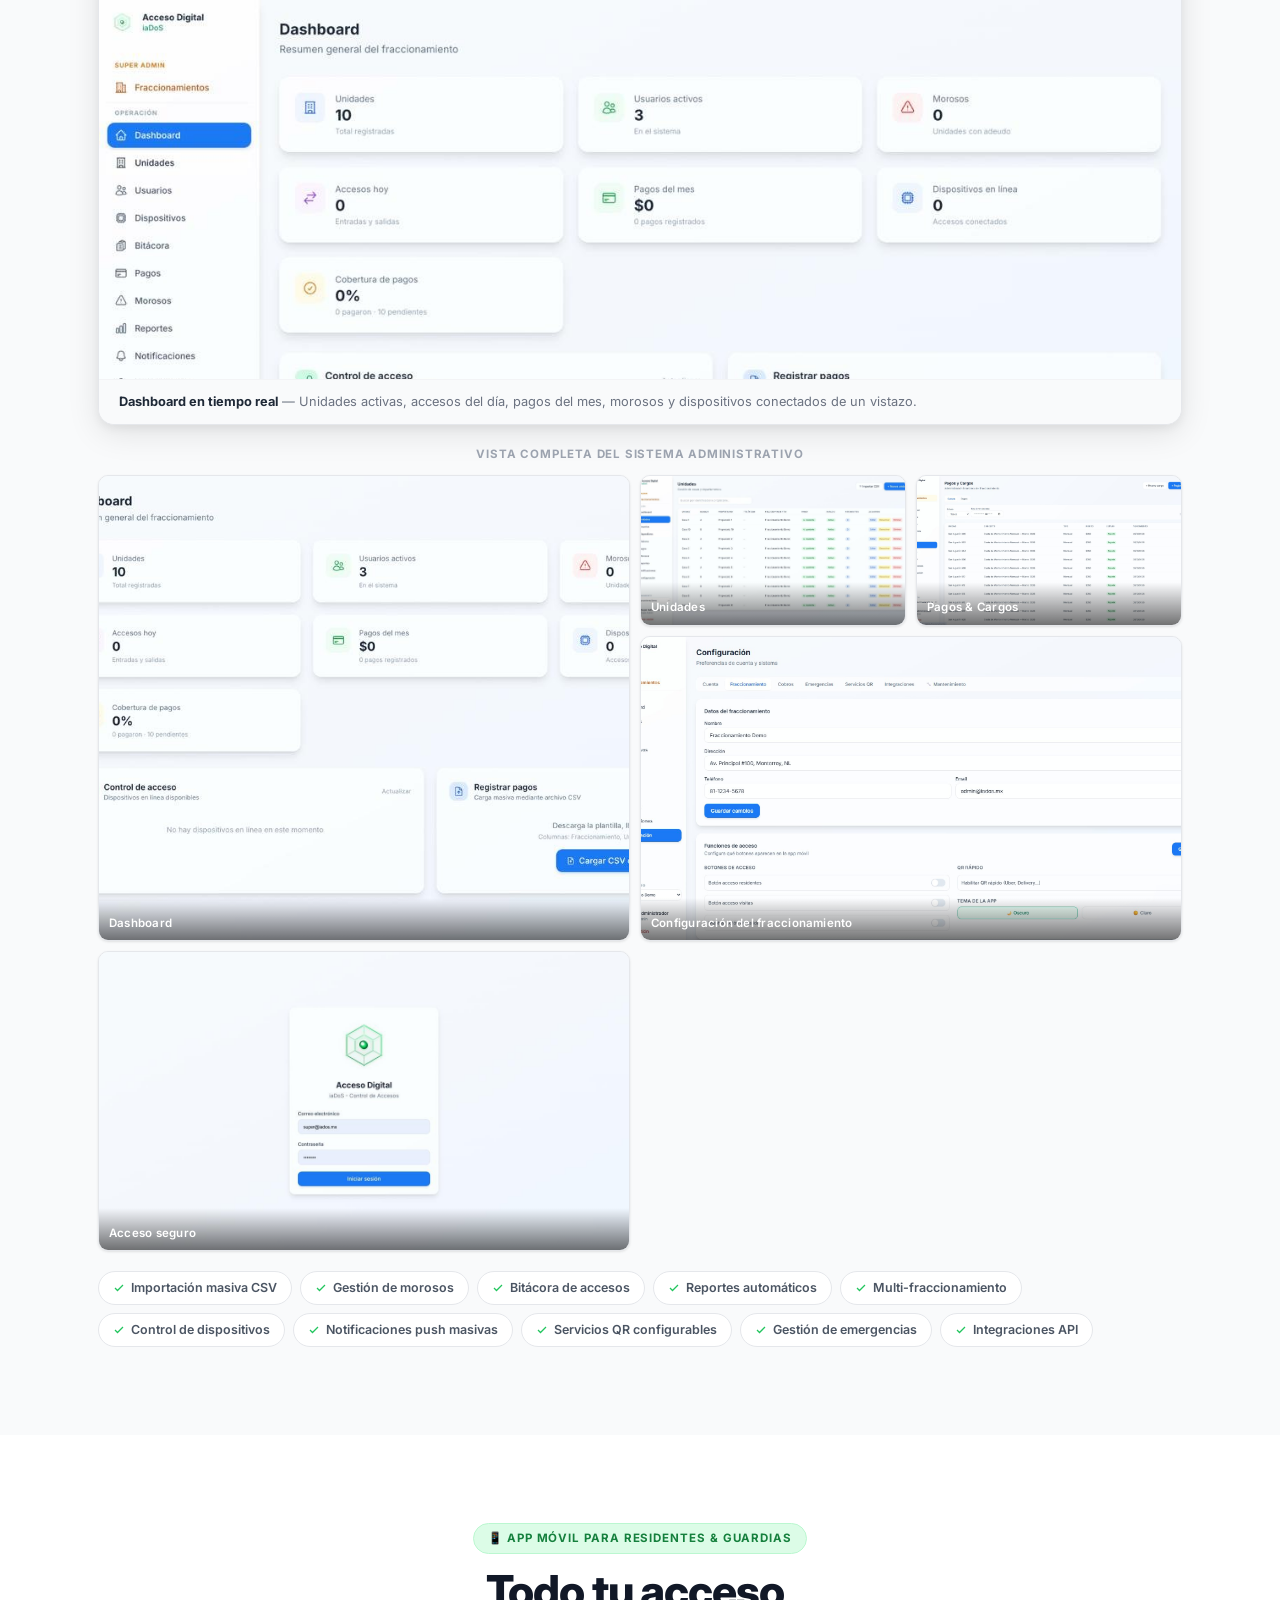
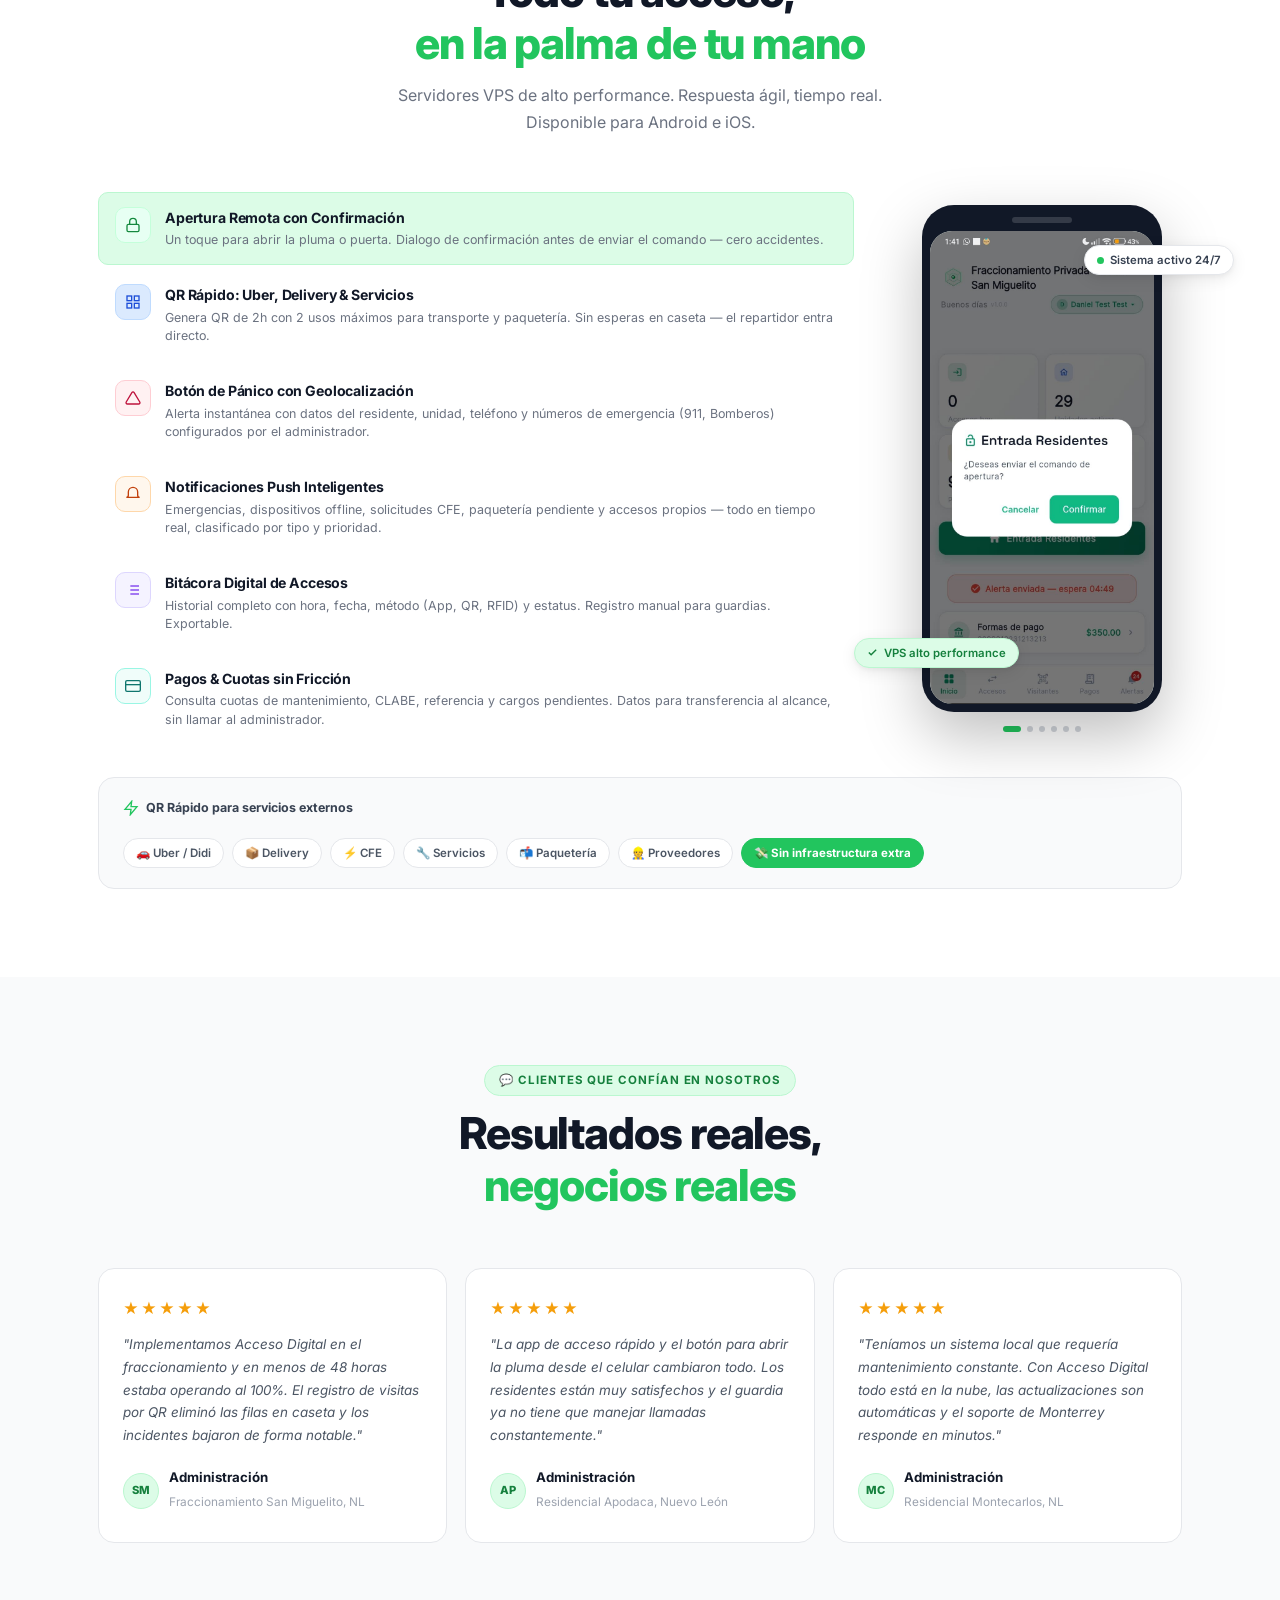
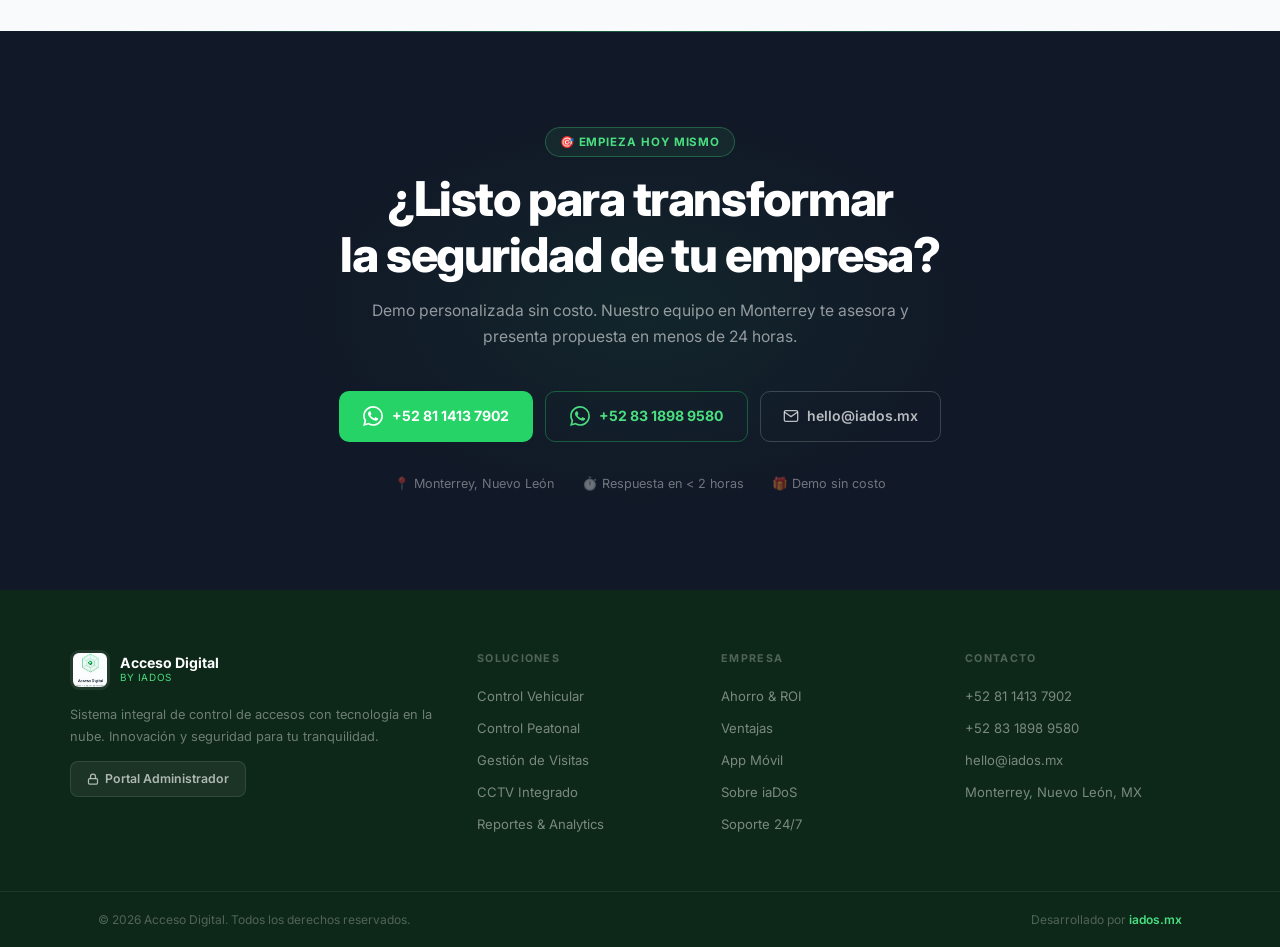
==== commit 284fc12b: "Add files via upload" ====
--- a/index.html
+++ b/index.html
@@ -36,7 +36,7 @@
 <header class="navbar" id="navbar">
   <div class="navbar-inner">
     <a href="#" class="navbar-logo">
-      <img src="images/logo_app.png" alt="Acceso Digital iaDoS" width="36" height="36"/>
+      <img src="images/logo_nav.png" alt="Acceso Digital iaDoS" width="36" height="36"/>
       <div class="navbar-brand">
         <span class="navbar-name">Acceso Digital</span>
         <span class="navbar-sub">by iaDoS</span>
@@ -217,69 +217,44 @@
       </div>
     </div>
 
-    <!-- Integration banner -->
-    <div class="integration-banner reveal">
-      <div class="int-badge">🔌 Integración sin fricción</div>
-      <div class="int-content">
-        <h3>Nos integramos a tu sistema actual de accesos</h3>
-        <p>Aprovecha al máximo la infraestructura que ya tienes. Sin inversión extra en hardware, sin cambiar lo que funciona — solo agregamos inteligencia, visibilidad y control total desde la nube.</p>
-      </div>
-      <div class="int-icons">
-        <div class="int-icon"><svg width="20" height="20" viewBox="0 0 24 24" fill="none" stroke="currentColor" stroke-width="1.8"><path d="M22 12h-4l-3 9L9 3l-3 9H2"/></svg><span>Plumas existentes</span></div>
-        <div class="int-arrow">→</div>
-        <div class="int-icon int-icon--center"><img src="images/logo_app.png" width="32" height="32" alt=""/></div>
-        <div class="int-arrow">→</div>
-        <div class="int-icon"><svg width="20" height="20" viewBox="0 0 24 24" fill="none" stroke="currentColor" stroke-width="1.8"><rect x="5" y="2" width="14" height="20" rx="2"/><line x1="12" y1="18" x2="12.01" y2="18"/></svg><span>Control total</span></div>
-      </div>
-    </div>
-
-    <!-- Tabla comparativa rediseñada -->
-    <div class="compare-table reveal">
-      <div class="compare-head">
-        <div></div>
-        <div class="compare-col compare-col--old">
-          <svg width="15" height="15" viewBox="0 0 24 24" fill="none" stroke="currentColor" stroke-width="2.5"><circle cx="12" cy="12" r="10"/><line x1="15" y1="9" x2="9" y2="15"/><line x1="9" y1="9" x2="15" y2="15"/></svg>
-          Sistema Tradicional
-        </div>
-        <div class="compare-col compare-col--new">
-          <img src="images/logo_app.png" width="18" height="18" alt=""/>
-          Acceso Digital
-        </div>
-      </div>
-      <div class="compare-row">
-        <div class="compare-label"><span class="cl-icon">⚡</span>Instalación</div>
-        <div class="compare-val bad">2–6 semanas + obra civil</div>
-        <div class="compare-val good"><svg width="13" height="13" viewBox="0 0 24 24" fill="none" stroke="currentColor" stroke-width="3"><polyline points="20 6 9 17 4 12"/></svg>48 horas, sin obras</div>
-      </div>
-      <div class="compare-row">
-        <div class="compare-label"><span class="cl-icon">🖥️</span>Hardware requerido</div>
-        <div class="compare-val bad">Servidores + cableado local</div>
-        <div class="compare-val good"><svg width="13" height="13" viewBox="0 0 24 24" fill="none" stroke="currentColor" stroke-width="3"><polyline points="20 6 9 17 4 12"/></svg>Ninguno — 100% cloud</div>
-      </div>
-      <div class="compare-row">
-        <div class="compare-label"><span class="cl-icon">🔄</span>Actualizaciones</div>
-        <div class="compare-val bad">Manual, costosa cada año</div>
-        <div class="compare-val good"><svg width="13" height="13" viewBox="0 0 24 24" fill="none" stroke="currentColor" stroke-width="3"><polyline points="20 6 9 17 4 12"/></svg>Automáticas, sin costo extra</div>
-      </div>
-      <div class="compare-row">
-        <div class="compare-label"><span class="cl-icon">📱</span>Acceso remoto</div>
-        <div class="compare-val bad">VPN compleja o imposible</div>
-        <div class="compare-val good"><svg width="13" height="13" viewBox="0 0 24 24" fill="none" stroke="currentColor" stroke-width="3"><polyline points="20 6 9 17 4 12"/></svg>Desde cualquier dispositivo</div>
-      </div>
-      <div class="compare-row">
-        <div class="compare-label"><span class="cl-icon">🏢</span>Múltiples sedes</div>
-        <div class="compare-val bad">Sistema separado por sede</div>
-        <div class="compare-val good"><svg width="13" height="13" viewBox="0 0 24 24" fill="none" stroke="currentColor" stroke-width="3"><polyline points="20 6 9 17 4 12"/></svg>Un panel, todas las sedes</div>
-      </div>
-      <div class="compare-row">
-        <div class="compare-label"><span class="cl-icon">🎧</span>Soporte técnico</div>
-        <div class="compare-val bad">Externo, con costo adicional</div>
-        <div class="compare-val good"><svg width="13" height="13" viewBox="0 0 24 24" fill="none" stroke="currentColor" stroke-width="3"><polyline points="20 6 9 17 4 12"/></svg>24/7 incluido en México</div>
-      </div>
-      <div class="compare-row">
-        <div class="compare-label"><span class="cl-icon">🔌</span>Integración actual</div>
-        <div class="compare-val bad">Reemplaza todo, costo alto</div>
-        <div class="compare-val good"><svg width="13" height="13" viewBox="0 0 24 24" fill="none" stroke="currentColor" stroke-width="3"><polyline points="20 6 9 17 4 12"/></svg>Se integra a lo que ya tienes</div>
+    <!-- Tabla comparativa compacta con mensaje de integración integrado -->
+    <div class="cmp-v2 reveal">
+      <!-- Header con mensaje de integración -->
+      <div class="cmpv2-integration">
+        <div class="cmpv2-int-left">
+          <img src="images/logo_nav.png" width="28" height="28" alt=""/>
+          <div>
+            <strong>Nos integramos a tu infraestructura actual</strong>
+            <span>Sin reemplazar lo que ya tienes — solo añadimos inteligencia, visibilidad y control cloud.</span>
+          </div>
+        </div>
+        <div class="cmpv2-int-badges">
+          <span>🔌 Compatible con plumas existentes</span>
+          <span>📡 Cloud sobre cualquier hardware</span>
+          <span>⚡ Activo en 48 horas</span>
+        </div>
+      </div>
+
+      <!-- Tabla compacta -->
+      <div class="cmpv2-table">
+        <div class="cmpv2-head">
+          <div></div>
+          <div class="cmpv2-col cmpv2-old">
+            <svg width="13" height="13" viewBox="0 0 24 24" fill="none" stroke="currentColor" stroke-width="2.5"><circle cx="12" cy="12" r="10"/><line x1="15" y1="9" x2="9" y2="15"/><line x1="9" y1="9" x2="15" y2="15"/></svg>
+            Sistema Tradicional
+          </div>
+          <div class="cmpv2-col cmpv2-new">
+            <img src="images/logo_nav.png" width="14" height="14" alt=""/>
+            Acceso Digital
+          </div>
+        </div>
+        <div class="cmpv2-row"><div class="cmpv2-lbl"><span>⚡</span>Instalación</div><div class="cmpv2-v bad">2–6 semanas + obra civil</div><div class="cmpv2-v good"><svg width="11" height="11" viewBox="0 0 24 24" fill="none" stroke="currentColor" stroke-width="3"><polyline points="20 6 9 17 4 12"/></svg>48 horas, sin obras</div></div>
+        <div class="cmpv2-row"><div class="cmpv2-lbl"><span>🖥️</span>Hardware</div><div class="cmpv2-v bad">Servidores + cableado local</div><div class="cmpv2-v good"><svg width="11" height="11" viewBox="0 0 24 24" fill="none" stroke="currentColor" stroke-width="3"><polyline points="20 6 9 17 4 12"/></svg>Ninguno — 100% cloud</div></div>
+        <div class="cmpv2-row"><div class="cmpv2-lbl"><span>🔄</span>Actualizaciones</div><div class="cmpv2-v bad">Manual, costosa cada año</div><div class="cmpv2-v good"><svg width="11" height="11" viewBox="0 0 24 24" fill="none" stroke="currentColor" stroke-width="3"><polyline points="20 6 9 17 4 12"/></svg>Automáticas, sin costo extra</div></div>
+        <div class="cmpv2-row"><div class="cmpv2-lbl"><span>📱</span>Acceso remoto</div><div class="cmpv2-v bad">VPN compleja o imposible</div><div class="cmpv2-v good"><svg width="11" height="11" viewBox="0 0 24 24" fill="none" stroke="currentColor" stroke-width="3"><polyline points="20 6 9 17 4 12"/></svg>Desde cualquier dispositivo</div></div>
+        <div class="cmpv2-row"><div class="cmpv2-lbl"><span>🏢</span>Múltiples sedes</div><div class="cmpv2-v bad">Sistema separado por sede</div><div class="cmpv2-v good"><svg width="11" height="11" viewBox="0 0 24 24" fill="none" stroke="currentColor" stroke-width="3"><polyline points="20 6 9 17 4 12"/></svg>Un panel, todas las sedes</div></div>
+        <div class="cmpv2-row"><div class="cmpv2-lbl"><span>🎧</span>Soporte</div><div class="cmpv2-v bad">Externo, con costo adicional</div><div class="cmpv2-v good"><svg width="11" height="11" viewBox="0 0 24 24" fill="none" stroke="currentColor" stroke-width="3"><polyline points="20 6 9 17 4 12"/></svg>24/7 incluido en México</div></div>
+        <div class="cmpv2-row cmpv2-row--hl"><div class="cmpv2-lbl"><span>🔌</span>Integración</div><div class="cmpv2-v bad">Reemplaza todo, costo alto</div><div class="cmpv2-v good"><svg width="11" height="11" viewBox="0 0 24 24" fill="none" stroke="currentColor" stroke-width="3"><polyline points="20 6 9 17 4 12"/></svg><strong>Se integra a lo que ya tienes</strong></div></div>
       </div>
     </div>
   </div>
@@ -472,67 +447,88 @@
     <div class="section-head">
       <div class="section-badge">🖥️ Panel de Administración Web</div>
       <h2 class="section-title">Control total desde<br/><span class="green">cualquier navegador</span></h2>
-      <p class="section-desc">Dashboard completo para administradores. Gestiona unidades, pagos, accesos, dispositivos y reportes desde una sola plataforma.</p>
+      <p class="section-desc">Dashboard completo para administradores. Gestiona unidades, pagos, accesos, dispositivos y reportes desde una sola plataforma en la nube.</p>
     </div>
 
     <!-- Admin tabs showcase -->
     <div class="admin-showcase reveal">
       <div class="admin-tabs">
         <button class="atab active" data-tab="0">
-          <svg width="14" height="14" viewBox="0 0 24 24" fill="none" stroke="currentColor" stroke-width="2"><rect x="2" y="3" width="20" height="14" rx="2"/><path d="M8 21h8M12 17v4"/></svg>
+          <svg width="13" height="13" viewBox="0 0 24 24" fill="none" stroke="currentColor" stroke-width="2"><rect x="2" y="3" width="20" height="14" rx="2"/></svg>
           Dashboard
         </button>
         <button class="atab" data-tab="1">
-          <svg width="14" height="14" viewBox="0 0 24 24" fill="none" stroke="currentColor" stroke-width="2"><path d="M3 9l9-7 9 7v11a2 2 0 0 1-2 2H5a2 2 0 0 1-2-2z"/></svg>
+          <svg width="13" height="13" viewBox="0 0 24 24" fill="none" stroke="currentColor" stroke-width="2"><path d="M3 9l9-7 9 7v11a2 2 0 0 1-2 2H5a2 2 0 0 1-2-2z"/></svg>
           Unidades
         </button>
         <button class="atab" data-tab="2">
-          <svg width="14" height="14" viewBox="0 0 24 24" fill="none" stroke="currentColor" stroke-width="2"><rect x="1" y="4" width="22" height="16" rx="2"/><line x1="1" y1="10" x2="23" y2="10"/></svg>
+          <svg width="13" height="13" viewBox="0 0 24 24" fill="none" stroke="currentColor" stroke-width="2"><rect x="1" y="4" width="22" height="16" rx="2"/><line x1="1" y1="10" x2="23" y2="10"/></svg>
           Pagos
         </button>
         <button class="atab" data-tab="3">
-          <svg width="14" height="14" viewBox="0 0 24 24" fill="none" stroke="currentColor" stroke-width="2"><circle cx="12" cy="12" r="3"/><path d="M19.07 4.93l-1.41 1.41M4.93 4.93l1.41 1.41M12 2v2M12 20v2"/></svg>
+          <svg width="13" height="13" viewBox="0 0 24 24" fill="none" stroke="currentColor" stroke-width="2"><circle cx="12" cy="12" r="3"/><path d="M19.07 4.93l-1.41 1.41M4.93 4.93l1.41 1.41M12 2v2M12 20v2"/></svg>
           Configuración
         </button>
       </div>
       <div class="admin-screen-wrap">
         <div class="admin-screen active" data-screen="0">
-          <img src="images/admin_dashboard.png" alt="Dashboard principal — accesos, unidades, pagos y dispositivos en tiempo real"/>
-          <div class="admin-caption">
-            <strong>Dashboard en tiempo real</strong> — Unidades, accesos del día, pagos del mes, morosos y dispositivos conectados. Todo de un vistazo.
-          </div>
+          <img src="images/admin_dashboard.png" alt="Dashboard principal"/>
+          <div class="admin-caption"><strong>Dashboard en tiempo real</strong> — Unidades activas, accesos del día, pagos del mes, morosos y dispositivos conectados de un vistazo.</div>
         </div>
         <div class="admin-screen" data-screen="1">
-          <img src="images/admin_unidades.png" alt="Gestión de unidades — propietarios, estado de pago y residentes"/>
-          <div class="admin-caption">
-            <strong>Gestión de unidades</strong> — Alta masiva vía CSV, propietarios, estado de pago, residentes y acciones por unidad.
-          </div>
+          <img src="images/admin_unidades.png" alt="Gestión de unidades"/>
+          <div class="admin-caption"><strong>Gestión de unidades</strong> — Alta masiva vía CSV, propietarios, estado de pago, residentes y acciones por unidad.</div>
         </div>
         <div class="admin-screen" data-screen="2">
-          <img src="images/admin_pagos.png" alt="Pagos y cargos — cuotas de mantenimiento, estado y vencimiento"/>
-          <div class="admin-caption">
-            <strong>Pagos & cargos</strong> — Administración financiera completa: cargos mensuales, registro masivo CSV y seguimiento por unidad.
-          </div>
+          <img src="images/admin_pagos.png" alt="Pagos y cargos"/>
+          <div class="admin-caption"><strong>Pagos & cargos</strong> — Administración financiera completa: cargos mensuales, registro masivo CSV y seguimiento por unidad.</div>
         </div>
         <div class="admin-screen" data-screen="3">
-          <img src="images/admin_config.png" alt="Configuración — botones de acceso, QR rápido, tema de app"/>
-          <div class="admin-caption">
-            <strong>Configuración avanzada</strong> — Personaliza botones de acceso, habilita QR rápido (Uber, Delivery), tema de la app y más.
-          </div>
+          <img src="images/admin_config.png" alt="Configuración avanzada"/>
+          <div class="admin-caption"><strong>Configuración avanzada</strong> — Botones de acceso, QR rápido (Uber, Delivery), integraciones, tema de la app y más.</div>
+        </div>
+      </div>
+    </div>
+
+    <!-- Admin mosaic gallery — todas las pantallas visibles -->
+    <div class="admin-gallery reveal">
+      <div class="agallery-label">Vista completa del sistema administrativo</div>
+      <div class="agallery-grid">
+        <div class="agallery-item agallery-item--lg">
+          <img src="images/admin_dashboard.png" alt="Dashboard"/>
+          <div class="agallery-caption">Dashboard</div>
+        </div>
+        <div class="agallery-item">
+          <img src="images/admin_unidades.png" alt="Unidades"/>
+          <div class="agallery-caption">Unidades</div>
+        </div>
+        <div class="agallery-item">
+          <img src="images/admin_pagos.png" alt="Pagos"/>
+          <div class="agallery-caption">Pagos & Cargos</div>
+        </div>
+        <div class="agallery-item agallery-item--wide">
+          <img src="images/admin_config.png" alt="Configuración"/>
+          <div class="agallery-caption">Configuración del fraccionamiento</div>
+        </div>
+        <div class="agallery-item">
+          <img src="images/admin_login.png" alt="Login seguro"/>
+          <div class="agallery-caption">Acceso seguro</div>
         </div>
       </div>
     </div>
 
     <!-- Admin feature pills -->
     <div class="admin-features reveal">
-      <div class="af-pill"><svg width="13" height="13" viewBox="0 0 24 24" fill="none" stroke="currentColor" stroke-width="2.5"><polyline points="20 6 9 17 4 12"/></svg>Importación masiva CSV</div>
-      <div class="af-pill"><svg width="13" height="13" viewBox="0 0 24 24" fill="none" stroke="currentColor" stroke-width="2.5"><polyline points="20 6 9 17 4 12"/></svg>Gestión de morosos</div>
-      <div class="af-pill"><svg width="13" height="13" viewBox="0 0 24 24" fill="none" stroke="currentColor" stroke-width="2.5"><polyline points="20 6 9 17 4 12"/></svg>Bitácora de accesos</div>
-      <div class="af-pill"><svg width="13" height="13" viewBox="0 0 24 24" fill="none" stroke="currentColor" stroke-width="2.5"><polyline points="20 6 9 17 4 12"/></svg>Reportes automáticos</div>
-      <div class="af-pill"><svg width="13" height="13" viewBox="0 0 24 24" fill="none" stroke="currentColor" stroke-width="2.5"><polyline points="20 6 9 17 4 12"/></svg>Multi-fraccionamiento</div>
-      <div class="af-pill"><svg width="13" height="13" viewBox="0 0 24 24" fill="none" stroke="currentColor" stroke-width="2.5"><polyline points="20 6 9 17 4 12"/></svg>Control de dispositivos</div>
-      <div class="af-pill"><svg width="13" height="13" viewBox="0 0 24 24" fill="none" stroke="currentColor" stroke-width="2.5"><polyline points="20 6 9 17 4 12"/></svg>Notificaciones push masivas</div>
-      <div class="af-pill"><svg width="13" height="13" viewBox="0 0 24 24" fill="none" stroke="currentColor" stroke-width="2.5"><polyline points="20 6 9 17 4 12"/></svg>Servicios QR configurables</div>
+      <div class="af-pill"><svg width="12" height="12" viewBox="0 0 24 24" fill="none" stroke="currentColor" stroke-width="2.5"><polyline points="20 6 9 17 4 12"/></svg>Importación masiva CSV</div>
+      <div class="af-pill"><svg width="12" height="12" viewBox="0 0 24 24" fill="none" stroke="currentColor" stroke-width="2.5"><polyline points="20 6 9 17 4 12"/></svg>Gestión de morosos</div>
+      <div class="af-pill"><svg width="12" height="12" viewBox="0 0 24 24" fill="none" stroke="currentColor" stroke-width="2.5"><polyline points="20 6 9 17 4 12"/></svg>Bitácora de accesos</div>
+      <div class="af-pill"><svg width="12" height="12" viewBox="0 0 24 24" fill="none" stroke="currentColor" stroke-width="2.5"><polyline points="20 6 9 17 4 12"/></svg>Reportes automáticos</div>
+      <div class="af-pill"><svg width="12" height="12" viewBox="0 0 24 24" fill="none" stroke="currentColor" stroke-width="2.5"><polyline points="20 6 9 17 4 12"/></svg>Multi-fraccionamiento</div>
+      <div class="af-pill"><svg width="12" height="12" viewBox="0 0 24 24" fill="none" stroke="currentColor" stroke-width="2.5"><polyline points="20 6 9 17 4 12"/></svg>Control de dispositivos</div>
+      <div class="af-pill"><svg width="12" height="12" viewBox="0 0 24 24" fill="none" stroke="currentColor" stroke-width="2.5"><polyline points="20 6 9 17 4 12"/></svg>Notificaciones push masivas</div>
+      <div class="af-pill"><svg width="12" height="12" viewBox="0 0 24 24" fill="none" stroke="currentColor" stroke-width="2.5"><polyline points="20 6 9 17 4 12"/></svg>Servicios QR configurables</div>
+      <div class="af-pill"><svg width="12" height="12" viewBox="0 0 24 24" fill="none" stroke="currentColor" stroke-width="2.5"><polyline points="20 6 9 17 4 12"/></svg>Gestión de emergencias</div>
+      <div class="af-pill"><svg width="12" height="12" viewBox="0 0 24 24" fill="none" stroke="currentColor" stroke-width="2.5"><polyline points="20 6 9 17 4 12"/></svg>Integraciones API</div>
     </div>
   </div>
 </section>
@@ -554,8 +550,8 @@
             <svg width="16" height="16" viewBox="0 0 24 24" fill="none" stroke="currentColor" stroke-width="2"><rect x="3" y="11" width="18" height="11" rx="2"/><path d="M7 11V7a5 5 0 0 1 10 0v4"/></svg>
           </div>
           <div>
-            <h4>Apertura de Acceso</h4>
-            <p>Un toque para abrir la pluma o puerta. Confirmación en pantalla antes de enviar el comando.</p>
+            <h4>Apertura Remota con Confirmación</h4>
+            <p>Un toque para abrir la pluma o puerta. Dialogo de confirmación antes de enviar el comando — cero accidentes.</p>
           </div>
         </div>
         <div class="app-feat-item" data-app="1">
@@ -563,17 +559,17 @@
             <svg width="16" height="16" viewBox="0 0 24 24" fill="none" stroke="currentColor" stroke-width="2"><rect x="3" y="3" width="7" height="7"/><rect x="14" y="3" width="7" height="7"/><rect x="14" y="14" width="7" height="7"/><rect x="3" y="14" width="7" height="7"/></svg>
           </div>
           <div>
-            <h4>QR Rápido & Visitantes</h4>
-            <p>Genera QR para Uber, Delivery, servicios o visitas. Configura vigencia y usos con sliders intuitivos.</p>
+            <h4>QR Rápido: Uber, Delivery & Servicios</h4>
+            <p>Genera QR de 2h con 2 usos máximos para transporte y paquetería. Sin esperas en caseta — el repartidor entra directo.</p>
           </div>
         </div>
         <div class="app-feat-item" data-app="2">
           <div class="afi-icon afi-red">
-            <svg width="16" height="16" viewBox="0 0 24 24" fill="none" stroke="currentColor" stroke-width="2"><path d="M10.29 3.86L1.82 18a2 2 0 0 0 1.71 3h16.94a2 2 0 0 0 1.71-3L13.71 3.86a2 2 0 0 0-3.42 0z"/><line x1="12" y1="9" x2="12" y2="13"/><line x1="12" y1="17" x2="12.01" y2="17"/></svg>
+            <svg width="16" height="16" viewBox="0 0 24 24" fill="none" stroke="currentColor" stroke-width="2"><path d="M10.29 3.86L1.82 18a2 2 0 0 0 1.71 3h16.94a2 2 0 0 0 1.71-3L13.71 3.86a2 2 0 0 0-3.42 0z"/></svg>
           </div>
           <div>
-            <h4>Botón de Pánico</h4>
-            <p>Alerta de emergencia inmediata con datos del residente, unidad y números de emergencia configurados.</p>
+            <h4>Botón de Pánico con Geolocalización</h4>
+            <p>Alerta instantánea con datos del residente, unidad, teléfono y números de emergencia (911, Bomberos) configurados por el administrador.</p>
           </div>
         </div>
         <div class="app-feat-item" data-app="3">
@@ -581,17 +577,17 @@
             <svg width="16" height="16" viewBox="0 0 24 24" fill="none" stroke="currentColor" stroke-width="2"><path d="M22 17H2a3 3 0 0 0 3-3V9a7 7 0 0 1 14 0v5a3 3 0 0 0 3 3z"/></svg>
           </div>
           <div>
-            <h4>Alertas & Notificaciones</h4>
-            <p>Push en tiempo real: emergencias, dispositivos offline, solicitudes CFE y paquetería.</p>
+            <h4>Notificaciones Push Inteligentes</h4>
+            <p>Emergencias, dispositivos offline, solicitudes CFE, paquetería pendiente y accesos propios — todo en tiempo real, clasificado por tipo y prioridad.</p>
           </div>
         </div>
         <div class="app-feat-item" data-app="4">
           <div class="afi-icon afi-purple">
-            <svg width="16" height="16" viewBox="0 0 24 24" fill="none" stroke="currentColor" stroke-width="2"><line x1="8" y1="6" x2="21" y2="6"/><line x1="8" y1="12" x2="21" y2="12"/><line x1="8" y1="18" x2="21" y2="18"/><line x1="3" y1="6" x2="3.01" y2="6"/><line x1="3" y1="12" x2="3.01" y2="12"/><line x1="3" y1="18" x2="3.01" y2="18"/></svg>
+            <svg width="16" height="16" viewBox="0 0 24 24" fill="none" stroke="currentColor" stroke-width="2"><line x1="8" y1="6" x2="21" y2="6"/><line x1="8" y1="12" x2="21" y2="12"/><line x1="8" y1="18" x2="21" y2="18"/><line x1="3" y1="6" x2="3.01" y2="6"/></svg>
           </div>
           <div>
-            <h4>Bitácora de Accesos</h4>
-            <p>Historial completo con hora, fecha, método de acceso y estatus. Registro manual para guardias.</p>
+            <h4>Bitácora Digital de Accesos</h4>
+            <p>Historial completo con hora, fecha, método (App, QR, RFID) y estatus. Registro manual para guardias. Exportable.</p>
           </div>
         </div>
         <div class="app-feat-item" data-app="5">
@@ -599,8 +595,8 @@
             <svg width="16" height="16" viewBox="0 0 24 24" fill="none" stroke="currentColor" stroke-width="2"><rect x="1" y="4" width="22" height="16" rx="2"/><line x1="1" y1="10" x2="23" y2="10"/></svg>
           </div>
           <div>
-            <h4>Control de Pagos</h4>
-            <p>Consulta cuotas, CLABE, referencia y cargos pendientes. Sin llamadas al administrador.</p>
+            <h4>Pagos & Cuotas sin Fricción</h4>
+            <p>Consulta cuotas de mantenimiento, CLABE, referencia y cargos pendientes. Datos para transferencia al alcance, sin llamar al administrador.</p>
           </div>
         </div>
       </div>
--- a/css/style.css
+++ b/css/style.css
@@ -1620,3 +1620,157 @@
   .admin-tabs { overflow-x: auto; }
   .app-showcase { gap: 32px; }
 }
+
+/* ══════════════════════════════════════════
+   COMPARE v2 — compact with integration header
+══════════════════════════════════════════ */
+.cmp-v2 {
+  border: 1px solid var(--grey-200);
+  border-radius: var(--rl);
+  overflow: hidden;
+  box-shadow: var(--s2);
+  margin-top: 0;
+}
+.cmpv2-integration {
+  background: linear-gradient(135deg, #f0fdf4 0%, #dcfce7 100%);
+  border-bottom: 1px solid var(--green-border);
+  padding: 16px 24px;
+  display: flex;
+  align-items: center;
+  justify-content: space-between;
+  gap: 20px;
+  flex-wrap: wrap;
+}
+.cmpv2-int-left {
+  display: flex;
+  align-items: center;
+  gap: 12px;
+}
+.cmpv2-int-left img { border-radius: 6px; flex-shrink: 0; }
+.cmpv2-int-left strong { display: block; font-size: .86rem; font-weight: 700; color: var(--grey-900); letter-spacing: -.01em; }
+.cmpv2-int-left span  { font-size: .76rem; color: var(--grey-500); line-height: 1.4; }
+.cmpv2-int-badges {
+  display: flex;
+  gap: 6px;
+  flex-wrap: wrap;
+}
+.cmpv2-int-badges span {
+  font-size: .7rem;
+  font-weight: 600;
+  color: var(--green-text);
+  background: var(--white);
+  border: 1px solid var(--green-border);
+  padding: 4px 10px;
+  border-radius: 999px;
+  white-space: nowrap;
+}
+.cmpv2-table { background: var(--white); }
+.cmpv2-head {
+  display: grid;
+  grid-template-columns: 1.1fr 1fr 1fr;
+  background: var(--grey-50);
+  border-bottom: 1px solid var(--grey-200);
+  padding: 10px 20px;
+  gap: 8px;
+}
+.cmpv2-col {
+  display: flex;
+  align-items: center;
+  justify-content: center;
+  gap: 5px;
+  font-size: .72rem;
+  font-weight: 700;
+  letter-spacing: .07em;
+  text-transform: uppercase;
+}
+.cmpv2-old { color: var(--grey-400); }
+.cmpv2-new { color: var(--green-text); }
+.cmpv2-row {
+  display: grid;
+  grid-template-columns: 1.1fr 1fr 1fr;
+  border-bottom: 1px solid var(--grey-100);
+  padding: 9px 20px;
+  gap: 8px;
+  align-items: center;
+  transition: background var(--t) var(--ease);
+}
+.cmpv2-row:last-child { border-bottom: none; }
+.cmpv2-row:hover { background: var(--grey-50); }
+.cmpv2-row--hl { background: #f0fdf4; }
+.cmpv2-row--hl:hover { background: #dcfce7; }
+.cmpv2-lbl {
+  font-size: .82rem;
+  font-weight: 600;
+  color: var(--grey-800);
+  display: flex;
+  align-items: center;
+  gap: 6px;
+}
+.cmpv2-lbl span { font-size: .85rem; }
+.cmpv2-v {
+  font-size: .78rem;
+  text-align: center;
+  display: flex;
+  align-items: center;
+  justify-content: center;
+  gap: 4px;
+}
+.cmpv2-v.bad  { color: var(--grey-400); }
+.cmpv2-v.good { color: var(--green-text); font-weight: 600; }
+.cmpv2-v.good svg { flex-shrink: 0; }
+
+/* ══════════════════════════════════════════
+   ADMIN GALLERY MOSAIC
+══════════════════════════════════════════ */
+.admin-gallery {
+  margin-top: 20px;
+  margin-bottom: 20px;
+}
+.agallery-label {
+  font-size: .72rem;
+  font-weight: 700;
+  letter-spacing: .07em;
+  text-transform: uppercase;
+  color: var(--grey-400);
+  margin-bottom: 12px;
+  text-align: center;
+}
+.agallery-grid {
+  display: grid;
+  grid-template-columns: 2fr 1fr 1fr;
+  grid-template-rows: auto auto;
+  gap: 10px;
+}
+.agallery-item {
+  position: relative;
+  border-radius: var(--r);
+  overflow: hidden;
+  border: 1px solid var(--grey-200);
+  box-shadow: var(--s1);
+  transition: all var(--t) var(--ease);
+  cursor: pointer;
+}
+.agallery-item:hover { box-shadow: var(--s3); transform: translateY(-2px); border-color: var(--green-border); }
+.agallery-item img { width: 100%; object-fit: cover; object-position: top; display: block; aspect-ratio: 16/9; }
+.agallery-item--lg { grid-row: 1 / 3; }
+.agallery-item--lg img { aspect-ratio: 4/3; height: 100%; object-fit: cover; }
+.agallery-item--wide { grid-column: 2 / 4; }
+.agallery-caption {
+  position: absolute;
+  bottom: 0; left: 0; right: 0;
+  background: linear-gradient(transparent, rgba(0,0,0,.55));
+  color: #fff;
+  font-size: .72rem;
+  font-weight: 600;
+  padding: 16px 10px 8px;
+  letter-spacing: .02em;
+}
+
+@media (max-width: 768px) {
+  .agallery-grid { grid-template-columns: 1fr 1fr; grid-template-rows: auto; }
+  .agallery-item--lg { grid-row: auto; grid-column: 1 / 3; }
+  .agallery-item--lg img { aspect-ratio: 16/9; }
+  .agallery-item--wide { grid-column: 1 / 3; }
+  .cmpv2-integration { flex-direction: column; align-items: flex-start; }
+  .cmpv2-head, .cmpv2-row { font-size: .72rem; padding: 8px 12px; }
+}
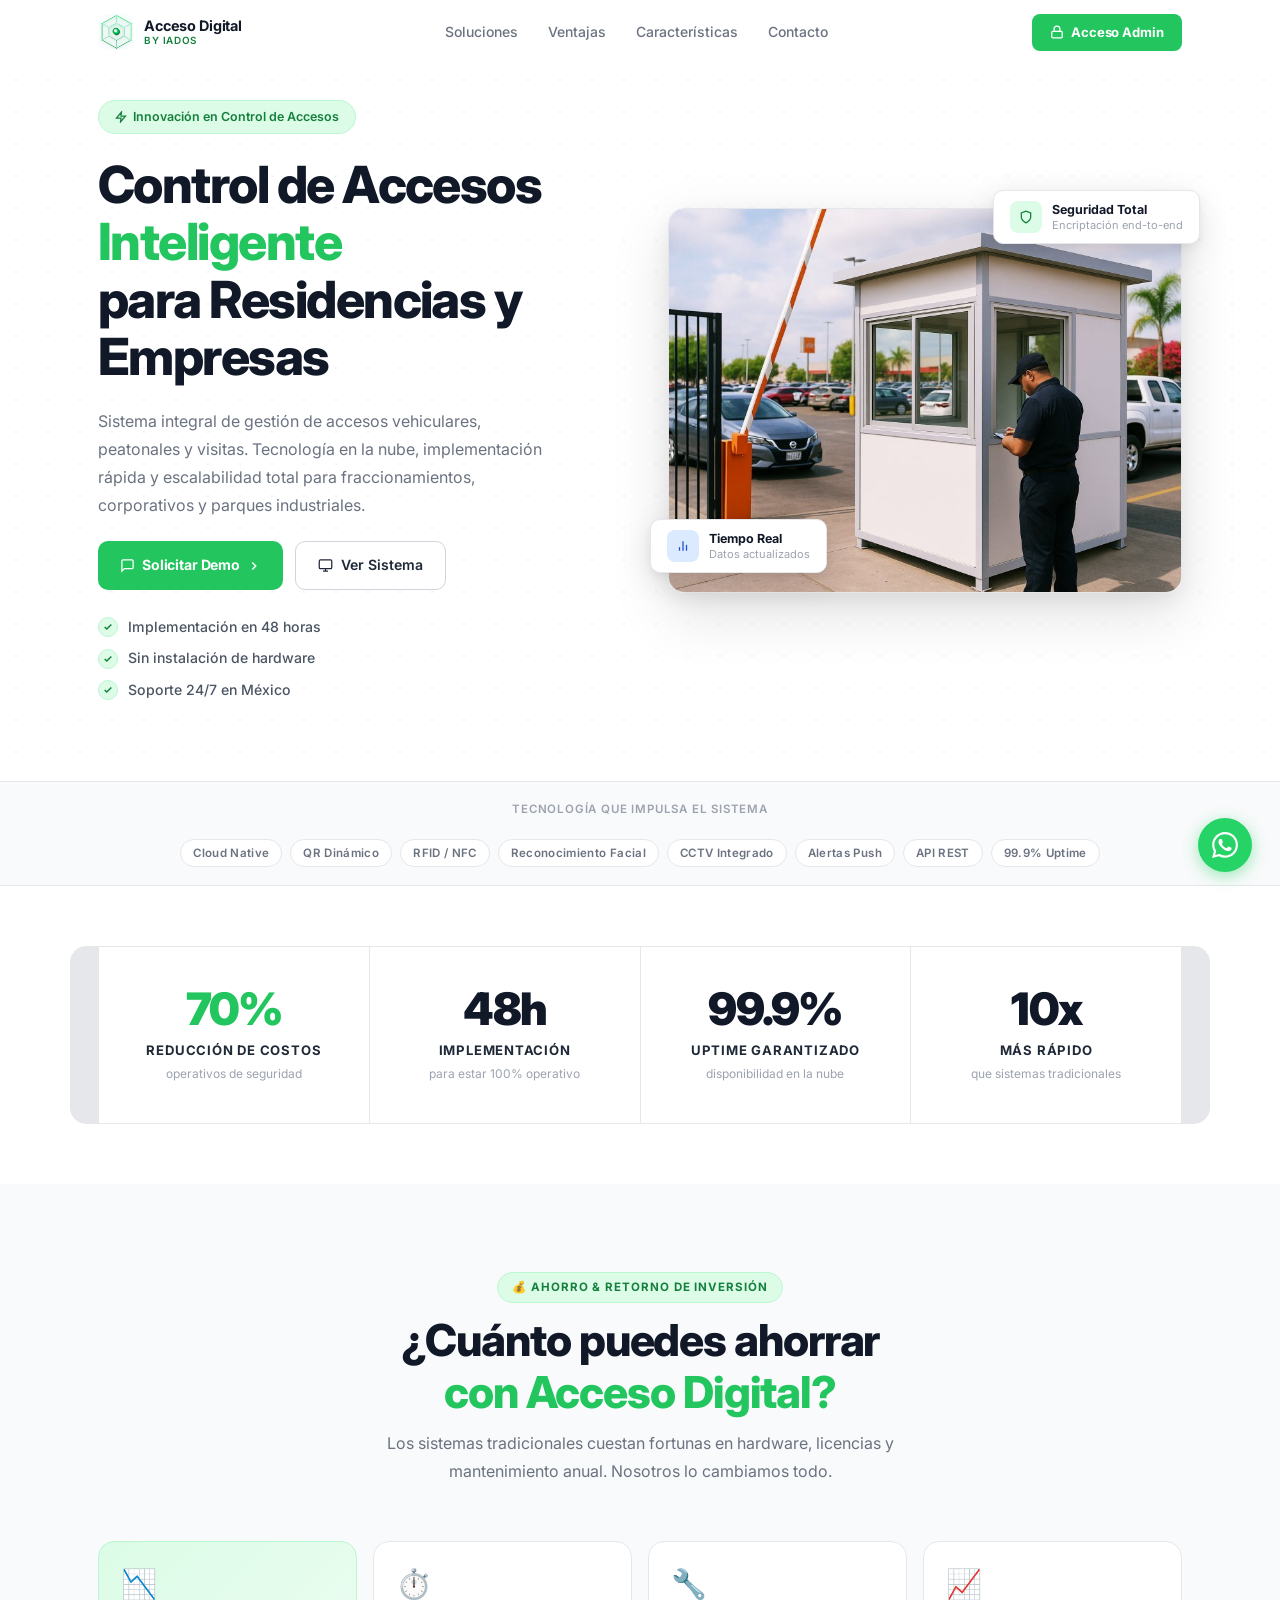
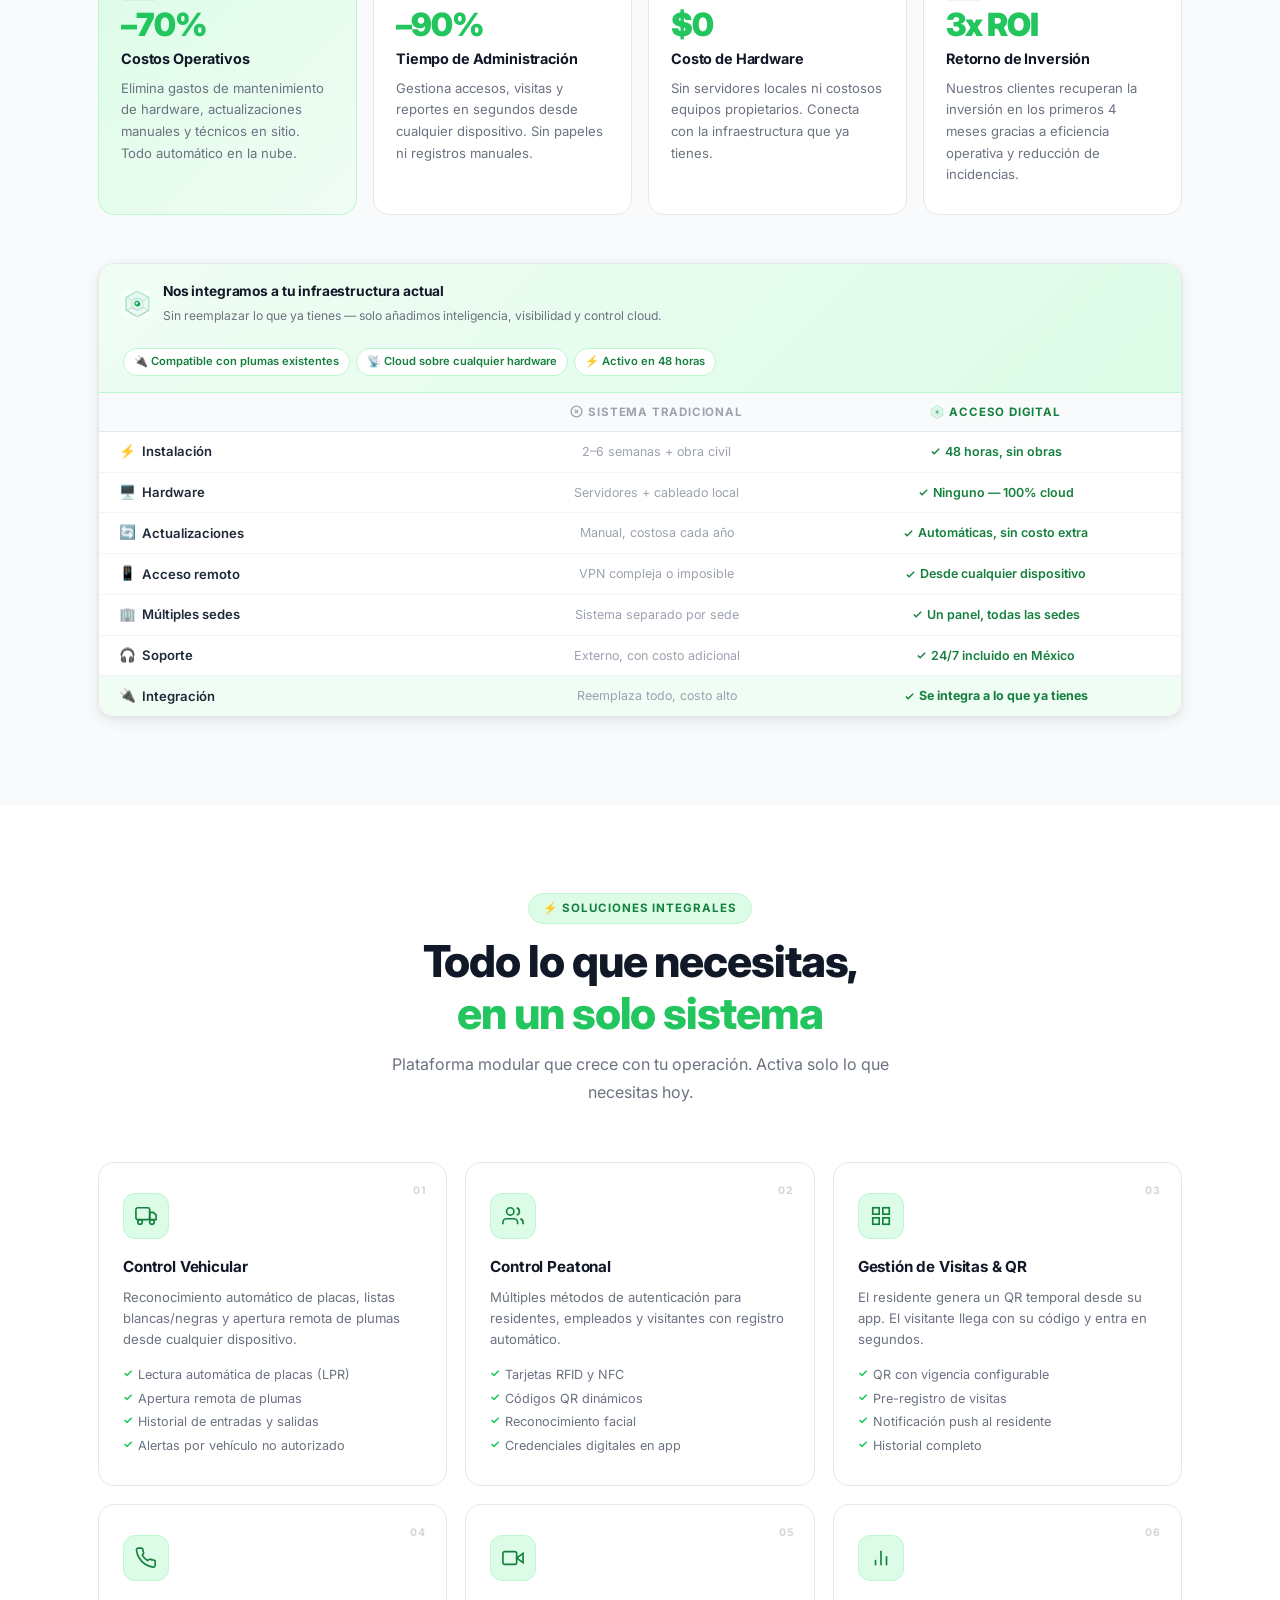
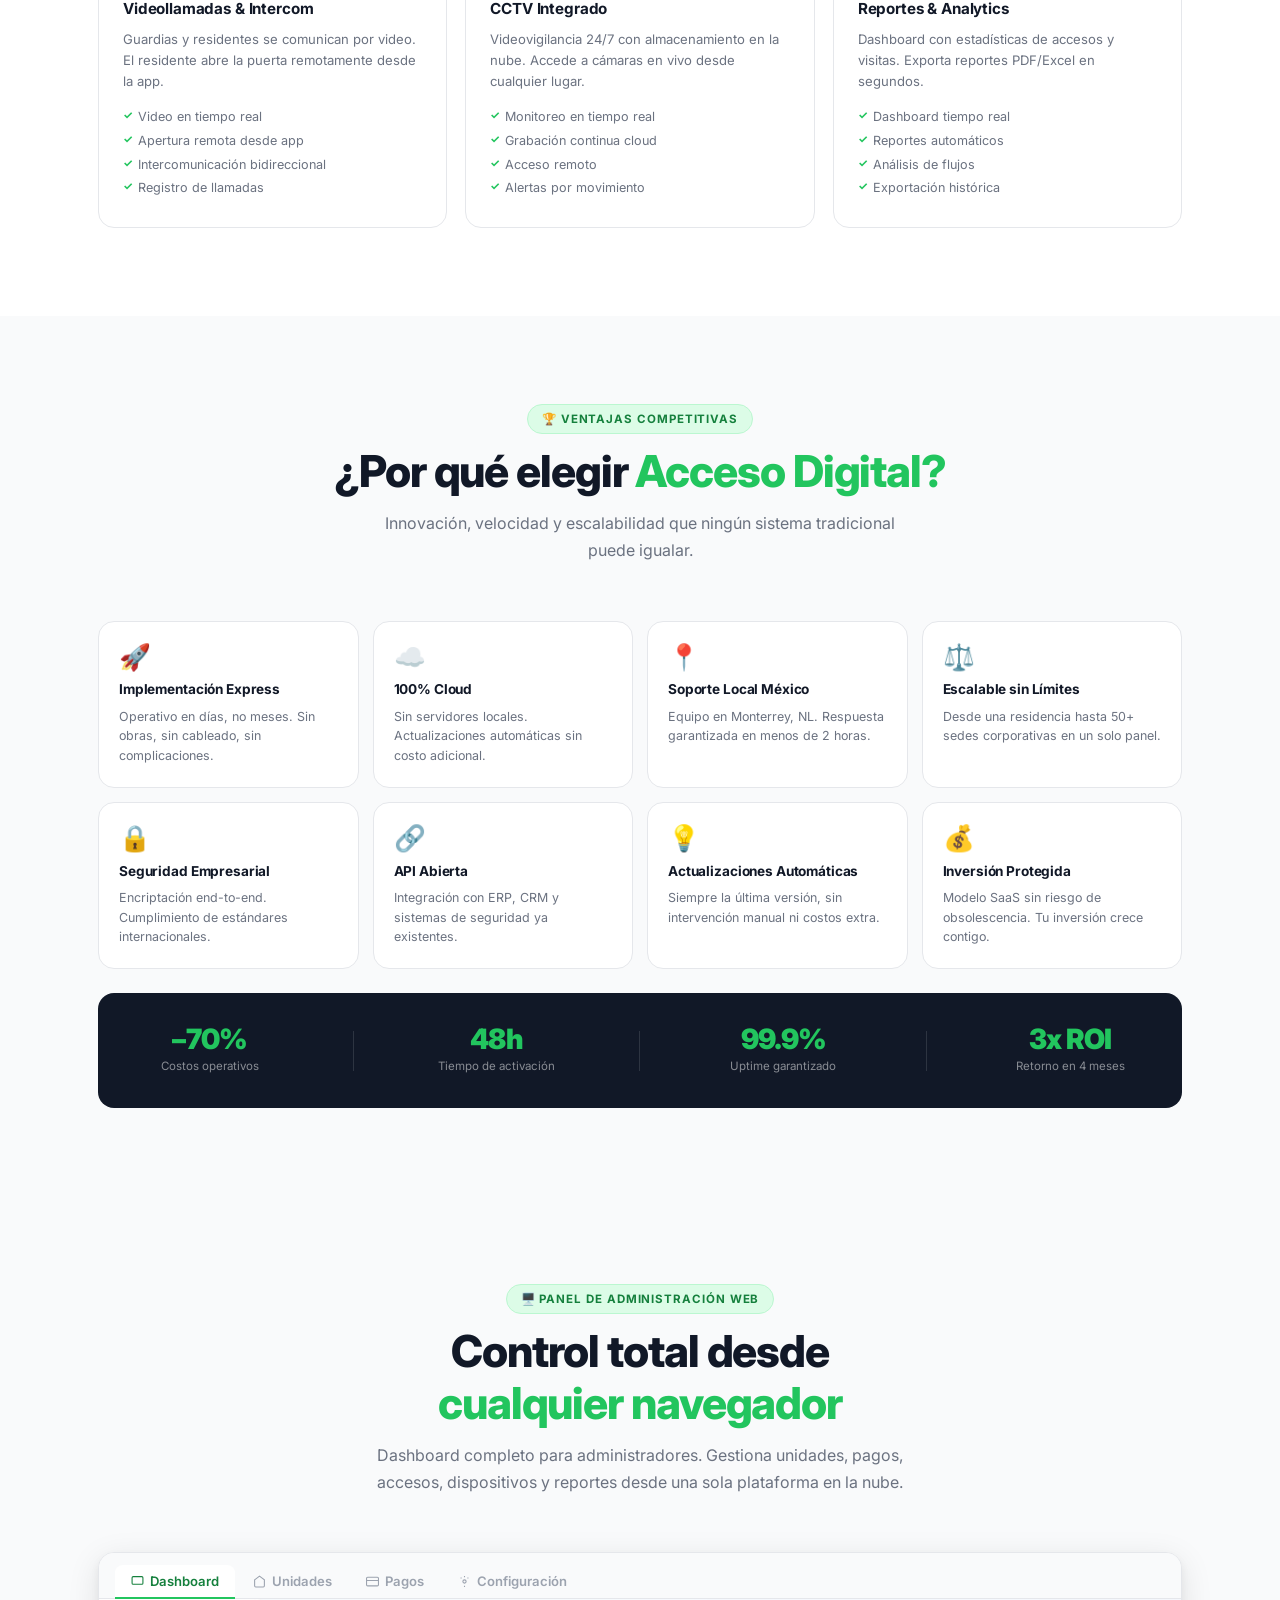
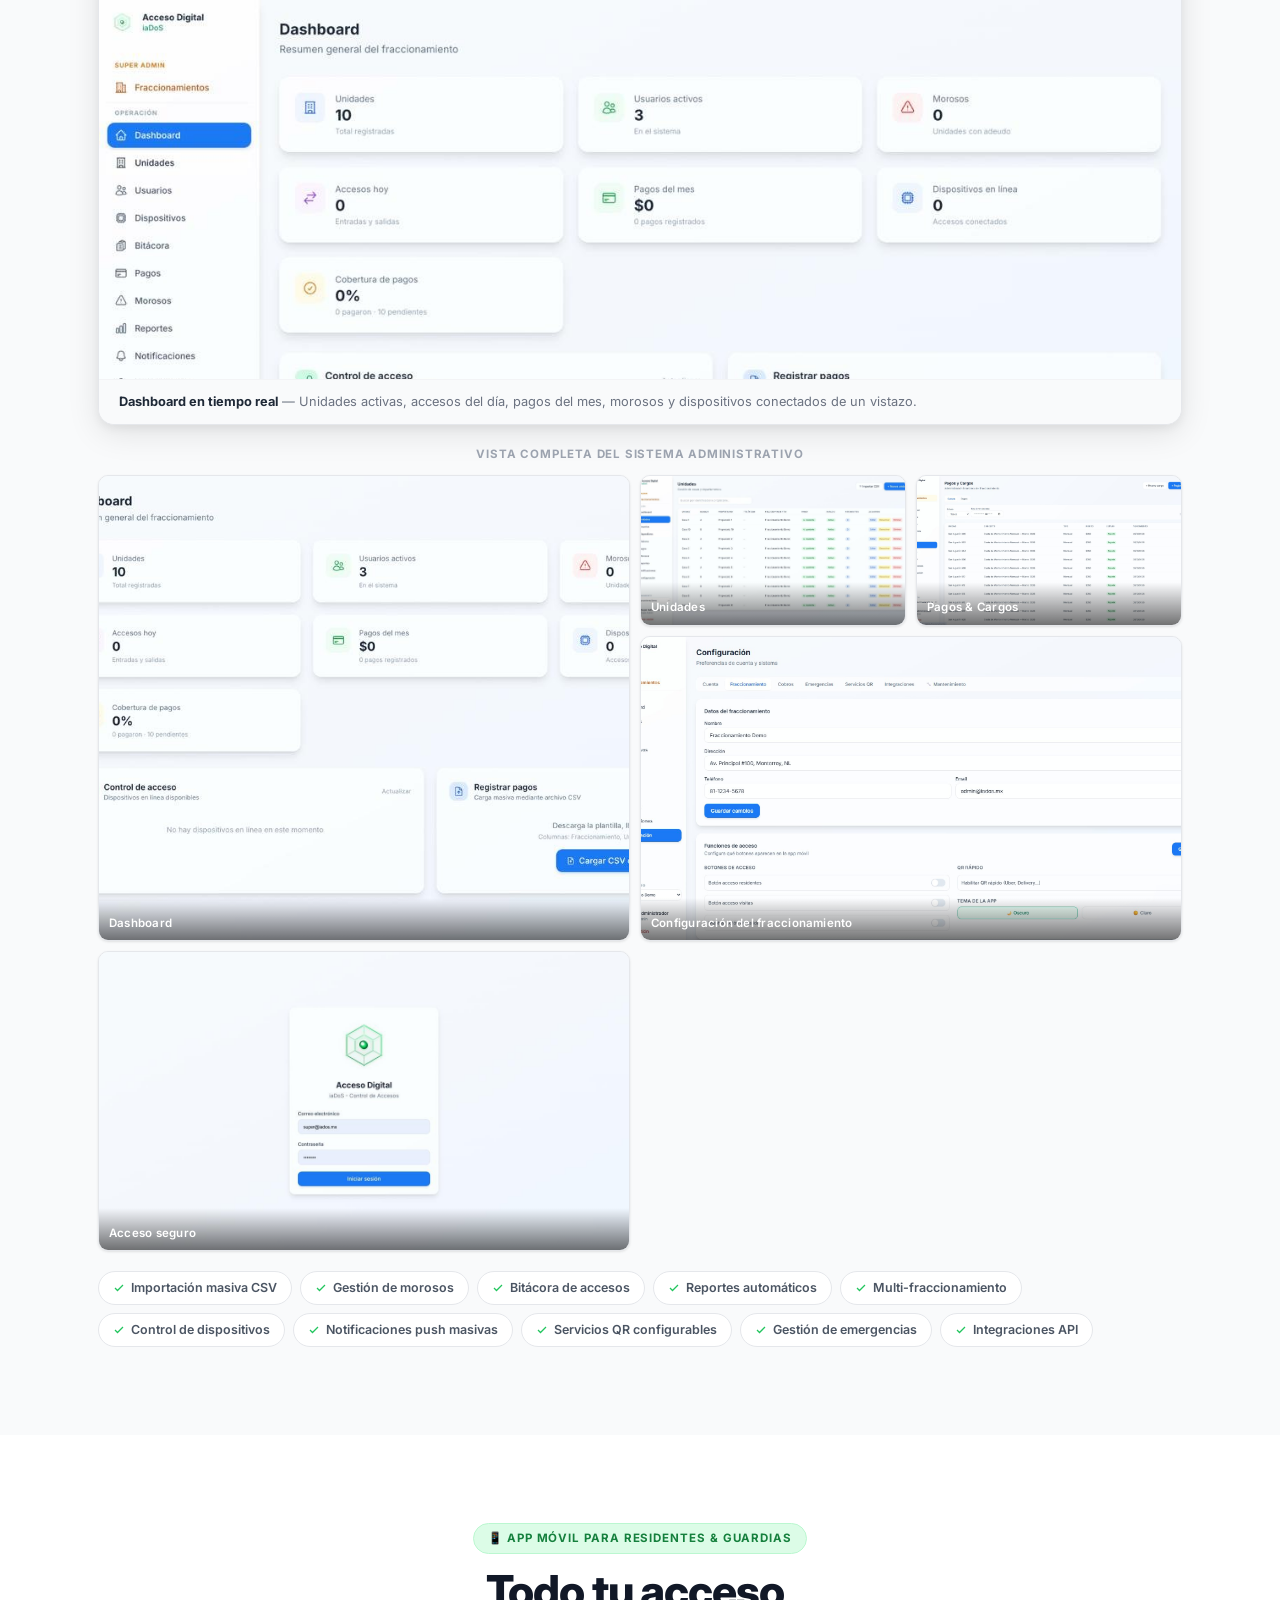
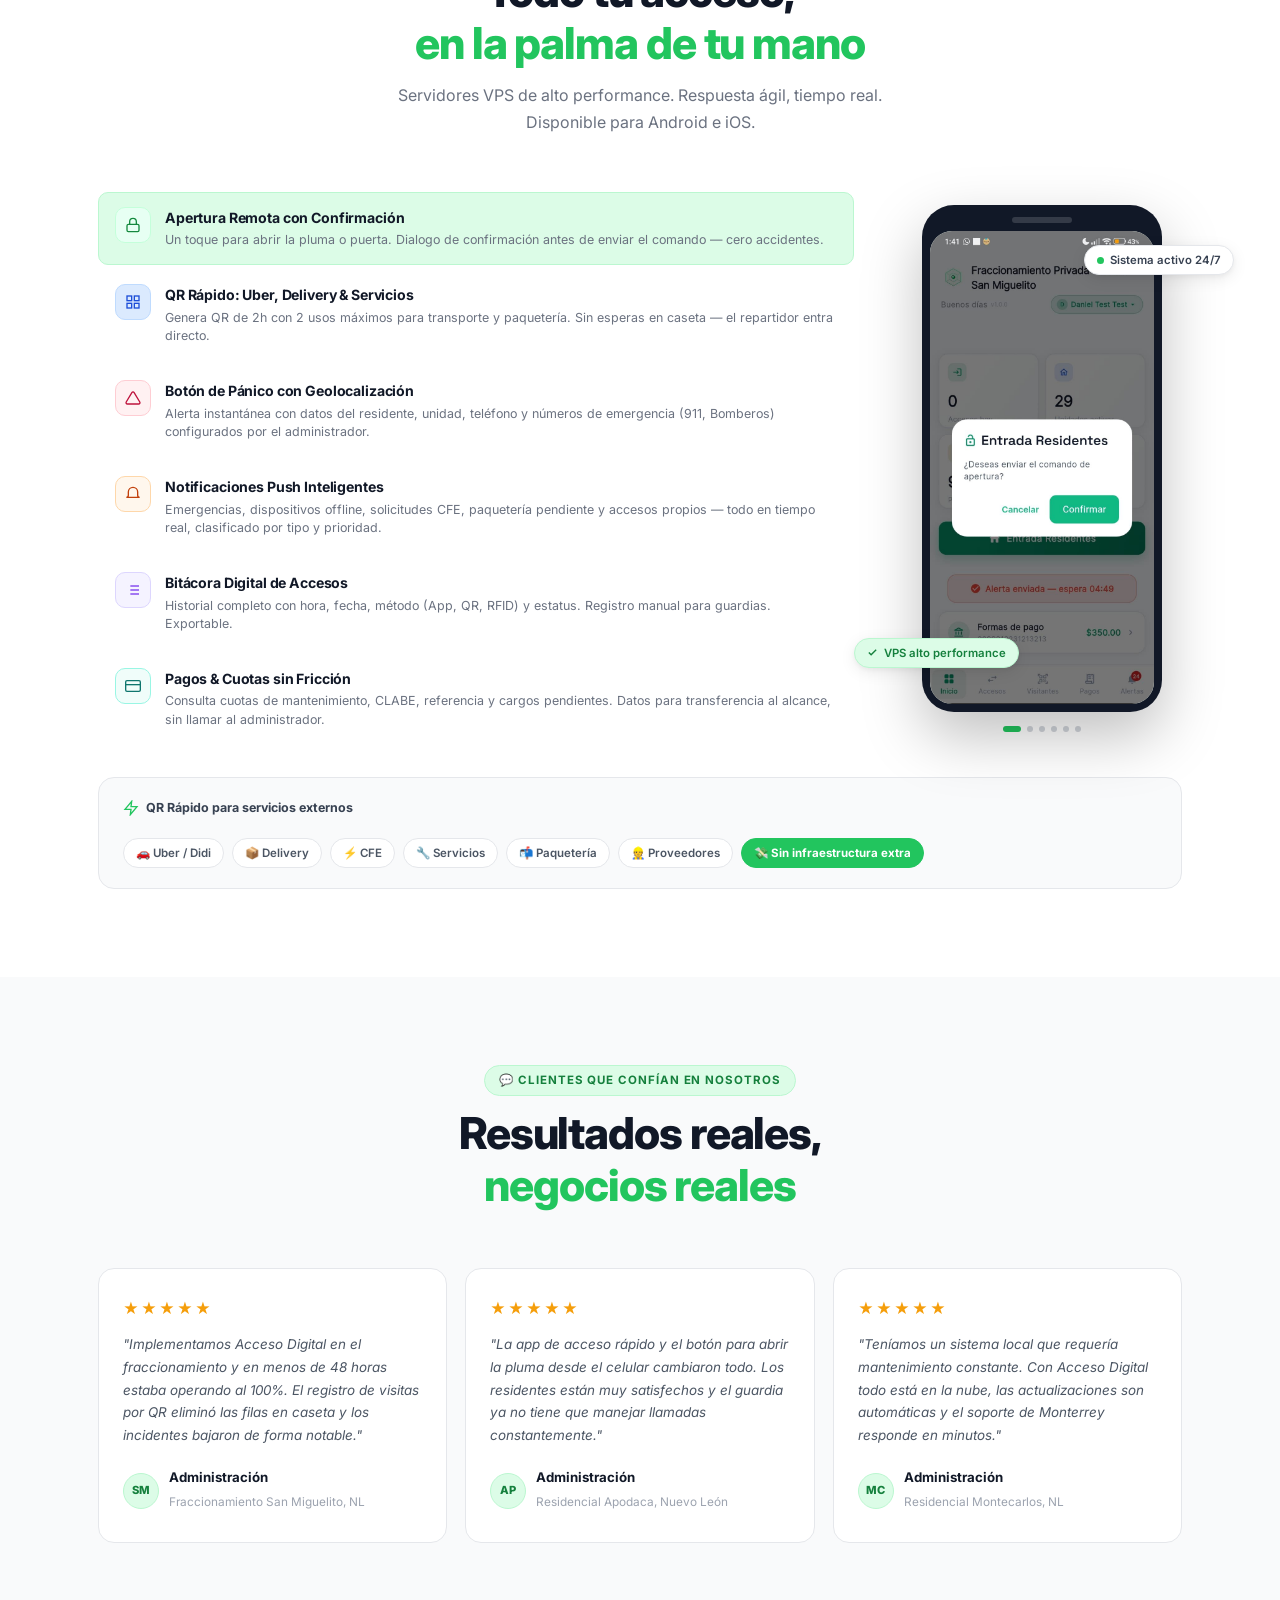
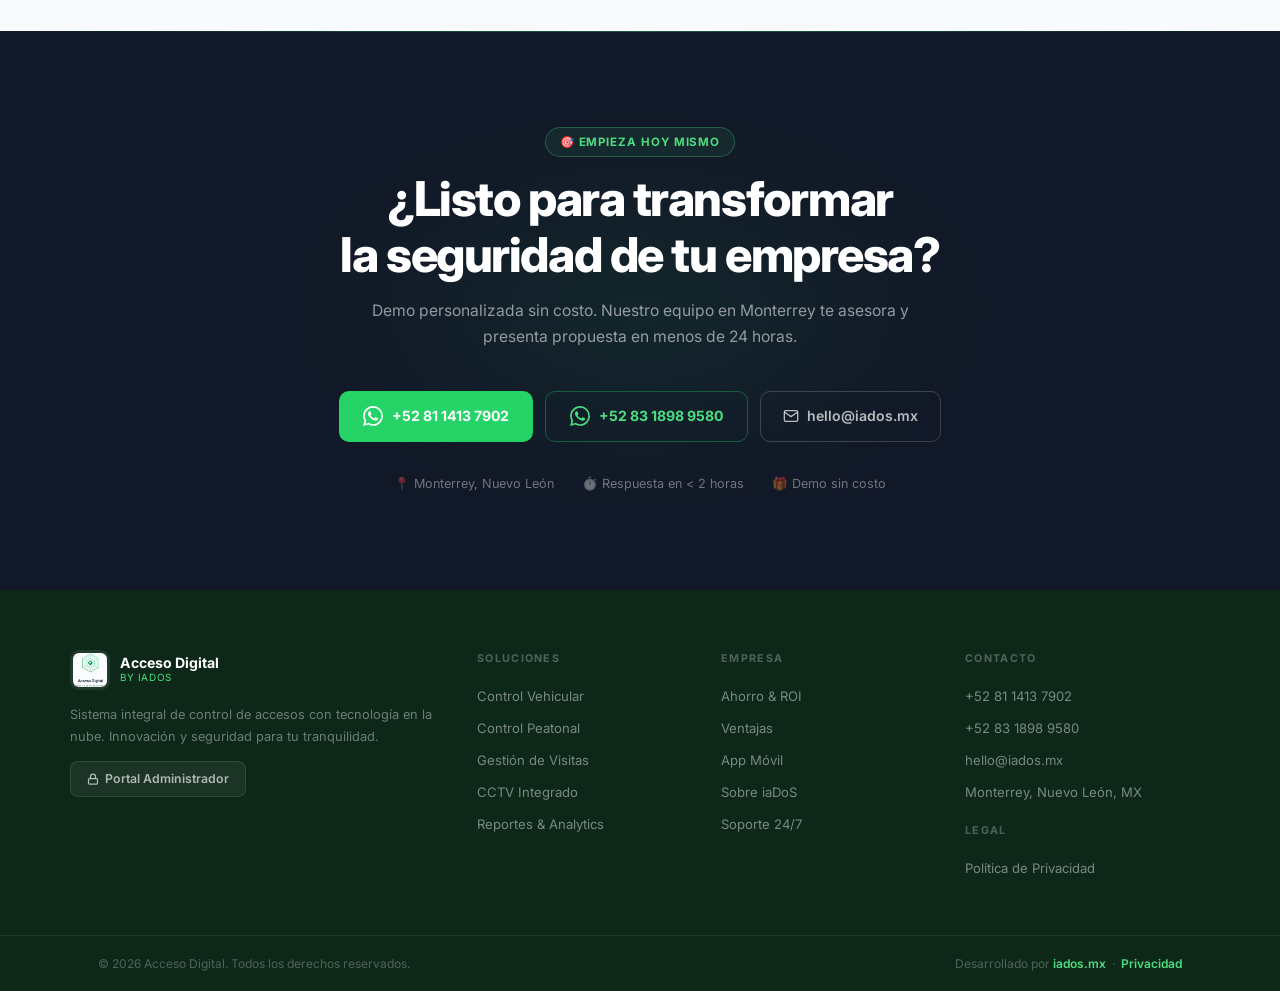
==== commit a4fc0807: "feat(legal): agrega página de política de privacidad para Google Play Store - Nueva página privacida" ====
--- a/index.html
+++ b/index.html
@@ -51,7 +51,7 @@
     </nav>
 
     <div class="navbar-actions">
-      <a href="https://accesodigital.iados.mx/" target="_blank" rel="noopener" class="btn-admin">
+      <a href="https://accesodigitalapp.iados.mx/login" target="_blank" rel="noopener" class="btn-admin">
         <svg width="14" height="14" viewBox="0 0 24 24" fill="none" stroke="currentColor" stroke-width="2.2"><rect x="3" y="11" width="18" height="11" rx="2"/><path d="M7 11V7a5 5 0 0 1 10 0v4"/></svg>
         Acceso Admin
       </a>
@@ -87,7 +87,7 @@
           Solicitar Demo
           <svg width="14" height="14" viewBox="0 0 24 24" fill="none" stroke="currentColor" stroke-width="2.5"><polyline points="9 18 15 12 9 6"/></svg>
         </a>
-        <a href="https://accesodigital.iados.mx/" target="_blank" rel="noopener" class="btn-secondary">
+        <a href="https://accesodigitalapp.iados.mx/login" target="_blank" rel="noopener" class="btn-secondary">
           <svg width="15" height="15" viewBox="0 0 24 24" fill="none" stroke="currentColor" stroke-width="2"><rect x="2" y="3" width="20" height="14" rx="2"/><path d="M8 21h8M12 17v4"/></svg>
           Ver Sistema
         </a>
@@ -730,7 +730,7 @@
         </div>
       </a>
       <p>Sistema integral de control de accesos con tecnología en la nube. Innovación y seguridad para tu tranquilidad.</p>
-      <a href="https://accesodigital.iados.mx/" target="_blank" rel="noopener" class="footer-admin-btn">
+      <a href="https://accesodigitalapp.iados.mx/login" target="_blank" rel="noopener" class="footer-admin-btn">
         <svg width="12" height="12" viewBox="0 0 24 24" fill="none" stroke="currentColor" stroke-width="2.5"><rect x="3" y="11" width="18" height="11" rx="2"/><path d="M7 11V7a5 5 0 0 1 10 0v4"/></svg>
         Portal Administrador
       </a>
@@ -757,12 +757,14 @@
       <a href="https://wa.me/52831898​9580" target="_blank" rel="noopener">+52 83 1898 9580</a>
       <a href="mailto:hello@iados.mx">hello@iados.mx</a>
       <span>Monterrey, Nuevo León, MX</span>
+      <h5 style="margin-top:12px">Legal</h5>
+      <a href="/privacidad.html">Política de Privacidad</a>
     </div>
   </div>
   <div class="footer-bottom">
     <div class="container footer-bottom-inner">
       <span>© 2026 Acceso Digital. Todos los derechos reservados.</span>
-      <span>Desarrollado por <a href="https://iados.mx" target="_blank" rel="noopener">iados.mx</a></span>
+      <span>Desarrollado por <a href="https://iados.mx" target="_blank" rel="noopener">iados.mx</a> &nbsp;·&nbsp; <a href="/privacidad.html">Privacidad</a></span>
     </div>
   </div>
 </footer>
